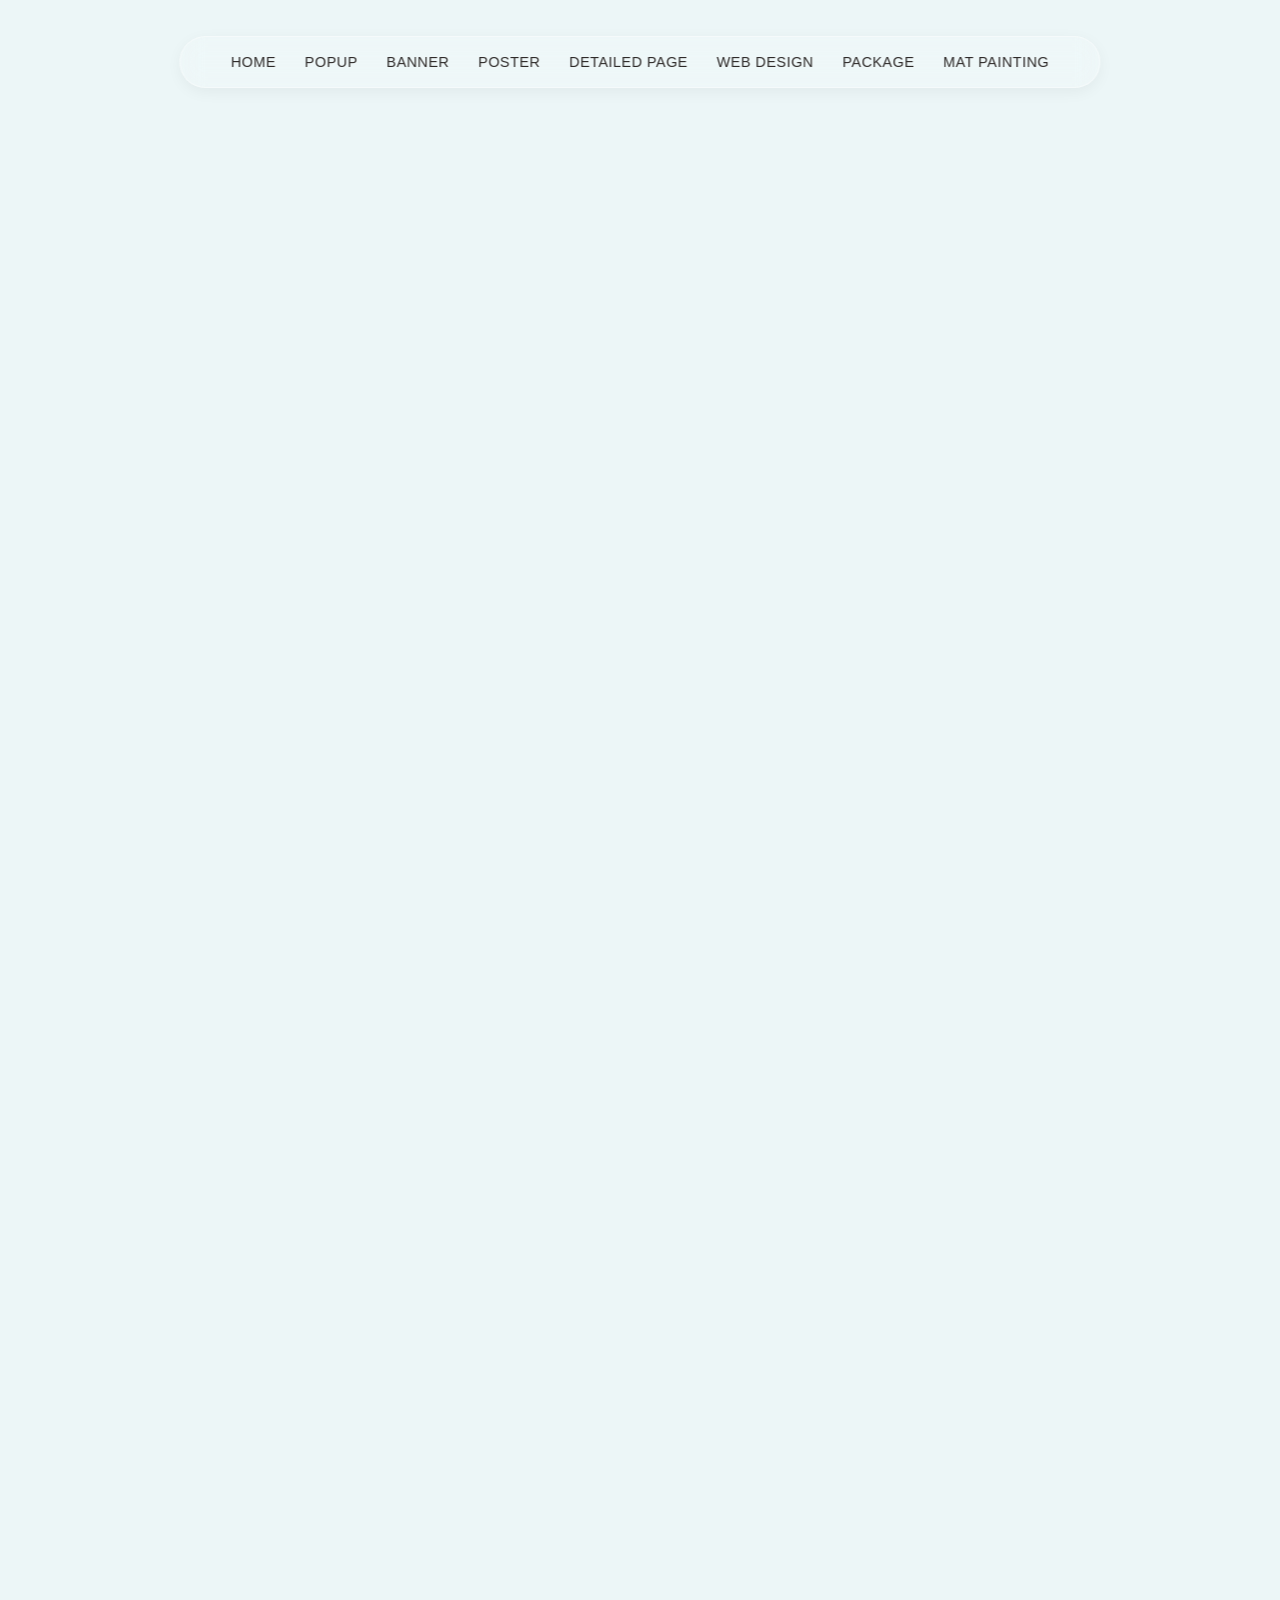
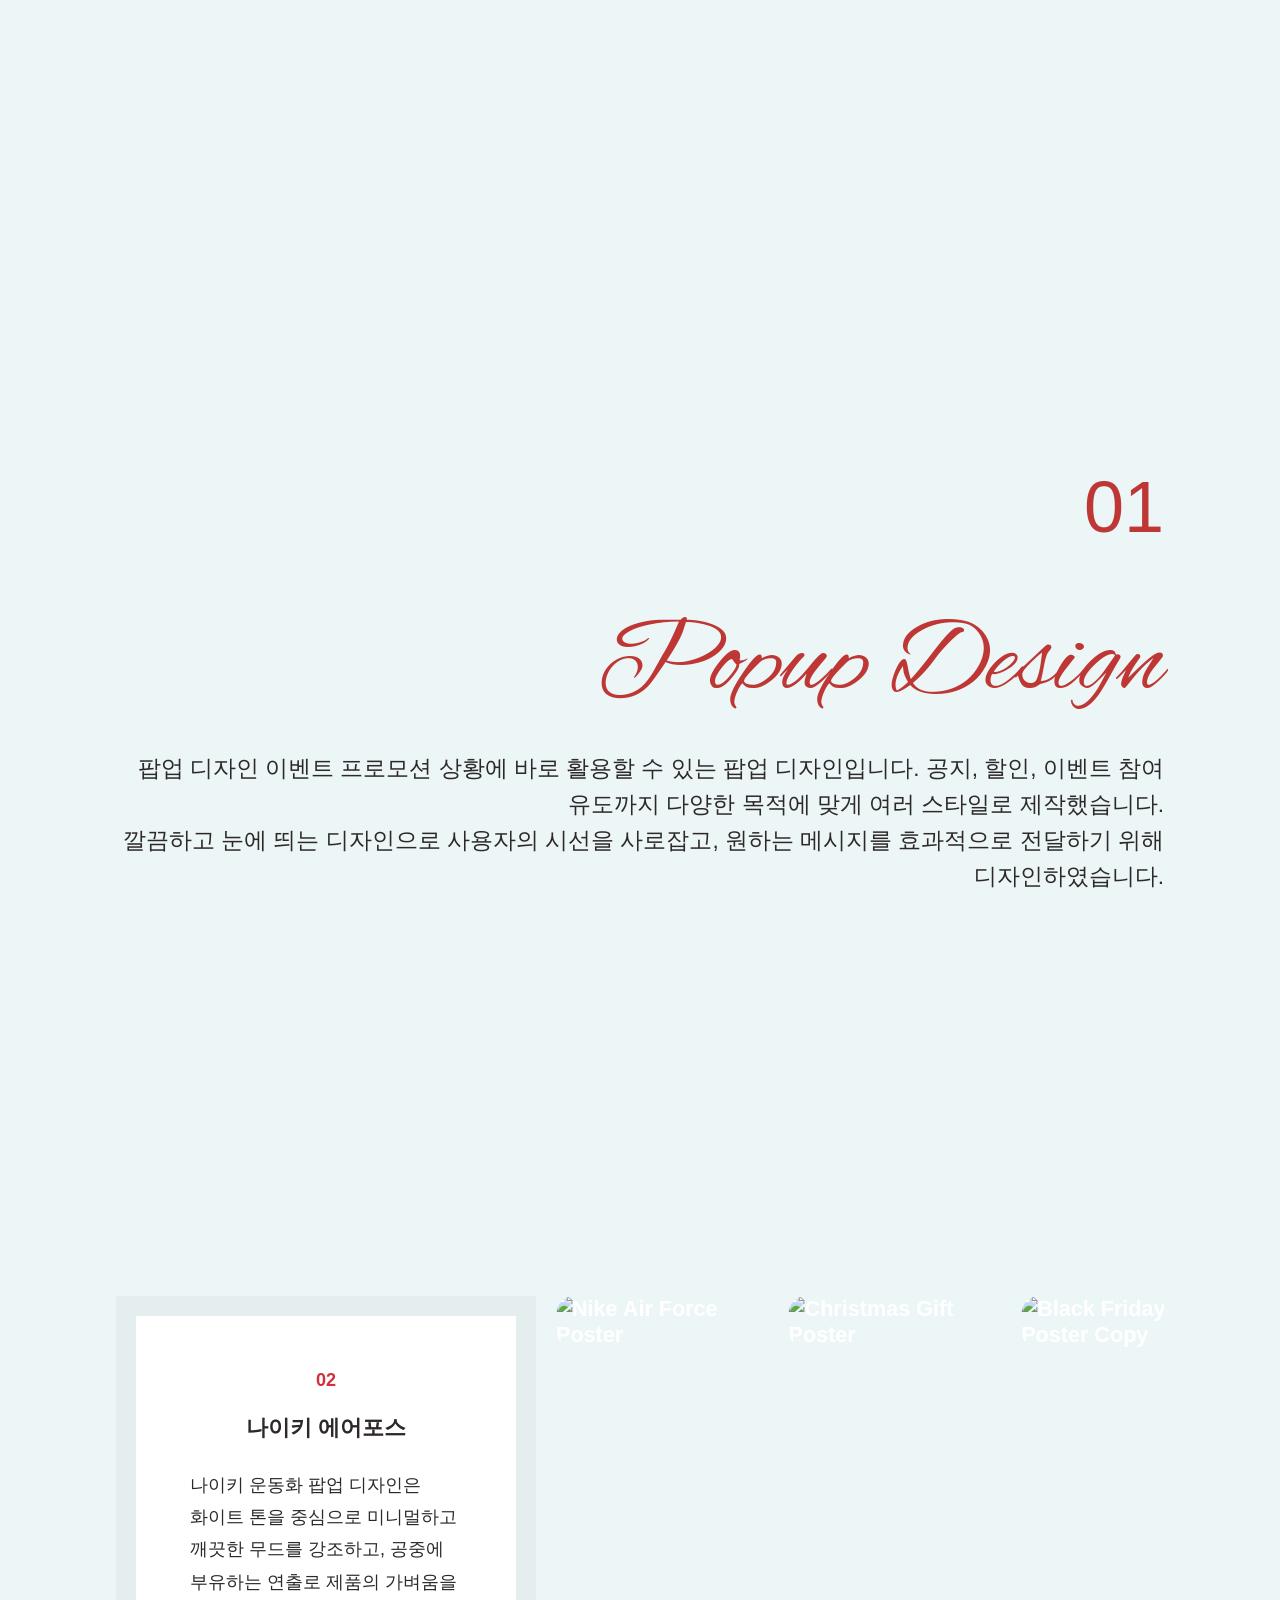
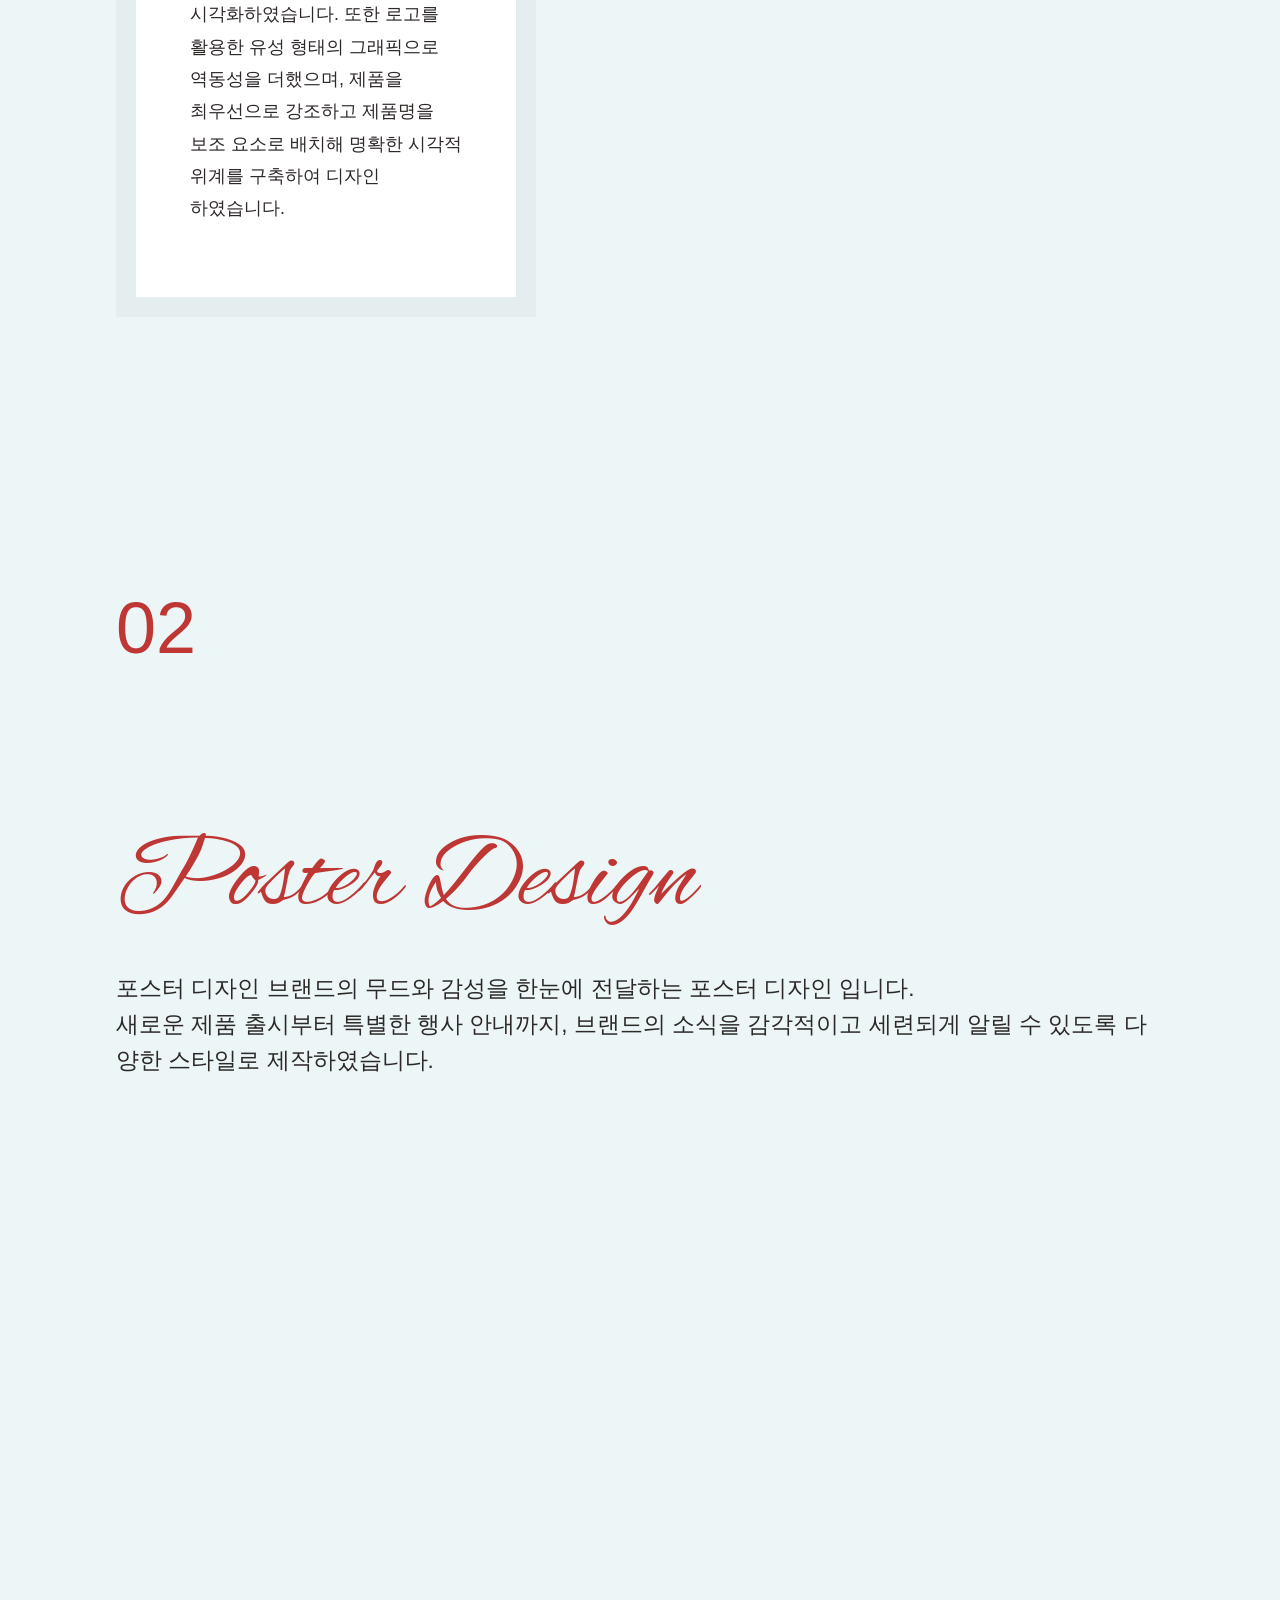
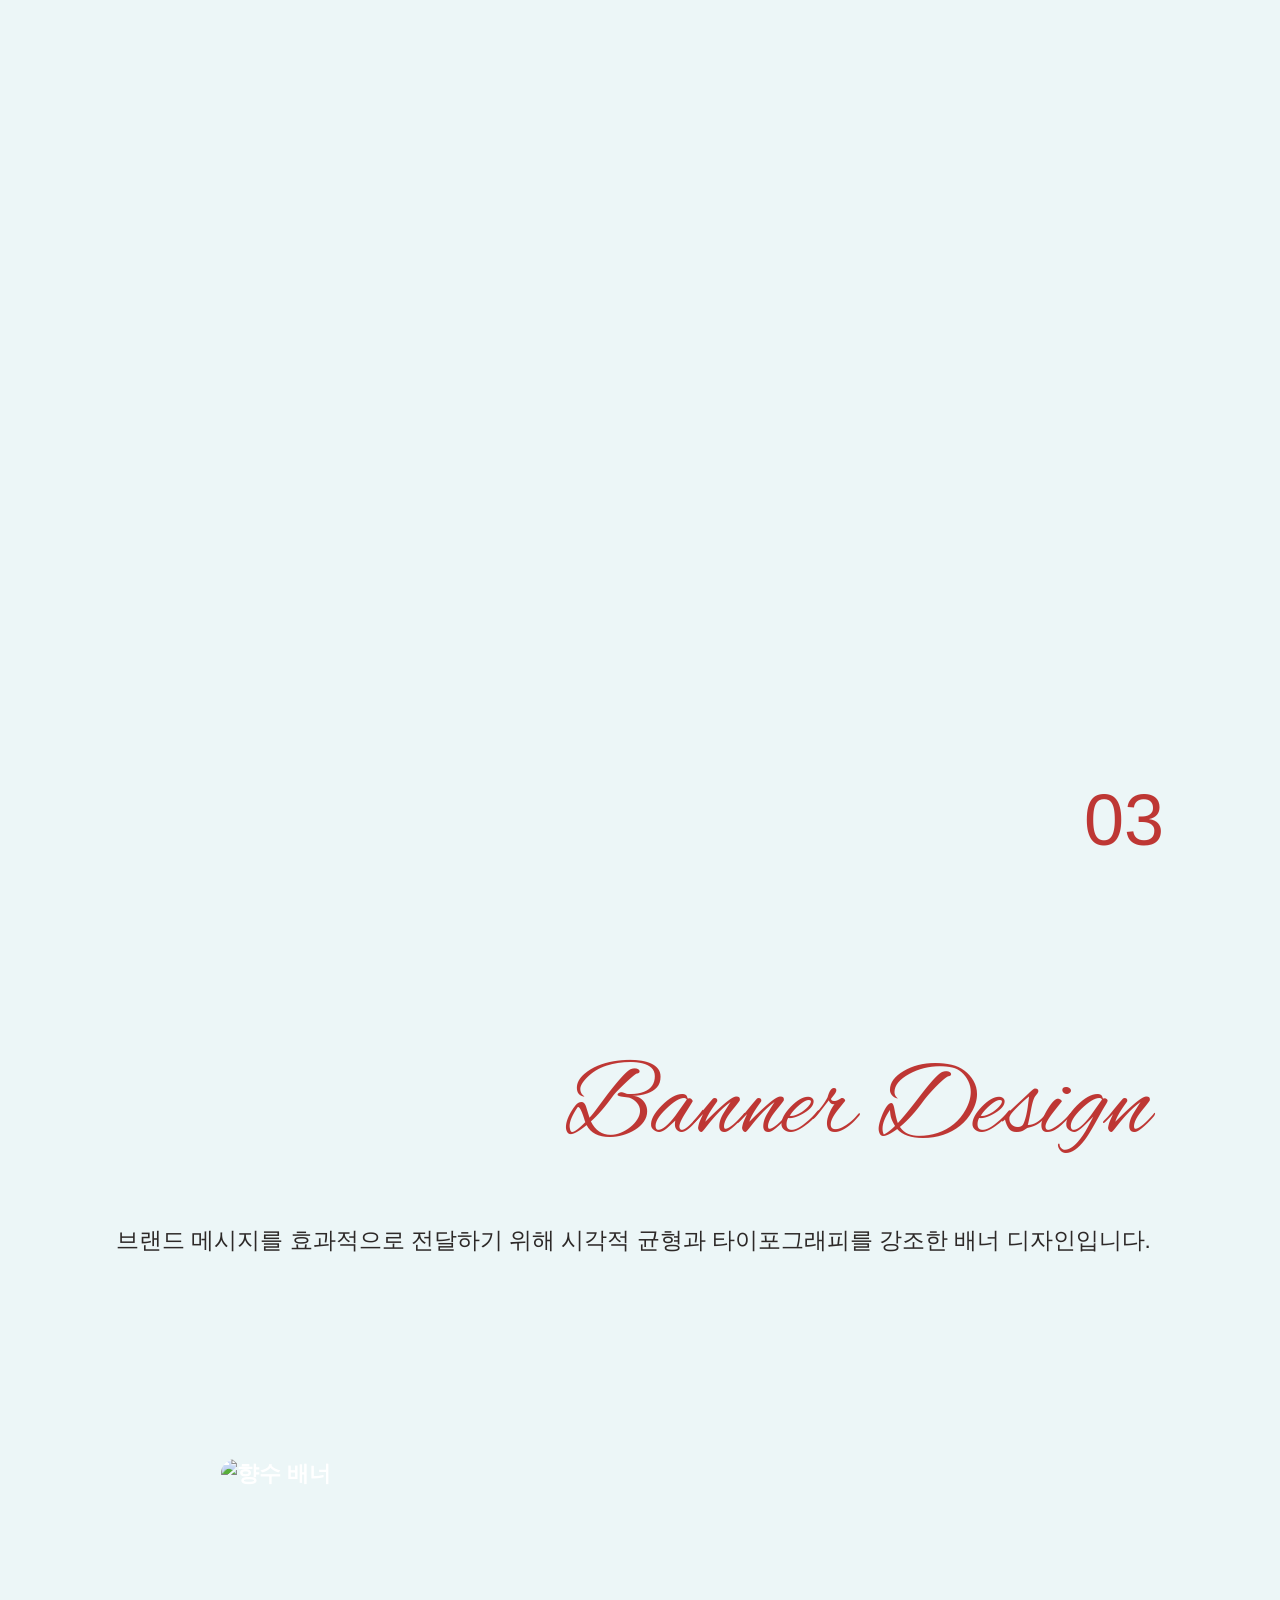
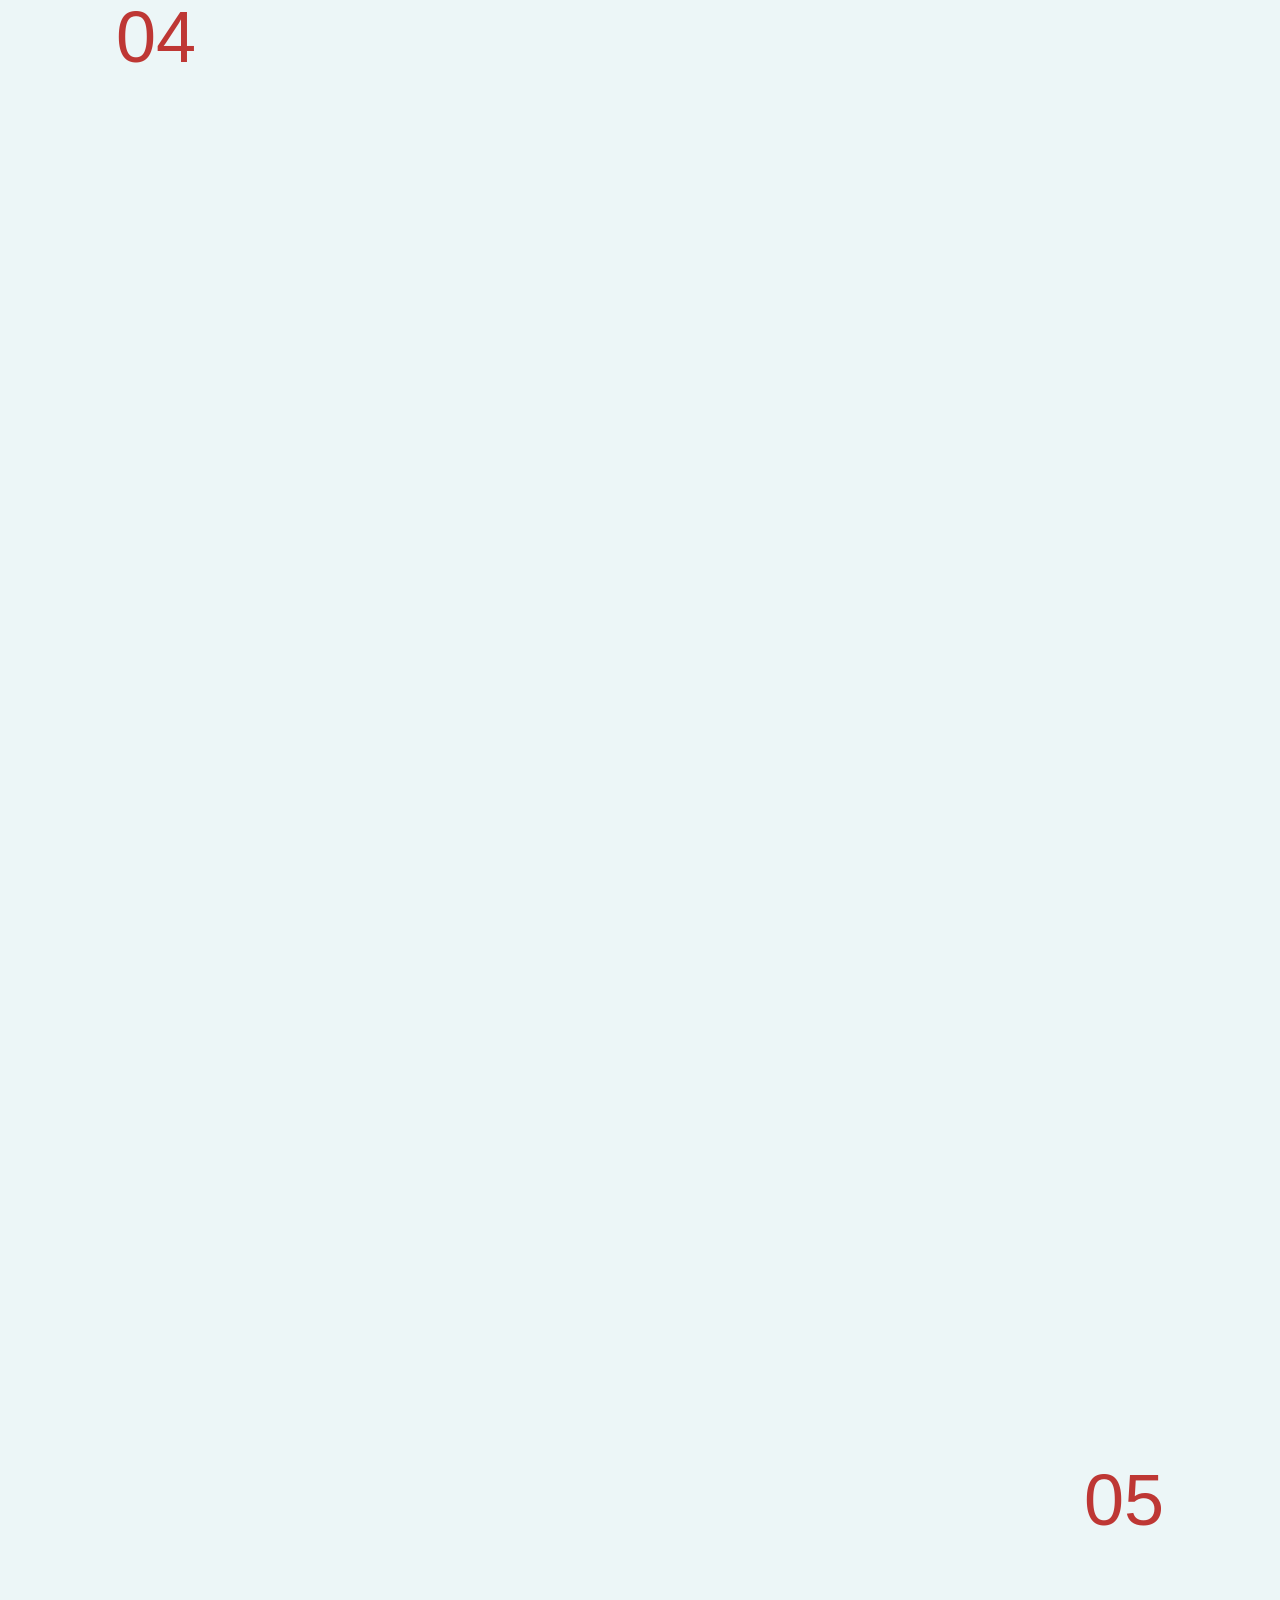
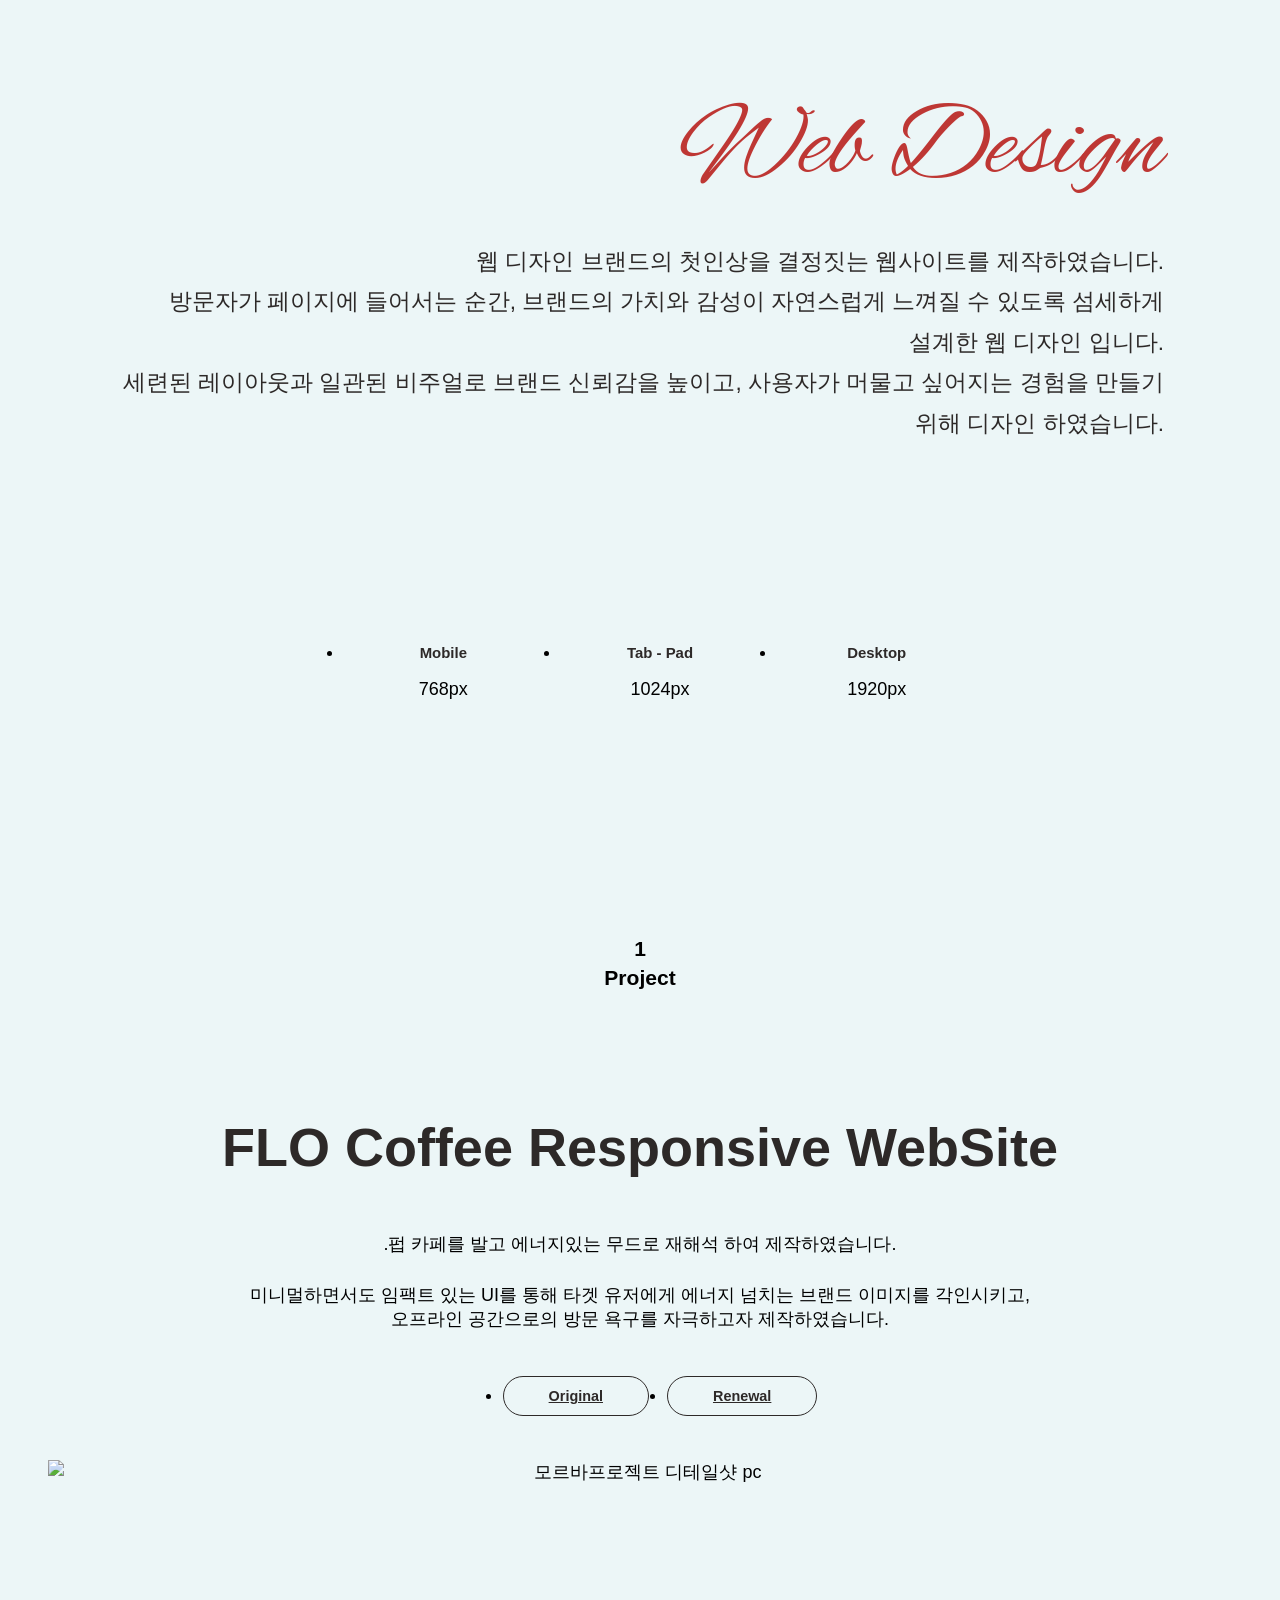
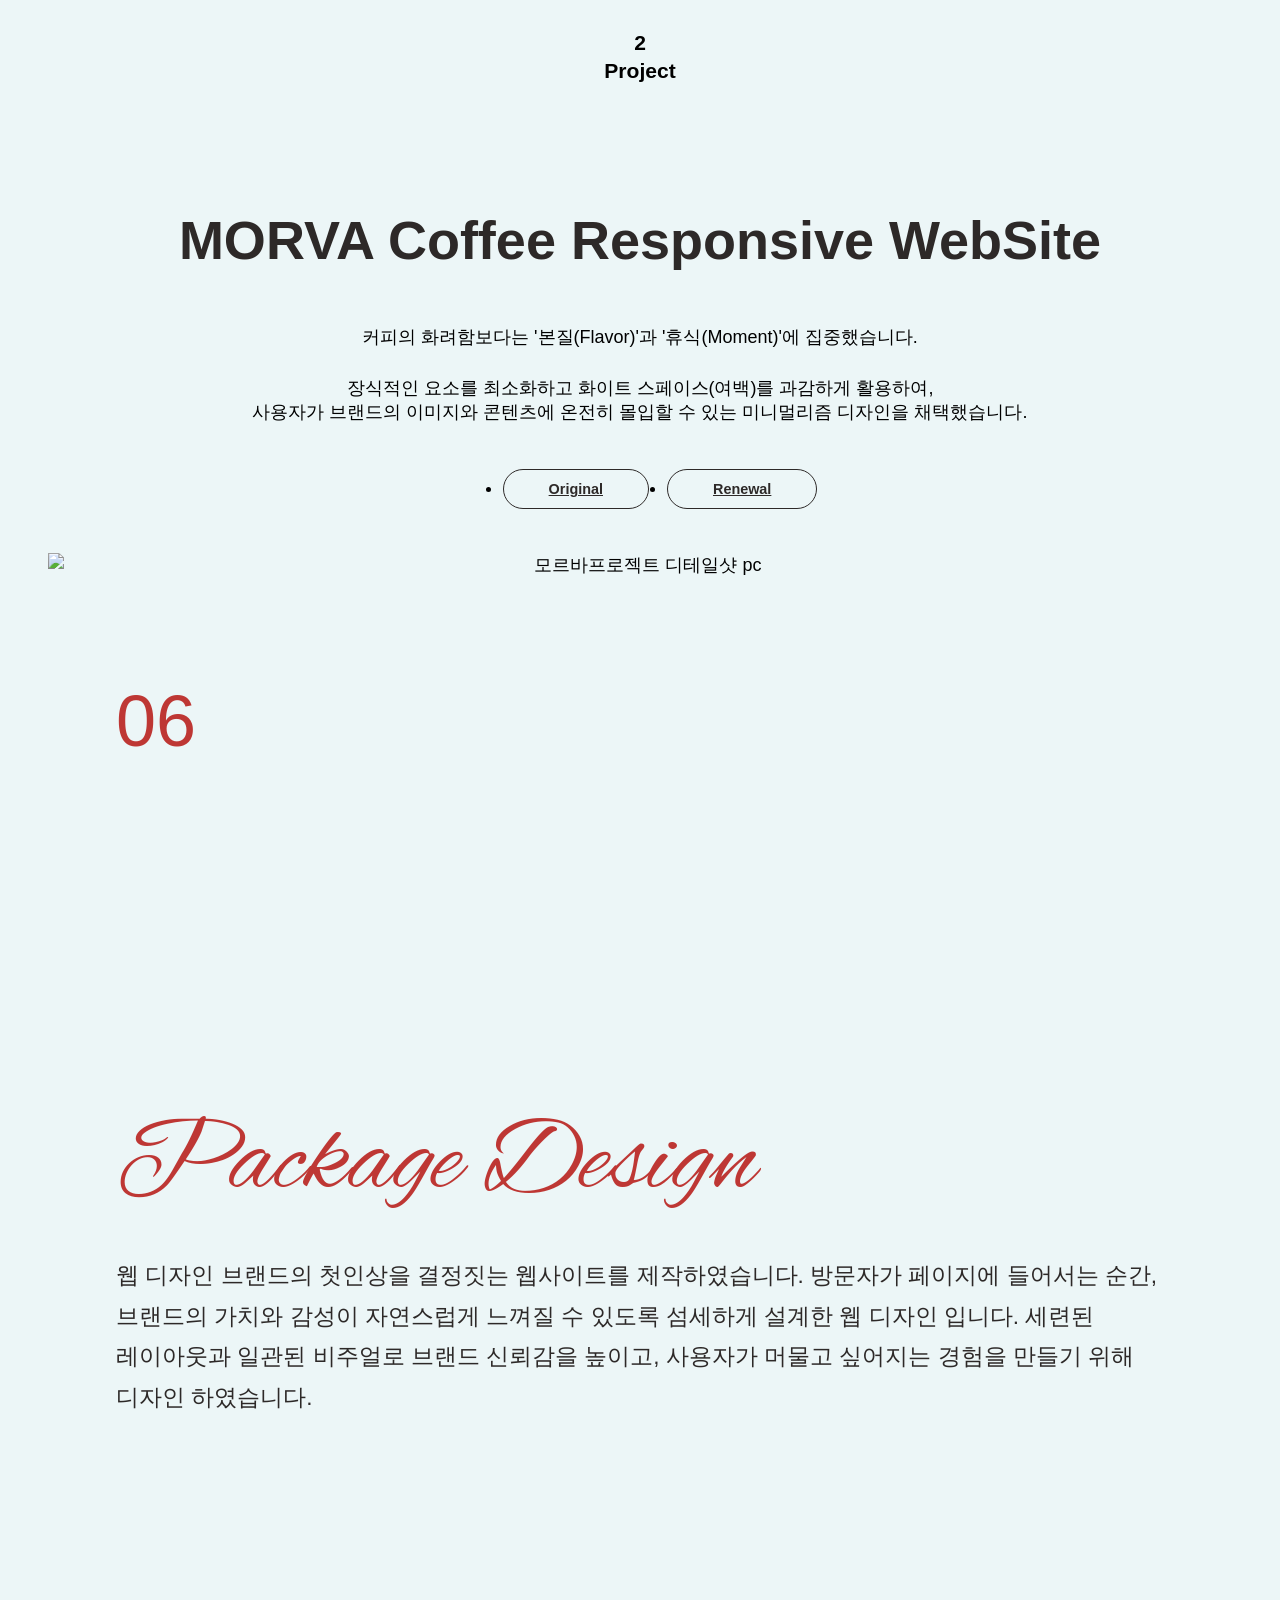
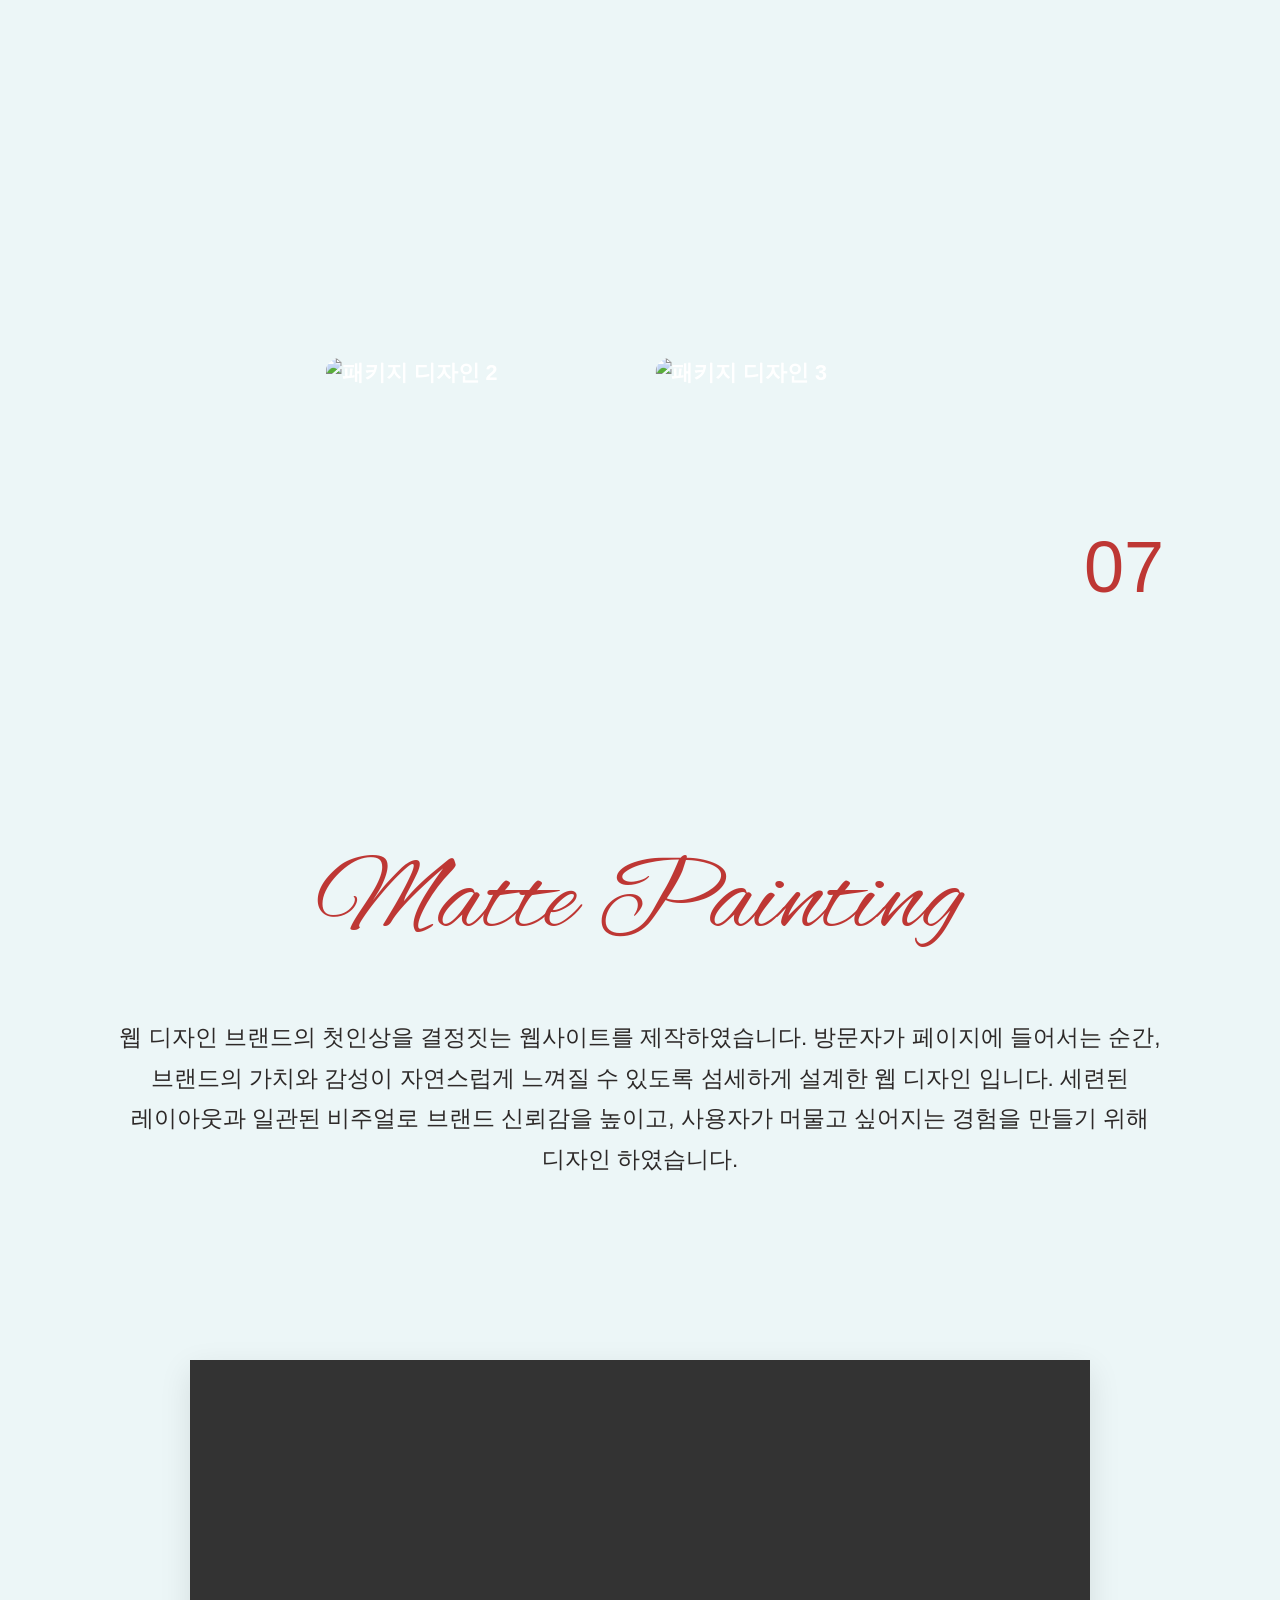
==== index.html @ 6c6b7fff "하.." ====
<!DOCTYPE html>
<html lang="ko">
<head>
    <meta charset="UTF-8">
    <meta name="viewport" content="width=device-width, initial-scale=1.0">
    <!-- seo - 검색 최적화 설정 -->
    <meta name="description" content="웹디자이너 포트폴리오 용도로 사용">
    <meta name="jeyword" content="웹디자이너 포트폴리오, 웹퍼블리셔 포트폴리오, 포트폴리오 디자인 용도">
    <meta name="author" content="웹디자이너 이은지">
    <!-- 검색 엔진이 페이지 색인 허용시킴(선택적으로 사용) -->
    <meta name="robots" content="index, follow">
    <link rel="icon" sizes="32x32" type="image/png" href="./img/favicon2.png">

    <!-- 오픈그래프 설정(카카오톡,페이스북과 같은 곳에 링크로 공유될 때 보여지는 카드 정보 내용) -->
    <meta property="og:title" content="웹디자이너 이은지 포트폴리오 웹사이트">
    <meta property="og:description" content="취업용도의 웹디자이너 이은지의 포트폴리오 웹사이트 입니다. ">
    <meta property="og:url" content="/"> <!-- 도메인 사서 컨텐츠 안에 넣기 -->
    <meta property="og:image" content="./img/SNS.jpg"> <!-- 대표 이미지 넣기 -->
    <meta property="og:type" content="website">
    <meta charset="UTF-8">
    <meta name="viewport" content="width=device-width, initial-scale=1.0">

    <title>Document</title>
    <link rel="stylesheet" href="./css/reset.css">
    <link rel="stylesheet" href="./css/font.css">
    <link rel="stylesheet" href="./css/system.css">
    <link rel="stylesheet" href="./css/index.css">

    <link rel="preconnect" href="https://fonts.googleapis.com">
    <link rel="preconnect" href="https://fonts.gstatic.com" crossorigin>
    <link href="https://fonts.googleapis.com/css2?family=Alex+Brush&display=swap" rel="stylesheet">
    <link rel="preconnect" href="https://fonts.googleapis.com">
    <link rel="preconnect" href="https://fonts.gstatic.com" crossorigin>
    <link href="https://fonts.googleapis.com/css2?family=Angkor&display=swap" rel="stylesheet">
    <link rel="stylesheet" href="https://cdn.jsdelivr.net/npm/swiper@10/swiper-bundle.min.css" />

    <script src="https://cdnjs.cloudflare.com/ajax/libs/gsap/3.12.2/gsap.min.js"></script>
    <script src="https://cdnjs.cloudflare.com/ajax/libs/gsap/3.12.2/ScrollTrigger.min.js"></script>
    <script src="https://cdn.jsdelivr.net/npm/swiper@10/swiper-bundle.min.js"></script>
    <script src="./js/index.js"></script>

</head>
<div>

     <header id="main-header">
        <nav>
            <ul>
                <li><a href="#hero">HOME</a></li>
                <li><a href="#popup">POPUP</a></li>
                <li><a href="#banner">BANNER</a></li>
                <li><a href="#poster">POSTER</a></li>
                <li><a href="#detailed-page">DETAILED PAGE</a></li>
                <li><a href="#web-design">WEB DESIGN</a></li>
                <li><a href="#package">PACKAGE</a></li>
                <li><a href="#mat-painting">MAT PAINTING</a></li>
            </ul>
        </nav>
    </header>

    
<!-- 히어로 섹션 ------------------------------------------------------------------------------------------------------------------------------------------>
    <section class="hero" id="hero">
        <div class="common-fram">
            <video class="bg-video-layer" autoplay loop muted playsinline>
                <!-- <source src="./img/video.mp4" type="video/mp4"> -->
            </video>
            <figure class="key">
                 <img src="./img/hero.png" alt="">
            </figure>
        </div> 

 <!-- 버튼 레이아웃 --------------------------------------------------------------------------------------------- -->
        <h1 class="welcome-title alex fade-in-up">Welcome</h1>
            <div class="envelope-area fade-in-up">
                <img src="./img/pop.png" alt="White Envelope" class="envelope-image">
            </div>
            <div class="button-container fade-in-up">
                <button class="btn" id="btnConcept">Concept</button>
                <button class="btn" id="btnColorsFonts">Colors And Fonts</button>
            </div>

            <div class="modal-overlay" id="modalConcept">
                <div class="modal-box">
                    <div class="modal-header">
                        <h2 class="modal-title alex">Concept</h2>
                        <button class="close-btn" id="closeConcept">&times;</button>
                    </div>
                    <div class="modal-body">
                        <div class="concept-item">
                            <h3>[Scorpio]</h3>
                            <p>전갈은 어떤 환경에서도 살아 남고, 목표를 놓치지 않는다는 점을 가지고 있습니다.<br>이 집요함을 저의 성격과 디자인 태도로 보여주는 하나의 요소로 잡았습니다.</p>
                        </div>
                        <div class="concept-item">
                            <h3>[Key]</h3>
                            <p>문제(자물쇠) 앞에서 정확하게 맞물리는 해결사가 되겠다는 포부를 가지고 있습니다.<br>전갈과 열쇠를 결합하여 뜨거운 열정으로 해결책을 만들기 위해 노력하는 사람이라는 의미를 담았습니다.</p>
                        </div>
                        <div class="concept-item">
                            <h3>[Lace]</h3>
                            <p>촘촘한 레이스의 성질이 전갈자리의 집요함과 레이스의 디테일함을 합쳐 감각과 구조를 동시에 다룰 수 있다는 메시지를 담았습니다.</p>
                        </div>
                        
                        <div class="visual-equation">
                            <div class="icon-circle"><img src="./img/scorpio.png" alt="Scorpio"></div>
                            <span class="math-symbol">+</span>
                            <div class="icon-circle"><img src="./img/key-icon.png" alt="Key"></div>
                            <span class="math-symbol">+</span>
                            <div class="icon-circle"><img src="./img/pp-icon.png" alt="Lace"></div>
                            <span class="math-symbol">→</span>
                            <div class="icon-circle"><img src="./img/hu-icon.png" alt="Person"></div>
                        </div>
                    </div>
                </div>
            </div>

            <div class="modal-overlay" id="modalColorsFonts">
                <div class="modal-box">
                    <div class="modal-header">
                        <h2 class="modal-title alex">Font</h2>
                        <button class="close-btn" id="closeColorsFonts">&times;</button>
                    </div>
                    
                    <div class="modal-body">
                        <div class="font-row">
                            <div class="font-label">Point</div>
                        </div>
                        <div class="font-row">
                            <div class="font-label"></div>
                            <div class="font-preview preview-alex">Scorpio</div>
                            <div class="font-line"></div>
                            <div class="font-name">[Alex Brush]</div>
                            <div class="font-desc">"디자인 요소 간의 균형과 디테일을 통해 완성도 높은 UI를 구현합니다. 단순한 미적 표현을 넘어, 브랜드 가치를 전달하는 디자인을 만듭니다."</div>
                        </div>
                        <div class="font-row">
                            <div class="font-label">Main</div>
                        </div>
                        <div class="font-row">
                            <div class="font-label"></div> <div class="font-preview preview-suit">Scorpio</div>
                            <div class="font-line"></div>
                            <div class="font-name">[SUIT]</div>
                            <div class="font-desc">"디자인 요소 간의 균형과 디테일을 통해 완성도 높은 UI를 구현합니다. 단순한 미적 표현을 넘어, 브랜드 가치를 전달하는 디자인을 만듭니다."</div>
                        </div>

                        <div class="modal-header">
                            <h2 class="modal-title alex">Color</h2>
                        </div>
                        
                        <div class="color-section">
                            <div class="color-item">
                                <div class="color-circle circle-point">Point</div>
                                <p class="color-desc">"디자인 요소 간의 균형과 디테일을 통해 완성도 높은 UI를 구현합니다. 단순한 미적 표현을 넘어, 브랜드 가치를 전달하는 디자인을 만듭니다."</p>
                            </div>
                            <div class="color-item">
                                <div class="color-circle circle-typo">Typography</div>
                                <p class="color-desc">"디자인 요소 간의 균형과 디테일을 통해 완성도 높은 UI를 구현합니다. 단순한 미적 표현을 넘어, 브랜드 가치를 전달하는 디자인을 만듭니다."</p>
                            </div>
                            <div class="color-item">
                                <div class="color-circle circle-bg">Background</div>
                                <p class="color-desc">"디자인 요소 간의 균형과 디테일을 통해 완성도 높은 UI를 구현합니다. 단순한 미적 표현을 넘어, 브랜드 가치를 전달하는 디자인을 만듭니다."</p>
                            </div>
                        </div>
                    </div>
                </div>
            </div>
        </div>
</section>



            <figure class="look-wrap">
                <div class="look fade-in-up"><img src="./img/look1.png" alt="자물쇠"></div>
            </figure>

<!-- 어바웃 미 ----------------------------------------------------------------------------------------------------------------------------------------------------------------------------------------------->
            <section class="about-me lace-style fade-in-up ">
                <div class="about-text fade-in-up content-box2">
                    <h2 class="alex fade-in-up">About  me</h2>
                    <h5 class="fade-in-up">사용자 경험을 기반으로 직관적이고 트렌디한 웹 디자인을 구현합니다.<br>데이터와 흐름을 고려한 설계를 통해, 사용자가 머무르고 싶은 화면을 만듭니다.<br>디자인과 사용성, 두 가지를 모두 만족시키는 결과물을 만들기 위하여 노력합니다.</h5>
    
                    <a href="#" id="openModalBtn"><button class="fade-in-up ">profile</button></a>
                   
    
                    <div class="grid-text fade-in-up">
                        <div class="text1">
                            <h4 class="alex">Design Strengths</h4>
                            <ul>
                                <li>시각적 완성도를 높이는 UI 디자인
                                    <p>디자인 요소 간의 균형과 디테일을 통해 완성도 높은 UI를 구현합니다.단순한 미적 표현을 넘어, 브랜드 가치를 전달하는 디자인을 만듭니다.</p>
                                </li>
                                <li>사용자 중심으로 사고하는 디자인 접근
                                    <p>사용자의 행동과 흐름을 기반으로 직관적인 인터페이스를 설계합니다.누구나 쉽게 이해하고 사용할 수 있는 경험을 만드는 데 집중합니다.</p>
                                </li>
                                <li>작은 디테일까지 설계하는 완성도
                                    <p>보이지 않는 부분까지 고민하는 디테일로 디자인의 완성도를 높입니다.작은 차이가 전체 경험을 바꾼다고 믿습니다.
                                    </p>
                                </li>
                            </ul>
                        </div>
                        <div class="text2">
                            <h4 class="alex">Collaboration Skills</h4>
                            <ul>
                                <li>원활한 커뮤니케이션을 위한 노력
                                    <p>기획자와 개발자의 의견을 이해하고자 적극적으로 소통하며, 작업 의도를 정확하게 전달하려고 노력합니다. 협업 과정에서 생기는 차이를 줄이기 위해 꾸준히 커뮤니케이션합니다.</p>
                                </li>
                                <li>협업을 고려한 디자인 이해
                                    <p>디자인뿐 아니라 개발 과정에 대한 이해를 바탕으로, 구현 가능성을 고려한 작업을 지향합니다.협업의 흐름을 이해하며 효율적인 결과물을 만들고자 합니다.</p>
                                </li>
                                <li>피드백을 통한 성장
                                    <p>피드백을 긍정적으로 받아들이고, 이를 빠르게 반영하여 더 나은 결과물을 만들기 위해 노력합니다.협업 과정 속에서 배우고 성장하는 디자이너입니다.</p>
                                </li>
                            </ul>
                        </div>
                    </div>
                </div>
                <div class="skills-section content-box2">
                    <h2 class="skills-title alex fade-in-up">Skill</h2>
                    
                    <div class="skills-grid fade-in-up">
                        
                        <div class="skill-card">
                            <div class="skill-icon"><img src="./img/photo-logo.png" alt="포토샵"></div>
                            <div class="skill-content">
                                <div class="skill-level-labels">
                                    <span>Low</span>
                                    <span>High</span>
                                </div>
                                <div class="progress-track">
                                    <div class="progress-fill" style="width: 85%;"></div>
                                </div>
                                <div class="skill-details">
                                    <p>고급 합성과 리터칭을 자연스럽게 구현가능</p>
                                    <p>브랜드 아이덴티티를 반영한 비주얼 제작가능</p>
                                </div>
                            </div>
                        </div>
    
                        <div class="skill-card">
                            <div class="skill-icon"><img src="./img/room-logo.png" alt="라이트룸"></div>
                            <div class="skill-content">
                                <div class="skill-level-labels">
                                    <span>Low</span>
                                    <span>High</span>
                                </div>
                                <div class="progress-track">
                                    <div class="progress-fill" style="width: 70%;"></div>
                                </div>
                                <div class="skill-details">
                                    <p>노출, 대비, 색온도 등 기본 보정 가능</p>
                                    <p>SNS 업로드용 보정 이미지 제작 가능</p>
                                </div>
                            </div>
                        </div>
    
                        <div class="skill-card">
                            <div class="skill-icon"><img src="./img/css-logo.png" alt="css"></div> 
                            <div class="skill-content">
                                <div class="skill-level-labels">
                                    <span>Low</span>
                                    <span>High</span>
                                </div>
                                <div class="progress-track">
                                    <div class="progress-fill" style="width: 75%;"></div>
                                </div>
                                <div class="skill-details">
                                    <p>반응형 디자인 (미디어 쿼리) 구현가능</p>
                                    <p>애니메이션 및 트랜지션 활용 가능</p>
                                </div>
                            </div>
                        </div>
    
                        <div class="skill-card">
                            <div class="skill-icon"><img src="./img/ill-logo.png" alt="일러스트레이션"></div>
                            <div class="skill-content">
                                <div class="skill-level-labels">
                                    <span>Low</span>
                                    <span>High</span>
                                </div>
                                <div class="progress-track">
                                    <div class="progress-fill" style="width: 80%;"></div>
                                </div>
                                <div class="skill-details">
                                    <p>정밀한 패스 컨트롤과 고급 벡터 드로잉가능</p>
                                    <p>인쇄/디지털 매체에 최적화된 결과물 제작가능</p>
                                </div>
                            </div>
                        </div>
    
                        <div class="skill-card">
                            <div class="skill-icon"><img src="./img/figma-logo.png" alt="피그마"></div>
                            <div class="skill-content">
                                <div class="skill-level-labels">
                                    <span>Low</span>
                                    <span>High</span>
                                </div>
                                <div class="progress-track">
                                    <div class="progress-fill" style="width: 65%;"></div>
                                </div>
                                <div class="skill-details">
                                    <p>오토 레이아웃(Auto Layout) 활용한 구조 설계</p>
                                    <p>실무 협업이 가능한 프로토타입 가능</p>
                                </div>
                            </div>
                        </div>
    
                        <div class="skill-card">
                            <div class="skill-icon"><img src="./img/java-logo.png" alt="자바스크립트"></div>
                            <div class="skill-content">
                                <div class="skill-level-labels">
                                    <span>Low</span>
                                    <span>High</span>
                                </div>
                                <div class="progress-track">
                                    <div class="progress-fill" style="width: 40%;"></div>
                                </div>
                                <div class="skill-details">
                                    <p>변수, 조건문, 반복문 등 기본 문법 이해</p>
                                    <p>기초적인 동적 웹페이지 동작 가능</p>
                                </div>
                            </div>
                        </div>
                        
                        <div class="skill-card">
                            <div class="skill-icon"><img src="./img/prem-logo.png" alt="프리미어프로"></div>
                            <div class="skill-content">
                                <div class="skill-level-labels">
                                    <span>Low</span>
                                    <span>High</span>
                                </div>
                                <div class="progress-track">
                                    <div class="progress-fill" style="width: 50%;"></div>
                                </div>
                                <div class="skill-details">
                                    <p>타임라인 편집 가능</p>
                                    <p>간단한 브이로그 편집가능</p>
                                </div>
                            </div>
                        </div>
    
                        <div class="skill-card" id="pull">
                            <div class="skill-icon"><img src="./img/ai-logo.png" alt="Ai"></div>
                            <div class="skill-content">
                                <div class="skill-level-labels">
                                    <span>Low</span>
                                    <span>High</span>
                                </div>
                                <div class="progress-track">
                                    <div class="progress-fill" style="width: 50%;"></div>
                                </div>
                                <div class="skill-details">
                                    <p>실무 작업(디자인, 콘텐츠 제작 등)에 적용 가능</p>
                                    <p>재미나이,미드저니,클로드,파이어플라이등</p>
                                </div>
                            </div>
                        </div>

                        <div class="skill-card">
                            <div class="skill-icon"><img src="./img/aft-logo.png" alt="애프터이펙트"></div>
                            <div class="skill-content">
                                <div class="skill-level-labels">
                                    <span>Low</span>
                                    <span>High</span>
                                </div>
                                <div class="progress-track">
                                    <div class="progress-fill" style="width: 50%;"></div>
                                </div>
                                <div class="skill-details">
                                    <p>간단한 텍스트 애니메이션 제작가능</p>
                                    <p>키프레임을 활용한 기본 애니메이션가능</p>
                                </div>
                            </div>
                        </div>
                        <div class="skill-card">
                            <div class="skill-icon"><img src="./img/html-logo.png" alt="HTML"></div>
                            <div class="skill-content">
                                <div class="skill-level-labels">
                                    <span>Low</span>
                                    <span>High</span>
                                </div>
                                <div class="progress-track">
                                    <div class="progress-fill" style="width: 50%;"></div>
                                </div>
                                <div class="skill-details">
                                    <p>시맨틱 태그(header, section 등) 활용</p>
                                    <p>CSS/JS와의 구조적 연동 고려한 마크업 작성 </p>
                                </div>
                            </div>
                        </div>
    
                    </div>
                </div>
            </section>

        </section>
    

<!-- 팝업 진열 --------------------------------------------------------------------------------------------------------------------------------------------------------------------------------------->
   <section class="kp-popup-showcase" id="popup">
        
        <div class="kp-popup-showcase__header">
            <div class="kp-popup-showcase__header-number">01</div>
                <div class="elastic-container fade-in-up">
                        <svg style="height: 50px; width: 100%;" stroke="red">
                            <path class="elastic-path" fill="transparent" stroke="black"></path>
                        </svg>
                </div>
            <div class="kp-popup-showcase__header-title alex">Popup Design</div>
            <p class="kp-popup-showcase__header-description">
                팝업 디자인 이벤트 프로모션 상황에 바로 활용할 수 있는 팝업 디자인입니다. 공지, 할인, 이벤트 참여 유도까지 다양한 목적에 맞게 여러 스타일로 제작했습니다.<br>깔끔하고 눈에 띄는 디자인으로 사용자의 시선을 사로잡고, 원하는 메시지를 효과적으로 전달하기 위해 디자인하였습니다.
            </p>
        </div>

        <div class="kp-popup-showcase__phone-mockup">
            <!-- <img src="./img/iPhone-16-Pro 2.png" alt="Nike Air Force Spotlight on Phone"> -->
        </div>

       
    </section>
    

    <!-- 팝업 -->
    <section class="common-fram">
         <div class="kp-popup-showcase__content">
            
            <div class="kp-popup-showcase__info-panel" id="kp-info-panel">
                <div class="border-img">
                    <div class="kp-popup-showcase__info-number">01</div>
                    <h3 class="kp-popup-showcase__info-title">블랙프라이데이</h3>
                    <p class="kp-popup-showcase__info-description">
                        블랙프라이데이 프로모션을 위한 팝업 디자인으로, 어두운 배경과 핑크 네온 컬러를 활용해 강렬한 대비와 시각적 집중도를 극대화했습니다. 중앙에는 택배 상자 모티프를 배치하여 '배송'과 '구매 완료'의 이미지를 직관적으로 전달하고, 주변에 반짝이는 아이콘 요소를 더해 기대감과 혜택의 분위기를 강조했습니다. 전체적으로 소비자의 즉각적인 구매 행동을 유도할 수 있도록 설계된 프로모션 중심의 비주얼 전략을 반영했습니다.
                    </p>
                </div>
            </div>

            <div class="swiper popup-swiper">
                <div class="swiper-wrapper">
                    <div class="swiper-slide" 
                         data-number="01"
                         data-title="블랙프라이데이"
                         data-description="블랙프라이데이 프로모션을 위한 팝업 디자인으로, 어두운 배경과 핑크 네온 컬러를 활용해 강렬한 대비와 시각적 집중도를 극대화했습니다. 중앙에는 택배 상자 모티프를 배치하여 '배송'과 '구매 완료'의 이미지를 직관적으로 전달하고, 주변에 반짝이는 아이콘 요소를 더해 기대감과 혜택의 분위기를 강조했습니다. 전체적으로 소비자의 즉각적인 구매 행동을 유도할 수 있도록 설계된 프로모션 중심의 비주얼 전략을 반영했습니다.">
                        <img src="img/poster1.png" alt="Black Friday Poster">
                    </div>
                    <div class="swiper-slide" 
                         data-number="02"
                         data-title="나이키 에어포스 "
                         data-description="나이키 운동화 팝업 디자인은 화이트 톤을 중심으로 미니멀하고 깨끗한 무드를 강조하고, 공중에 부유하는 연출로 제품의 가벼움을 시각화하였습니다. 또한 로고를 활용한 유성 형태의 그래픽으로 역동성을 더했으며, 제품을 최우선으로 강조하고 제품명을 보조 요소로 배치해 명확한 시각적 위계를 구축하여 디자인 하였습니다.">
                        
                        <img src="img/poster2.png" alt="Nike Air Force Poster">
                    </div>
                    <div class="swiper-slide" 
                         data-number="03"
                         data-title="크리스마스 행사팝업"
                         data-description="크리스마스 시즌 한정 혜택을 강조한 팝업 디자인으로, 선물 상자와 리본 모티프를 중심으로 ‘혜택 제공’의 메시지를 직관적으로 전달하였습니다. 트리, 장식 오브제 등 크리스마스 요소를 활용하고, 어두운 밤 배경에 반짝이는 효과를 더해 축제 분위기와 기대감을 극대화하였습니다. 또한 시각적 포인트를 집중시켜 시즌 감성과 프로모션 메시지가 동시에 전달되도록 설계하였습니다.">
                        <img src="img/poster3.png" alt="Christmas Gift Poster">
                    </div>
                    <div class="swiper-slide" 
                         data-number="04"
                         data-title="나이키 에어포스"
                         data-description="나이키 운동화를 1:1 비율의 팝업 디자인으로 구성하여 제품 자체의 존재감을 극대화하였습니다. 제품의 디자인 무드를 효과적으로 전달하기 위해 동일 계열의 색감을 활용해 전체 톤앤매너를 통일하고, 브랜드의 일관된 이미지를 강조하였습니다. 메인 타이포그래피는 제품 후면에 배치하여 자연스러운 공간감과 깊이감을 형성함으로써 시선이 제품에 먼저 집중되도록 설계하였으며, 또한 배경에는 빛줄기 연출을 적용해 통기성과 가벼운 착용감을 시각적으로 표현하였습니다. 기능적 특징을 직관적으로 전달할 수 있도록 구성하였습니다.">
                        <img src="./img/popup4.png" alt="Black Friday Poster Copy">
                    </div>
                    <div class="swiper-slide" 
                         data-number="05"
                         data-title="파이브 가이즈"
                         data-description="파이브 가이즈의 신제품 햄버거 프로모션을 위한 팝업 디자인으로, 중앙에 실제 버거 이미지를 크게 배치해 제품 주목도를 극대화하였습니다. 햄버거 상단에는 연기 효과를 더해 언제나 따뜻하게 제공되는 브랜드 특성을 직관적으로 전달하였습니다. 전체 컬러는 브랜드 아이덴티티를 반영한 레드와 화이트를 기반으로 구성하고, 치즈버거의 특징을 강조하기 위해 옐로우 포인트를 활용하였습니다. 타이포그래피는 가독성이 높은 고딕 계열을 사용하고, 제품 후면에 배치하여 시각적 위계를 형성함으로써 버거가 가장 먼저 인지되도록 설계하였습니다.">
                        <img src="./img/popup5.png" alt="Black Friday Poster Copy">
                    </div>
                    <div class="swiper-slide" 
                         data-number="06"
                         data-title="크리스마스 이벤트 팝업"
                         data-description="크리스마스 시즌을 위한 1:1 비율의 팝업 디자인으로, 일러스트 기반의 그래픽을 활용해 전체적으로 따뜻하고 귀여운 무드를 형성하였습니다. 페이퍼 아트 질감을 적용하여 레이어드된 입체감과 수공예적인 감성을 강조함으로써 크리스마스 특유의 아늑한 분위기를 효과적으로 전달하였습니다. 타이포그래피는 고딕과 세리프 스타일을 조합해 메인 타이포를 구성하고, 가독성과 개성을 보여주었으며 비주얼 요소와 타이포 간의 균형을 고려해 시각적 완성도를 높이고, 시즌 프로모션 분위기가 자연스럽게 전달되도록 설계하였다.">
                        <img src="./img/popup6.png" alt="Black Friday Poster Copy">
                    </div>

                    <div class="swiper-slide" 
                         data-number="01"
                         data-title="블랙프라이데이"
                         data-description="블랙프라이데이 프로모션을 위한 팝업 디자인으로, 어두운 배경과 핑크 네온 컬러를 활용해 강렬한 대비와 시각적 집중도를 극대화했습니다. 중앙에는 택배 상자 모티프를 배치하여 '배송'과 '구매 완료'의 이미지를 직관적으로 전달하고, 주변에 반짝이는 아이콘 요소를 더해 기대감과 혜택의 분위기를 강조했습니다. 전체적으로 소비자의 즉각적인 구매 행동을 유도할 수 있도록 설계된 프로모션 중심의 비주얼 전략을 반영했습니다.">
                        <img src="img/poster1.png" alt="Black Friday Poster">
                    </div>
                    <div class="swiper-slide" 
                         data-number="02"
                         data-title="나이키 에어포스 "
                         data-description="나이키 운동화 팝업 디자인은 화이트 톤을 중심으로 미니멀하고 깨끗한 무드를 강조하고, 공중에 부유하는 연출로 제품의 가벼움을 시각화하였습니다. 또한 로고를 활용한 유성 형태의 그래픽으로 역동성을 더했으며, 제품을 최우선으로 강조하고 제품명을 보조 요소로 배치해 명확한 시각적 위계를 구축하여 디자인 하였습니다.">
                        
                        <img src="img/poster2.png" alt="Nike Air Force Poster">
                    </div>
                    <div class="swiper-slide" 
                         data-number="03"
                         data-title="크리스마스 행사팝업"
                         data-description="크리스마스 시즌 한정 혜택을 강조한 팝업 디자인으로, 선물 상자와 리본 모티프를 중심으로 ‘혜택 제공’의 메시지를 직관적으로 전달하였습니다. 트리, 장식 오브제 등 크리스마스 요소를 활용하고, 어두운 밤 배경에 반짝이는 효과를 더해 축제 분위기와 기대감을 극대화하였습니다. 또한 시각적 포인트를 집중시켜 시즌 감성과 프로모션 메시지가 동시에 전달되도록 설계하였습니다.">
                        <img src="img/poster3.png" alt="Christmas Gift Poster">
                    </div>
                    <div class="swiper-slide" 
                         data-number="04"
                         data-title="나이키 에어포스"
                         data-description="나이키 운동화를 1:1 비율의 팝업 디자인으로 구성하여 제품 자체의 존재감을 극대화하였습니다. 제품의 디자인 무드를 효과적으로 전달하기 위해 동일 계열의 색감을 활용해 전체 톤앤매너를 통일하고, 브랜드의 일관된 이미지를 강조하였습니다. 메인 타이포그래피는 제품 후면에 배치하여 자연스러운 공간감과 깊이감을 형성함으로써 시선이 제품에 먼저 집중되도록 설계하였으며, 또한 배경에는 빛줄기 연출을 적용해 통기성과 가벼운 착용감을 시각적으로 표현하였습니다. 기능적 특징을 직관적으로 전달할 수 있도록 구성하였습니다.">
                        <img src="./img/popup4.png" alt="Black Friday Poster Copy">
                    </div>
                    <div class="swiper-slide" 
                         data-number="05"
                         data-title="파이브 가이즈"
                         data-description="파이브 가이즈의 신제품 햄버거 프로모션을 위한 팝업 디자인으로, 중앙에 실제 버거 이미지를 크게 배치해 제품 주목도를 극대화하였습니다. 햄버거 상단에는 연기 효과를 더해 언제나 따뜻하게 제공되는 브랜드 특성을 직관적으로 전달하였습니다. 전체 컬러는 브랜드 아이덴티티를 반영한 레드와 화이트를 기반으로 구성하고, 치즈버거의 특징을 강조하기 위해 옐로우 포인트를 활용하였습니다. 타이포그래피는 가독성이 높은 고딕 계열을 사용하고, 제품 후면에 배치하여 시각적 위계를 형성함으로써 버거가 가장 먼저 인지되도록 설계하였습니다.">
                        <img src="./img/popup5.png" alt="Black Friday Poster Copy">
                    </div>
                    <div class="swiper-slide" 
                         data-number="06"
                         data-title="크리스마스 이벤트 팝업"
                         data-description="크리스마스 시즌을 위한 1:1 비율의 팝업 디자인으로, 일러스트 기반의 그래픽을 활용해 전체적으로 따뜻하고 귀여운 무드를 형성하였습니다. 페이퍼 아트 질감을 적용하여 레이어드된 입체감과 수공예적인 감성을 강조함으로써 크리스마스 특유의 아늑한 분위기를 효과적으로 전달하였습니다. 타이포그래피는 고딕과 세리프 스타일을 조합해 메인 타이포를 구성하고, 가독성과 개성을 보여주었으며 비주얼 요소와 타이포 간의 균형을 고려해 시각적 완성도를 높이고, 시즌 프로모션 분위기가 자연스럽게 전달되도록 설계하였다.">
                        <img src="./img/popup6.png" alt="Black Friday Poster Copy">
                    </div>

                   
                </div>
            </div>
            <script>
                const popupSwiper = new Swiper('.popup-swiper', {
                    speed:1000,
                    autoplay: {
                        delay: 2000,
                    },
                    loop: true,
                    slidesPerView: 1,
                    spaceBetween: 14,
                    breakpoints: {
                        320: {
                            slidesPerView: 1.2,
                            spaceBetween: 14,
                        },
                        768: {
                            slidesPerView: 2.3,
                            spaceBetween: 18,
                        },

                        1024: {
                            slidesPerView: 2.7,
                            spaceBetween: 20,
                        },
                        1440: {
                            slidesPerView: 3.2,
                            spaceBetween: 20,
                        },
                    },
                });

                popupSwiper.on('slideChange', function () {
                    const activeSlide = popupSwiper.slides[popupSwiper.realIndex];
                    const number = activeSlide.getAttribute('data-number');
                    const title = activeSlide.getAttribute('data-title');
                    const description = activeSlide.getAttribute('data-description');

                    document.querySelector('.kp-popup-showcase__info-number').textContent = number;
                    document.querySelector('.kp-popup-showcase__info-title').textContent = title;
                    document.querySelector('.kp-popup-showcase__info-description').textContent = description;
                });

            </script>
        </div>
    </section>

<!-- 포스터 영역 ------------------------------------------------------------------------------------------------------------------------------------------------------------------------------->
    <section class="poster" id="poster">
        <div class="common-fram">
            <span class="number">02</span>
             <div class="elastic-container fade-in-up">
                    <svg style="height: 50px; width: 100%;" stroke="red">
                        <path class="elastic-path" fill="transparent" stroke="black"></path>
                    </svg>
                </div>
            <div class="container-text">
                <h2 class="title alex">Poster Design</h2>
                <p class="description">
                    포스터 디자인 브랜드의 무드와 감성을 한눈에 전달하는 포스터 디자인 입니다.<br> 새로운 제품 출시부터 특별한 행사 안내까지, 브랜드의 소식을 감각적이고 세련되게 알릴 수 있도록 다양한 스타일로 제작하였습니다.
                </p>
            </div>
        </div>
               

            <div class="container fade-in-up" id="boundary">

            <div class="frame-inner">
                <div class="swiper poster-mySwiper">
                    <div class="swiper-wrapper">
                    <div class="swiper-slide slide-1" data-title="MA CHERIE" data-desc="향수의 몽환적인 무드를 강조한 포스터 디자인으로, 부드럽고 확산되는 빛 효과를 적용해 감각적이고 신비로운 분위기를 연출하였습니다. 모델의 포즈를 제품 이미지와 조화롭게 구성하여 향수의 감성적 이미지를 시각적으로 확장하였습니다. 특히 향수 제품이 얼굴의 일부를 가리도록 하여 시선을 자연스럽게 제품으로 집중시키고, 로우 앵글 구도를 활용해 제품의 존재감을 극대화하였습니다. 타이포그래피는 세리프 계열을 사용하여 고급스럽고 우아한 브랜드 이미지를 강조하였으며, 브랜드명을 크게 배치하고 여백을 최소화하여 시각적 임팩트를 강화함으로써 브랜드 인지도를 높이는 방향으로 디자인하였습니다."><img src="./img/poster1-1.png" alt=""></div>
                    <div class="swiper-slide slide-2" data-title="MELLO" data-desc="크림 말차 라떼 프로모션을 위한 카페 음료 포스터 디자인으로, 제품의 부드러운 크림 텍스처를 강조하기 위해 숟가락으로 크림이 떨어지는 순간을 시각적으로 표현하였습니다. 이를 통해 입안에서 부드럽게 퍼지는 질감을 직관적으로 전달하고, 제품의 촉감적 이미지를 강화하였습니다. 타이포그래피는 화이트 컬러를 기반으로 구성하고, 메인 타이포 주변에 말차 그린 계열의 반사광 효과를 적용해 신선하고 은은한 풍미를 시각화하였습니다. 전체적으로 크리미함과 말차의 조화를 강조하여, 제품의 감각적 매력을 극대화한 디자인으로 구성하였습니다."><img src="./img/poster1-2.png" alt=""></div>
                    <div class="swiper-slide slide-3" data-title="HANDS&HOUR" data-desc="컬러풀하고 독창적인 디자인의 가구를 강조하기 위한 포스터 디자인으로, 화면 전체를 활용한 타이트한 레이아웃으로 구성하여 시각적 밀도와 에너지를 극대화하였습니다. 타이포그래피는 크게 배치하여 강한 시각적 중심을 형성하고, 제품 이미지와 자연스럽게 얽히도록 구성함으로써 전체적으로 꽉 찬 구성 속에서도 정보 위계가 명확하게 전달되도록 설계하였습니다."><img src="./img/poster1-3.png" alt=""></div>
                    <div class="swiper-slide slide-3" data-title="NEO-FLUX" data-desc="힙한 개성을 지닌 패션 브랜드 무드를 강조하기 위해 동적인 비주얼 중심으로 포스터를 디자인하였습니다. 모델이 걸어가는 장면을 전·후면으로 분할 배치하고, 잔상 효과를 적용하여 움직임과 에너지가 느껴지는 힙한 분위기를 연출하였습니다. 착장 제품에는 박스형 그래픽 요소를 활용해 제품명을 명확히 표기함으로써 패션 아이템에 대한 정보 전달력을 강화하였습니다. 또한 인쇄물에서 사용되는 다양한 타이포 및 기호 요소를 추가하여 그래픽적인 완성도를 높이고, 스트리트 감성과 브랜드 아이덴티티가 결합된 비주얼로 구성하였습니다."><img src="./img/poster2-1.png" alt=""></div>
                    <div class="swiper-slide slide-3" data-title="FLO" data-desc="크림 음료를 주력으로 판매하는 카페 브랜드의 무드를 알리기 위한 포스터 디자인으로, 크림이 자연스럽게 흘러내리는 비주얼을 중심으로 음료의 부드러운 질감과 즐거운 경험을 시각적으로 표현하였습니다. 서로 잔을 부딪히며 음료를 즐기는 상황을 연상시키는 구성으로, 브랜드가 지향하는 소셜한 분위기를 강화하였습니다. 상단에는 브랜드명을 크게 배치하여 인지도를 높이되, 채도를 낮춘 컬러 톤으로 처리해 크림 음료와 조화를 이루도록 설계하였습니다. 또한 노란색과 파란색 포인트 컬러를 활용해 제품 주변에 시선 유도 효과를 주고 시각적 위계를 형성하였습니다. 여기에 빈티지 텍스처를 적용해 주 고객층인 젊은 타깃층이 선호하는 레트로 감성을 더한 포스터로 완성하였습니다."><img src="./img/poster2-2.png" alt=""></div>
                    <div class="swiper-slide slide-3" data-title="보롬왓 메밀 축제" data-desc="자연의 싱그러움을 담은 세 번째 상품 설명입니다. 스와이프하여 확인해보세요."><img src="./img/poster2-3.png" alt=""></div>
                    </div>
                </div>
            </div>

            <div class="glass-box" id="dragBox">
                <h3 id="infoTitle">MA CHERIE</h3>
                <p id="infoDesc">향수의 몽환적인 무드를 강조한 포스터 디자인으로, 부드럽고 확산되는 빛 효과를 적용해 감각적이고 신비로운 분위기를 연출하였습니다. 모델의 포즈를 제품 이미지와 조화롭게 구성하여 향수의 감성적 이미지를 시각적으로 확장하였습니다. 특히 향수 제품이 얼굴의 일부를 가리도록 하여 시선을 자연스럽게 제품으로 집중시키고, 로우 앵글 구도를 활용해 제품의 존재감을 극대화하였습니다. 타이포그래피는 세리프 계열을 사용하여 고급스럽고 우아한 브랜드 이미지를 강조하였으며, 브랜드명을 크게 배치하고 여백을 최소화하여 시각적 임팩트를 강화함으로써 브랜드 인지도를 높이는 방향으로 디자인하였습니다.
</p>
            </div>

        </div>

</div>

</section>    
<!-- 배너 영역------------------------------------------------------------------------------------------------------------------------------------------------------------------------------------------------------- -->
    <!-- <section class="banner">
        <h2 class="poster-title alex fade-in-up">Banner</h2>
                        <div class="elastic-container fade-in-up">
                            <svg style="height: 50px; width: 100%;" stroke="red">
                                <path class="elastic-path" fill="transparent" stroke="black"></path>
                            </svg>
                        </div>
                        <div class="intro-box fade-in-up" style="text-align: center;">
                            <p>브랜드 메시지를 효과적으로 전달하기 위해 시각적 균형과 타이포그래피를 강조한 배너 디자인입니다. </p>
                        </div>
              


        <div class="banner">
        <div class="common-frame">
            <div class="swiper banner-slider">
                <div class="swiper-wrapper">
                    <div class="swiper-slide swiper-slide-bn">
                        <img src="./img/Scarf-banne.jpg" alt="스카프 배너">
                    </div>
                    <div class="swiper-slide swiper-slide-bn">
                        <img src="./img/Perfume-Banner.jpg" alt="퍼퓸 배너">
                    </div>
                    <div class="swiper-slide swiper-slide-bn">
                        <img src="./img/BlackFriday-Banner.jpg" alt="블랙프라이데이배너">
                    </div>
                    <div class="swiper-slide swiper-slide-bn">
                        <img src="./img/Pimawon-Banner.jpg" alt="피마원 배너">
                    </div>
                    <div class="swiper-slide swiper-slide-bn">
                        <img src="./img/Adidas-Banner.jpg" alt="아디다스 배너">
                    </div>
                    <div class="swiper-slide swiper-slide-bn">
                        <img src="./img/Christmas-Banner.jpg" alt="크리스마스 배너">
                    </div>
                    
                </div>
            </div>
        </div>


    </section> -->

<div class="banner-container" id="banner">
    <div class="common-fram">
        <div class="sh">
            <div class="number" style="text-align: end;">03</div>
            <div class="elastic-container fade-in-up">
                    <svg style="height: 50px; width: 100%;" stroke="red">
                        <path class="elastic-path" fill="transparent" stroke="black"></path>
                    </svg>
            </div>
            
        </div>

        <section class="bncontent-section">
            <div class="billboard-container">
                <!-- <img src="./img/US_11 1.png" alt="Acne Studios 배너 빌보드" class="billboard-image"> -->
            </div>
           

            <div class="content-text-container">
                <h1 class="title alex">Banner Design</h1>
                <p class="paragraph">
                    브랜드 메시지를 효과적으로 전달하기 위해 시각적 균형과 타이포그래피를 강조한 배너 디자인입니다.
                </p>
            </div>
        </section>

        <div class="swiper bannermySwiper">
            <div class="swiper-wrapper">
            <div class="swiper-slide bannerim"><img src="./img/Scarf-banne.jpg" alt="스카프 배너"></div>
            <div class="swiper-slide bannerim"><img src="./img/Perfume-Banner.jpg" alt="향수 배너"></div>
            <div class="swiper-slide bannerim"><img src="./img/BlackFriday-Banner.jpg" alt="블랙프라이데이 배너"></div>
            <div class="swiper-slide bannerim"><img src="./img/Pimawon-Banner.jpg" alt="피마원 배너"></div>
            <div class="swiper-slide bannerim"><img src="./img/Christmas-Banner.jpg" alt="크리스마스 배너"></div>
            <div class="swiper-slide bannerim"><img src="./img/Adidas-Banner.jpg" alt="아디다스 배너"></div>
        </div>
             <script>
                var swiper = new Swiper(".bannermySwiper", {
                spaceBetween: 30,
                centeredSlides: false,
                autoplay: {
                    delay: 3500,
                    disableOnInteraction: false,
                },
                pagination: {
                    el: ".swiper-pagination",
                    clickable: true,
                },
                
                });
            </script>
       

        </div>
    </div>
</div>
    

<!-- 상세페이지 -->



<section class="detail" id="detailed-page">
    <section class="detailed-design-section">
    <div class="common-fram">
        <div class="sh">
            <div class="number">04</div>
            <div class="elastic-container fade-in-up">
                    <svg style="height: 50px; width: 100%;" stroke="red">
                        <path class="elastic-path" fill="transparent" stroke="black"></path>
                    </svg>
            </div>
            
        </div>
        <h2 class="Detail-title alex fade-in-up">Detail Page</h2>
                        <div class="intro-box fade-in-up" style="text-align: start;">
                            <p>제품의 특징과 정보를 한눈에 이해할 수 있도록 구성과 시각적 흐름을 고려한 상세페이지 디자인입니다.</p>
                        </div>


    <div class="detail-grid fade-in-up">
        
        <div class="detail-card">
            <a href="./DetailPage1.html">
                <figure>
                    <img src="./img/Headset-DetailPage-thumb.jpg" alt="헤드셋 디테일페이지 섬네일">
                </figure>
                <h4>Brand Concept Planning</h4>
                <h5 class="fwb">헤드셋 상세페이지</h5>
            </a>
        </div>
        
        <div class="detail-card">
            <a href="./DetailPage2.html">
                <figure>
                    <img src="./img/Chair-DetailPage-thumb.jpg" alt="의자 디테일페이지 섬네일">
                </figure>
                <h4>Where Elegance Meets Next-Gen Technology</h4>
                <h5 class="fwb">의자 상세페이지</h5>
            </a>
        </div>

        <div class="detail-card">
            <a href="./DetailPage3.html">
                <figure>
                    <img src="./img/Cosmetics-DetailPage-thumb.jpg" alt="스킨패드 디테일페이지 섬네일">
                </figure>
                <h4>The Art of Ergonomic Seating & Human-Centered Design</h4>
                <h5 class="fwb">스킨패드 상세페이지</h5>
            </a>
        </div>

        <div class="detail-card">
            <a href="./DetailPage4.html">
                <figure>
                    <img src="./img/Cookies-DetailPage-thumb.jpg" alt="쿠키 디테일페이지 섬네일">
                </figure>
                <h4>The Art of Ergonomic Seating & Human-Centered Design</h4>
                <h5 class="fwb">쿠키 상세페이지</h5>
            </a>
        </div>

    </div>
</section>

       

     

<!-- 웹 디자인 -->

<div class="web-design-container" id="web-design">
    <div class="common-fram">
            <div class="number" style="text-align: end;">05</div>
            <div class="elastic-container fade-in-up">
                    <svg style="height: 50px; width: 100%;" stroke="red">
                        <path class="elastic-path" fill="transparent" stroke="black"></path>
                    </svg>
            </div>
            <div class="text-box">
                    <h2 class="cursive-title alex">Web Design</h2>
                    <p class="description-text">
                        웹 디자인 브랜드의 첫인상을 결정짓는 웹사이트를 제작하였습니다. <br>방문자가 페이지에 들어서는 순간, 브랜드의 가치와 감성이 자연스럽게 느껴질 수 있도록 섬세하게 설계한 웹 디자인 입니다. <br>세련된 레이아웃과 일관된 비주얼로 브랜드 신뢰감을 높이고, 사용자가 머물고 싶어지는 경험을 만들기 위해 디자인 하였습니다.
                    </p>
                </div>
               
        </div>
            
        <!-- <div class="web-co">
                <img src="" alt="">

            </div> -->
    
                
            <ul class="responsive-icon">
                    <li>
                        <h5 class="ani1">mobile</h5>
                        <p class="ani1">768px</p>
                    </li>
                    <li>
                        <h5 class="ani1">tab - pad</h5>
                        <p class="ani1">1024px</p>
                    </li>
                    <li>

                        <h5 class="ani1">desktop</h5>
                        <p class="ani1">1920px</p>
                    </li>
                </ul>
            </div>
            <div class="project-content">
                <div class="common-frame">
                    <h3 class="ani1"><span>1</span>Project</h3>
                    <h4 class="ani1">FLO Coffee Responsive WebSite</h4>
                    <p class="fwb ani1">.펍 카페를 발고 에너지있는 무드로 재해석 하여 제작하였습니다.</p>
                    <p class="ani1">미니멀하면서도 임팩트 있는 UI를 통해 타겟 유저에게 에너지 넘치는 브랜드 이미지를 각인시키고,<br>오프라인 공간으로의 방문 욕구를 자극하고자 제작하였습니다.</p>
                </div>
                <ul class="project-sticky">
                    <li><a href="#">Original</a></li>
                    <li><a href="#">Renewal</a></li>
                </ul>
                <figure class="project-detail">
                    <img src="./img/moov_pc.jpg" alt="모르바프로젝트 디테일샷 pc" class="pc">
                    <img src="./img/moov_tab.jpg" alt="모르바프로젝트 디테일샷 mobile" class="mo">
                </figure>
            </div>
            <div class="project-content">
                <div class="common-frame">
                    <h3 class="ani1"><span>2</span>Project</h3>
                    <h4 class="ani1">MORVA Coffee Responsive WebSite</h4>
                    <p class="fwb ani1">커피의 화려함보다는 '본질(Flavor)'과 '휴식(Moment)'에 집중했습니다.</p>
                    <p class="ani1">장식적인 요소를 최소화하고 화이트 스페이스(여백)를 과감하게 활용하여,<br> 사용자가 브랜드의 이미지와 콘텐츠에 온전히 몰입할 수 있는 미니멀리즘 디자인을 채택했습니다.</p>
                </div>
                <ul class="project-sticky">
                    <li><a href="#">Original</a></li>
                    <li><a href="#">Renewal</a></li>
                </ul>
                <figure class="project-detail">
                    <img src="./img/moov_pc.jpg" alt="모르바프로젝트 디테일샷 pc" class="pc">
                    <img src="./img/moov_tab.jpg" alt="모르바프로젝트 디테일샷 mobile" class="mo">
                </figure>
            </div>
    
        </div>








<!-- 패키지 디자인 -->
<section class="package-design-section" id="package">
        <div class="common-fram">
            
            <div class="section-number">06</div>
            
            <div class="elastic-container fade-in-up">
                    <svg style="height: 50px; width: 100%;" stroke="red">
                        <path class="elastic-path" fill="transparent" stroke="black"></path>
                    </svg>
            </div>

            <div class="content-area">
                
                <div class="text-box">
                    <h2 class="cursive-title alex">Package Design</h2>
                    <p class="description-text">
                        웹 디자인 브랜드의 첫인상을 결정짓는 웹사이트를 제작하였습니다. 방문자가 페이지에 들어서는 순간, 브랜드의 가치와 감성이 자연스럽게 느껴질 수 있도록 섬세하게 설계한 웹 디자인 입니다. 세련된 레이아웃과 일관된 비주얼로 브랜드 신뢰감을 높이고, 사용자가 머물고 싶어지는 경험을 만들기 위해 디자인 하였습니다.
                    </p>
                </div>

                <!-- <img src="./img/pak.png" alt="할라피뇨 스프레드 패키지" class="absolute-floating-image"> -->
                
            </div>
              <div class="swiper package-Swiper">
                <div class="swiper-wrapper">
                <div class="swiper-slide pkg"><img src="./img/pak-1.jpg" alt="패키지 디자인 1"></div>
                <div class="swiper-slide pkg"><img src="./img/pak-2.jpg" alt="패키지 디자인 2"></div>
                <div class="swiper-slide pkg"><img src="./img/pak-3.jpg" alt="패키지 디자인 3"></div>
                <div class="swiper-slide pkg"><img src="./img/pak-4.jpg" alt="패키지 디자인 4"></div>
                <div class="swiper-slide pkg"><img src="./img/pak-5.jpg" alt="패키지 디자인 5"></div>
                <div class="swiper-slide pkg"><img src="./img/pak-6.jpg" alt="패키지 디자인 6"></div>
                <div class="swiper-slide pkg"><img src="./img/pak-7.jpg" alt="패키지 디자인 7"></div>
                </div>
                
            </div>      
            <script>
                var swiper = new Swiper(".package-Swiper", {
                slidesPerView: 2.5,
                spaceBetween: 30,
                autoplay: {
                    delay: 2500,
                    disableOnInteraction: false,
                },
                loop: true,
                pagination: {
                    el: ".swiper-pagination",
                    clickable: true,
                },
                breakpoints: {
                    320: {
                        slidesPerView: 1,
                        spaceBetween: 20,
                    },
                    768: {
                        slidesPerView: 1.5,
                        spaceBetween: 25,
                    },
                    1024: {
                        slidesPerView: 2,
                        spaceBetween: 30,
                    },
                    1440: {
                        slidesPerView: 2.5,
                        spaceBetween: 30,
                    },
                },
                });
            </script>
        
    </section>





<!-- 매트페인팅 -->

<section class="video-section" id="mat-painting">
    <div class="common-fram">   
        <div class="inner-container header-top">
            <div class="section-number">07</div>
        </div>
            <div class="elastic-container fade-in-up">
                    <svg style="height: 50px; width: 100%;" stroke="red">
                        <path class="elastic-path" fill="transparent" stroke="black"></path>
                    </svg>
            </div>
        <div class="full-width-line"></div>

        <div class="inner-container center-content">
            
            <h2 class="cursive-title alex">Matte Painting</h2>
            <p class="description-text">
                웹 디자인 브랜드의 첫인상을 결정짓는 웹사이트를 제작하였습니다. 방문자가 페이지에 들어서는 순간, 브랜드의 가치와 감성이 자연스럽게 느껴질 수 있도록 섬세하게 설계한 웹 디자인 입니다. 세련된 레이아웃과 일관된 비주얼로 브랜드 신뢰감을 높이고, 사용자가 머물고 싶어지는 경험을 만들기 위해 디자인 하였습니다.
            </p>

            <div class="video-wrapper">
                <video controls class="portfolio-video">
                    <source src="./video/mattePainting.mp4" type="video/mp4">
                    브라우저가 동영상을 지원하지 않습니다.
                </video>
            </div>

        </div>
    </div> 
</section>

<div class="gallery-wrapper">
        <div class="image-grid">
            
            <div class="grid-item">
                <img src="./img/mat1.jpg" alt="판타지 풍경">
            </div>
            
            <div class="grid-item">
                <img src="./img/TED1.jpg" alt="도시 풍경">
            </div>
            
            <div class="grid-item item-full">
                <img src="./img/mat2.jpg" alt="설산 풍경">
            </div>

        </div>
    </div>






<div class="contact" id="sec8">
            <div class="common-frame">
                <p>편지는 여기서 끝났지만, 열린 문 너머의 대화는 이제 시작입니다.</p>
                <figure class="pro-img ">
                    <img src="./img/pop.png" alt="웹디자이너 이은지">
                </figure>
                <h2 class="ani1">The web that catches the user's eye,<br>grows every day toward its completion.</h2>
                <p class="ani1">사용자의 시선을 사로잡는 웹, 그 완성을 향해 매일 성장하겠습니다</p>
                <h3>Web Designer 이은지</h3>
                <ul class="contact-menu">
                    <li class="ani1"><a href="#">Design Resume</a></li>
                    <li class="ani1"><a href="tel:01080117026">010-8011-7026</a></li>
                    <li class="ani1"><a href="mailto:jieunlee167@naver.com">jieunlee167@naver.com</a></li>
                </ul>
            </div>
        </div>












































</body>

</html>
---- css/font.css ----
@font-face {
    font-family: 'Suit';
    src: url('https://cdn.jsdelivr.net/gh/projectnoonnu/noonfonts_suit@1.0/SUIT-Thin.woff2') format('woff2');
    font-weight: 100;
    font-display: swap;
}

@font-face {
    font-family: 'Suit';
    src: url('https://cdn.jsdelivr.net/gh/projectnoonnu/noonfonts_suit@1.0/SUIT-ExtraLight.woff2') format('woff2');
    font-weight: 200;
    font-display: swap;
}

@font-face {
    font-family: 'Suit';
    src: url('https://cdn.jsdelivr.net/gh/projectnoonnu/noonfonts_suit@1.0/SUIT-Light.woff2') format('woff2');
    font-weight: 300;
    font-display: swap;
}

@font-face {
    font-family: 'Suit';
    src: url('https://cdn.jsdelivr.net/gh/projectnoonnu/noonfonts_suit@1.0/SUIT-Regular.woff2') format('woff2');
    font-weight: normal;
    font-display: swap;
}

@font-face {
    font-family: 'Suit';
    src: url('https://cdn.jsdelivr.net/gh/projectnoonnu/noonfonts_suit@1.0/SUIT-Medium.woff2') format('woff2');
    font-weight: 500;
    font-display: swap;
}

@font-face {
    font-family: 'Suit';
    src: url('https://cdn.jsdelivr.net/gh/projectnoonnu/noonfonts_suit@1.0/SUIT-SemiBold.woff2') format('woff2');
    font-weight: 600;
    font-display: swap;
}

@font-face {
    font-family: 'Suit';
    src: url('https://cdn.jsdelivr.net/gh/projectnoonnu/noonfonts_suit@1.0/SUIT-Bold.woff2') format('woff2');
    font-weight: 700;
    font-display: swap;
}

@font-face {
    font-family: 'Suit';
    src: url('https://cdn.jsdelivr.net/gh/projectnoonnu/noonfonts_suit@1.0/SUIT-ExtraBold.woff2') format('woff2');
    font-weight: 800;
    font-display: swap;
}

@font-face {
    font-family: 'Suit';
    src: url('https://cdn.jsdelivr.net/gh/projectnoonnu/noonfonts_suit@1.0/SUIT-Heavy.woff2') format('woff2');
    font-weight: 900;
    font-display: swap;
}

.alex{
  font-family: "Alex Brush", cursive;
  font-weight: 400;
  font-style: normal;
}
---- css/index.css ----
html {
    font-family: 'Suit',sans-serif;
    background-color: #ECF6F7;
 }
        
        /* 1. 초기 숨겨진 상태 설정 */
        .fade-in-up {
            opacity: 0; /* 완전히 투명하게 만듦 */
            transform: translateY(50px); /* 원래 위치보다 50px 아래로 내려놓음 */
            transition: opacity 0.8s ease-out, transform 0.8s ease-out; /* 0.8초 동안 부드럽게 변하도록 설정 */
        }

        /* 2. 화면에 나타날 때의 상태 설정 (JS가 이 클래스를 추가합니다) */
      .fade-in-up.visible {
            opacity: 1;
            transform: translateY(0);
        }

 

 /* 헤더---------------------------------------------------------------------------------------------------------------------------------------------------------------------------------------- */
        header {
            position: fixed; 
            top: 2rem; 
            left: 50%; 
            transform: translateX(-50%); 
            padding: 0.8rem 2rem; 
            
            background: rgba(255, 255, 255, 0.15); 
            backdrop-filter: blur(12px); 
            -webkit-backdrop-filter: blur(12px); 
            
            border: 1px solid rgba(255, 255, 255, 0.4); 
            border-radius: 50px; 
            box-shadow: 0 4px 15px rgba(0, 0, 0, 0.05); 
            
            display: flex;
            justify-content: center;
            align-items: center;
            z-index: 100;
        }

        header nav ul {
            list-style: none;
            margin: 0;
            padding: 0;
            display: flex;
            white-space: nowrap;
        }

        header nav ul li {
            margin: 0 0.8rem; 
        }

        header nav ul li a {
            text-decoration: none;
            color: #2D2928; 
            font-size: 0.8rem;
            font-weight: 500;
            letter-spacing: 0.5px;
            transition: color 0.3s;
        }

        header nav ul li a:hover {
            color: #BE3734; }

/* 히어로 섹션[base64] */

.hero{
    height: 100vh;
    min-height: 30rem;
    margin-top: 12rem;
    

}
.common-fram {
    width: auto;
    margin: 0 6rem;
}
/* 동영상*/
.bg-video-layer {
    position: fixed; 
    top: 0;
    left: 0;
    width: 100vw; 
    height: 100vh; 
    object-fit: cover; 
    z-index: -999; 
    pointer-events: none; 
    opacity: 0.2;
}

.your-typography-container {
    position: relative; 
    z-index: 1; 
}
.hero-text h1{
    font-size: 12rem;
    color: #BE3734;
    line-height: 100%;
   
}

.hero-text h2{
    font-size: 10rem;
    color: #BE3734;
    line-height: 100%;
}

.hero-text h5{
    font-size: 1.2rem;
    color: #2D2928;
    font-weight: 400;
}
.hero-text p{
    color: #2D2928;
    font-weight: 300;
    margin-top: 1rem;
}
figure .key{
    position: absolute;
    margin: 0 auto;
}

figure .look {
    display: flex;
    justify-content: center;
    align-items: center;
}

.look-wrap{
    margin: 70rem auto 0;
}

/* 어바웃 섹션------------------------------------------------------------------------------------------------------------------------------------------------------------------------------------------- */
/* 모달 배경 스타일 (기본적으로 숨겨짐) */

.about-text {
    width: auto;
    /* margin-top: 2rem; */
    text-align: center;
    background-color: #ffffff;
}

.about-text h2 {
    font-size: 9rem;
    color: #BE3734;
    padding-top: 4rem;
    margin-bottom: 0.5rem;
}

.about-text h5{
    font-size: 1rem;
    color: #2D2928;
    font-weight: 500;
    padding-bottom: 2rem;
    border-bottom: 1px solid #BE3734;
}

.about-text button{
   appearance: none; 
            -webkit-appearance: none; 
            -moz-appearance: none;
            outline: none; 
            box-shadow: none; 
            background: none; 
            margin: 2rem 0;
            border: 1px solid #2D2928; 
            border-radius: 50px;
            padding: 0.5rem 6rem; 
            color: #2D2928; 
            font-family: 'Montserrat', sans-serif;
            font-size: 0.85rem; 
            font-weight: 600; 
            letter-spacing: 0.5px;
            cursor: pointer; 
            transition: all 0.3s ease;
}


.about-text button:hover{
    background-color: #BE3734; 
            border-color: #2D2928; 
            color: #ffffff;
}
button img{
    height: 20px;
}

.grid-text {
    text-align: start;
    display: grid;
    grid-template-columns: 1fr 2fr;
    gap: 2rem;
    border-bottom: 1px solid #BE3734;
    padding-bottom: 5rem;
    padding: 0 10rem 5rem;
}


.grid-text h4{
    font-size: 2.5rem;
    margin-bottom: 1rem;
    color: #BE3734;
}

.grid-text li{
    font-weight: 600;
    color: #2D2928;
    margin-bottom: 2rem;
}

.grid-text li p{
    font-weight: 400;
    font-size: 1rem;
}

.lace-style {
    border: 90px solid transparent;
    margin: 0 7rem;
    border-image: url(../img/lase-toll.png) 100 round;
}

.content-box2 {
    background-color: #ffffff; 
    box-shadow: 0 0 0 10px #ffffff; 
}

/* 스킬 그리드 시스템 섹션-------------------------------------------------------------------------------------------------------------------------------------------------------------------------- */
.skills-grid {
    display: grid;
    grid-template-columns: repeat(3, minmax(20px, 1fr));
    gap: 2rem 2rem;
    padding: 2rem 10rem;
    background-color: #ffffff;
}
.skill-icon{
    flex-shrink: 0;
}
.skill-icon img{
    width:2.5rem;
    aspect-ratio: 1/1;
}

        /* 개별 스킬 카드 */
        .skill-card {
            display: flex;
            align-items: flex-start;
            gap: 0.8rem; 
        }

        /* 텍스트 컨텐츠 영역 */
        .skill-content {
            flex-grow: 1; 
        }

        /* Low / High 라벨 */
        .skill-level-labels {
            display: flex;
            justify-content: space-between;
            font-size: 0.8rem;
            color: #333;
            margin-bottom: 5px;
            font-weight: 500;
            /* width: 269px; */
        }

        /* 3. 프로그래스 바 (진행도) */
        .progress-track {
            height: 12px;
            background-color: #e0e0e0; 
            margin-bottom: 12px;
            /* width: 269px; */
        }

        .progress-fill {
            height: 100%;
            background-color:#BE3734; 
        }

        /* 4. 세부 설명 (왼쪽 빨간 선) */
        .skill-details {
            border-left: 1px solid #BE3734; 
            padding-left: 10px;
        }

        .skill-details p {
            font-size: 0.85rem;
            color: #2D2928;
            line-height: 1.6;
            letter-spacing: -0.5px;
        }

        #pull{
            /* grid-column: 2/4; */
        }

        .skills-section h2{
            font-size: 2.5rem;
            padding-left: 10rem;
            padding-top: 2rem;
            color: #BE3734;
            background-color: #ffffff;
        }



 /* 웰컴 페이지[base64]  */
        .welcome-title {
            color: #BE3734;
            font-size: 9rem;
            margin-bottom: 4rem;
            text-align: center;
            margin-top: 15rem;
}
        .envelope-area {
            position: relative; 
            margin-bottom: 5rem;
            display: flex; 
            justify-content: center; 
            align-items: center;
        }
        .envelope-image { width: 320px; 
            height: auto; 
            filter: drop-shadow(0px 5px 10px rgba(0, 0, 0, 0.03)); }
        .key-icon { 
            position: absolute; 
            bottom: -15px; 
            right: -25px; 
            width: 75px; 
            height: auto; 
            transform: rotate(20deg); }
        .button-container {
            display: flex;
            gap: 5rem;
            align-items: center;
            justify-content: center;
}
        /* 버튼 스타일 */
        .btn {
            appearance: none; 
            -webkit-appearance: none; 
            -moz-appearance: none;
            outline: none; 
            box-shadow: none; 
            background: none; 
            margin: 0;
            background-color: #ECF6F7; 
            border: 1px solid #2D2928; 
            border-radius: 50px;
            padding: 1rem 4rem; 
            color: #2D2928; 
            font-size: 0.85rem; 
            font-weight: 600; 
            letter-spacing: 0.5px;
            cursor: pointer; 
            transition: all 0.3s ease;
        }
        .btn:hover { 
            background-color: #BE3734; 
            border-color: #2D2928; 
            color: #ffffff; }
        #btnConcept{
            width: 250px;
        }
        /* 모달 공통 스타일 */
        .modal-overlay {
            position: fixed; 
            top: 0; 
            left: 0; 
            width: 100%; 
            height: 100%;
            background-color: rgba(0, 0, 0, 0.5);
            display: flex; 
            justify-content: center; 
            align-items: center;
            opacity: 0; 
            visibility: hidden; 
            transition: all 0.4s ease; z-index: 1000;
        }
        .modal-box {
            background-color: #ffffff; 
            width: 1000px; 
            max-width: 95%; 
            padding: 3rem 4rem; 
            box-shadow: 0 10px 30px rgba(0,0,0,0.1);
            transform: translateY(50px); 
            transition: transform 0.4s ease, opacity 0.4s ease;
            max-height: 90vh; overflow-y: auto; 
        }
        .modal-overlay.active { opacity: 1; 
            visibility: visible; }
        .modal-overlay.active .modal-box { transform: translateY(0); }

        /* 모달 헤더 (타이틀 & 닫기 버튼) */
        .modal-header {
            display: flex;
            justify-content: space-between; 
            align-items: center;
            border-bottom: 1px solid #BE3734; 
            padding-bottom: 0.5rem; 
            margin-bottom: 2.5rem;
        }
        .modal-title { color: #BE3734; 
            font-size: 3.5rem; 
         }
        .close-btn { background: none; 
            border: none; 
            font-size: 2rem; 
            color: #BE3734; 
            cursor: pointer; 
            font-weight: bold; 
            line-height: 1; }

        /* 첫 번째 모달 (Concept)  */
        .concept-item { margin-bottom: 2rem; }
        .concept-item h3 { 
            font-size: 1.1rem; 
            color: #2D2928; 
            margin-bottom: 0.5rem; 
            font-weight: 600; }
        .concept-item p { 
            font-size: 0.95rem; 
            color: #2D2928; 
            line-height: 1.6; 
            word-break: keep-all; }
        .visual-equation { display: flex; 
            justify-content: center; 
            align-items: center; 
            gap: 1.5rem; 
            margin-top: 4rem; }
        .icon-circle { 
            width: 110px; 
            height: 110px; 
            border: 1px solid #BE3734; 
            border-radius: 50%; 
            display: flex; 
            justify-content: center; 
            align-items: center; }
        .icon-circle img { 
            max-width: 60%; 
            max-height: 60%; }
        .math-symbol { 
            color: #BE3734; 
            font-size: 1.5rem; 
            font-weight: bold; }

        /* 두 번째 모달 (Colors And Fonts) */
        
        .font-row {
            display: flex; 
            align-items: center; 
            margin-bottom: 2rem; 
            gap: 3.5rem;
        }
        .font-label { 
            width: 40px; 
            font-size: 0.85rem; 
            font-weight: bold; 
            color: #2D2928; 
            text-align: right; }
        .font-preview { 
            width: 140px; 
            font-size: 2.5rem; 
            color: #BE3734; }
        
        
        .preview-alex { font-family: 'Alex Brush', cursive; font-size: 3.5rem; } 
        .preview-suit { font-family: 'SUIT', sans-serif; color: #2D2928; font-weight: 500; }
        
        /* 선 및 끝의 동그라미(점)*/
        .font-line { 
            flex-grow: 1; 
            height: 1px; 
            background-color: #888; 
            position: relative; 
        }
        .font-line::after { 
            content: ''; 
            position: absolute; 
            right: -2px; 
            top: -2px; 
            width: 5px; 
            height: 5px; 
            border-radius: 50%; 
            background-color: #2D2928; 
        }
        
        .font-name { 
            width: 120px; 
            font-weight: bold;
             font-size: 1.1rem; 
             color: #2D2928; 
             }
        .font-desc { 
            width: 280px; 
            font-size: 0.85rem;
             color: #2D2928; 
             word-break: keep-all; }

        /* Color 섹션 */
        .color-section {
            display: flex; 
            justify-content: space-between; 
            margin-top: 3rem; 
            gap: 2rem;
        }
        .color-item {
            display: flex; 
            flex-direction: column; 
            align-items: center; 
            text-align: center; 
            width: 30%;
        }
        .color-circle {
            width: 150px; 
            height: 150px; 
            border-radius: 50%; 
            display: flex; 
            justify-content: center; 
            align-items: center;
            font-size: 1.1rem; 
            font-weight: 500; 
            font-family: 'Montserrat', sans-serif;
            margin-bottom: 1.5rem;
        }
        /* 개별 원 색상 */
        .circle-point { background-color: #BE3734; color: #ffffff; }
        .circle-typo { background-color: #2D2928; color: #ffffff; }
        .circle-bg { background-color: #ECF6F7; color: #2D2928; } 
        
        .color-desc { 
            font-size: 0.85rem; 
            color: #2D2928; 
            word-break: keep-all; }




/* 팝업 영역 -------------------------------------------------------------------------------------------------------------------------------------------------------------------------*/
      /* 모든 탄성 선의 기본 색상 지정 */
.elastic-path {
    stroke: #BE3734; 
    stroke-width: 1px; 
    transition: stroke 0.3s ease; 
 }

.point-color .elastic-path {
    stroke: #BE3734;
}  
        .popup-section {
            margin: 10rem auto; 
            
            
        }

        .popup-title {
            color: #BE3734;
            font-size: 6.5rem;
            font-weight: 400;
            margin-top: 25rem;
            padding-left: 6rem;
        }

       .intro-box {

        margin-bottom: 5rem;
        position: relative;
        z-index: 1;
    }


        .intro-box p {
            color: #2D2928;
            font-size: 1.25rem;
            line-height: 1.8;
            font-weight: 400;
        }
        
        .portfolio-info {
            flex: 1; 
        }

        .portfolio-info h3 {
            font-size: 1.6rem;
            color: #2D2928;
            margin-bottom: 1.5rem;
            display: flex;
            align-items: center;
            gap: 0.5rem;
            font-weight: 800;
        }

        .title-icon {
            width: 30px; 
            height: auto;
        }

        .portfolio-info p {
            color: #2D2928;
            font-size: 0.95rem;
            line-height: 1.8;
        } 


        .kp-popup-showcase {
            position: relative;
            width: auto;
            margin: 0 auto;
            padding: 4rem 1rem 6rem;
        }

        
    .kp-popup-showcase__header {
        text-align: right;
        /* margin-right: 5%; */
        border-bottom: none;
        padding-bottom: 15rem;
        margin-top: 20rem;
        padding: 0 5rem 0rem;
    }
        .kp-popup-showcase__header-number {
            font-size: 4rem;
            color: #BE3734;
            line-height: 1;
        }
      .kp-popup-showcase__header-title {
        font-size: 6rem;
        color: #BE3734;

}
        .kp-popup-showcase__header-description {
            font-size: 1.25rem;
            color: #2D2928;
            margin-left: auto;
            margin-top: 1rem;
            line-height: 1.6;
            word-break: keep-all;
        }

        /*  핸드폰 모형  */
       .kp-popup-showcase__phone-mockup {
            position: absolute;
            top: 22%;
            left: 10%;
            width: 500px;
            height: auto;
            z-index: 10;
            pointer-events: none;
        }
        .kp-popup-showcase__phone-mockup img {
            width: 100%;
            height: auto;
        }

        
        .kp-popup-showcase__content {
            display: flex;
            align-items: flex-start;
            justify-content: space-between;
            gap: 2rem;
            margin: 15rem 0;
        }

        
        .kp-popup-showcase__info-panel {
            flex: 0 0 450px;
            border: 25px solid rgba(0,0,0,0.03);
           border-image: url(../img/lase-toll.png) 90 round;
            text-align: center;
        }
        .kp-popup-showcase__info-number {
            font-size: 1rem;
            font-weight: 700;
            color: #d1303c;
            margin-bottom: 20px;
        }
        .border-img{
            background-color: #fff;
            padding: 3rem;
        }
        .kp-popup-showcase__info-title {
            font-size: 1.2rem;
            font-weight: 700;
            color: #2D2928;
            margin-bottom: 1.5rem;
        }
        .kp-popup-showcase__info-description {
            font-size: 1rem;
            color: #2D2928;
            line-height: 1.8;
            word-break: keep-all;
            text-align: left; 
        }

        
        .kp-popup-showcase__slider-container {
            flex: 1;
            overflow: hidden; 
            padding-bottom: 20px; 
        }
        .kp-popup-showcase__slider-wrapper {
            display: flex;
            gap: 1rem;

            
            animation: slideAuto 15s linear infinite;
        }
        .kp-popup-showcase__slider-slide {
            flex: 0 0 280px; 
            height: auto;
            cursor: pointer;
            transition: transform 0.3s ease, box-shadow 0.3s ease;
            position: relative;
        }
        .kp-popup-showcase__slider-slide img {
            width: 100%;
            height: auto;
            display: block;
        }
      
        .kp-popup-showcase__slider-slide.kp-active {
            transform: translateY(-10px);
            box-shadow: 0 15px 25px rgba(0,0,0,0.1);
        }

       
        @keyframes slideAuto {
            0% { transform: translateX(0); }
            100% { transform: translateX(calc(-280px * 2 - 40px)); } 
        }


        /* 포스터 이미지 영역 -----------------------------------------------------------------------------------------------------------------------------------------------------------------*/
        .portfolio-images {
            flex: 2.5; 
            display: flex;
            gap: 1.5rem; 
            justify-content: flex-end;
        }

        .portfolio-images img {
            width: 30%; 
            height: auto;
            object-fit: cover; 
            box-shadow: 0 10px 20px rgba(0,0,0,0.15); 
        }

        /* 하단 레이스 장식 영역------------------------------------------------------------------------------------------------------------------------------------------- */
        .lace-divider {
            height: 35px; 
            width: 100%;
            background-image: url('../img/down-lace.png'); 
            background-repeat: repeat-x; 
            background-size: contain;
            margin-bottom: 12rem; 
        }

       
        .clickable-poster {
            cursor: pointer; 
            transition: all 0.3s ease;
            border: 3px solid transparent; 
            border-radius: 8px; 
        }

       
        .clickable-poster:hover {
            transform: translateY(-5px);
            box-shadow: 0 15px 25px rgba(0,0,0,0.2);
        }

        
        .clickable-poster.active {
            transform: scale(1.02); 
        }


       
        .line-container {
            width: 100%;
            height: 100px; 
            margin-top: -20px; 
            margin-bottom: -50px; 
            position: relative;
            z-index: 10;
        }

        #elasticSvg {
            width: 100%;
            height: 100%;
            display: block;
        }

      #block2{
        margin-top: 20rem;
      }




/* 포스터--------------------------------------------------------------------------------------------------------------------------------------------------------------------------------------------------- */
       

    .container {
        position: relative;
        height: 850px;
        background: url(../img/pan.png) center / contain no-repeat;
        border-radius: 20px;
        display: flex;
        justify-content: center;
        align-items: center;
        overflow: hidden;
        margin-top: 10rem;
        margin-bottom: 15rem;
}
    
    .frame-inner {
      position: relative;
      width: 1200px;  
      height: 1050px; 
      display: flex;
      justify-content: center;
      align-items: center;
    }
    .popup-swiper {
        width: calc(100% - 540px);
    }


    /* Swiper 스타일 -------------------------------------------------------------------------------------------------------------------------------------------------------------------- */
.poster-mySwiper {
    width: 370px;
    /* height: 750px; */
    aspect-ratio: 2/3;
}
    
    .swiper-slide img {
      width: 100%;
      height: 100%;
      object-fit: cover; 
      border-radius: 18px; 
      display: block;
    }
    .swiper-slide {
      display: flex;
      align-items: center;
      justify-content: center;
      border-radius: 18px;
      font-size: 1.2rem;
      font-weight: bold;
      color: #fff;
      
    }
    

    /* 타이포 섹션 (글래스모피즘 + 드래그)------------------------------------------------------------------------------------------------------------------------------------------------------- */
  .glass-box {
    position: absolute;
    left: 70%;
    bottom: 25%;
    width: 400px;
    height: 400px;
    padding: 1rem;
    background: linear-gradient( 135deg, rgba(255, 255, 255, 0.4) 0%,rgba(255, 255, 255, 0.05) 100%);
    backdrop-filter: blur(3px) saturate(150%);
    -webkit-backdrop-filter: blur(16px) saturate(150%);
    border: 1px solid rgba(255, 255, 255, 0.5);
    border-right-color: rgba(255, 255, 255, 0.1);
     border-bottom-color: rgba(255, 255, 255, 0.1);
    border-radius: 16px;
    box-shadow: 0 10px 30px rgba(0, 0, 0, 0.15),             
     inset 0 1.5px 2px rgba(255, 255, 255, 0.8),  
     inset 0 -1.5px 2px rgba(255, 255, 255, 0.1);
     cursor: grab;
     z-index: 100;
    user-select: none;
}

    .glass-box:active {
      cursor: grabbing;
    }

    .glass-box h3 {
      margin: 0 0 10px 0;
      font-size: 1.25rem;
      color: #2D2928;
      text-shadow: 0 1px 2px rgba(255,255,255,0.8); 
    }

    .glass-box p {
        margin: 0;
        font-size: 1rem;
        color: #2D2928;
        line-height: 1.6;
    }
            
    .poster-title{
        text-align: center;
        color: #BE3734;
        font-size: 6.5rem;
        font-weight: 400;
        margin-top: 25rem;

    }




 /* 배너 섹션[base64] */


.banner-container {
    
}
/* .bncontent-section {
    display: flex;
    align-items: center;
    gap: 20rem;
    margin-bottom: 10rem;
    
} */
.banner-container .content-text-container{
    text-align: end;
}
.sh {
    margin-bottom: 2rem; 
}

.line {
    margin-bottom: 0.5rem; 
}

.number {
    text-align: right;
    font-size: 4rem;
    color: #BE3734;
    text-align: start;
}


.content-section {
    display: flex; 
    align-items: flex-start;
    gap: 2rem; 
}


.bannermySwiper {
    max-width: 80%;
}

.billboard-image {
    width: 100%;
    height: auto;
    display: block;
    margin-left: 10rem;
}

.content-text-container {
    margin-bottom: 10rem;
    flex: 1;
}
.title {
    font-size: 6rem;
    color: #BE3734;
    margin-bottom: 1rem;
    
}

.paragraph {
    font-size: 1.25rem;
    color: #2D2928;
    white-space: pre-line; 
}

.description{
    font-size: 1.25rem;
    color: #2D2928;
    line-height: 1.6;
}



/* 상세페이지 [base64]*/
.Detail-title {
    text-align: start;
    color: #BE3734;
    font-size: 6rem;
   
}


.detail-grid {
    display: grid;
    grid-template-columns: repeat(4, 1fr);
    gap: 1rem;
    width: 100%;
    max-width: 1800px;
    margin: 2rem auto 20rem;
}

.detail-card a {
    display: flex;
    flex-direction: column;
    text-decoration: none; 
    color: inherit;
}

.detail-card figure {
    width: 100%;
    aspect-ratio: 1 / 1.1; 
    margin: 0 0 0.6rem 0;
    border-radius: 12px;
    overflow: hidden;
    position: relative; 
    width: 100%;
    
   
    aspect-ratio: 9 / 16; 
    
    margin: 0 0 0.6rem 0;
    border-radius: 12px;
    overflow: hidden;
    position: relative; 
}


.detail-card figure img {
    width: 100%;
    height: 100%;
    object-fit: cover;
    display: block;
    transition: transform 0.3s ease; 
}


.detail-card a:hover figure img {
    transform: scale(1.05);
}


.detail-card figure::after {
    content: 'Click';
    position: absolute;
    top: 0; left: 0;
    width: 100%; height: 100%;
    background-color: rgba(0, 0, 0, 0.5); 
    color: #ffffff;
    font-size: 1.2rem;
    font-weight: bold;
    display: flex;
    justify-content: center;
    align-items: center;
    opacity: 0; 
    transition: opacity 0.3s ease;
}

.detail-card a:hover figure::after {
    opacity: 1; 
}


.detail-card h4 {
    margin: 0 0 0.5rem 0;
    font-size: 0.8rem;
    color: #555;
    font-weight: 500;
}

.detail-card h5 {
    margin: 0;
    font-size: 1.1rem;
    color: #111;
    font-weight: 700;
    line-height: 1.4;
    word-break: keep-all; 
}


.detail{
    margin-top: 6rem;

}

.detail h2+p{
    margin-bottom: 10rem;
}
.detail h2+p+p{
    margin-bottom: 3rem;
    text-align: center;
}
.detail-swiper figure{
    position: relative;
    margin-bottom: 2rem;
}
.detail-swiper figure:hover img{
    filter: brightness(0.4);
}
.detail-swiper figure:after{
    color:#fff;
    font-size:1.5rem;
    font-weight: 700;
    content:"click!";
    position: absolute;
    left:50%;
    top:50%;
    transform:translate(-50%,-50%);
    display: none;
}
.detail-swiper figure:hover:after{
    display: block;
}
.detail-swiper figure:hover{
    cursor: pointer;
}
.detail-swiper h4{
    margin-bottom: 0.5rem;
}

.btn-close{
    background-color: #fff;
    z-index: 10;
    display: flex;
    justify-content: center;
    align-items: center;
    width:2.5rem;
    aspect-ratio: 1/1;
    border-radius: 50%;
    box-shadow: 0 0 10px rgba(0, 0, 0, 0.203);
    position: sticky;
    top:1rem;
    left:50%;
    transform: translateX(-50%);
    color: #BE3734;
}
.btn-close img{
    height:1.2rem;
}

.btn-top{
    cursor: pointer;
    background-color: #fff;
    z-index: 10;
    display: flex;
    justify-content: center;
    align-items: center;
    width:2.5rem;
    aspect-ratio: 1/1;
    border-radius: 50%;
    box-shadow: 0 0 10px rgba(0, 0, 0, 0.203);
    position: sticky;
    top:calc(100vh - 3.5rem);
    left:50%;
    transform: translateX(-50%);
    margin-bottom: 3rem;
}
.btn-top img{
    height:1.2rem;
}


.detail-title {
    text-transform: uppercase;
    font-weight: 900;
    text-align: center;
    font-size: calc(100vw/10);
    margin-top: 4rem;
    position: sticky;
    top:38vh;
    z-index: -1;
}
.detail-content{
    text-align: center;
    padding-bottom: 6rem;
}
.detail-content h3{
    margin-top: 5rem;
    margin-bottom: 1rem;
    font-size:2rem;
}

.po{
    font-size: 1.5rem;
    font-weight: 700;
    margin-bottom: 4rem;
    padding-bottom: 2rem;
    position: relative;
}
.po:after{
    content:"";
    position:absolute;
    width:1rem;
    height:0.2rem;
    background-color: #000;
    left:50%;
    bottom:0;
    transform:translateX(-50%);
}
.detail-dl{
    width:890px;
    margin:0 auto;
}
.detail-dl dt{
    font-weight: 700;
    margin-bottom: 1rem;
}
.detail-dl dt span{
    display: block;
    margin-bottom: 0.5rem;
}
.detail-dl dd{
    margin-bottom: 3rem;
    line-height: 140%;
}

 /* 웹디자인----------------------------------------------------------------------------------------------------------------------- */

/* 기본 버튼 스타일 */
.web-custom-btn {
  padding: 0.6rem 2.5rem; 
  min-width: 150px; 
  border-radius: 50px; 
  border: 1px solid #2D2928; 
  background-color: #ECF6F7; 
  color: #2D2928; 
  font-size: 0.8rem;
  font-weight: bold; 
  cursor: pointer; 
  transition: all 0.3s ease; 
}

/* 마우스를 올렸을 때(Hover)의 효과 */
.web-custom-btn:hover {
  background-color: #BE3734; 
  color: #ffffff; 
  border-color: #BE3734; 
}
.web-design-container .text-box{
    text-align: end;
}

/* 킾------------------------------- */

.project h2{
    font-size:5rem;
    font-weight: 700;
    margin-bottom: 1rem;
    text-align: center;
}
.project h2+p{
    font-size:3rem;
    margin-bottom: 3rem;
    text-align: center;
}
.project h2+p+p{
    margin-bottom: 3rem;
    text-align: center;
}
.ptitle{
    margin-top: 4rem;
    margin-bottom: 2rem;
    text-align: center;
    font-weight: 700;
}
.responsive-icon{
    display: flex;
    justify-content: center;
    gap:1rem;
    text-align: center;
    width:50%;
    margin:5rem auto;
}
.responsive-icon li{
    flex:1;
}
.responsive-icon li h5{
    font-weight: 700;
    margin-top: 1rem;
    margin-bottom: 0.25rem;
    text-transform: capitalize;
    color: #2D2928;
}
.mo{display: none;}
.pc{display: block;}

.project>.common-frame{
    margin-bottom: 6rem;
}
.project-content{
    background-color: #ECF6F7;
    padding:6rem 0;
    text-align: center;
    padding-bottom: 0;
}
.project-content h3{
    font-weight: 700;
    display: inline-flex;
    flex-direction: column;
    gap:0.25rem;
    margin-bottom: 3rem;
}
.project-content h4{
    font-size:3rem;
    font-weight: 700;
    margin-bottom: 3rem;
    color: #2D2928;
}
.project-content h4+p{
    margin-bottom: 1.5rem;
}
.project-sticky{
    display: flex;
    justify-content: center;
    gap:1rem;
    margin-top: 3rem;
    margin-bottom: 3rem;
    position: sticky;
    top:1rem;
    font-weight: 500;
}
.project-sticky a{
    padding: 0.6rem 2.5rem;
    min-width: 150px;
    border-radius: 50px;
    border: 1px solid #2D2928;
    background-color: #ECF6F7;
    color: #2D2928;
    font-size: 0.8rem;
    font-weight: bold;
    cursor: pointer;
    transition: all 0.3s ease;
}
.project-sticky a:hover{
    background-color: #BE3734;
    color: #ffffff;
    border-color: #BE3734;
}

.contact{
    background-color: #b9d1d4;
    color:#2D2928;
    padding:6rem 0 8rem;
    text-align: center;
}
.contact h1{
    font-size: calc(100vw / 11);
    font-weight: 700;
    margin-bottom: 3rem;
    position: sticky;
    top:30vh;
    left:0;
    mix-blend-mode: difference;
    opacity: 0.2;
}
.contact h2{
    font-size: 2rem;
    font-weight: 700;
    margin-bottom: 3rem;
    margin-top: 3rem;
}
.contact-menu{
    display: inline-flex;
    gap:0.5rem;
    flex-direction: column;
}
.contact-menu a{
    display: block;
    padding:0.5rem 1.5rem;
    font-size: 0.8rem;
    font-weight: 500;
    border:1px solid #fff;
    border-radius: 100px;
}
.contact-menu a:hover{
    background-color: #fff;
    color:#000;
}

.contact h3{
    margin-top: 3rem;
    font-weight: 700;
    margin-bottom: 1.5rem;
}
.menu-sticky{
    display: flex;
    justify-content: center;
    margin-top: 3rem;
    position: sticky;
    left:0;
    top:-2rem;
    z-index: 2100;
}
.btn-menu{
    width:4rem;
    aspect-ratio: 1/1;
    display: flex;
    justify-content: center;
    align-items: center;
    /* border:1px solid #000; */
    border-radius: 50%;
    background-color: #fff;
    box-shadow: 0 0 10px rgba(0, 0, 0, 0.1);
    
    cursor: pointer;
}
.btn-menu img {
    height: 1.2rem;
    position: sticky;
    left: 0;
    top: 0.25rem;
}

.all-menu{
    position: fixed;
    width:300px;
    padding:2.5rem 1.5rem;
    left:50%;
    top:50%;
    transform:translate(-50%,-50%)scale(0.7);
    opacity: 0;
    pointer-events: none;
    transition:all 0.4s ease 0s;
    background-color: rgba(255, 255, 255, 0.883);
    backdrop-filter: blur(10px);
    z-index: 1000;
    border-radius: 0.5rem;
    box-shadow: 0 0 10px rgba(0, 0, 0, 0.1);
    display: flex;
    justify-content: center;
    align-items: center;
}
.all-menu.on{
    transform:translate(-50%,-50%)scale(1);
    opacity: 1;
    pointer-events: auto;
}
.all-menu-list{
    font-weight: 700;
    text-transform: capitalize;
    text-align: center;
    display: flex;
    flex-direction: column;
    gap:1rem;
    /* padding:20vh 0; */
}

/* 패키지 */

.package-design-section {
    padding: 5rem 0;
}

.inner-container {
    width: 100%;
    margin: 0 auto;
    padding: 0 2rem;
}

.section-number {
    font-size: 4rem;
    color: #cc3333;
    line-height: 1;
    margin-bottom: 1.5rem;
}




.content-area {
    position: relative;
    display: flex;
    align-items: center;
    min-height: 350px;
    padding: 10rem 0rem 20rem 0;
}

.text-box {
    position: relative;
    z-index: 2; 
}


.description-text {
    font-size: 0.8rem;
    color: #555;
    line-height: 1.8;
    word-break: keep-all;
}


.absolute-floating-image {
    position: absolute;
    top: -80px; 
    right: -40px; 
    width: 600px; 
    z-index: 5; 
}
.pkg img {
      display: block;
      width: 100%;
      height: 100%;
      object-fit: cover;
    }
.package-Swiper {
    width: 60%;
    /* margin: 0 auto; */
}
.pkg {
      width: 80%;
    }

    .pkg:nth-child(2n) {
      width: 60%;
    }

    .pkg:nth-child(3n) {
      width: 40%;
    }

.pro-img img{
    margin-top: 3rem;
    width: 120px;
}






/* 매트페인팅 */

.video-section {
    padding-top: 3rem;
    padding-bottom: 5rem;
}


.inner-container {
    width: 100%;
    margin: 0 auto;
    padding: 0 0px;
}


.header-top {
    text-align: right; 
}

.section-number {
    font-size: 4rem;
    color: #BE3734;
    line-height: 1;
    margin-bottom: 1rem;
}


.full-width-line {
    width: 100%;
    height: 1px;
    margin-bottom: 4rem; 
}

/* 콘텐츠 영역 (텍스트 & 영상) */
.center-content {
    display: flex;
    flex-direction: column; 
    align-items: center; 
    text-align: center; 
}

.cursive-title {
    font-size: 6rem;
    color: #BE3734;
    margin-bottom: 1.5rem;
    line-height: 1.2;
}

.description-text {
    font-size: 1.25rem;
    color: #2D2928;
    line-height: 1.8;
    word-break: keep-all; 
    margin-bottom: 5rem;
}

/* 동영상 */
.video-wrapper {
    width: 100%;
    max-width: 900px; 
    background-color: #000; 
    aspect-ratio: 16 / 9; 
    box-shadow: 0 10px 30px rgba(0,0,0,0.1); 
}

.portfolio-video {
    width: 100%;
    height: 100%;
    object-fit: cover; 
    display: block;
}

.gallery-wrapper {
    width: 100%;
    max-width: 1000px;
    margin: 0 auto;
}


.image-grid {
    display: grid;
    grid-template-columns: 1fr 1fr; 
    gap: 15px; 
    margin-bottom: 35rem;
}

.grid-item {
    width: 100%;
     
}

/* 박스 안의 이미지 스타일 */
.grid-item img {
    width: 100%;
    height: 100%;
    object-fit: cover; 
    display: block; 
}

.item-full {
    grid-column: 1 / -1; 
}


/* 반응형 디자인------------------------------------------------------------------------------------------------------------- */





@media (max-width: 1700px) {
    .billboard-image {
    width: 70%;
}
    .bncontent-section {
    display: flex;
    gap: 0;
    flex-direction: column-reverse;
}
    .bncontent-section {
        
        align-items: start;
    
    }



}






@media (max-width: 1920px) {
    html{font-size: 20px;}
}





@media (max-width: 1440px) {
html {font-size: 18px;}
.kp-popup-showcase__info-panel {
    flex: 0 0 380px;
    border: 20px solid rgba(0,0,0,0.03);
    border-image: url(../img/lase-toll.png) 90 round;
    text-align: center;
}
    .kp-popup-showcase__content {
        gap: 20px;
    }
.popup-swiper {
    width: 100%;
}
    .grid-text {
        text-align: start;
        display: grid;
        grid-template-columns: 1fr 2fr;
        gap: 2rem;
        border-bottom: 1px solid #BE3734;
        padding-bottom: 5rem;
        padding: 0 3rem 5rem;
    }

    .skills-grid {
        display: grid;
        grid-template-columns: repeat(3, minmax(20px, 1fr));
        gap: 40px 2rem;
        padding: 2rem 3rem;
        background-color: #ffffff;
    }

}
@media (max-width: 1280px) {
    .lace-style {
        border: 90px solid transparent;
        margin: 0 3rem;
        border-image: url(../img/lase-toll.png) 100 round;
    }

    .welcome-title {
        color: #BE3734;
        font-size: 9rem;
        margin-bottom: 4rem;
        text-align: center;
        margin-top: 7rem;
    }

    .look-wrap {
        margin: 40rem auto 0;
    }
}
@media (max-width:1150px){

    .skills-grid {
        display: grid;
        grid-template-columns: repeat(2, minmax(20px, 1fr));
        gap: 40px 2rem;
        padding: 2rem 3rem;
        background-color: #ffffff;
    }

    .kp-popup-showcase__phone-mockup {
        position: initial;
        top: initial;
        left: initial;
        width: 500px;
        height: auto;
        z-index: 10;
        pointer-events: none;
        position: relative;
        top: 17rem;
    }

    .kp-popup-showcase {
        position: relative;
        width: auto;
        margin: 0 auto;
        padding: 4rem 1rem 6rem;
        display: flex;
        flex-direction: column-reverse;
        align-items: center;
    }

.kp-popup-showcase__header {
    text-align: right;
    /* margin-right: 5%; */
    padding-bottom: 15rem;
    margin-top: 1rem;
    padding: 0 4rem 3rem;
    align-self: stretch;
}

}

/*  반응형 웹 디자인  ---------------------------------------------------------------------------------------------------------------------------------------------------------------------------- */
@media (max-width: 1024px) {
    .detail-grid {
        grid-template-columns: repeat(2, 1fr); 
    }
    .lace-style {
        border: 90px solid transparent;
        margin: 0 3rem;
        border-image: url(../img/lase-toll.png) 100 round;
    }
}

@media (max-width:860px){
    .kp-popup-showcase__content {
        display: flex;
        align-items: flex-start;
        justify-content: space-between;
        gap: 40px;
        margin-top: 3rem;
        flex-direction: column;
        align-items: stretch;
    }
    .kp-popup-showcase__info-panel {
        flex: 0 0 auto;
        border: 20px solid rgba(0,0,0,0.03);
        border-image: url(../img/lase-toll.png) 90 round;
        text-align: center;
    }
}

@media (max-width: 768px) {
    .detail-grid {
        grid-template-columns: 1fr; 
    }
    .lace-style {
        border: 90px solid transparent;
        margin: 0 1rem;
        border-image: url(../img/lase-toll.png) 100 round;
    }

    .kp-popup-showcase__info-panel {
        flex: 0 0 auto;
        border: 20px solid rgba(0,0,0,0.03);
        border-image: url(../img/lase-toll.png) 90 round;
        text-align: center;
    }

 
    .popup-swiper {
        width: 100%;
    }

    header{
        display: none;
    }
    .button-container {
        gap: 1rem;
    }
    #btnConcept {
        width: inherit;
    }
    .common-fram {
        width: auto;
        margin: 0 1rem;
    }

    .welcome-title {
        font-size: 6rem;
    }
    .look-wrap {
        margin: 10rem auto 0;
    }
    .about-text h2 {
        font-size: 3rem;
    }
    .lace-style {
        border: 2.5rem solid transparent;
        margin: 0 1rem;
        border-image: url(../img/lase-toll.png) 90 round;
    }
    .grid-text {
        text-align: start;
        display: grid;
        grid-template-columns: 1fr;
        gap: 2rem;
        border-bottom: 1px solid #BE3734;
        padding-bottom: 5rem;
        padding: 0 3rem 5rem;
    }
    .grid-text {
        text-align: start;
        display: grid;
        grid-template-columns: 1fr;
        gap: 2rem;
        border-bottom: 1px solid #BE3734;
        padding-bottom: 5rem;
        padding: 0 1rem 5rem;
    }

    .skills-grid {
    display: grid;
    grid-template-columns: repeat(2, minmax(20px, 1fr));
    gap: 40px 2rem;
    padding: 2rem 1rem;
    background-color: #ffffff;
}

.skill-card {
    display: flex;
    align-items: flex-start;
    gap: .5rem;
    flex-direction: column;
}
.skills-section h2 {
    font-size: 2.5rem;
    padding: 0 1rem;
    padding-top: 2rem;
    color: #BE3734;
    background-color: #ffffff;
}
.kp-popup-showcase__phone-mockup {
    position: initial;
    top: initial;
    left: initial;
    width: 80%;
    height: auto;
    z-index: 10;
    pointer-events: none;
    position: relative;
    top: 11.4rem;
}
.kp-popup-showcase__header {
    text-align: right;
    /* margin-right: 5%; */
    padding-bottom: 15rem;
    margin-top: 9rem;
    padding: 0 4rem 3rem;
    align-self: stretch;
}
.kp-popup-showcase__header-title {
    font-size: 64px;
    color: #d1303c;
    margin-top: 3rem;
}
.kp-popup-showcase {
    position: relative;
    width: auto;
    margin: 0 auto;
    padding: 4rem 1rem 0rem;
    display: flex;
    flex-direction: column-reverse;
    align-items: center;
}
.title {
    font-size: 72px;
    color: #c0392b;
    margin-bottom: 20px;
    margin-top: 3rem;
}
.container {
    position: relative;
    height: 1000px;
    background: url(../img/pan.png) center / contain no-repeat;
    border-radius: 20px;
    display: flex;
    justify-content: center;
    align-items: center;
    overflow: hidden;
    margin-top: 3rem;
    margin-bottom: 15rem;
}
}
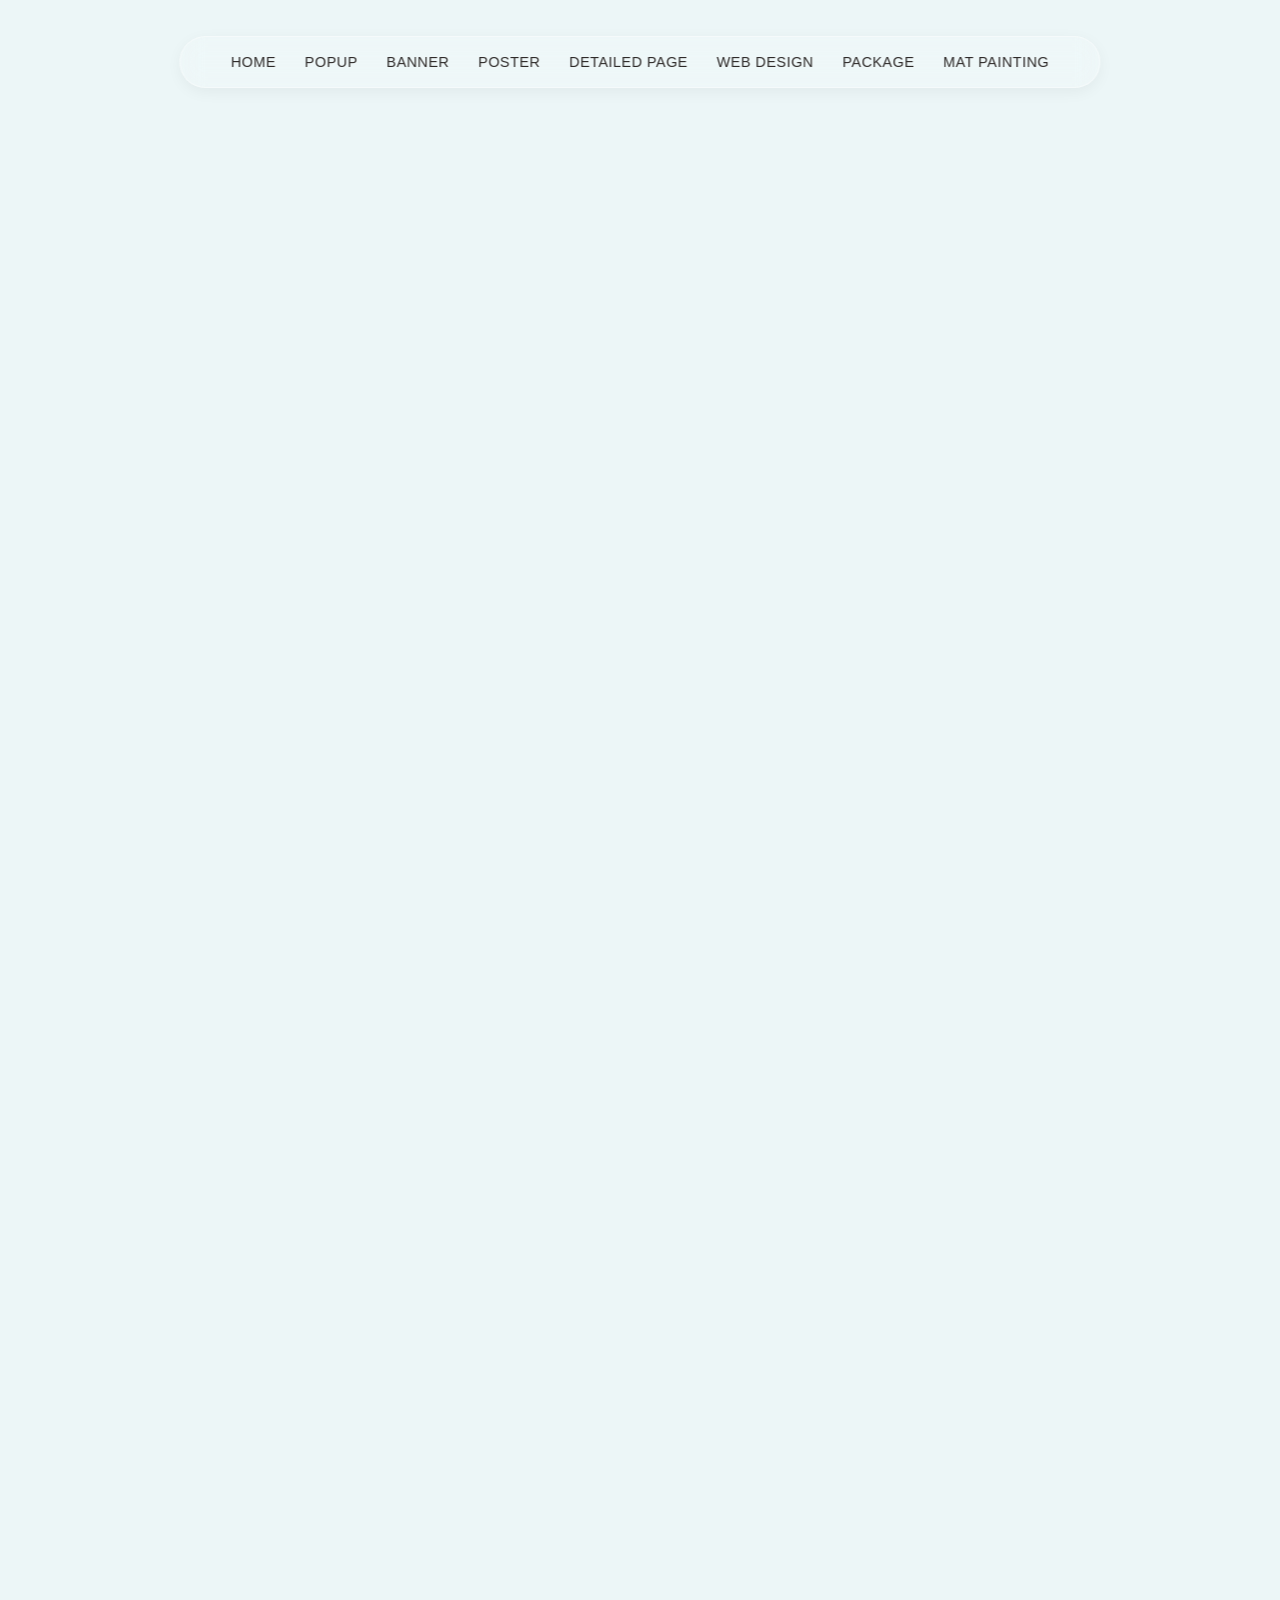
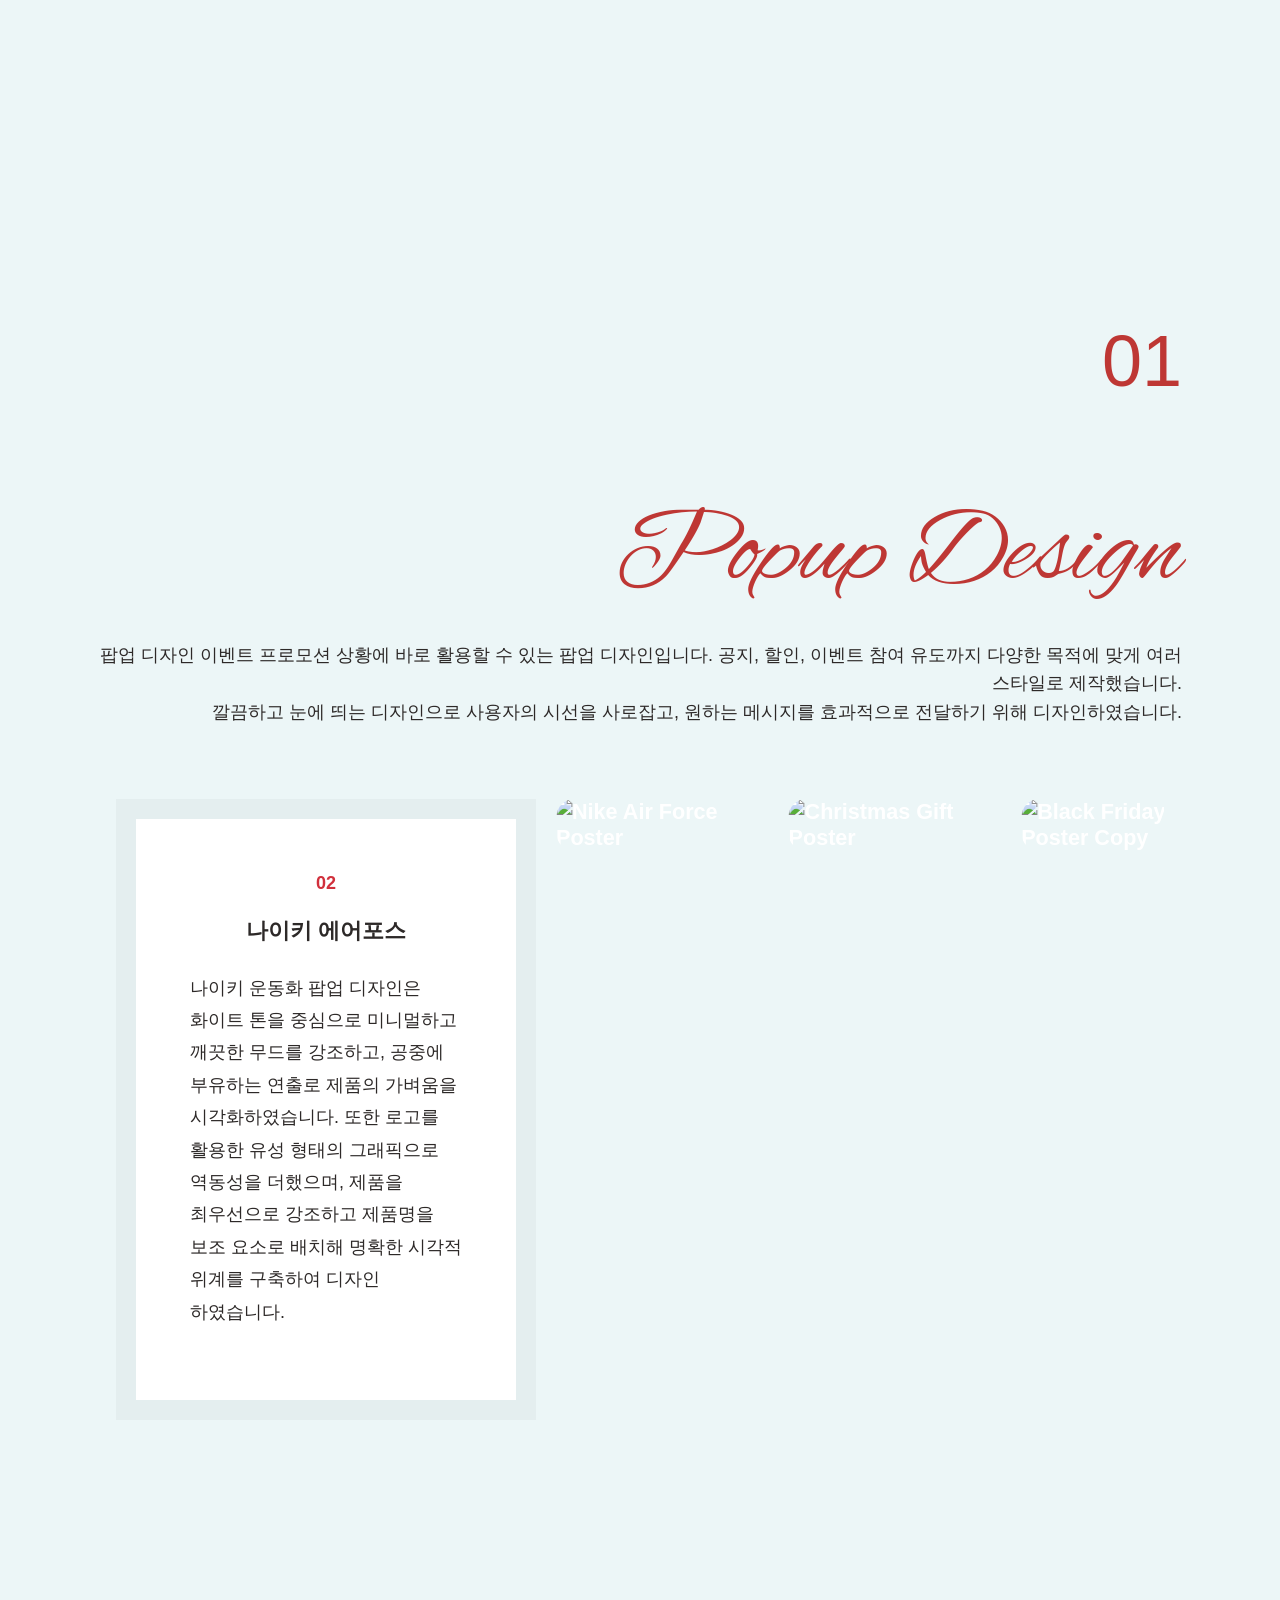
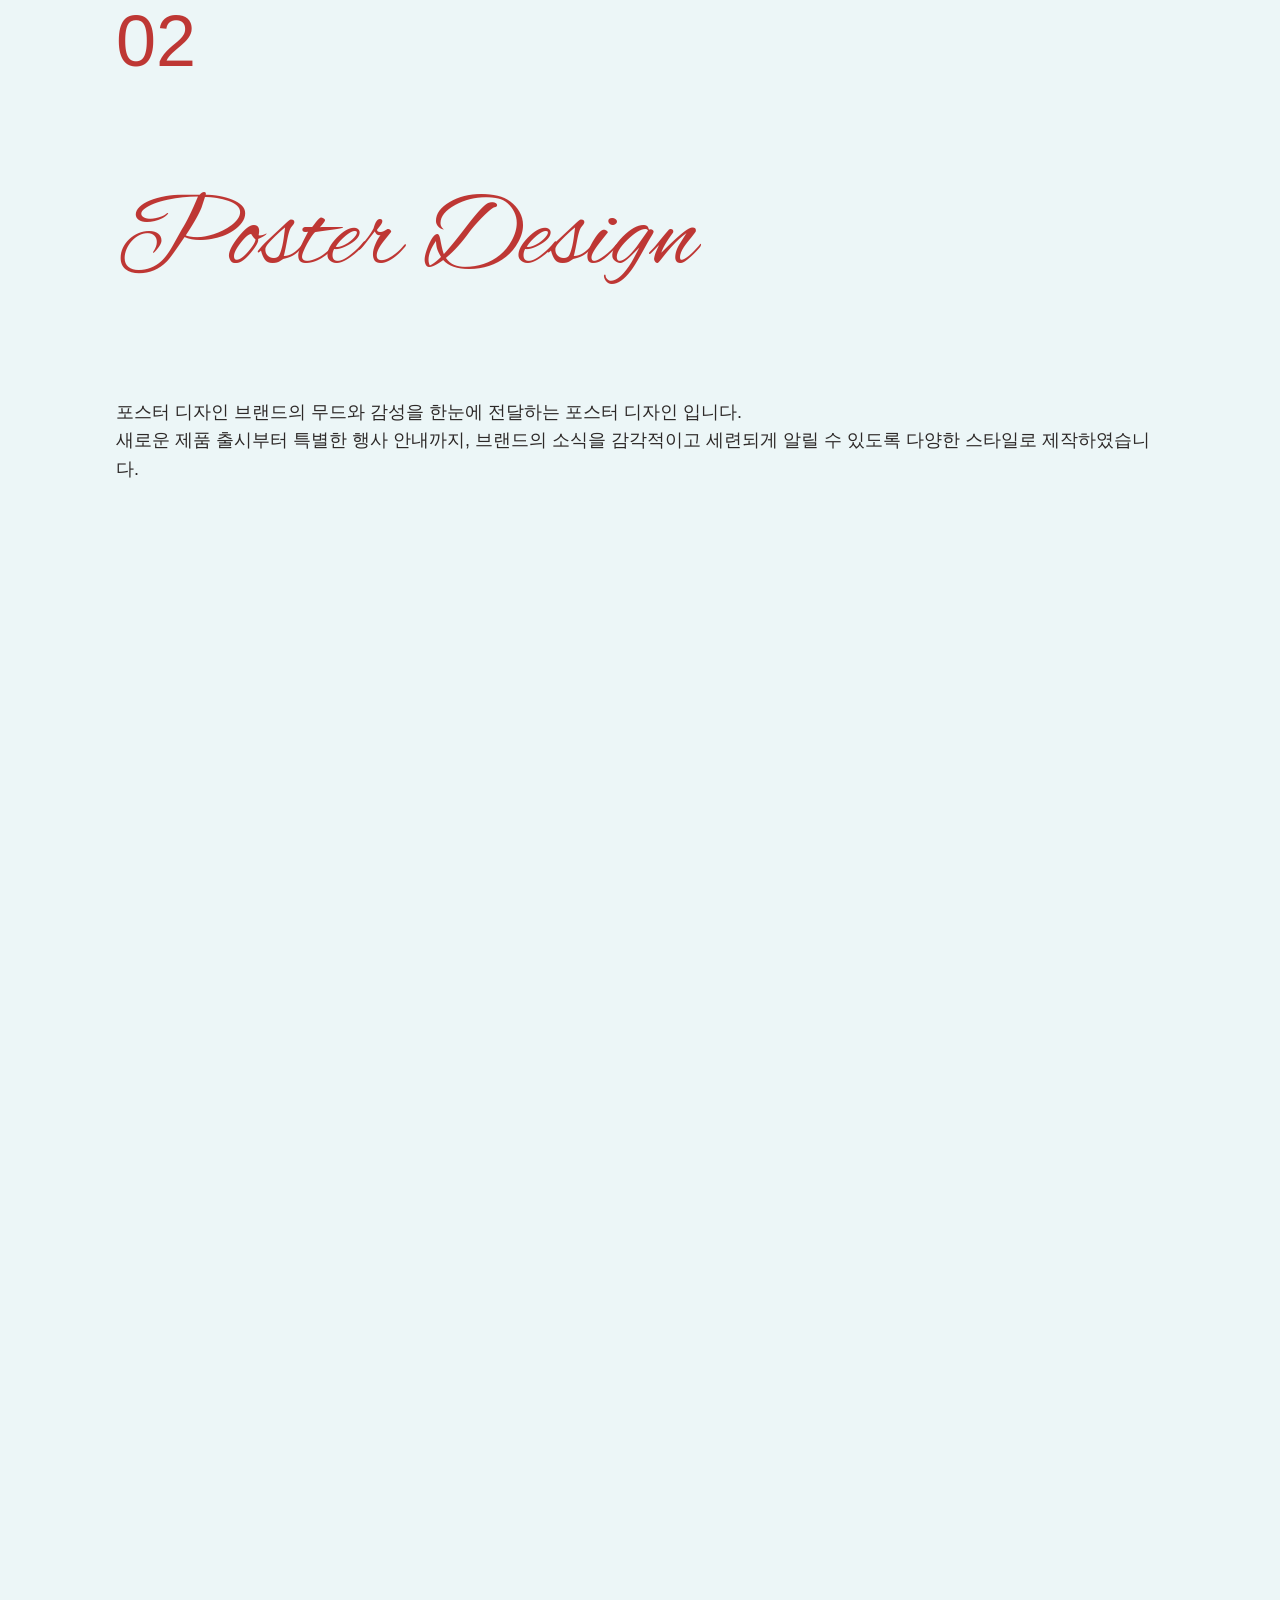
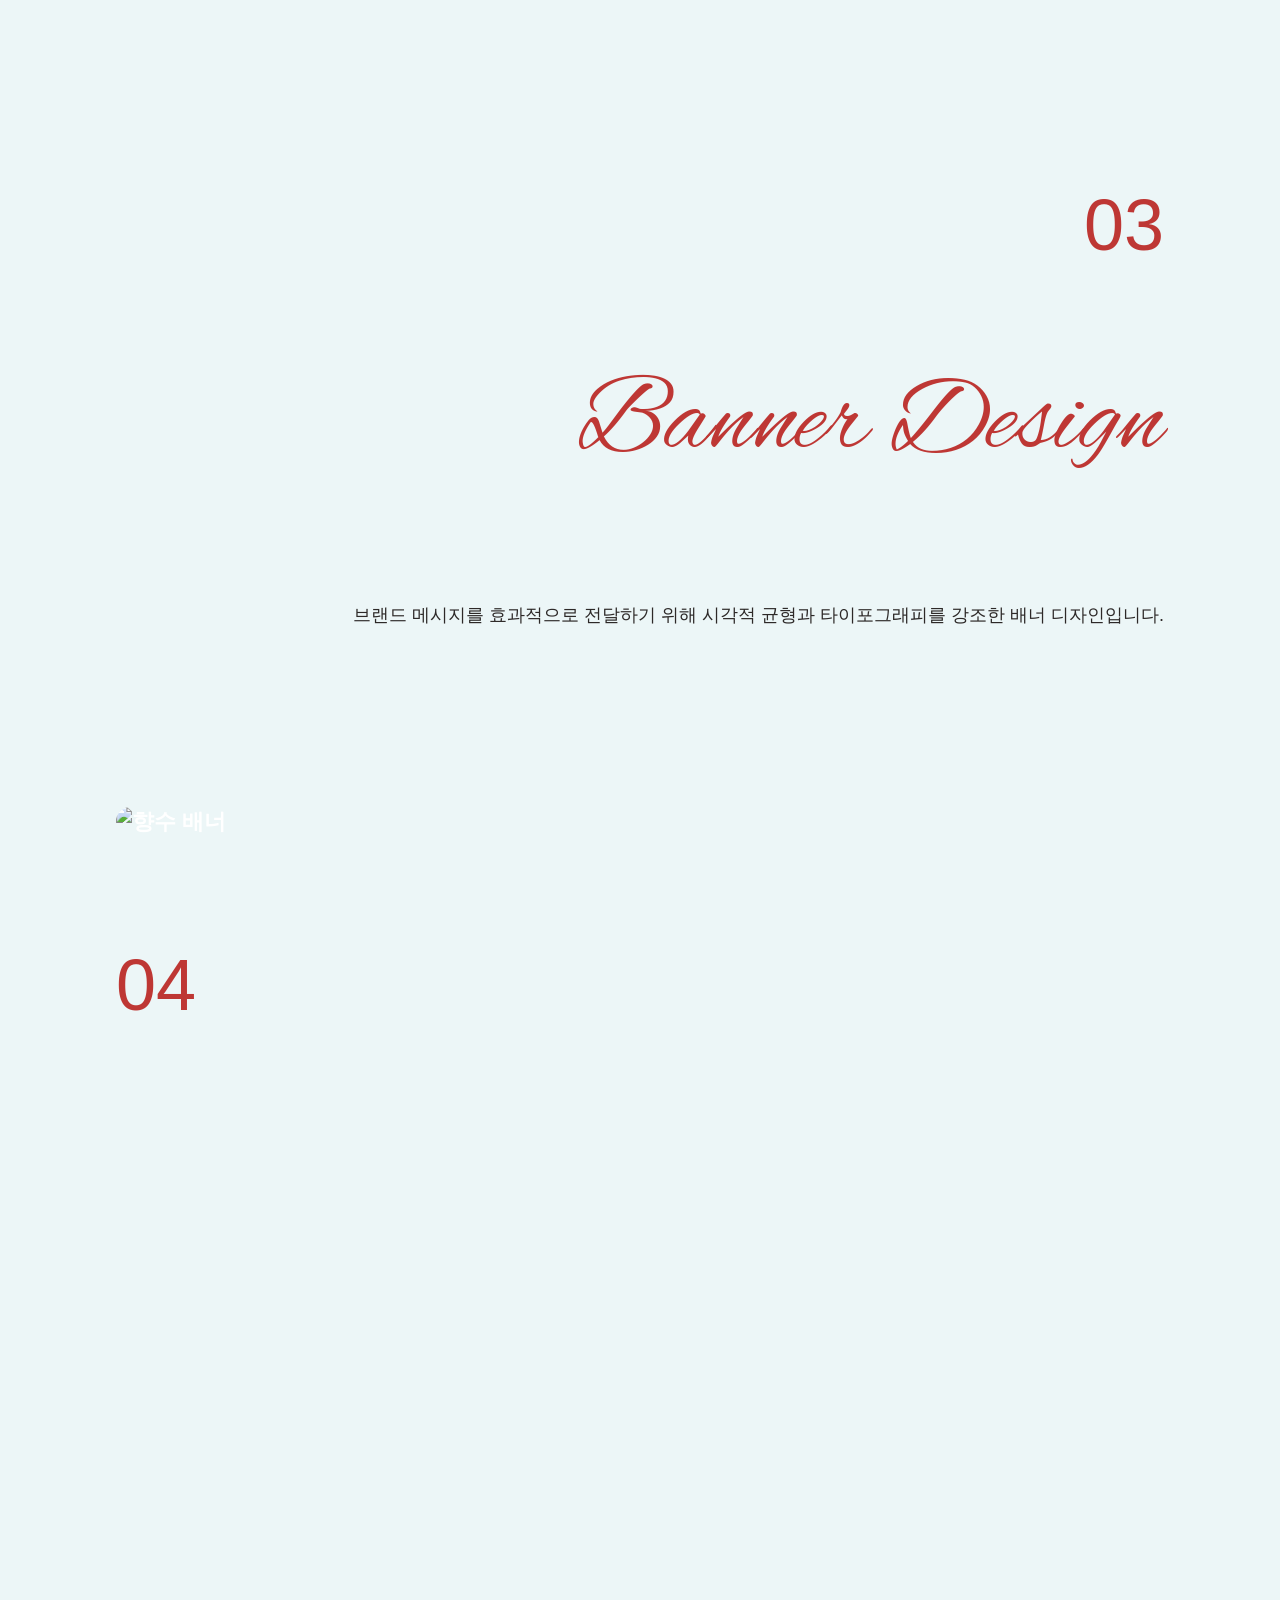
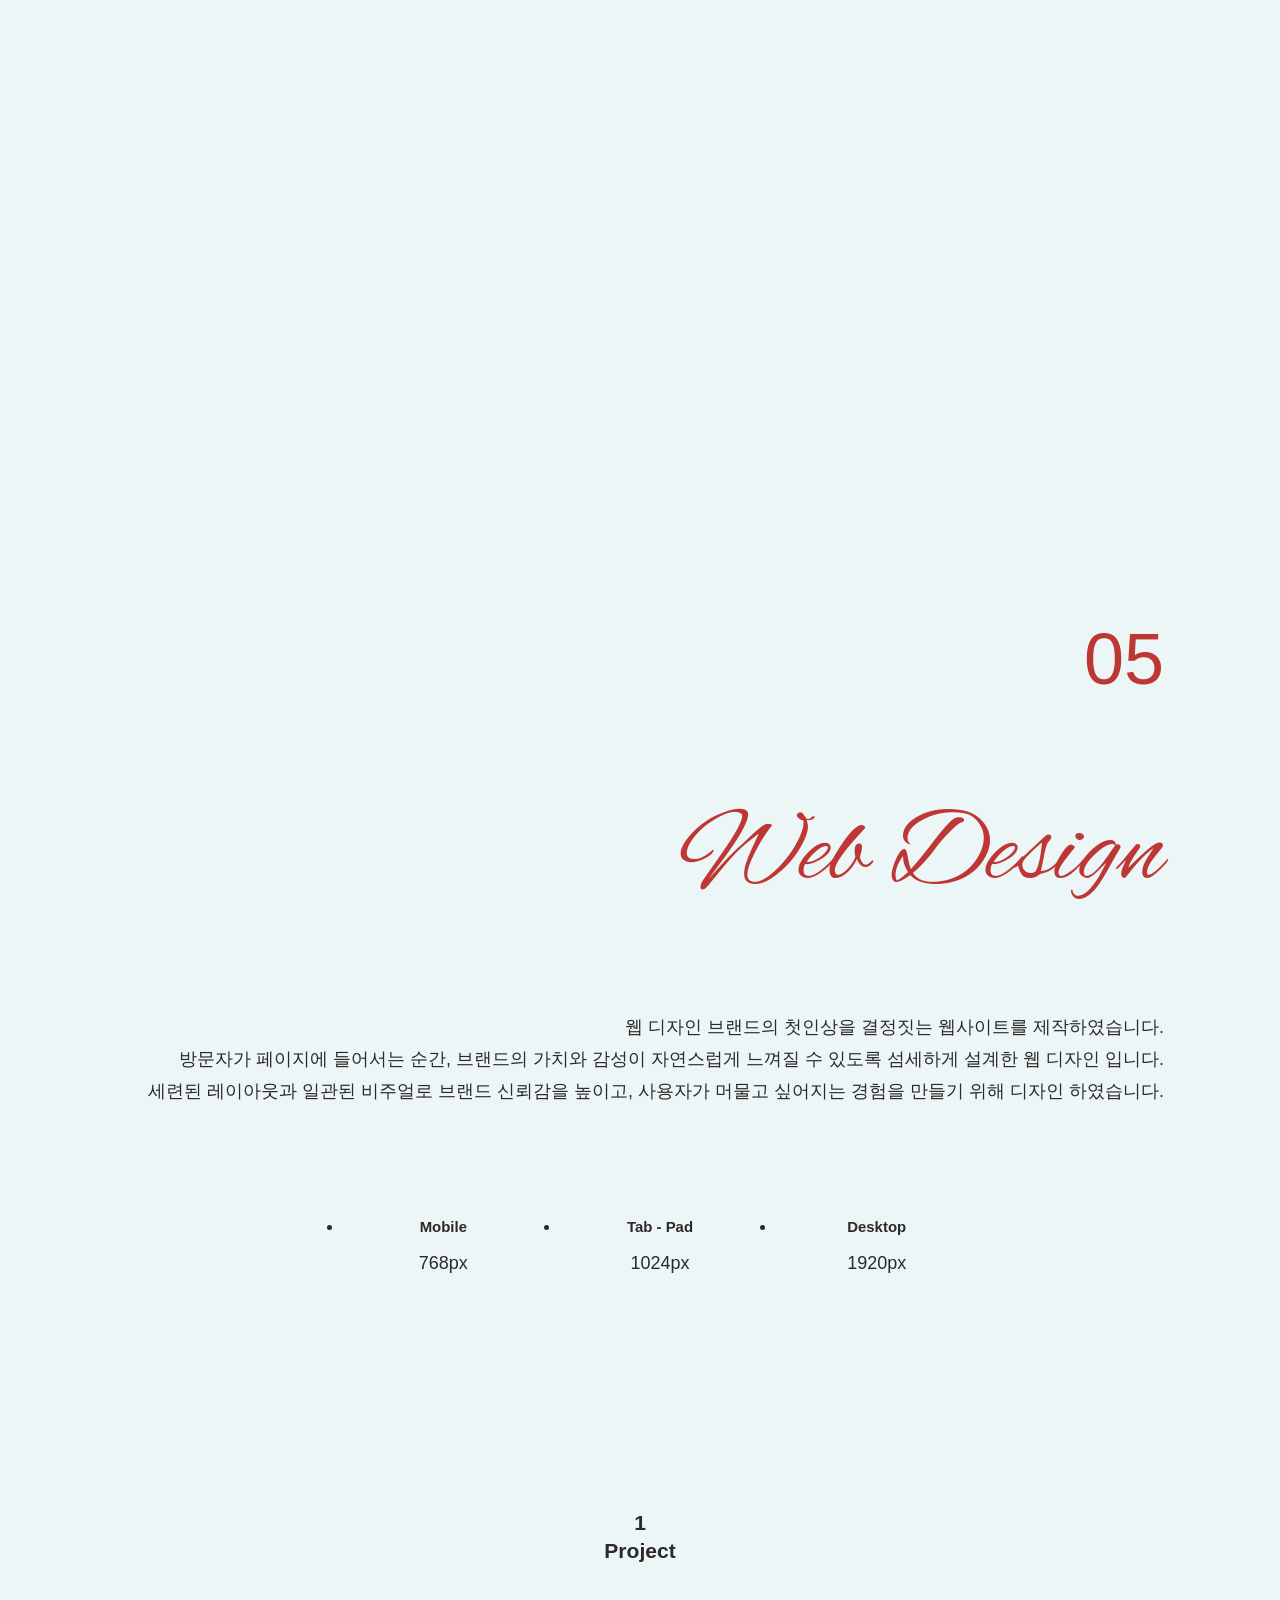
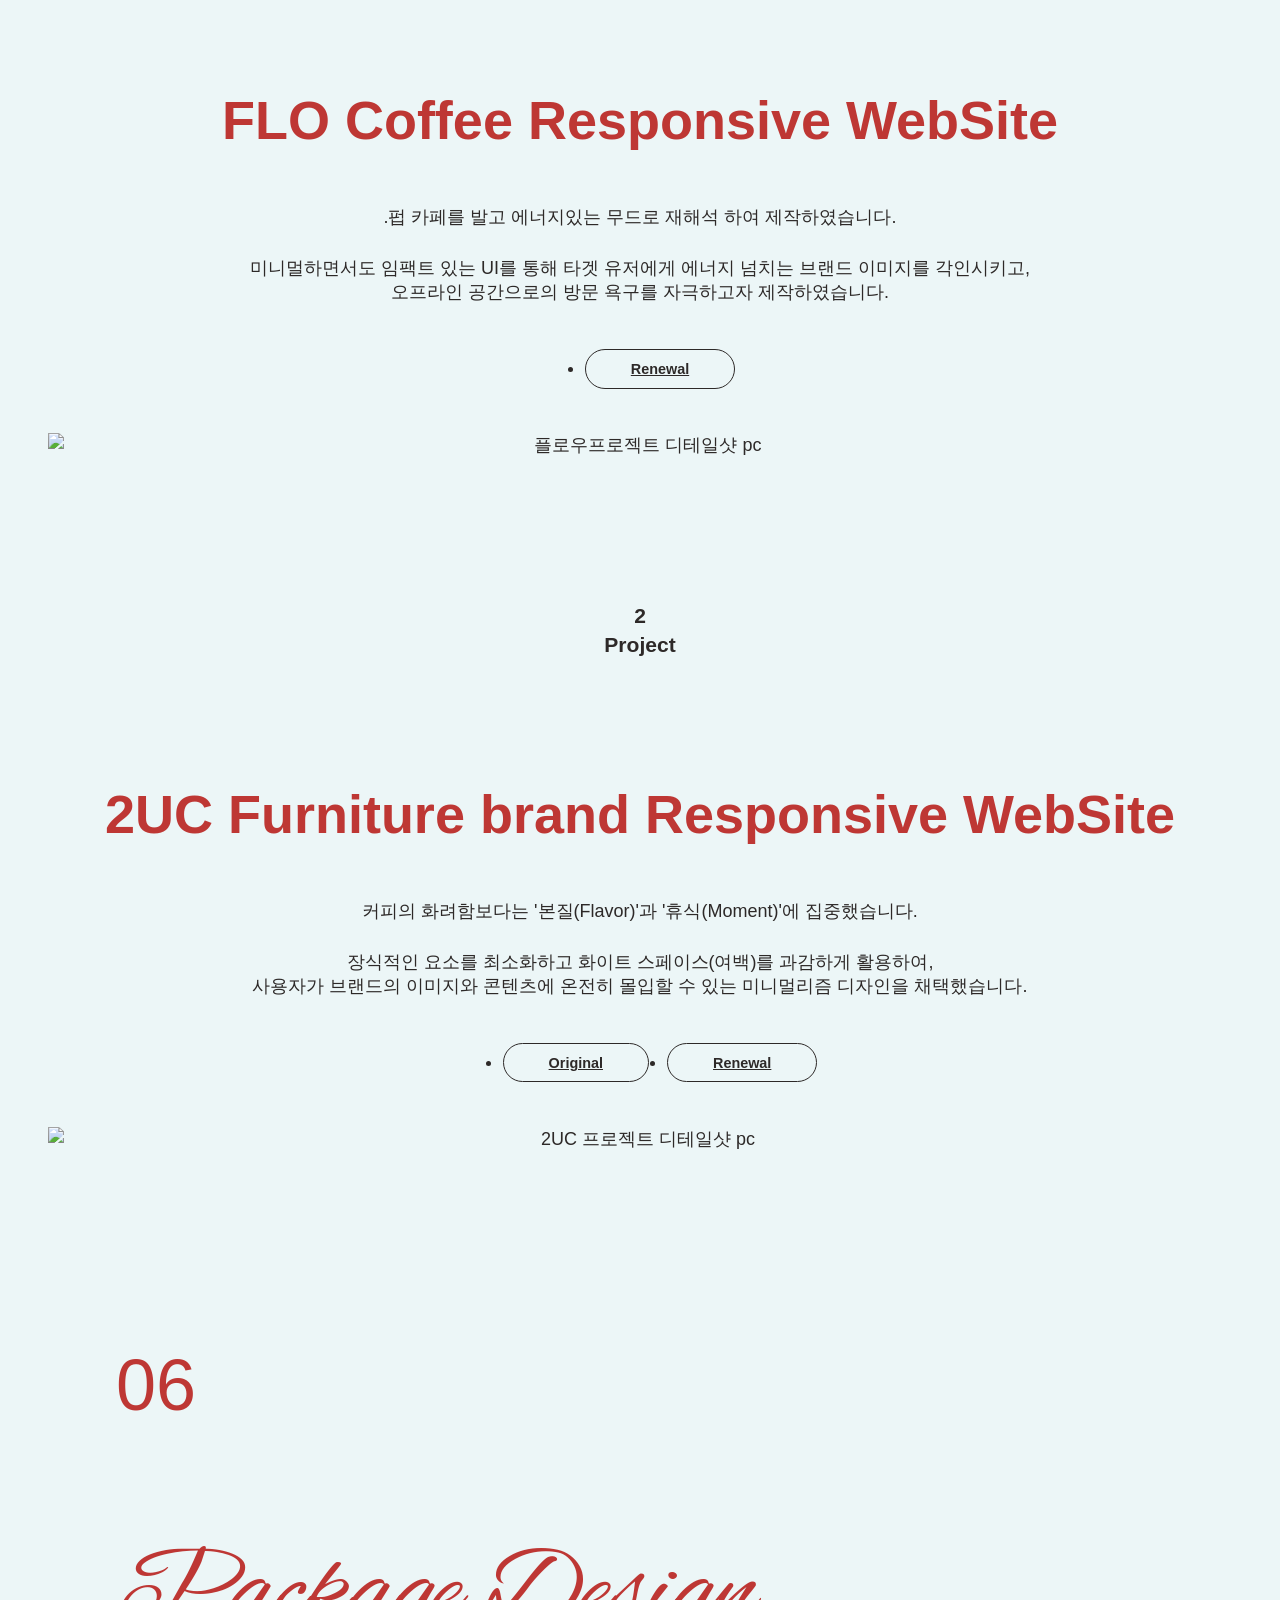
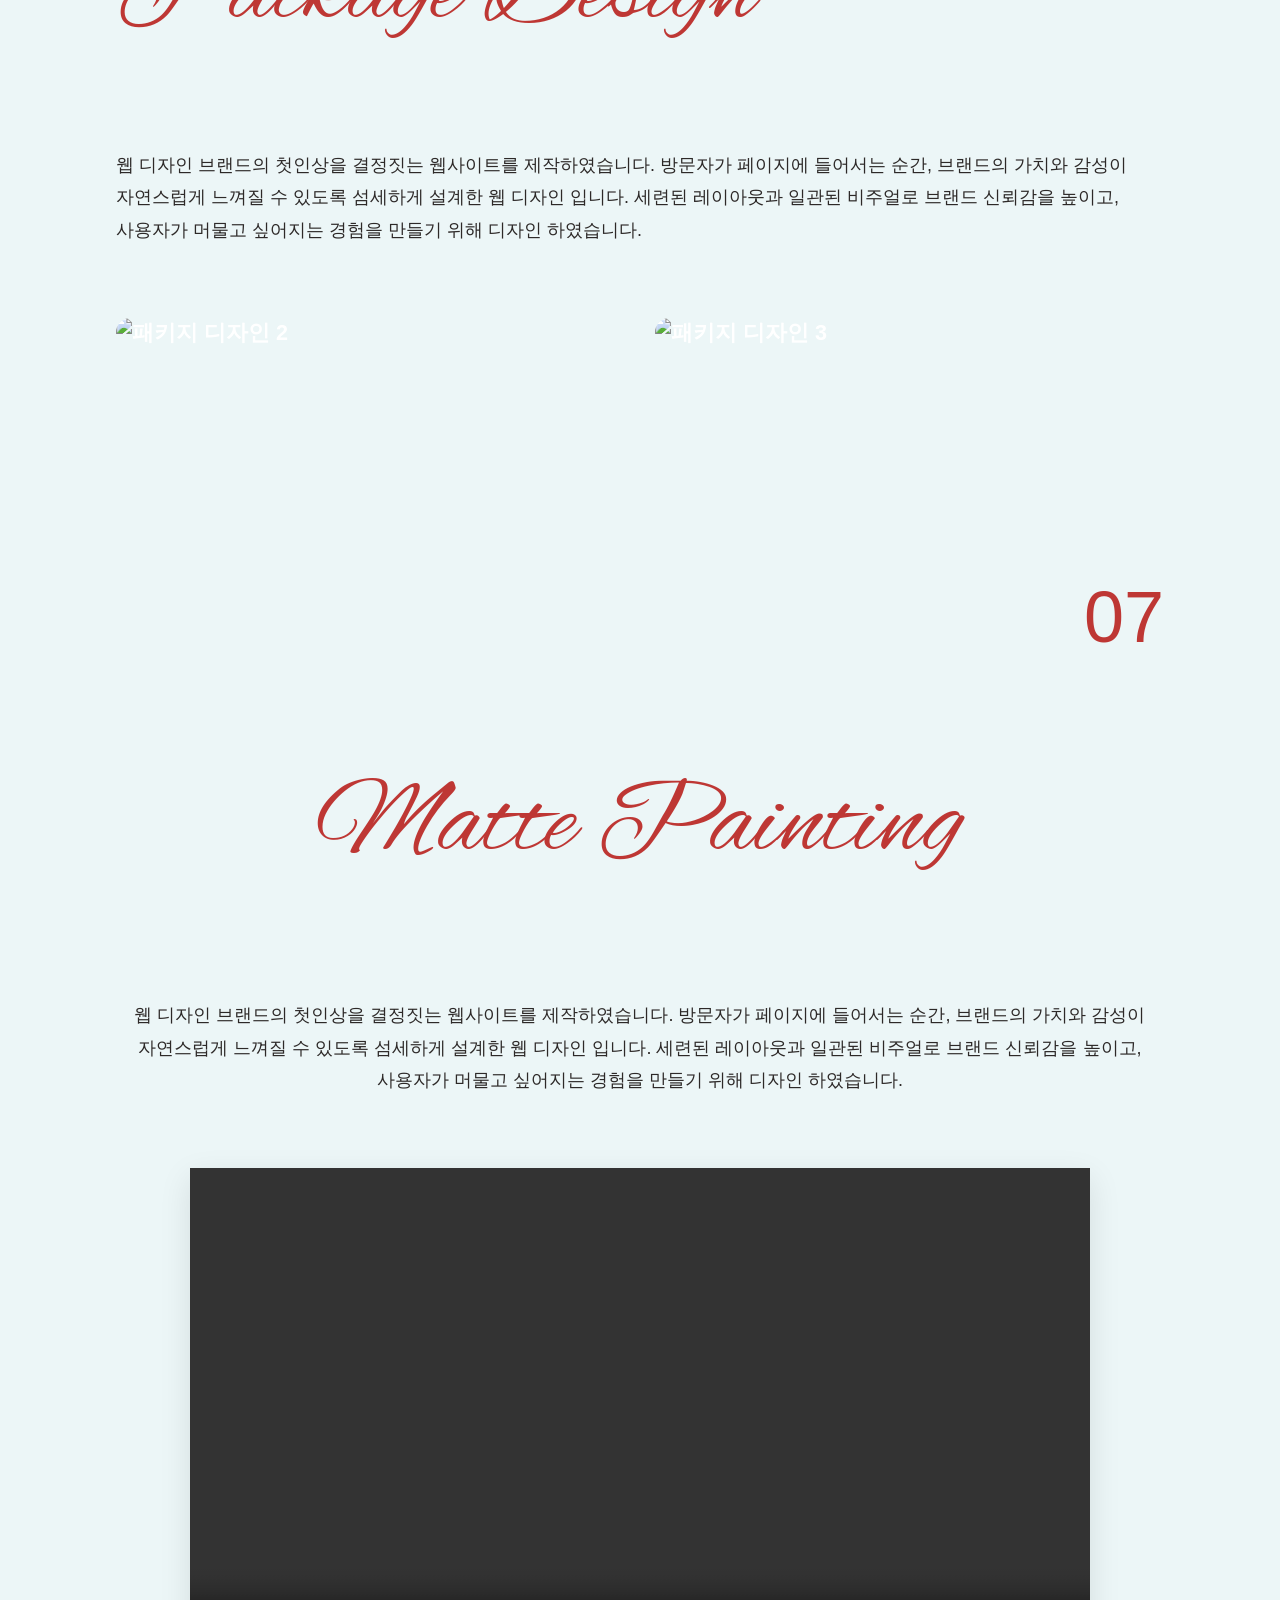
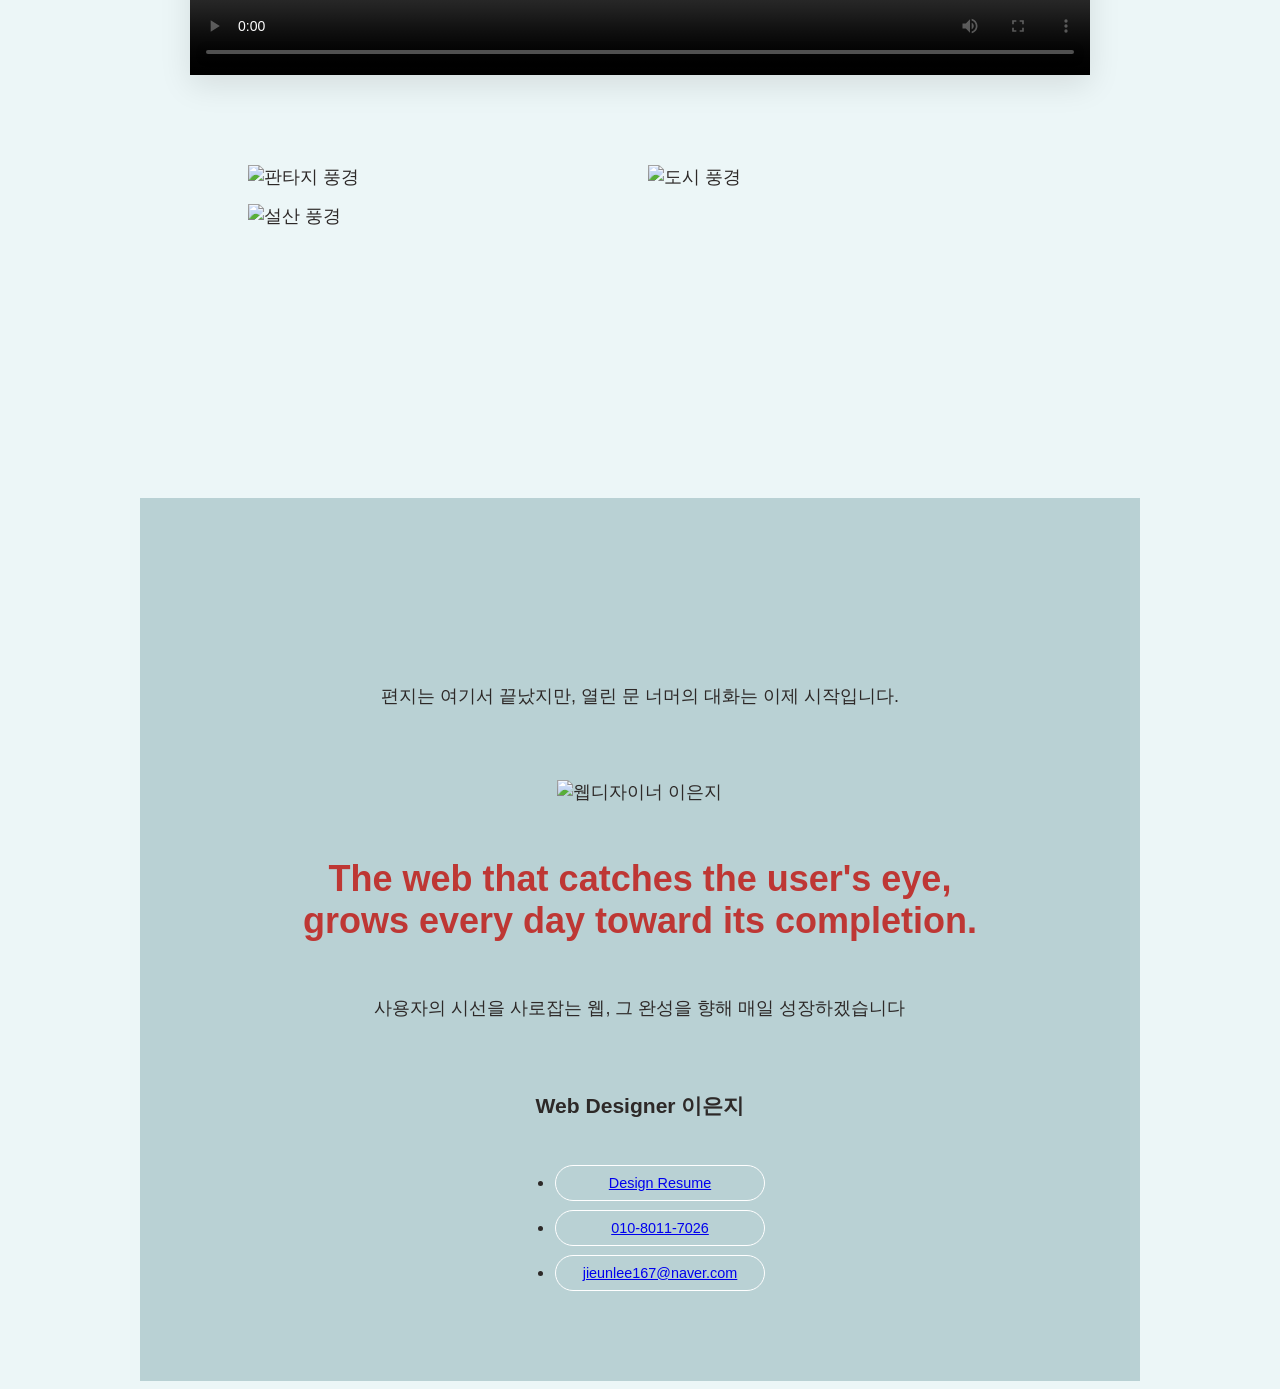
==== commit e1e7ba14: "반응형" ====
--- a/index.html
+++ b/index.html
@@ -60,14 +60,14 @@
     
 <!-- 히어로 섹션 ------------------------------------------------------------------------------------------------------------------------------------------>
     <section class="hero" id="hero">
-        <div class="common-fram">
+        <!-- <div class="common-fram"> -->
             <video class="bg-video-layer" autoplay loop muted playsinline>
                 <!-- <source src="./img/video.mp4" type="video/mp4"> -->
             </video>
             <figure class="key">
                  <img src="./img/hero.png" alt="">
             </figure>
-        </div> 
+        <!-- </div>  -->
 
  <!-- 버튼 레이아웃 --------------------------------------------------------------------------------------------- -->
         <h1 class="welcome-title alex fade-in-up">Welcome</h1>
@@ -821,18 +821,18 @@
                     <p class="ani1">미니멀하면서도 임팩트 있는 UI를 통해 타겟 유저에게 에너지 넘치는 브랜드 이미지를 각인시키고,<br>오프라인 공간으로의 방문 욕구를 자극하고자 제작하였습니다.</p>
                 </div>
                 <ul class="project-sticky">
-                    <li><a href="#">Original</a></li>
+                    <!-- <li><a href="#">Original</a></li> -->
                     <li><a href="#">Renewal</a></li>
                 </ul>
                 <figure class="project-detail">
-                    <img src="./img/moov_pc.jpg" alt="모르바프로젝트 디테일샷 pc" class="pc">
-                    <img src="./img/moov_tab.jpg" alt="모르바프로젝트 디테일샷 mobile" class="mo">
+                    <img src="./img/flo.jpg" alt="플로우프로젝트 디테일샷 pc" class="pc">
+                    <img src="./img/flo_mo.jpg" alt="플로우프로젝트 디테일샷 mobile" class="mo">
                 </figure>
             </div>
             <div class="project-content">
                 <div class="common-frame">
                     <h3 class="ani1"><span>2</span>Project</h3>
-                    <h4 class="ani1">MORVA Coffee Responsive WebSite</h4>
+                    <h4 class="ani1">2UC Furniture brand Responsive WebSite</h4>
                     <p class="fwb ani1">커피의 화려함보다는 '본질(Flavor)'과 '휴식(Moment)'에 집중했습니다.</p>
                     <p class="ani1">장식적인 요소를 최소화하고 화이트 스페이스(여백)를 과감하게 활용하여,<br> 사용자가 브랜드의 이미지와 콘텐츠에 온전히 몰입할 수 있는 미니멀리즘 디자인을 채택했습니다.</p>
                 </div>
@@ -841,8 +841,8 @@
                     <li><a href="#">Renewal</a></li>
                 </ul>
                 <figure class="project-detail">
-                    <img src="./img/moov_pc.jpg" alt="모르바프로젝트 디테일샷 pc" class="pc">
-                    <img src="./img/moov_tab.jpg" alt="모르바프로젝트 디테일샷 mobile" class="mo">
+                    <img src="./img/2UC.jpg" alt="2UC 프로젝트 디테일샷 pc" class="pc">
+                    <img src="./img/2UC-mo.jpg" alt="2UC 프로젝트 디테일샷 mobile" class="mo">
                 </figure>
             </div>
     
@@ -943,7 +943,7 @@
                         <path class="elastic-path" fill="transparent" stroke="black"></path>
                     </svg>
             </div>
-        <div class="full-width-line"></div>
+        
 
         <div class="inner-container center-content">
             
@@ -964,6 +964,7 @@
 </section>
 
 <div class="gallery-wrapper">
+    <div class="common-fram">
         <div class="image-grid">
             
             <div class="grid-item">
--- a/css/font.css
+++ b/css/font.css
@@ -67,3 +67,12 @@
   font-style: normal;
 }
 
+@media (max-width: 1920px) {
+html {font-size: 20px;}
+}
+@media (max-width: 1440px) {
+html {font-size: 18px;}
+}
+@media (max-width: 720px) {
+html {font-size: 16px;}
+}
--- a/css/index.css
+++ b/css/index.css
@@ -1,6 +1,7 @@
 
 html {
     font-family: 'Suit',sans-serif;
+    color: #2D2928;
     background-color: #ECF6F7;
  }
         
@@ -625,11 +626,11 @@
             color: #BE3734;
             line-height: 1;
         }
-      .kp-popup-showcase__header-title {
+    .kp-popup-showcase__header-title {
         font-size: 6rem;
         color: #BE3734;
-
-}
+        margin-top: 2rem;
+    }
         .kp-popup-showcase__header-description {
             font-size: 1.25rem;
             color: #2D2928;
@@ -965,8 +966,8 @@
 .title {
     font-size: 6rem;
     color: #BE3734;
-    margin-bottom: 1rem;
-    
+    /* margin-bottom: 1rem; */
+    margin-top: 2rem;
 }
 
 .paragraph {
@@ -1085,7 +1086,7 @@
 }
 
 .detail h2+p{
-    margin-bottom: 10rem;
+    margin-bottom: 4rem;
 }
 .detail h2+p+p{
     margin-bottom: 3rem;
@@ -1305,7 +1306,7 @@
     font-size:3rem;
     font-weight: 700;
     margin-bottom: 3rem;
-    color: #2D2928;
+    color: #BE3734;
 }
 .project-content h4+p{
     margin-bottom: 1.5rem;
@@ -1341,8 +1342,10 @@
 .contact{
     background-color: #b9d1d4;
     color:#2D2928;
-    padding:6rem 0 8rem;
+    padding:6rem 0 4rem;
     text-align: center;
+    border-top: 60px solid #b9d1d4;
+    border-image: url(../img/up-lace.png) 90 round;
 }
 .contact h1{
     font-size: calc(100vw / 11);
@@ -1359,6 +1362,7 @@
     font-weight: 700;
     margin-bottom: 3rem;
     margin-top: 3rem;
+    color: #BE3734;
 }
 .contact-menu{
     display: inline-flex;
@@ -1473,7 +1477,7 @@
     display: flex;
     align-items: center;
     min-height: 350px;
-    padding: 10rem 0rem 20rem 0;
+    /* padding: 10rem 0rem 20rem 0; */
 }
 
 .text-box {
@@ -1573,8 +1577,9 @@
 .cursive-title {
     font-size: 6rem;
     color: #BE3734;
-    margin-bottom: 1.5rem;
+    /* margin-bottom: 1.5rem; */
     line-height: 1.2;
+    margin-top: 2rem;
 }
 
 .description-text {
@@ -1639,7 +1644,7 @@
 
 
 
-@media (max-width: 1700px) {
+/* @media (max-width: 1700px) {
     .billboard-image {
     width: 70%;
 }
@@ -1656,23 +1661,21 @@
 
 
 
-}
-
-
-
-
-
-
-@media (max-width: 1920px) {
-    html{font-size: 20px;}
-}
+} */
+
+
+
+
+
+
+
 
 
 
 
 
 @media (max-width: 1440px) {
-html {font-size: 18px;}
+
 .kp-popup-showcase__info-panel {
     flex: 0 0 380px;
     border: 20px solid rgba(0,0,0,0.03);
@@ -1702,8 +1705,88 @@
         padding: 2rem 3rem;
         background-color: #ffffff;
     }
-
-}
+    .skills-section h2 {
+    padding-left: 3rem; 
+}
+.kp-popup-showcase__header-description {
+    font-size: 1rem;
+    color: #2D2928;
+    width: 800px;
+}
+
+.kp-popup-showcase {
+    padding: 0;
+}
+
+.kp-popup-showcase__content {
+    margin: 4rem 0 10rem 0;
+}
+
+.glass-box {
+    left: 64%;
+    bottom: 2%;
+}
+
+.description {
+    font-size: 1rem;
+}
+.paragraph {
+    font-size: 1rem;
+}
+.bannermySwiper {
+    max-width: none;
+}
+.intro-box p {
+    font-size: 1rem;
+}
+.detail-grid {
+    margin: 2rem auto 10rem;
+}
+.description-text {
+    font-size: 1rem;
+    
+}
+.package-design-section {
+    padding: 10rem 0;
+}
+
+.package-Swiper {
+    width: 100%;
+    /* margin: 0 auto; */
+}
+
+.image-grid {
+    margin-bottom: 15rem;
+}
+
+
+.kp-popup-showcase__content {
+    overflow: hidden;
+}
+
+.button-container {
+    gap: 2rem;
+}
+
+.look-wrap {
+    margin: 35rem auto 0;
+}
+
+
+
+
+}
+
+
+
+
+
+
+
+
+
+
+
 @media (max-width: 1280px) {
     .lace-style {
         border: 90px solid transparent;
@@ -1722,6 +1805,12 @@
     .look-wrap {
         margin: 40rem auto 0;
     }
+    .kp-popup-showcase__header-description {
+    width: 100%;
+}
+.about-text h2 {
+    font-size: 7rem;
+}
 }
 @media (max-width:1150px){
 
@@ -1764,6 +1853,8 @@
     align-self: stretch;
 }
 
+
+
 }
 
 /*  반응형 웹 디자인  ---------------------------------------------------------------------------------------------------------------------------------------------------------------------------- */
@@ -1794,6 +1885,47 @@
         border-image: url(../img/lase-toll.png) 90 round;
         text-align: center;
     }
+    .content-text-container {
+    margin-bottom: 5rem;
+    
+}
+.kp-popup-showcase__header-title {
+    font-size: 4rem;
+    
+}
+
+.title {
+    font-size: 4rem;
+   
+}
+.cursive-title {
+    font-size: 4rem;}
+
+.Detail-title {
+    font-size: 4rem;
+}
+
+
+
+
+
+
+
+
+
+
+
+
+
+
+
+
+
+
+
+
+
+
 }
 
 @media (max-width: 768px) {
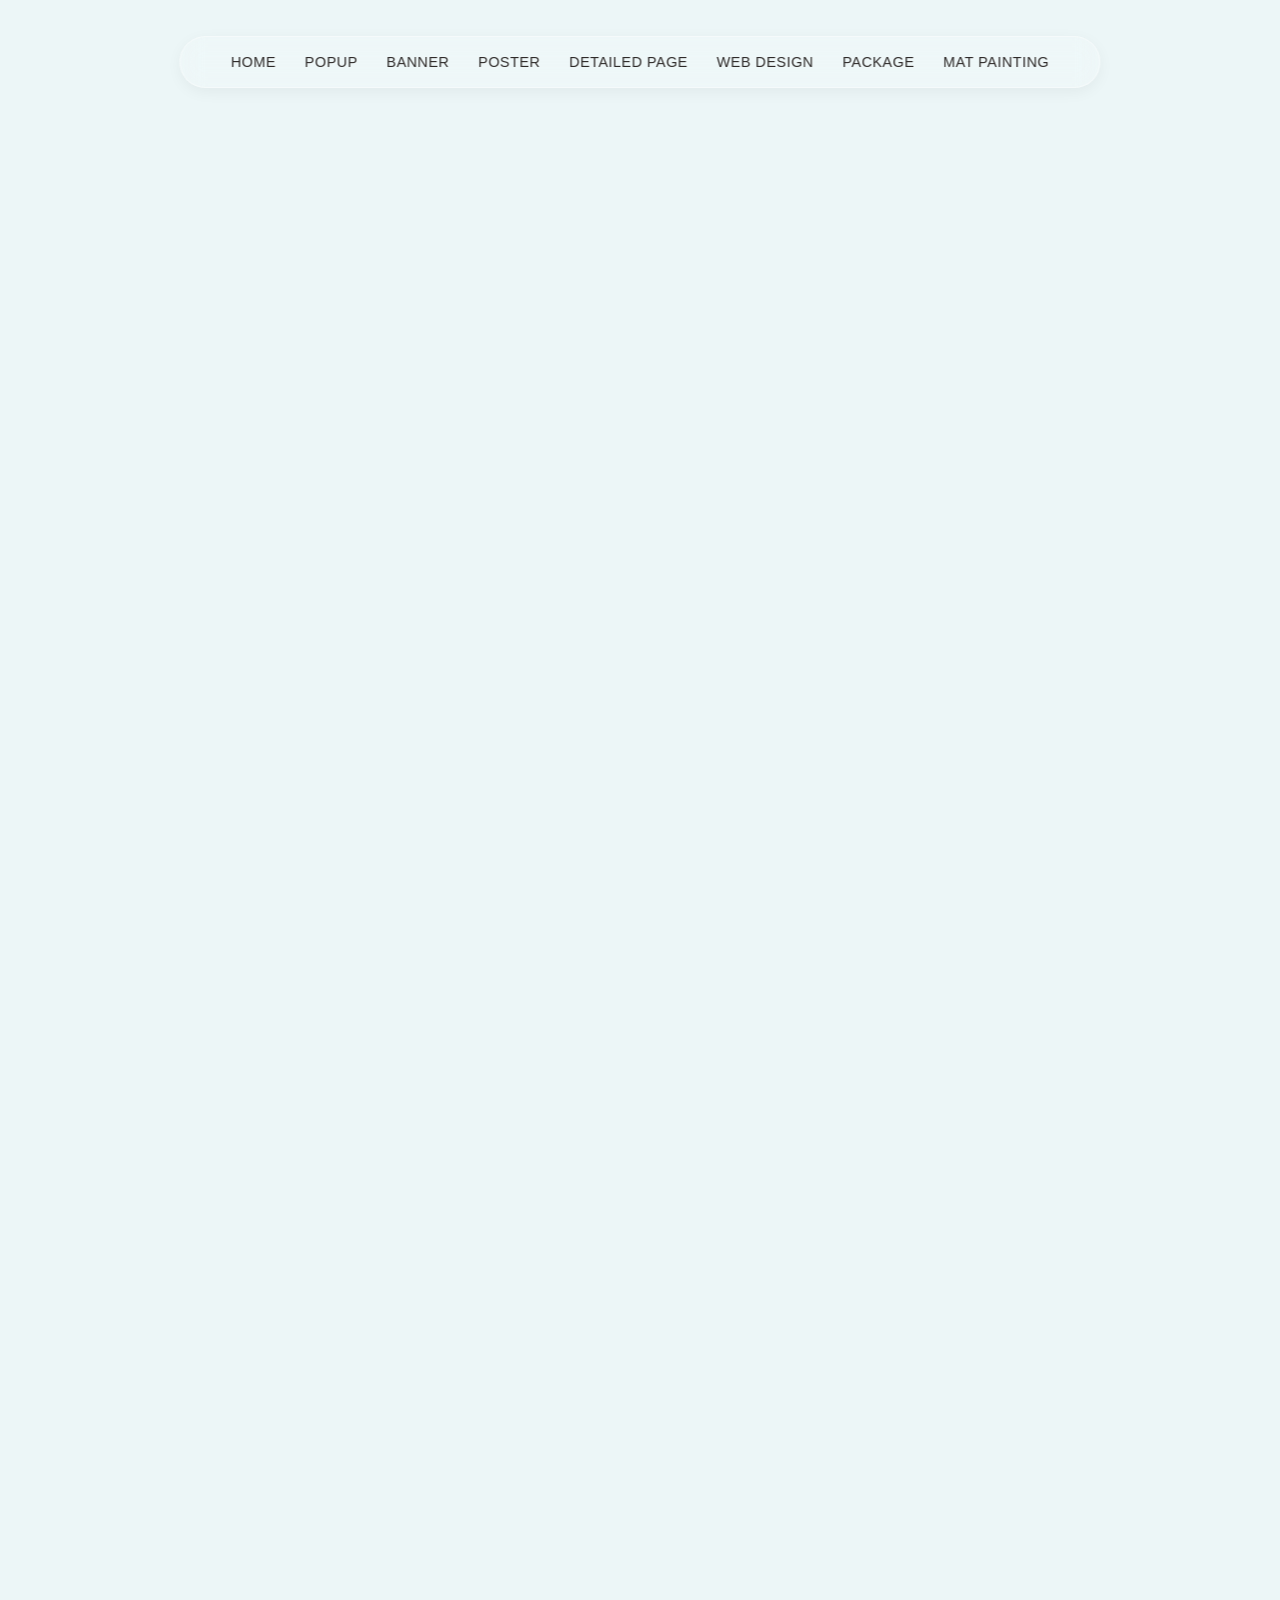
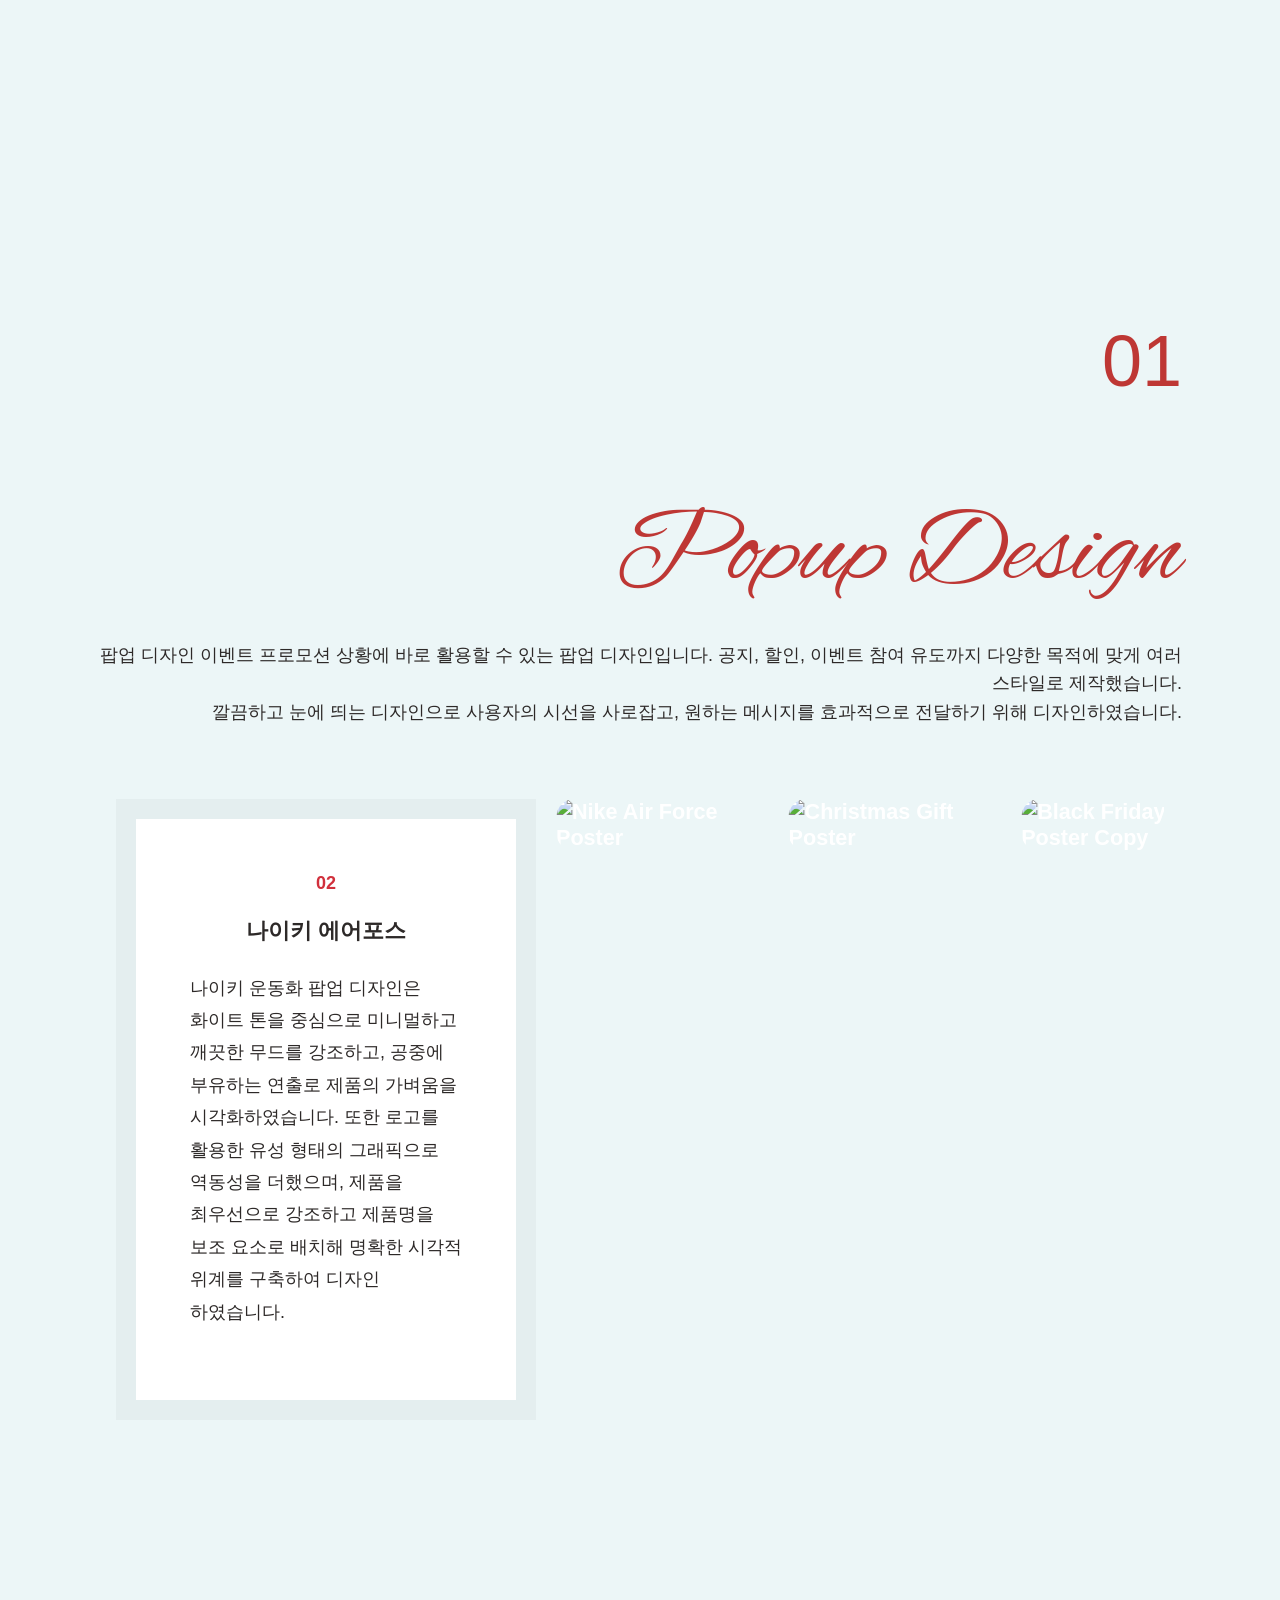
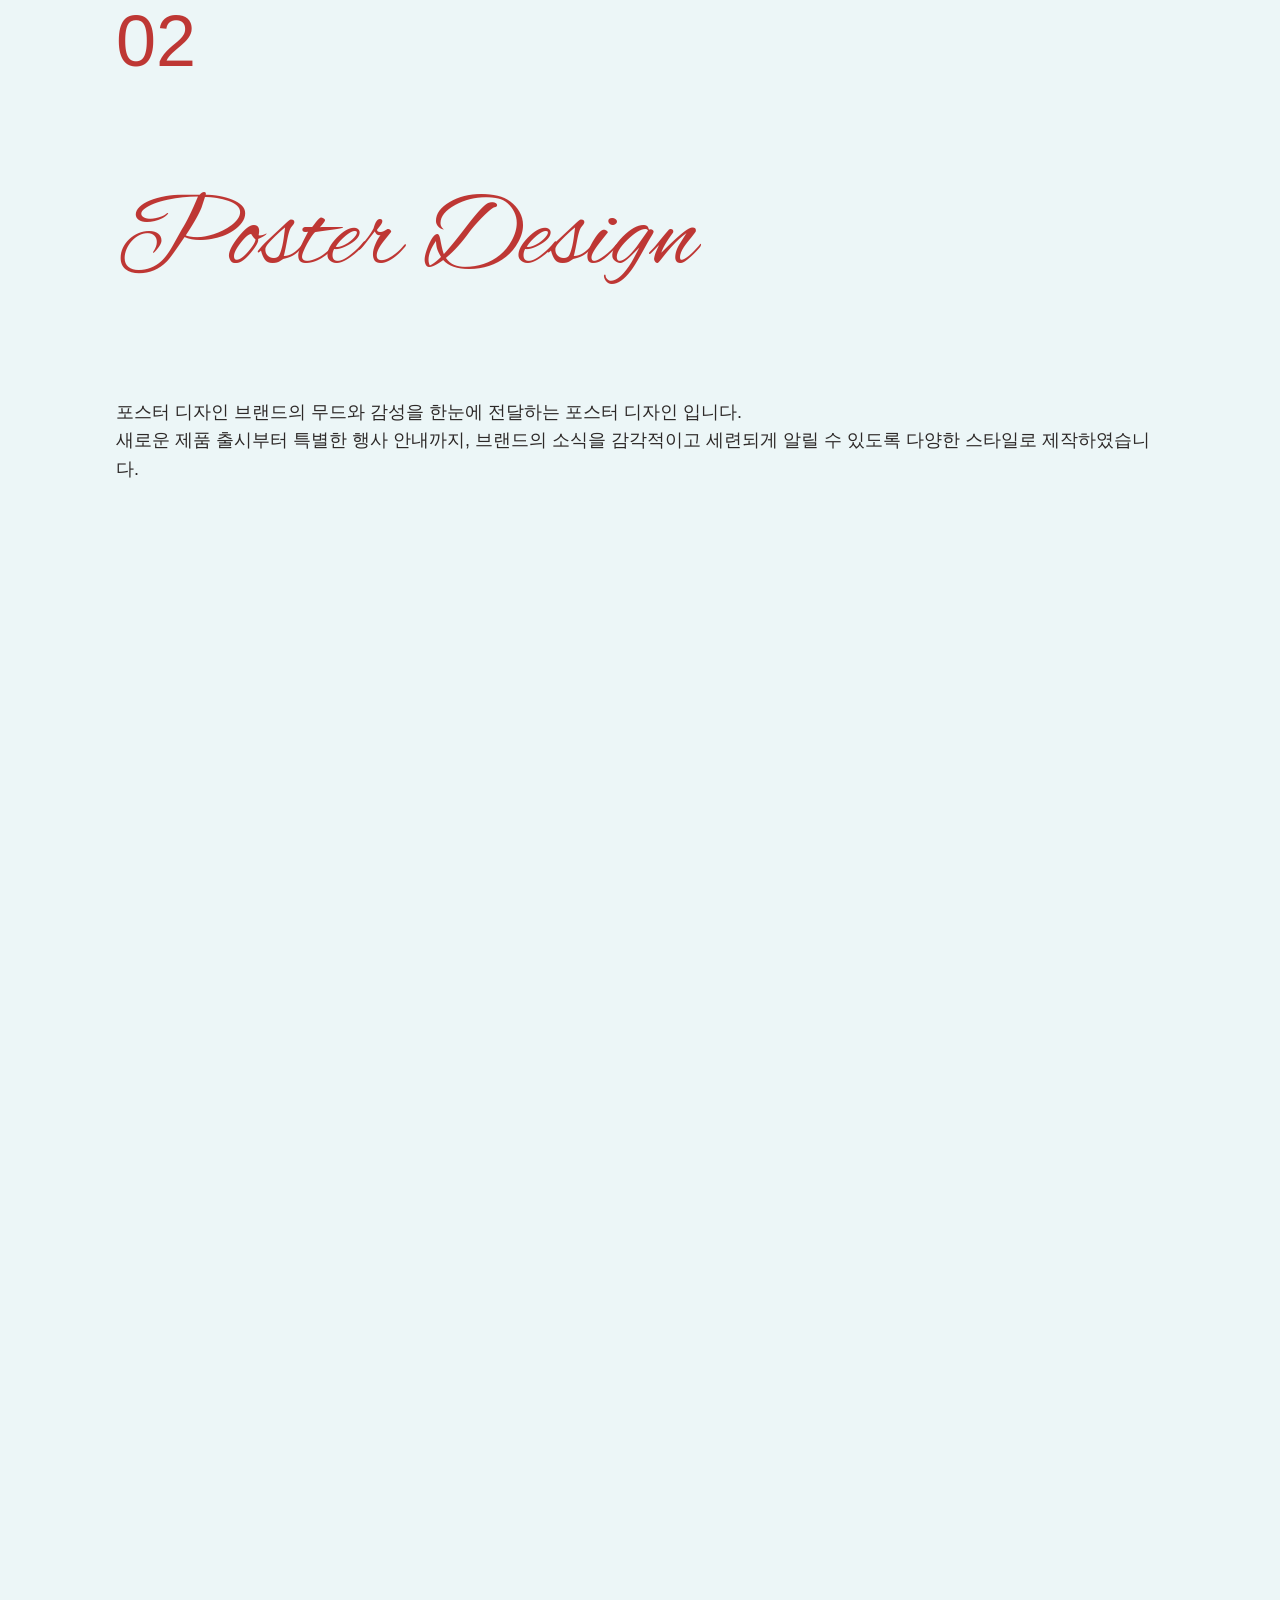
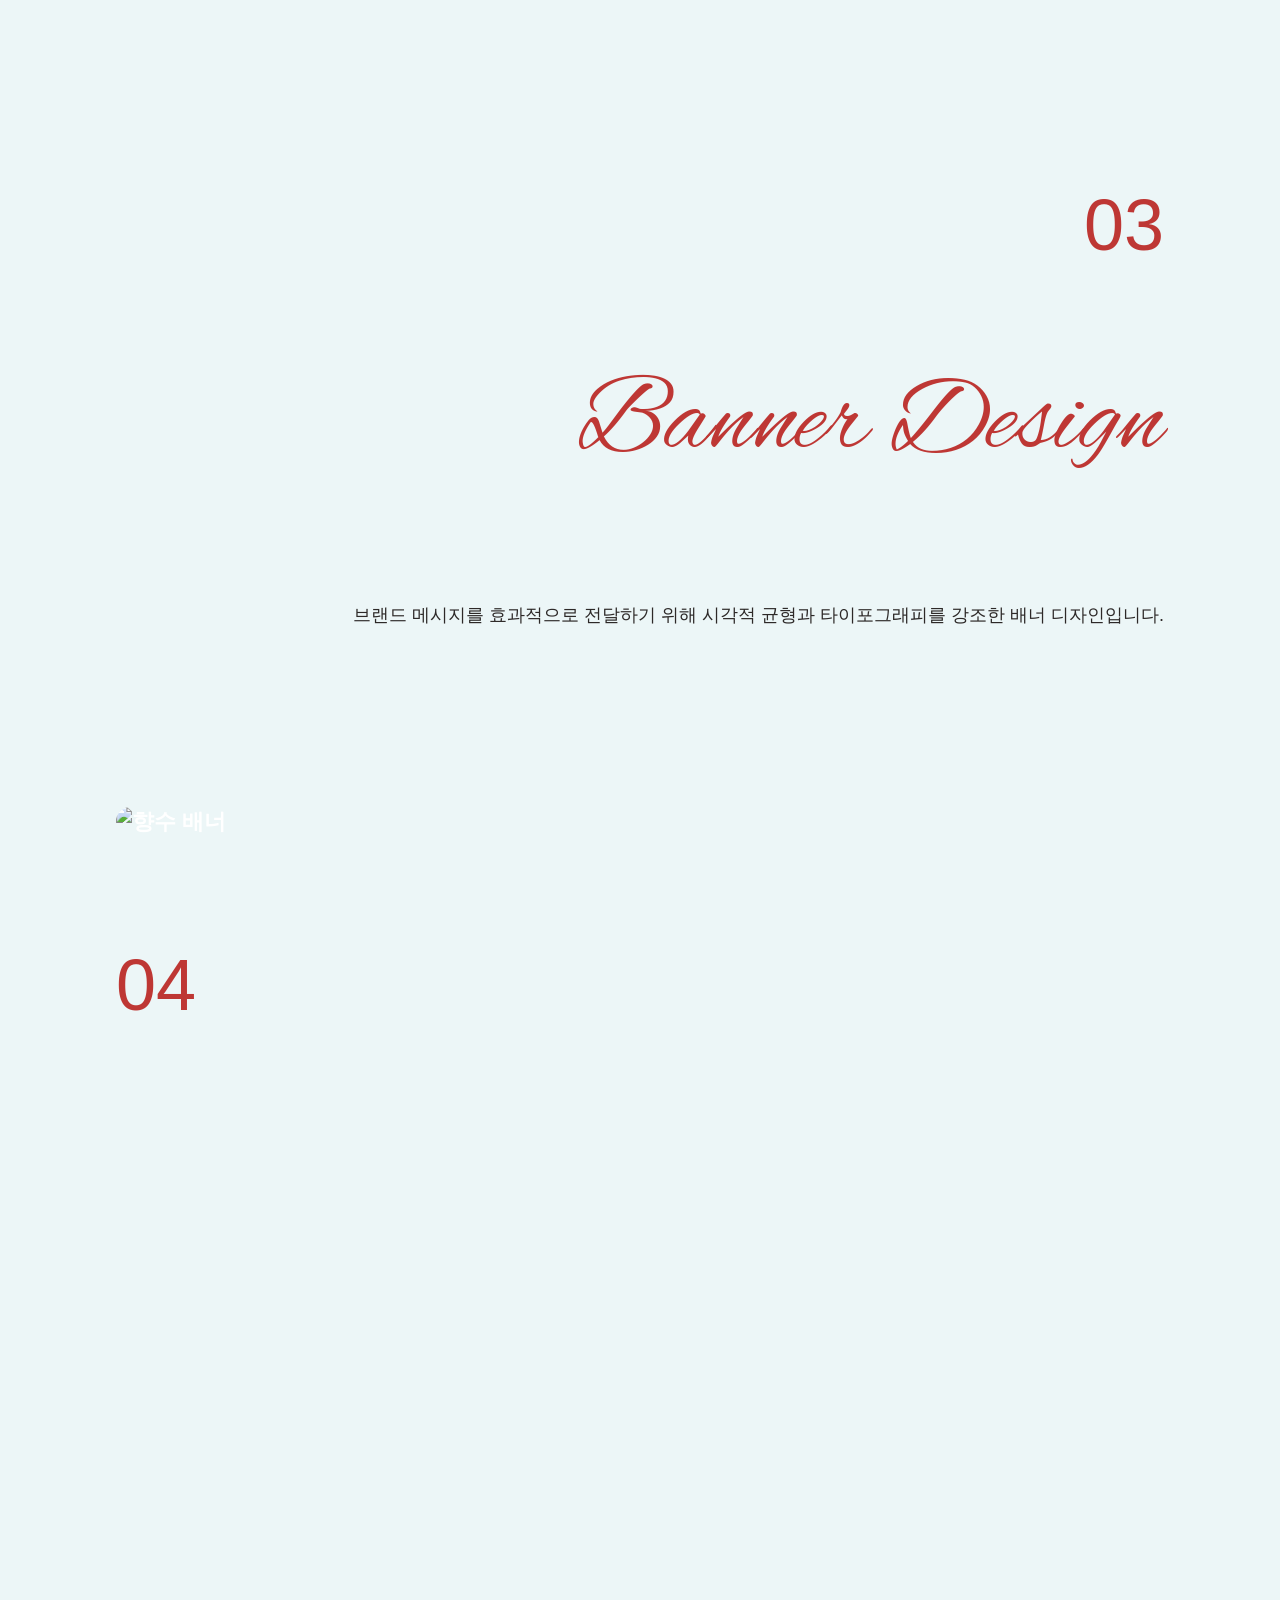
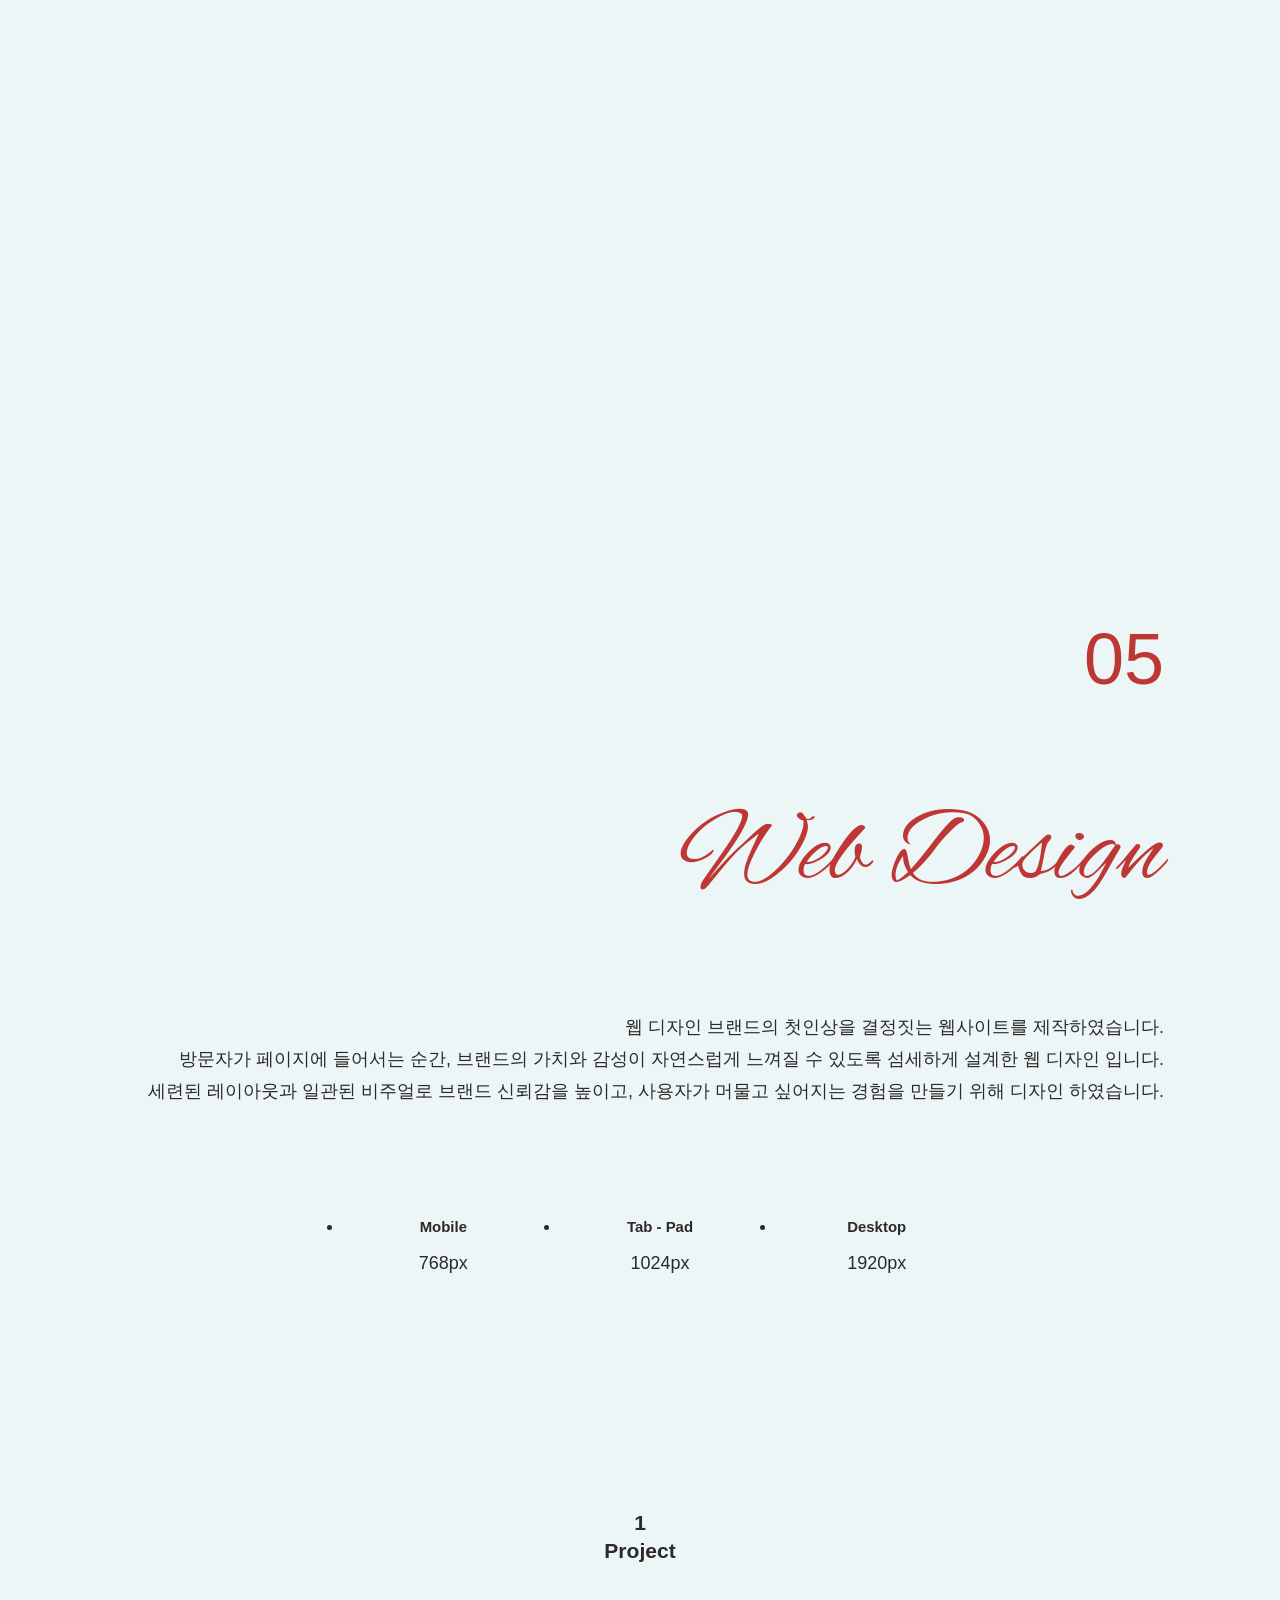
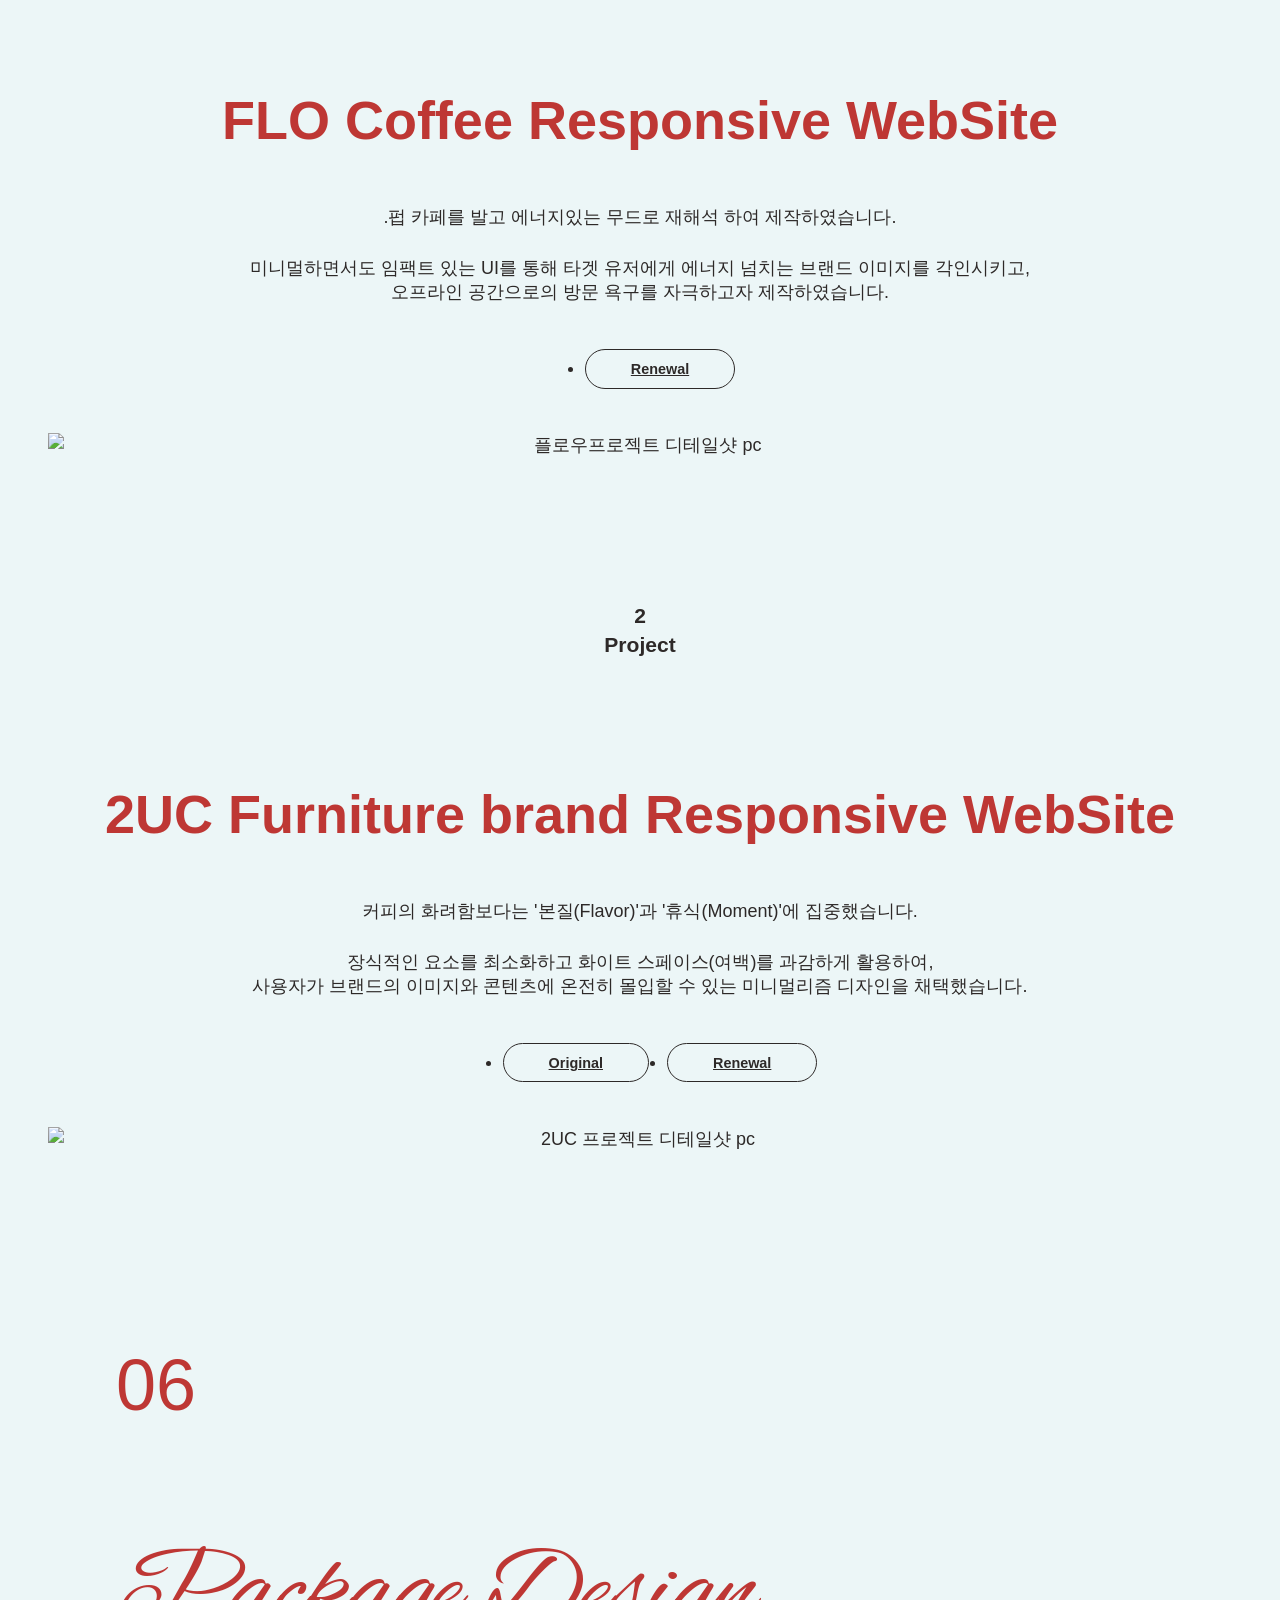
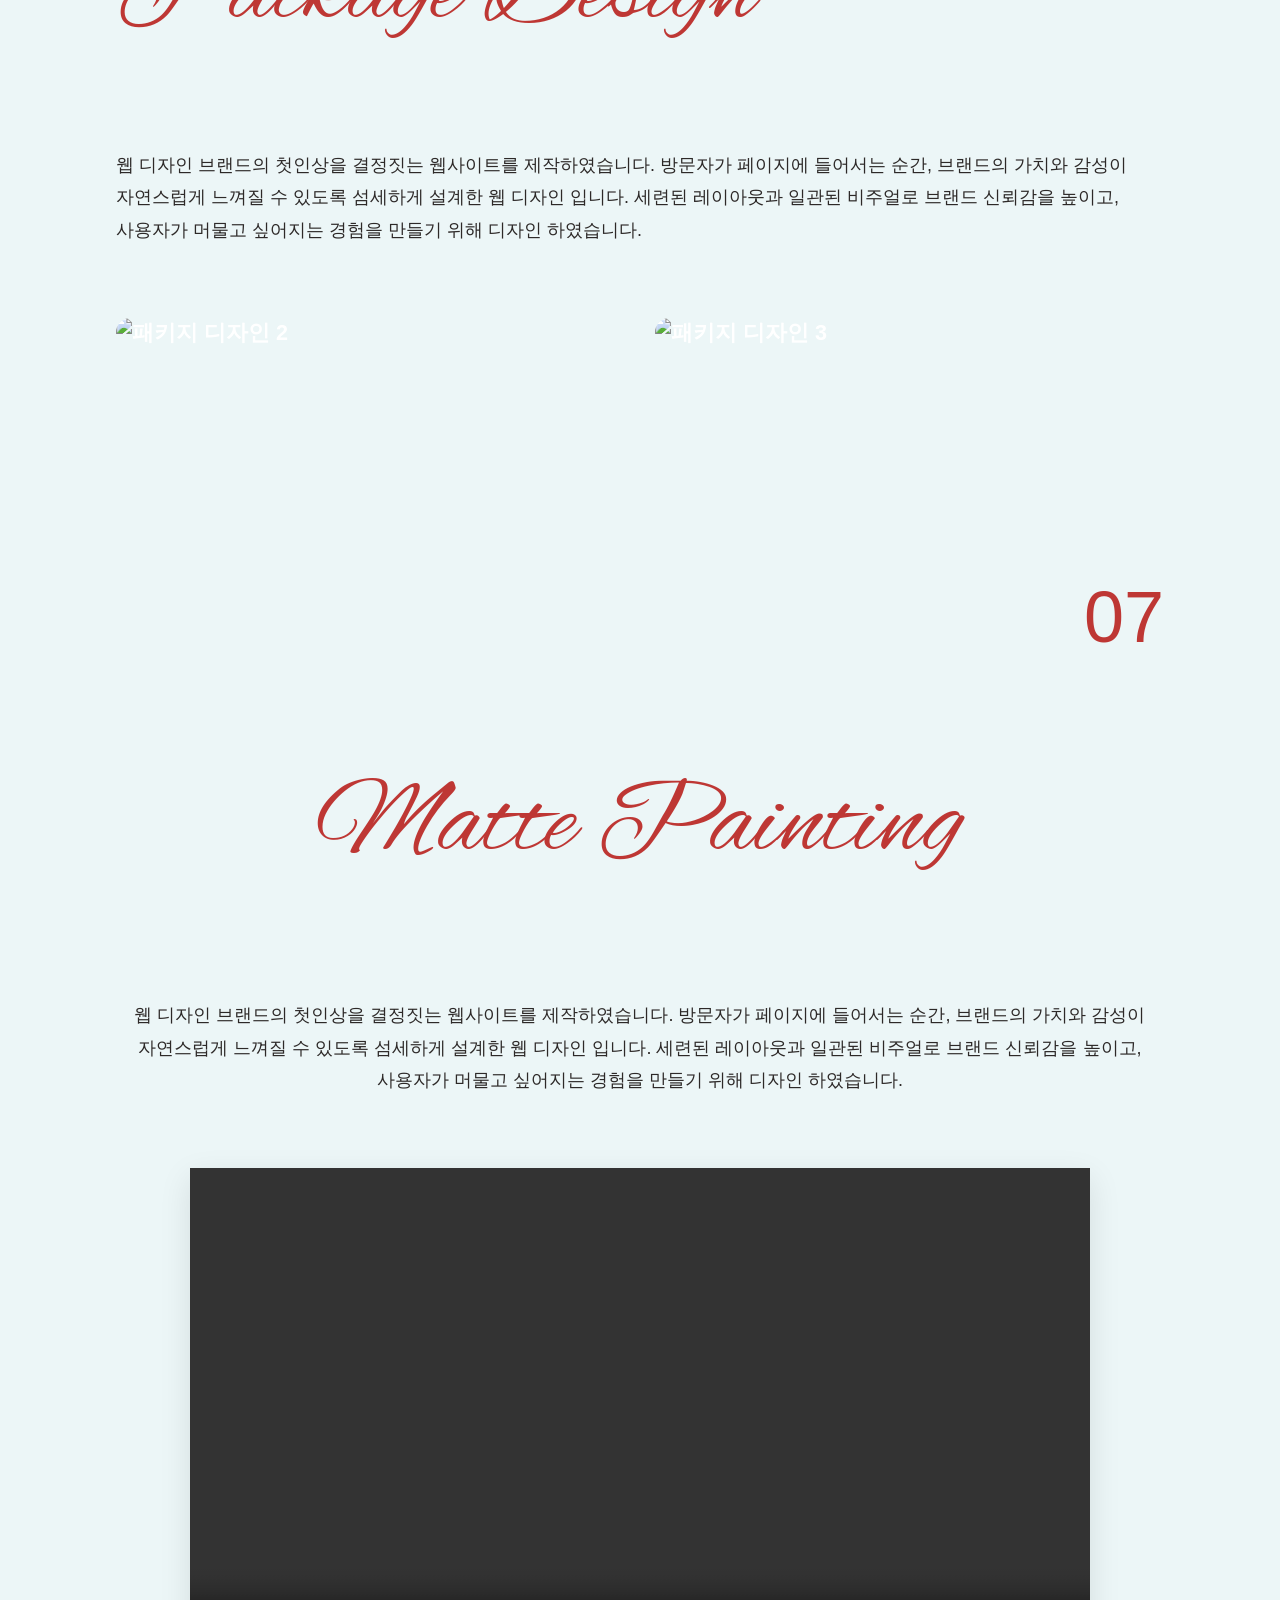
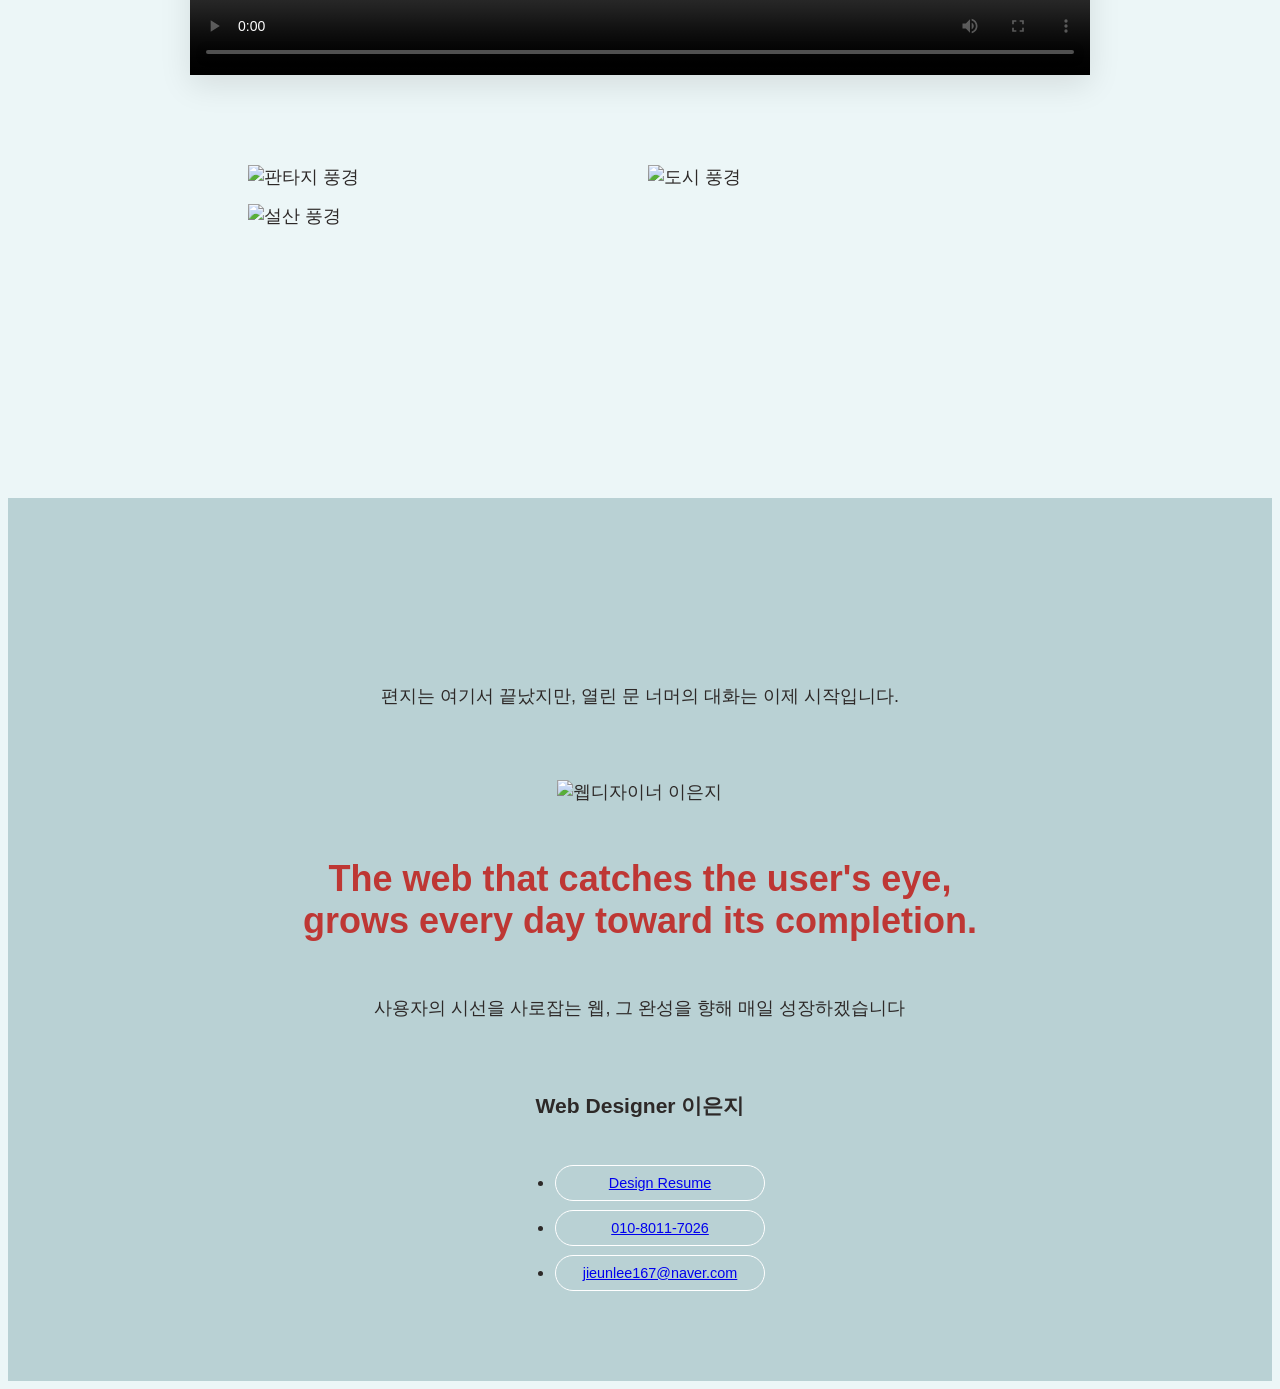
==== commit 9f0712b2: "반응형 780px 밑으로 수정하기" ====
--- a/index.html
+++ b/index.html
@@ -981,14 +981,14 @@
 
         </div>
     </div>
-
+</div>
 
 
 
 
 
 <div class="contact" id="sec8">
-            <div class="common-frame">
+            <!-- <div class="common-frame"> -->
                 <p>편지는 여기서 끝났지만, 열린 문 너머의 대화는 이제 시작입니다.</p>
                 <figure class="pro-img ">
                     <img src="./img/pop.png" alt="웹디자이너 이은지">
@@ -1001,7 +1001,7 @@
                     <li class="ani1"><a href="tel:01080117026">010-8011-7026</a></li>
                     <li class="ani1"><a href="mailto:jieunlee167@naver.com">jieunlee167@naver.com</a></li>
                 </ul>
-            </div>
+            <!-- </div> -->
         </div>
 
 
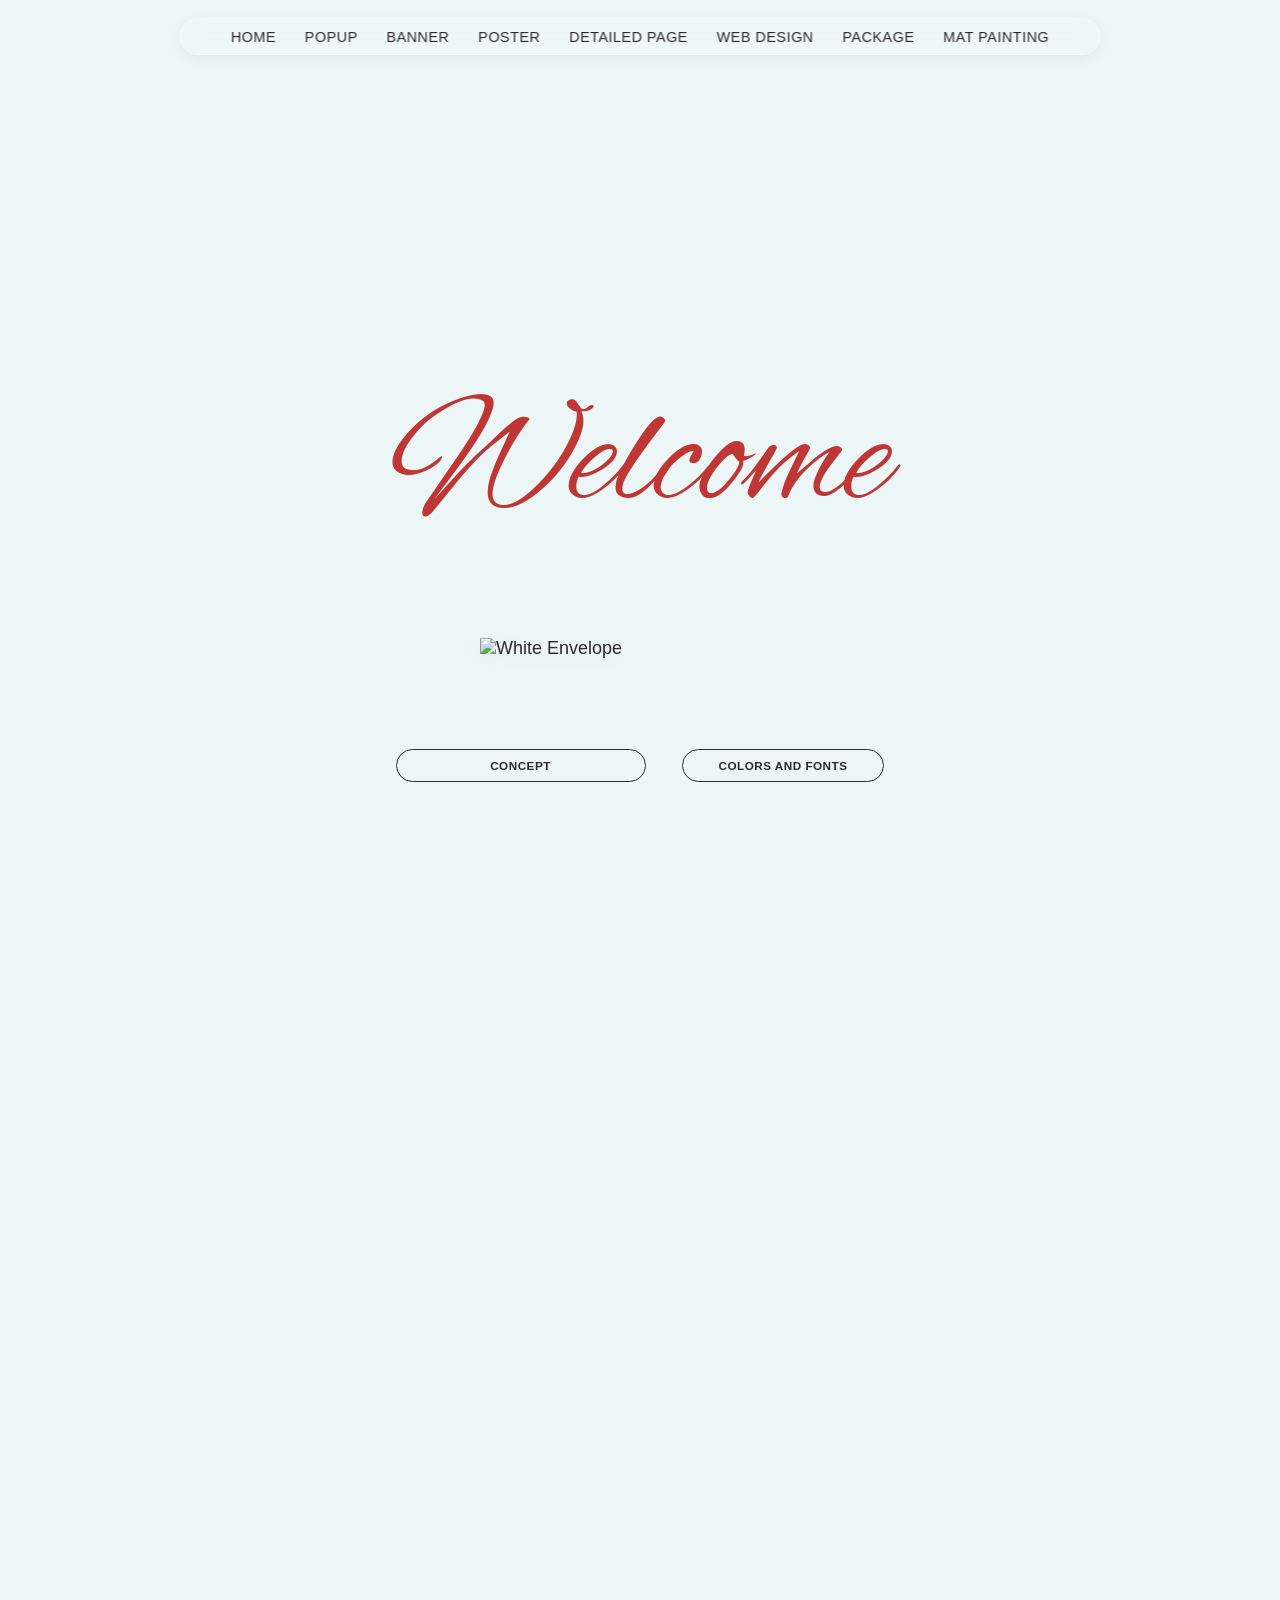
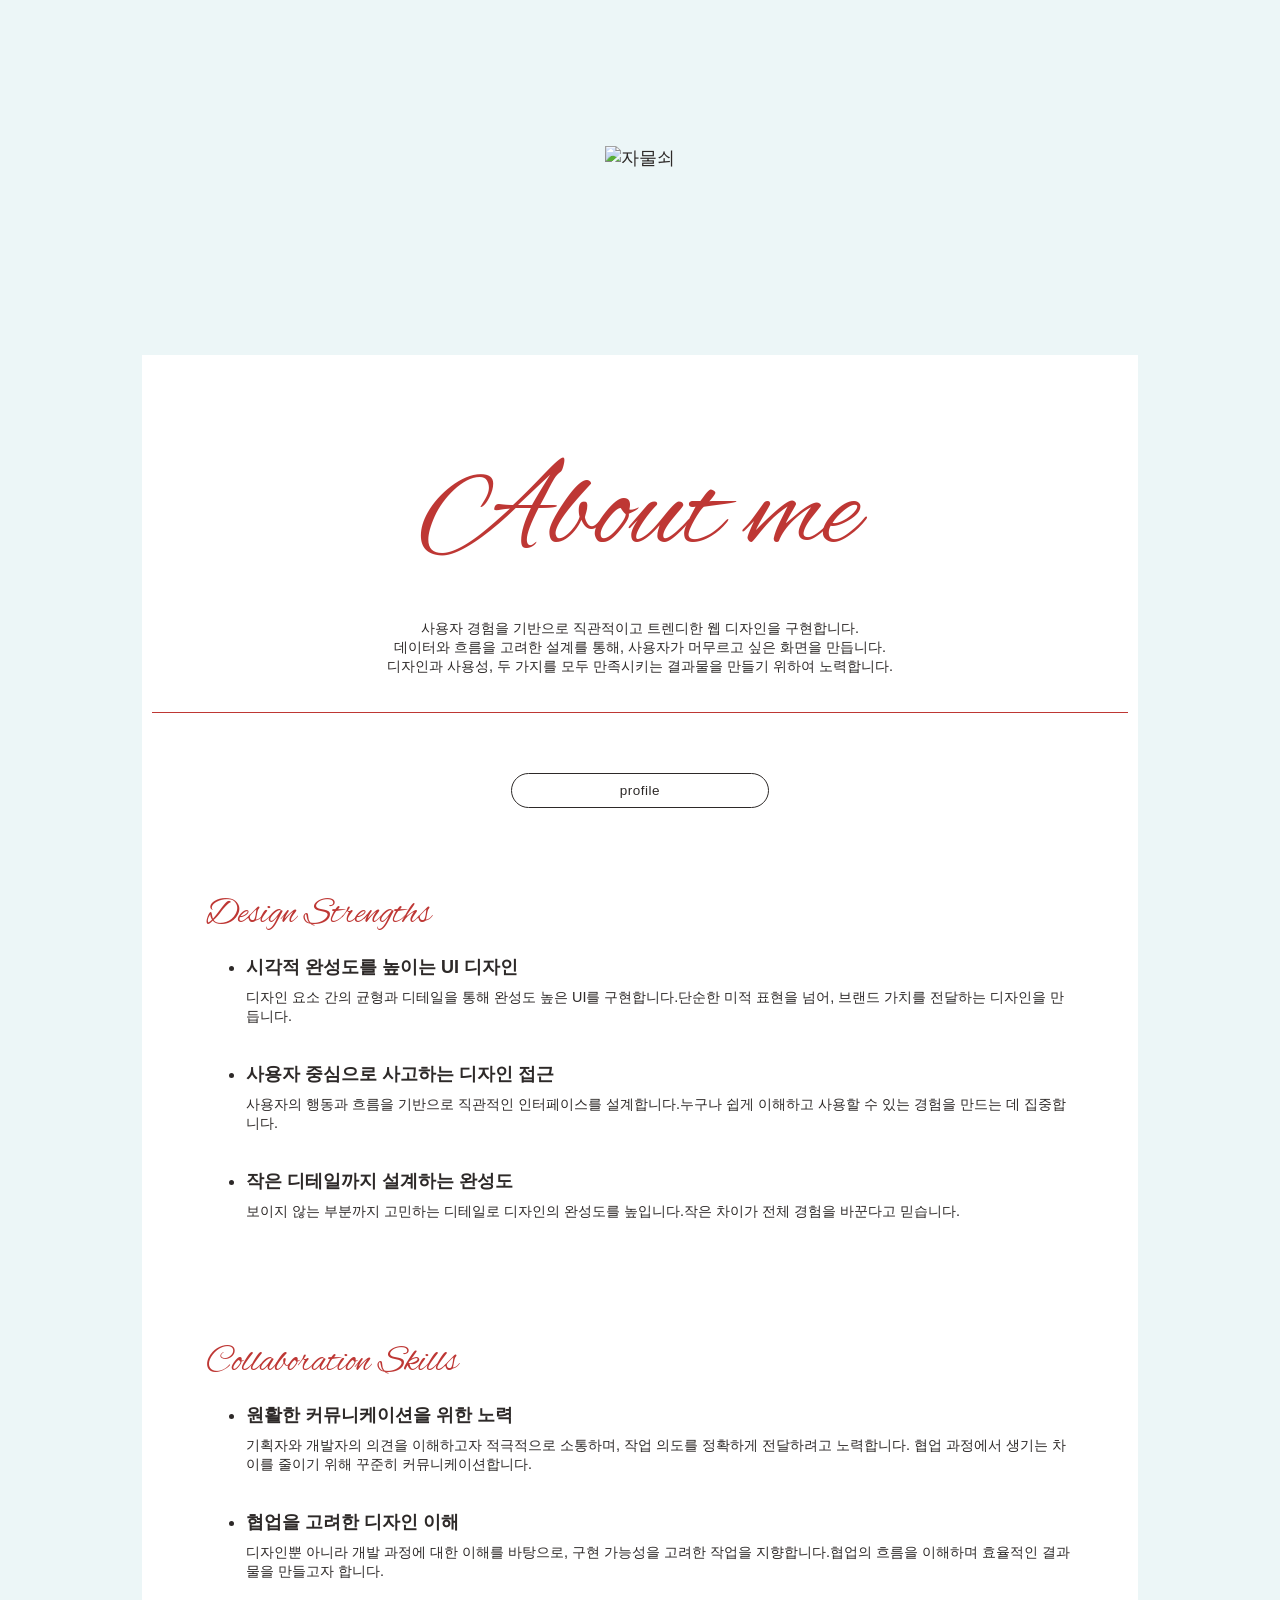
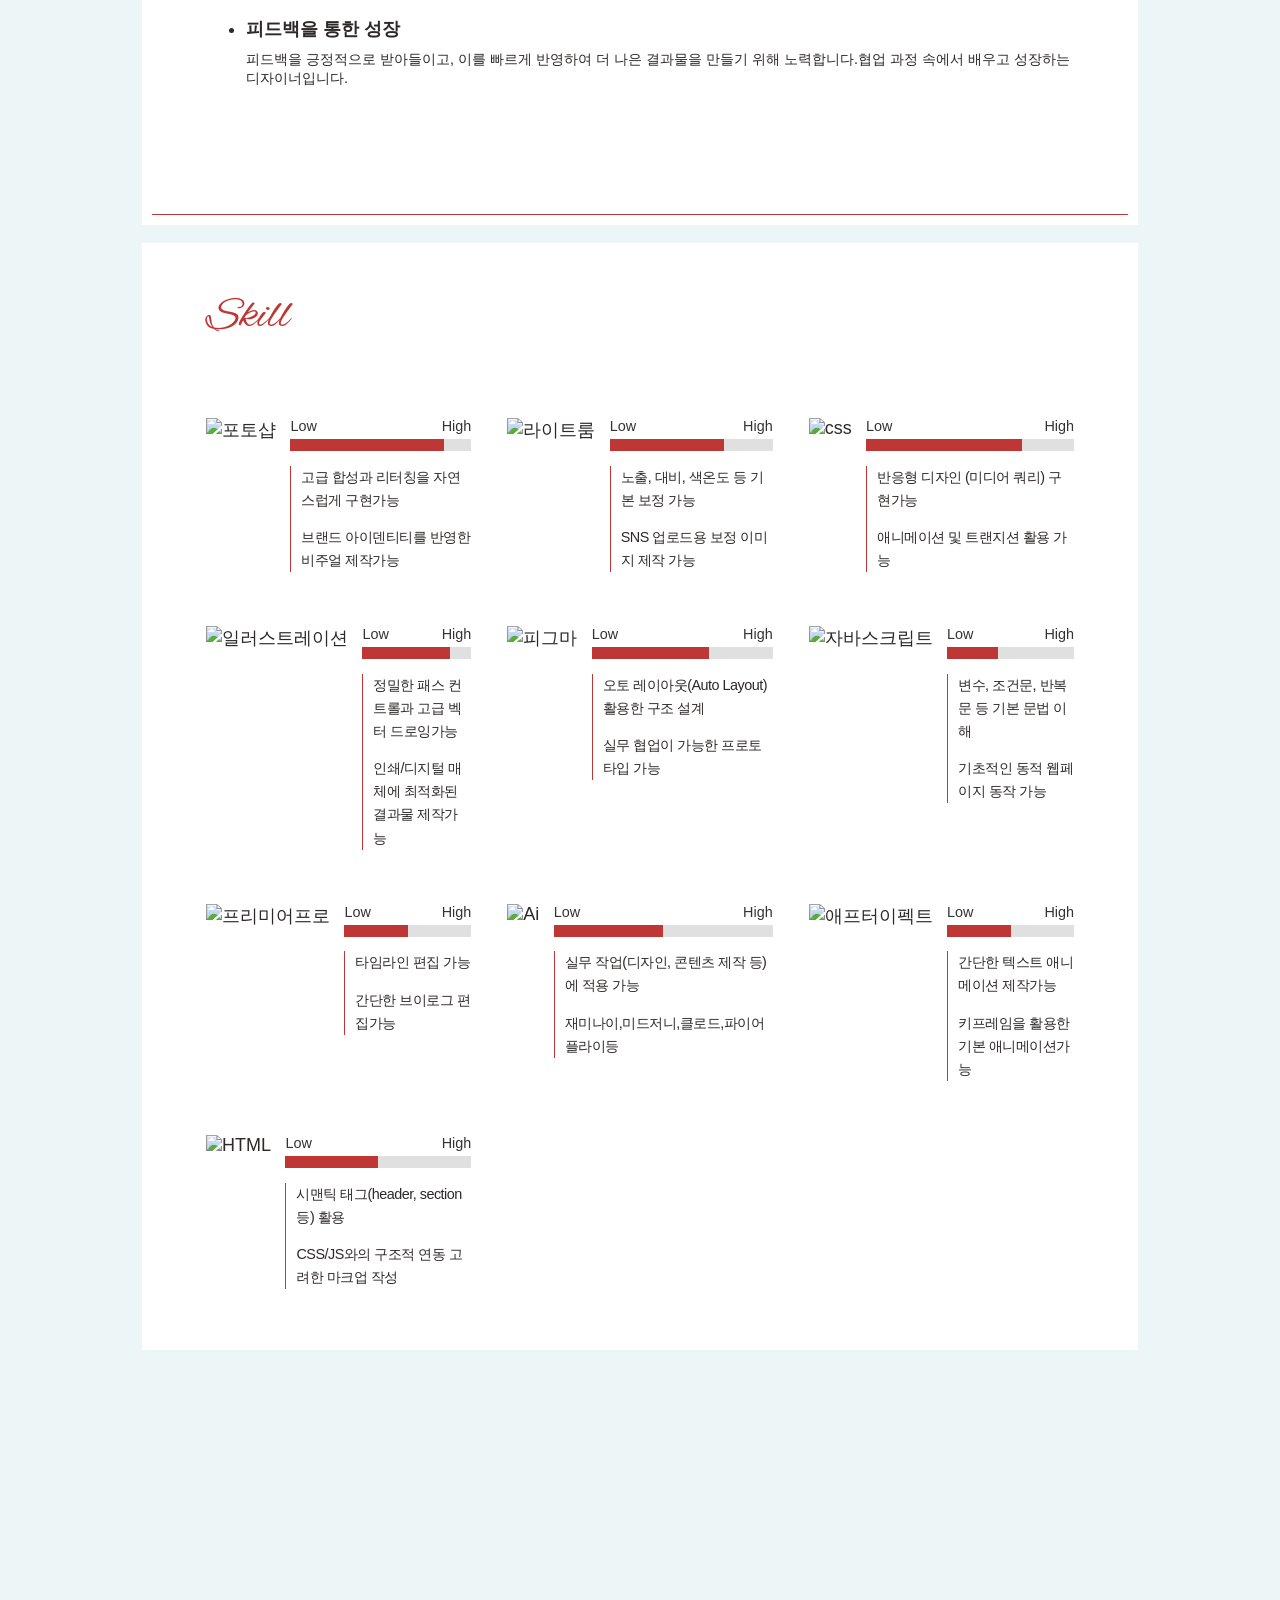
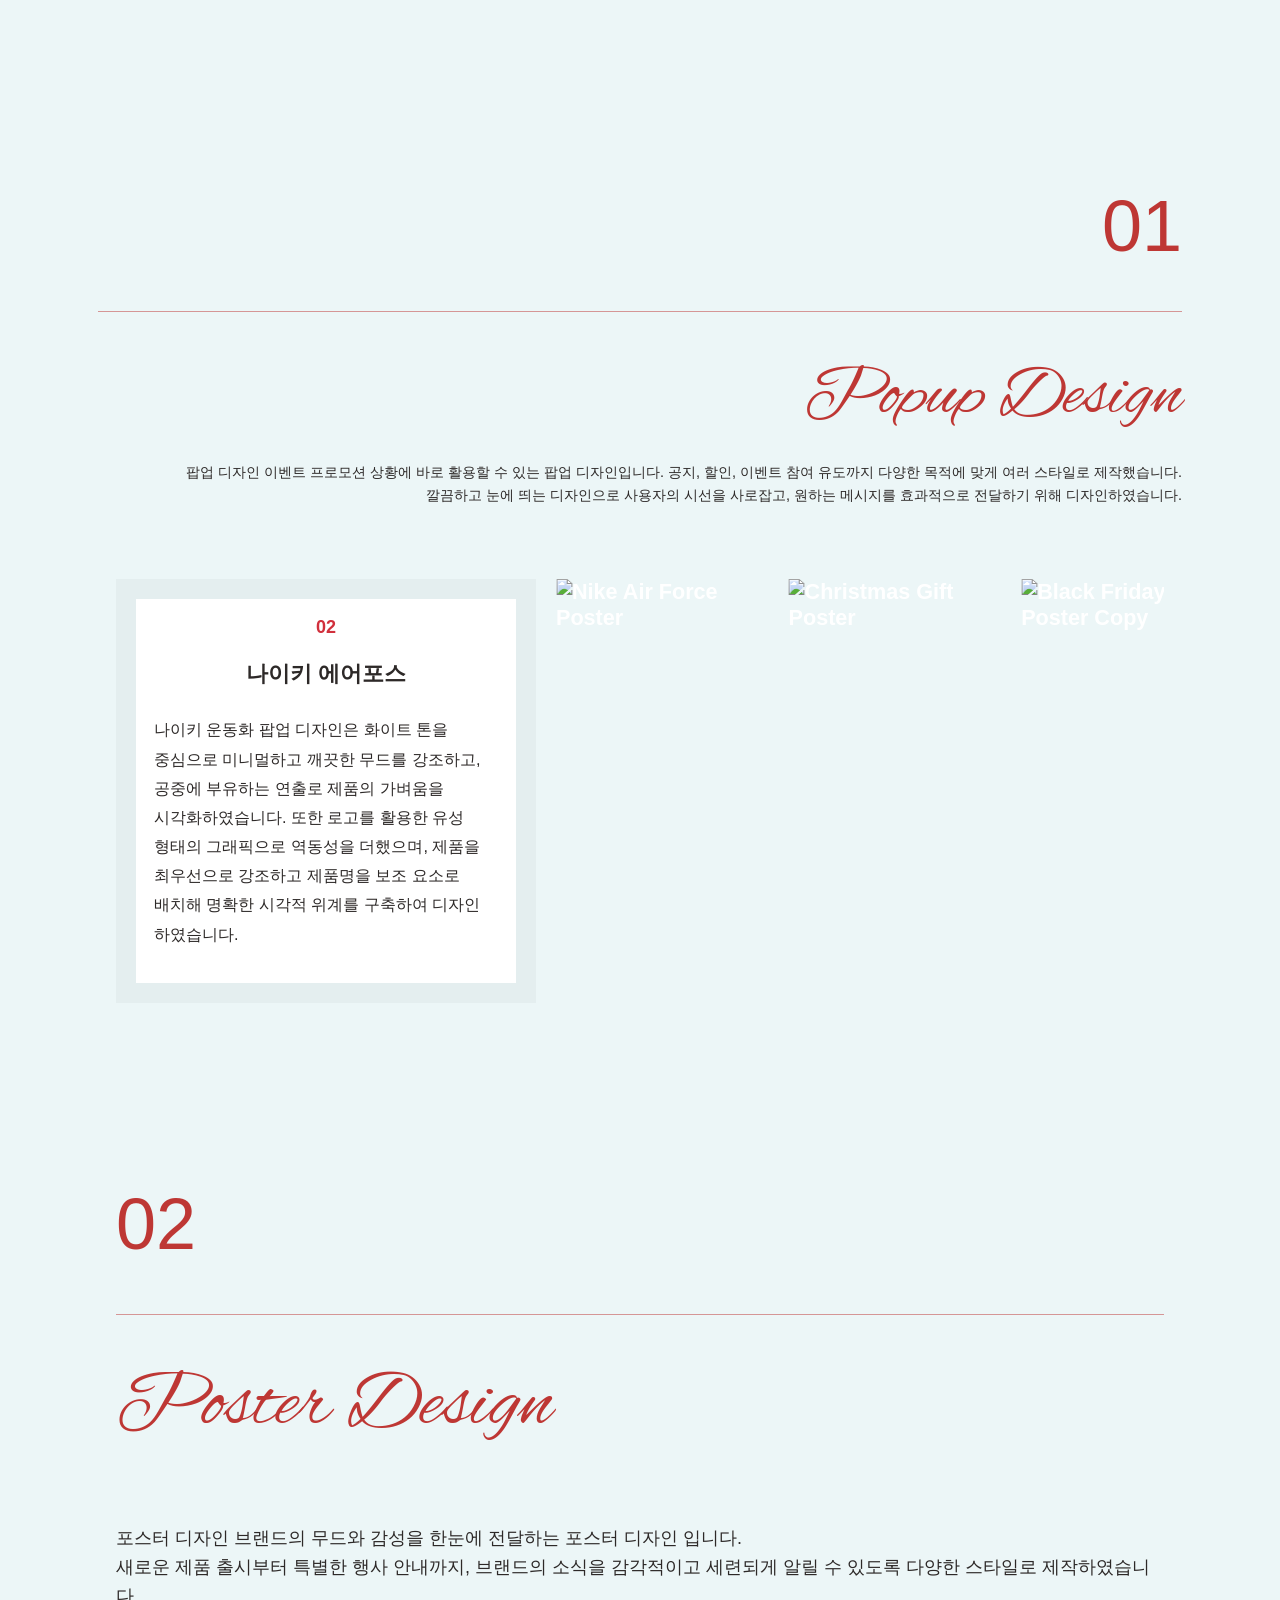
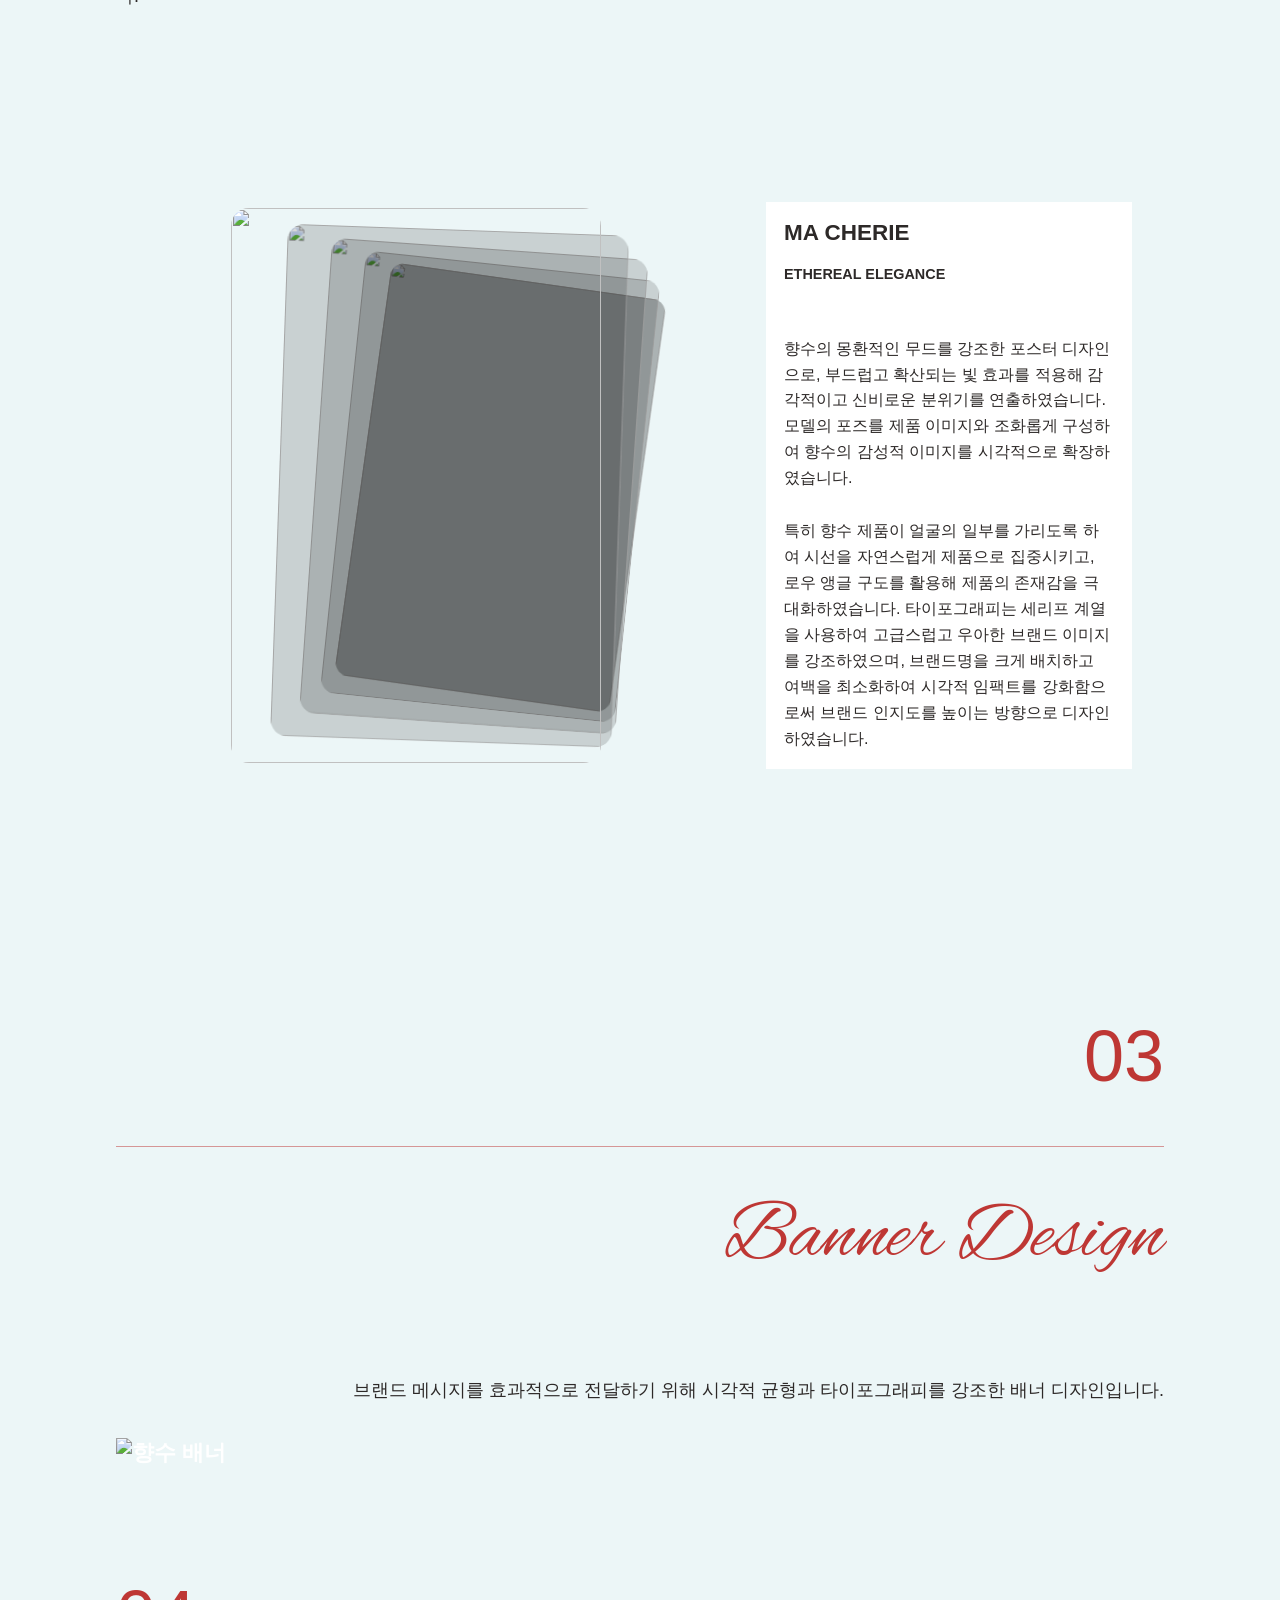
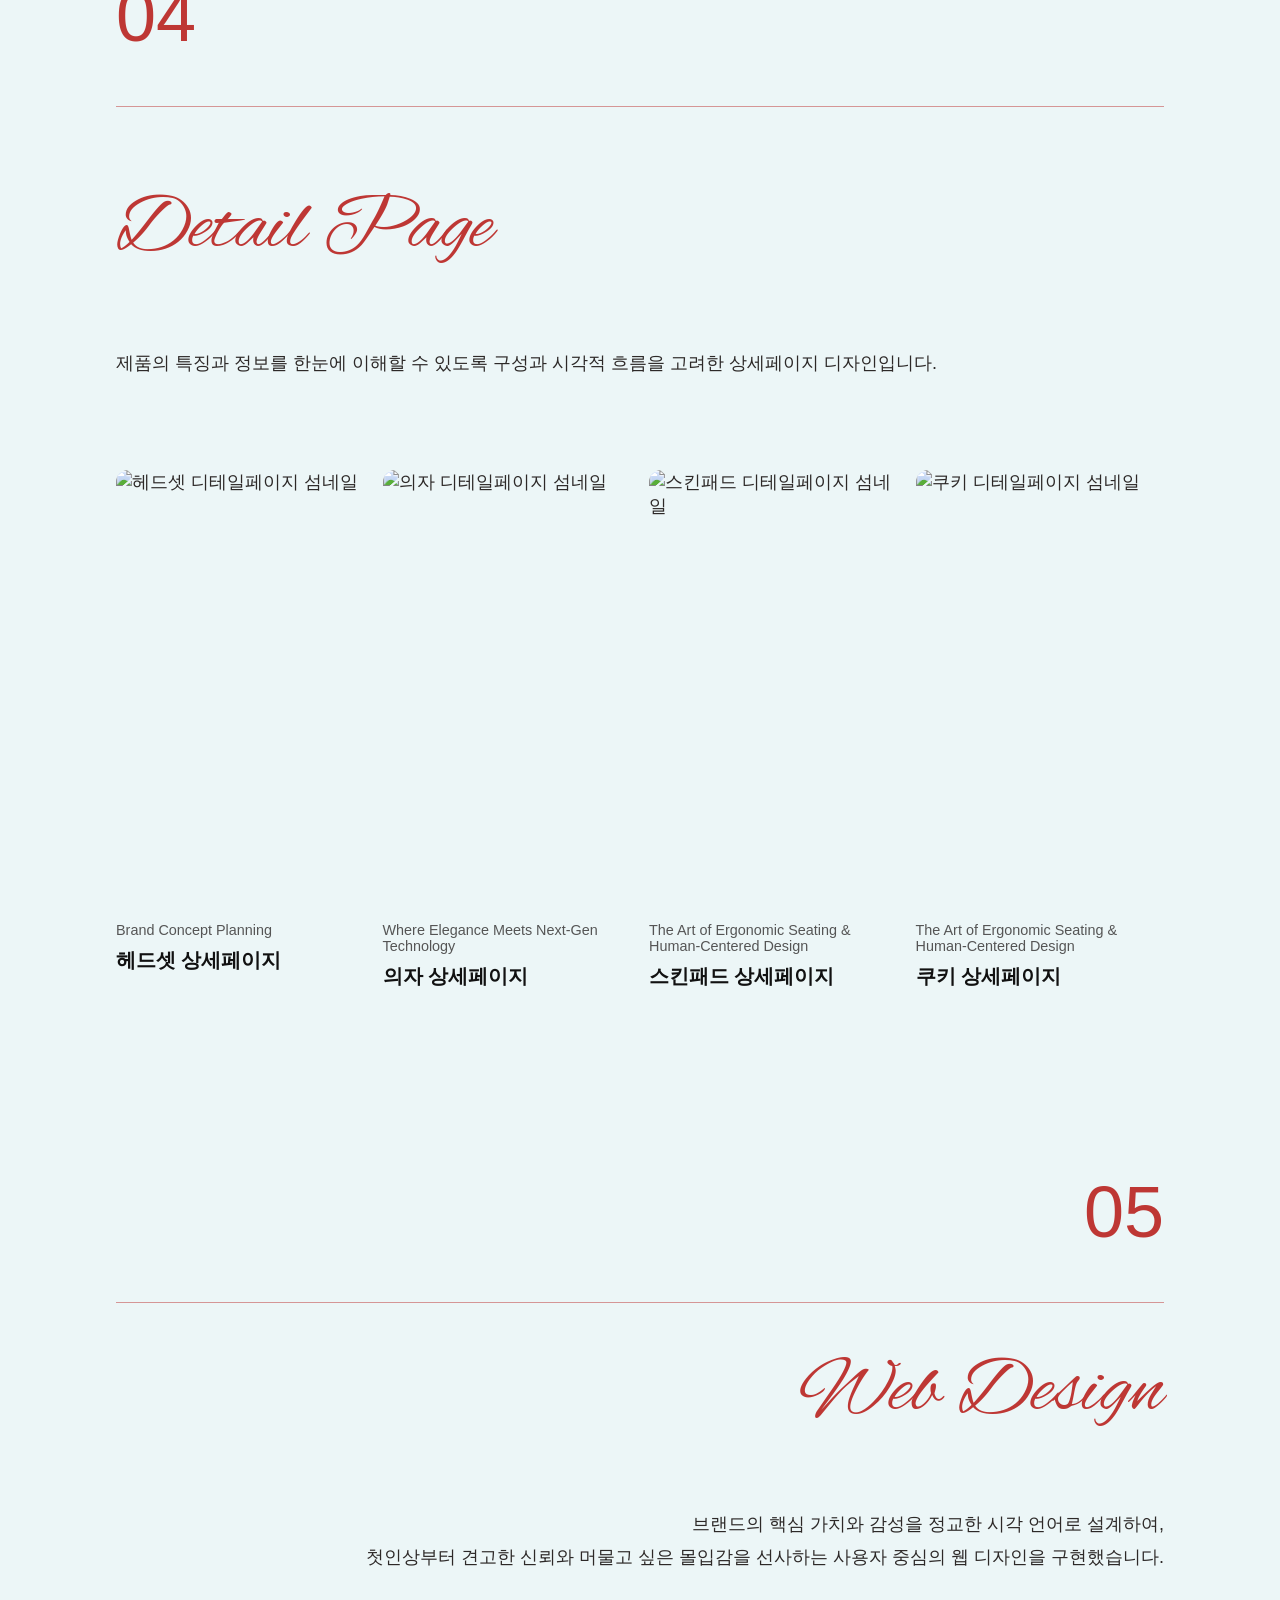
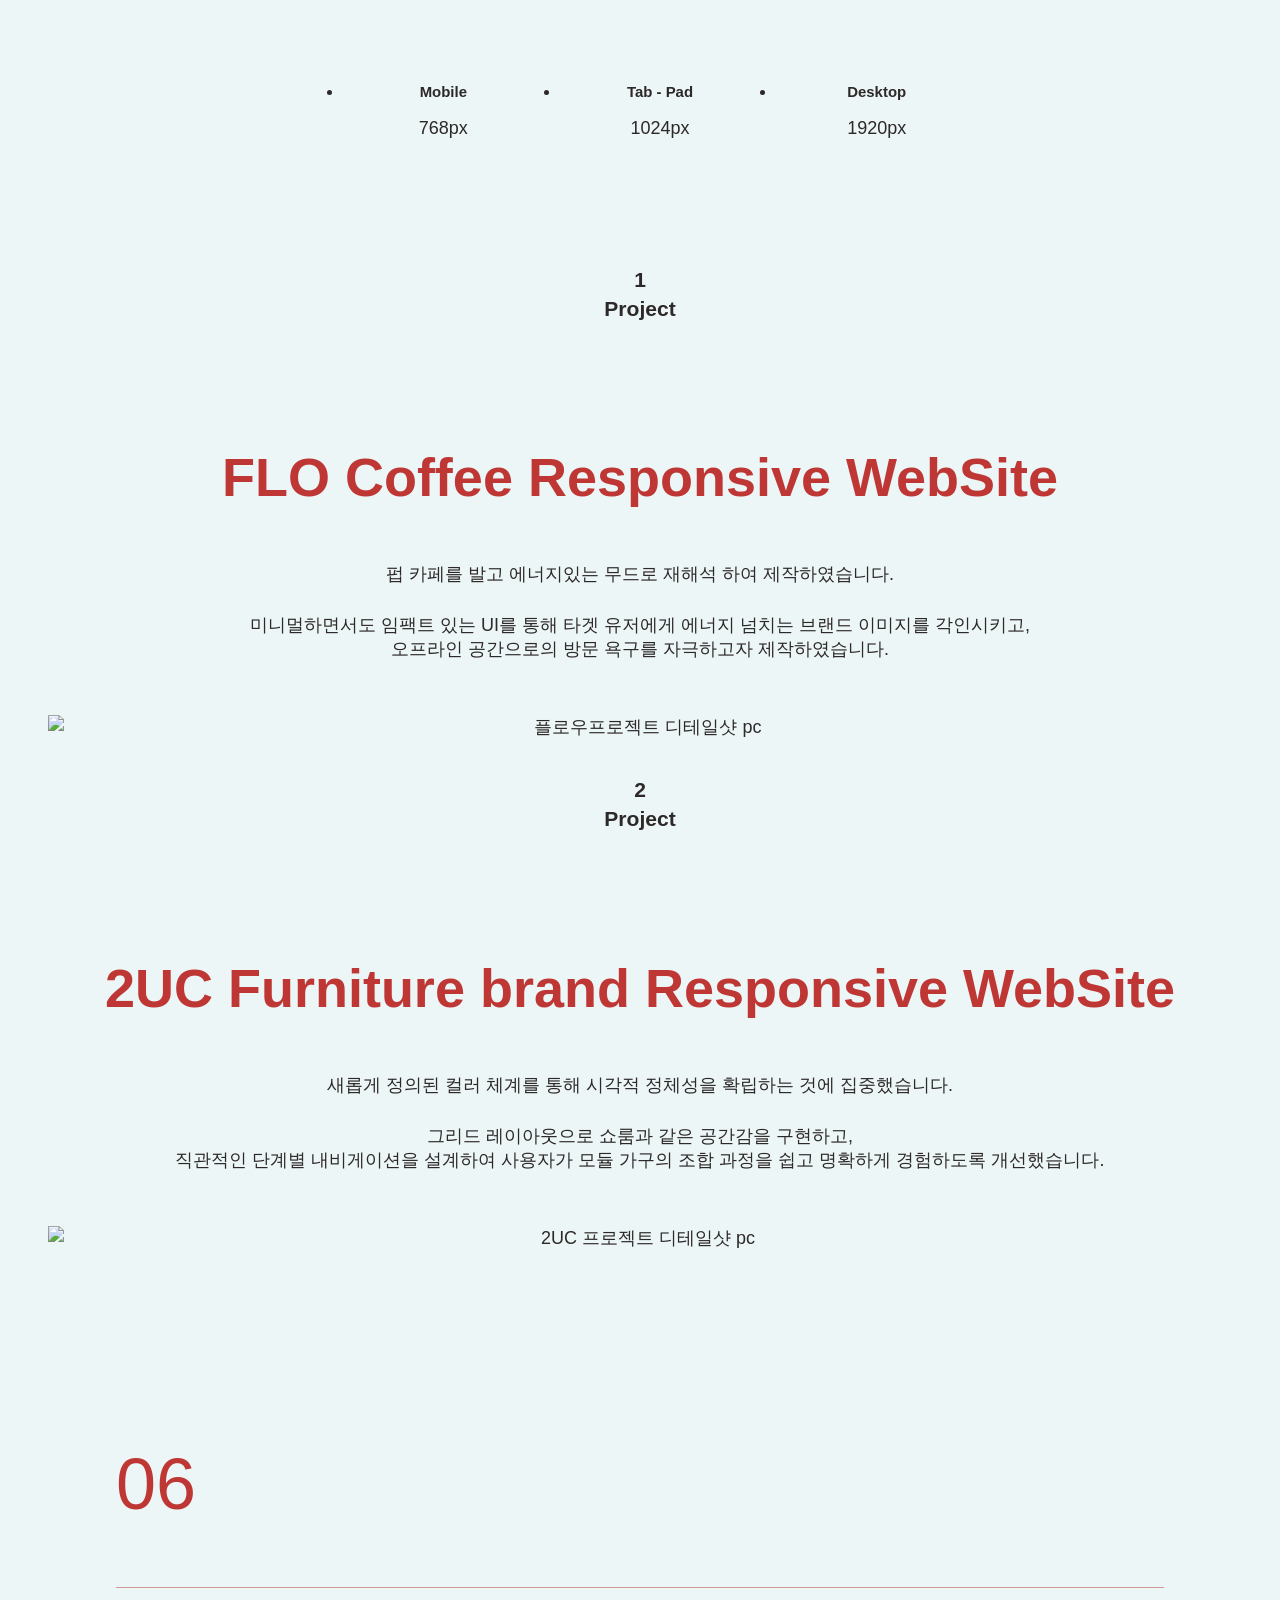
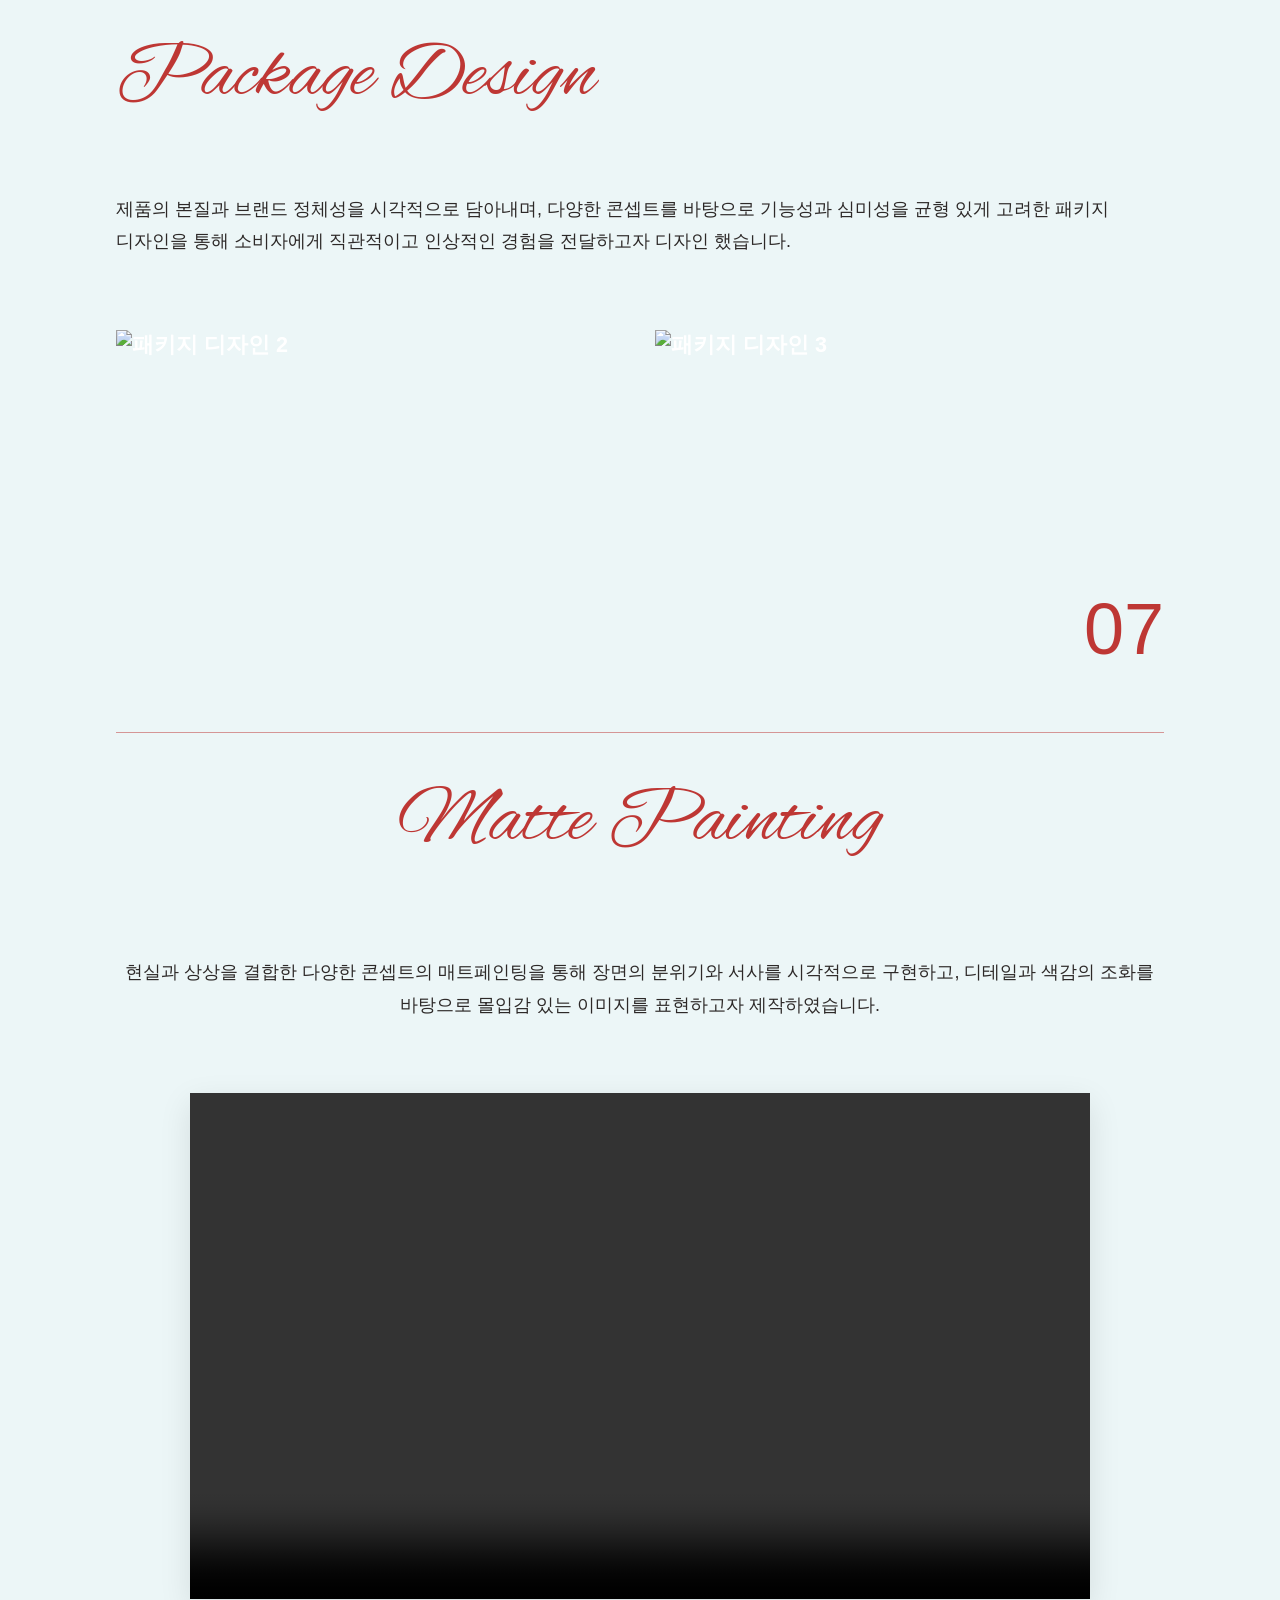
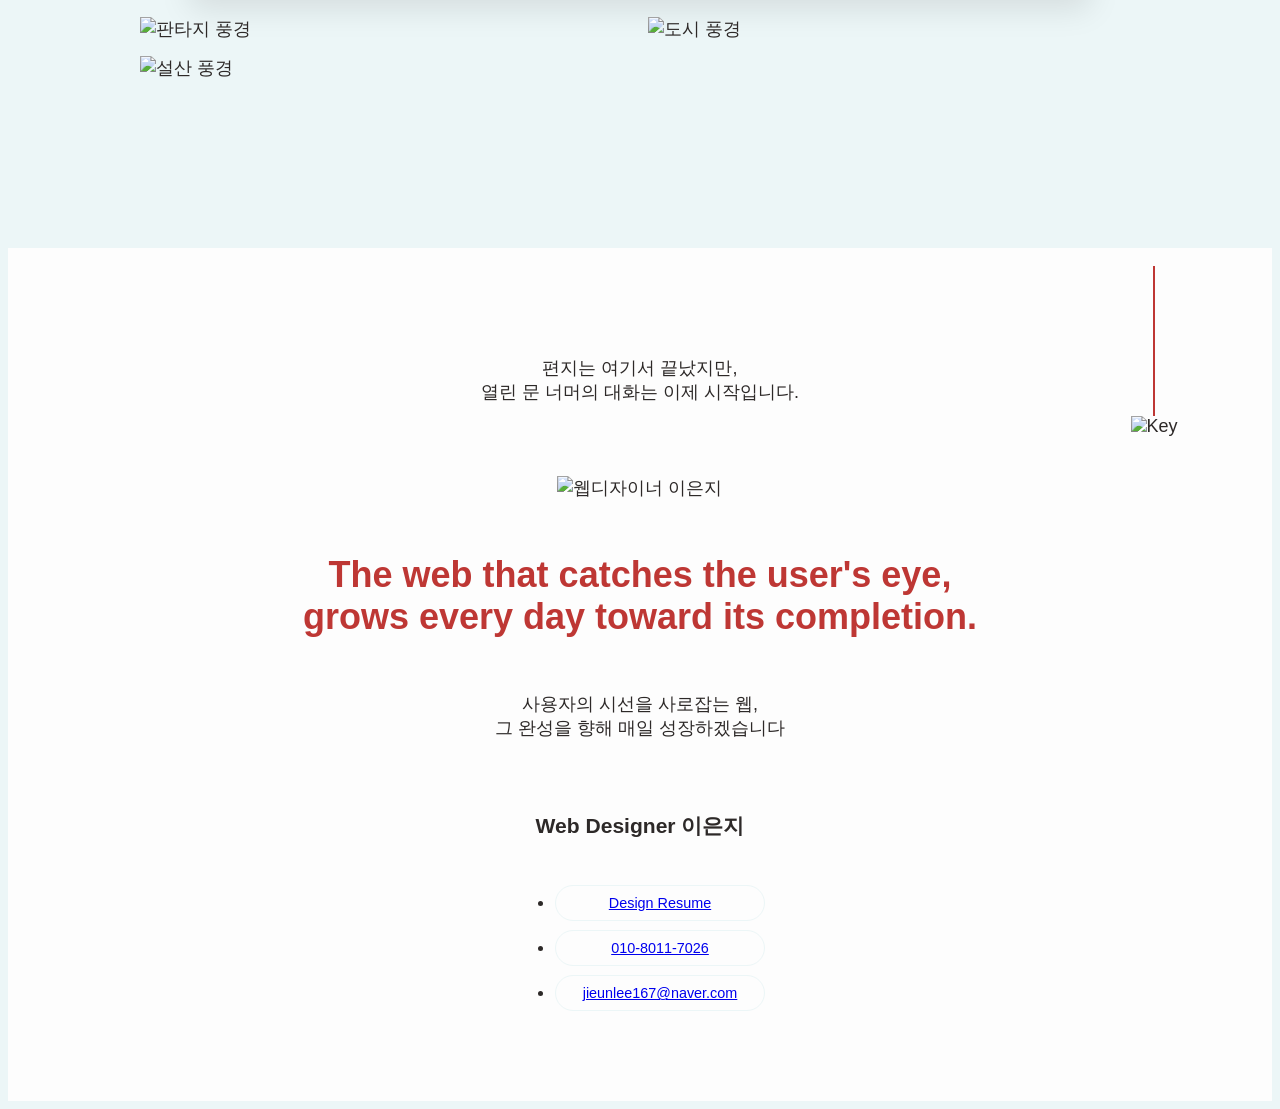
==== commit af0bcf81: "커밋" ====
--- a/index.html
+++ b/index.html
@@ -9,7 +9,7 @@
     <meta name="author" content="웹디자이너 이은지">
     <!-- 검색 엔진이 페이지 색인 허용시킴(선택적으로 사용) -->
     <meta name="robots" content="index, follow">
-    <link rel="icon" sizes="32x32" type="image/png" href="./img/favicon2.png">
+    <link rel="icon" sizes="32x32" type="image/png" href="./img/favicon.png">
 
     <!-- 오픈그래프 설정(카카오톡,페이스북과 같은 곳에 링크로 공유될 때 보여지는 카드 정보 내용) -->
     <meta property="og:title" content="웹디자이너 이은지 포트폴리오 웹사이트">
@@ -20,7 +20,7 @@
     <meta charset="UTF-8">
     <meta name="viewport" content="width=device-width, initial-scale=1.0">
 
-    <title>Document</title>
+    <title>웹디자이너 이은지 포트폴리오</title>
     <link rel="stylesheet" href="./css/reset.css">
     <link rel="stylesheet" href="./css/font.css">
     <link rel="stylesheet" href="./css/system.css">
@@ -41,22 +41,43 @@
 
 </head>
 <div>
-
-     <header id="main-header">
-        <nav>
-            <ul>
-                <li><a href="#hero">HOME</a></li>
-                <li><a href="#popup">POPUP</a></li>
-                <li><a href="#banner">BANNER</a></li>
-                <li><a href="#poster">POSTER</a></li>
-                <li><a href="#detailed-page">DETAILED PAGE</a></li>
-                <li><a href="#web-design">WEB DESIGN</a></li>
-                <li><a href="#package">PACKAGE</a></li>
-                <li><a href="#mat-painting">MAT PAINTING</a></li>
-            </ul>
-        </nav>
-    </header>
-
+<header id="main-header" class="on">
+    <nav>
+        <ul>
+            <li><a href="#hero">HOME</a></li>
+            <li><a href="#popup">POPUP</a></li>
+            <li><a href="#banner">BANNER</a></li>
+            <li><a href="#poster">POSTER</a></li>
+            <li><a href="#detailed-page">DETAILED PAGE</a></li>
+            <li><a href="#web-design">WEB DESIGN</a></li>
+            <li><a href="#package">PACKAGE</a></li>
+            <li><a href="#mat-painting">MAT PAINTING</a></li>
+        </ul>
+    </nav>
+</header>
+
+<header class="header-mobile">
+    <div class="logo">PORTFOLIO</div>
+    <button class="menu-toggle" id="menuToggle">
+        <!-- <span class="bar"></span>
+        <span class="bar"></span> -->
+        <img src="./img/menu.svg" alt="메뉴바">
+    </button>
+</header>
+
+<nav class="mobile-nav" id="mobileNav">
+    <button class="mobile-close" id="mobileClose"><img src="./img/material-symbols_close.svg" alt="메뉴 닫기버튼"></button>
+    <ul>
+        <li><a href="#hero">HOME</a></li>
+        <li><a href="#popup">POPUP</a></li>
+        <li><a href="#banner">BANNER</a></li>
+        <li><a href="#poster">POSTER</a></li>
+        <li><a href="#detailed-page">DETAILED PAGE</a></li>
+        <li><a href="#web-design">WEB DESIGN</a></li>
+        <li><a href="#package">PACKAGE</a></li>
+        <li><a href="#mat-painting">MAT PAINTING</a></li>
+    </ul>
+</nav>
     
 <!-- 히어로 섹션 ------------------------------------------------------------------------------------------------------------------------------------------>
     <section class="hero" id="hero">
@@ -128,7 +149,7 @@
                             <div class="font-preview preview-alex">Scorpio</div>
                             <div class="font-line"></div>
                             <div class="font-name">[Alex Brush]</div>
-                            <div class="font-desc">"디자인 요소 간의 균형과 디테일을 통해 완성도 높은 UI를 구현합니다. 단순한 미적 표현을 넘어, 브랜드 가치를 전달하는 디자인을 만듭니다."</div>
+                            <div class="font-desc">"부드러운 곡선과 감성적인 분위기를 통해 개성을 강조하고, 전체적으로 단정한 레이아웃에 시각적 리듬과 포인트를 더해주는 역할로 선택하였습니다."</div>
                         </div>
                         <div class="font-row">
                             <div class="font-label">Main</div>
@@ -137,7 +158,7 @@
                             <div class="font-label"></div> <div class="font-preview preview-suit">Scorpio</div>
                             <div class="font-line"></div>
                             <div class="font-name">[SUIT]</div>
-                            <div class="font-desc">"디자인 요소 간의 균형과 디테일을 통해 완성도 높은 UI를 구현합니다. 단순한 미적 표현을 넘어, 브랜드 가치를 전달하는 디자인을 만듭니다."</div>
+                            <div class="font-desc">"현대적이고 깔끔한 인상을 주어 정보 전달에 적합하며 다양한 디바이스에서도 높은 가독성을 유지하는 장점이 있어 선택하게되었습니다."</div>
                         </div>
 
                         <div class="modal-header">
@@ -147,15 +168,15 @@
                         <div class="color-section">
                             <div class="color-item">
                                 <div class="color-circle circle-point">Point</div>
-                                <p class="color-desc">"디자인 요소 간의 균형과 디테일을 통해 완성도 높은 UI를 구현합니다. 단순한 미적 표현을 넘어, 브랜드 가치를 전달하는 디자인을 만듭니다."</p>
+                                <p class="color-desc">"시선을 자연스럽게 끌어 중요한 요소를 강조하며,전체적으로 단정한 분위기에 생동감을 더해주며 전갈자리의 색을 표현하는 컬러이기 때문에 선택하게되었습니다."</p>
                             </div>
                             <div class="color-item">
                                 <div class="color-circle circle-typo">Typography</div>
-                                <p class="color-desc">"디자인 요소 간의 균형과 디테일을 통해 완성도 높은 UI를 구현합니다. 단순한 미적 표현을 넘어, 브랜드 가치를 전달하는 디자인을 만듭니다."</p>
+                                <p class="color-desc">"강한 대비를 주지 않으면서도 가독성을 유지해 장시간 사용에도 부담이 없도록 고려하며 무드와 어울리는 컬러로 선택하였습니다."</p>
                             </div>
                             <div class="color-item">
                                 <div class="color-circle circle-bg">Background</div>
-                                <p class="color-desc">"디자인 요소 간의 균형과 디테일을 통해 완성도 높은 UI를 구현합니다. 단순한 미적 표현을 넘어, 브랜드 가치를 전달하는 디자인을 만듭니다."</p>
+                                <p class="color-desc">"배경 컬러 #ECF6F7은 밝고 깨끗한 느낌을 주어 콘텐츠를 편안하게 읽을 수 있는 환경을 만들기 위해 선택하였습니다."</p>
                             </div>
                         </div>
                     </div>
@@ -176,7 +197,7 @@
                     <h2 class="alex fade-in-up">About  me</h2>
                     <h5 class="fade-in-up">사용자 경험을 기반으로 직관적이고 트렌디한 웹 디자인을 구현합니다.<br>데이터와 흐름을 고려한 설계를 통해, 사용자가 머무르고 싶은 화면을 만듭니다.<br>디자인과 사용성, 두 가지를 모두 만족시키는 결과물을 만들기 위하여 노력합니다.</h5>
     
-                    <a href="#" id="openModalBtn"><button class="fade-in-up ">profile</button></a>
+                    <a href="./img/resume.jpg" target="_blank" id="openModalBtn"><button class="fade-in-up ">profile</button></a>
                    
     
                     <div class="grid-text fade-in-up">
@@ -535,6 +556,14 @@
                             spaceBetween: 20,
                         },
                         1440: {
+                            slidesPerView: 2.4,
+                            spaceBetween: 20,
+                        },
+                        1600:{
+                            slidesPerView: 2.2,
+                            spaceBetween: 20,
+                        },
+                        1700:{
                             slidesPerView: 3.2,
                             spaceBetween: 20,
                         },
@@ -542,7 +571,7 @@
                 });
 
                 popupSwiper.on('slideChange', function () {
-                    const activeSlide = popupSwiper.slides[popupSwiper.realIndex];
+                    const activeSlide = popupSwiper.slides[popupSwiper.activeIndex];
                     const number = activeSlide.getAttribute('data-number');
                     const title = activeSlide.getAttribute('data-title');
                     const description = activeSlide.getAttribute('data-description');
@@ -575,24 +604,31 @@
                
 
             <div class="container fade-in-up" id="boundary">
-
-            <div class="frame-inner">
-                <div class="swiper poster-mySwiper">
-                    <div class="swiper-wrapper">
-                    <div class="swiper-slide slide-1" data-title="MA CHERIE" data-desc="향수의 몽환적인 무드를 강조한 포스터 디자인으로, 부드럽고 확산되는 빛 효과를 적용해 감각적이고 신비로운 분위기를 연출하였습니다. 모델의 포즈를 제품 이미지와 조화롭게 구성하여 향수의 감성적 이미지를 시각적으로 확장하였습니다. 특히 향수 제품이 얼굴의 일부를 가리도록 하여 시선을 자연스럽게 제품으로 집중시키고, 로우 앵글 구도를 활용해 제품의 존재감을 극대화하였습니다. 타이포그래피는 세리프 계열을 사용하여 고급스럽고 우아한 브랜드 이미지를 강조하였으며, 브랜드명을 크게 배치하고 여백을 최소화하여 시각적 임팩트를 강화함으로써 브랜드 인지도를 높이는 방향으로 디자인하였습니다."><img src="./img/poster1-1.png" alt=""></div>
-                    <div class="swiper-slide slide-2" data-title="MELLO" data-desc="크림 말차 라떼 프로모션을 위한 카페 음료 포스터 디자인으로, 제품의 부드러운 크림 텍스처를 강조하기 위해 숟가락으로 크림이 떨어지는 순간을 시각적으로 표현하였습니다. 이를 통해 입안에서 부드럽게 퍼지는 질감을 직관적으로 전달하고, 제품의 촉감적 이미지를 강화하였습니다. 타이포그래피는 화이트 컬러를 기반으로 구성하고, 메인 타이포 주변에 말차 그린 계열의 반사광 효과를 적용해 신선하고 은은한 풍미를 시각화하였습니다. 전체적으로 크리미함과 말차의 조화를 강조하여, 제품의 감각적 매력을 극대화한 디자인으로 구성하였습니다."><img src="./img/poster1-2.png" alt=""></div>
-                    <div class="swiper-slide slide-3" data-title="HANDS&HOUR" data-desc="컬러풀하고 독창적인 디자인의 가구를 강조하기 위한 포스터 디자인으로, 화면 전체를 활용한 타이트한 레이아웃으로 구성하여 시각적 밀도와 에너지를 극대화하였습니다. 타이포그래피는 크게 배치하여 강한 시각적 중심을 형성하고, 제품 이미지와 자연스럽게 얽히도록 구성함으로써 전체적으로 꽉 찬 구성 속에서도 정보 위계가 명확하게 전달되도록 설계하였습니다."><img src="./img/poster1-3.png" alt=""></div>
-                    <div class="swiper-slide slide-3" data-title="NEO-FLUX" data-desc="힙한 개성을 지닌 패션 브랜드 무드를 강조하기 위해 동적인 비주얼 중심으로 포스터를 디자인하였습니다. 모델이 걸어가는 장면을 전·후면으로 분할 배치하고, 잔상 효과를 적용하여 움직임과 에너지가 느껴지는 힙한 분위기를 연출하였습니다. 착장 제품에는 박스형 그래픽 요소를 활용해 제품명을 명확히 표기함으로써 패션 아이템에 대한 정보 전달력을 강화하였습니다. 또한 인쇄물에서 사용되는 다양한 타이포 및 기호 요소를 추가하여 그래픽적인 완성도를 높이고, 스트리트 감성과 브랜드 아이덴티티가 결합된 비주얼로 구성하였습니다."><img src="./img/poster2-1.png" alt=""></div>
-                    <div class="swiper-slide slide-3" data-title="FLO" data-desc="크림 음료를 주력으로 판매하는 카페 브랜드의 무드를 알리기 위한 포스터 디자인으로, 크림이 자연스럽게 흘러내리는 비주얼을 중심으로 음료의 부드러운 질감과 즐거운 경험을 시각적으로 표현하였습니다. 서로 잔을 부딪히며 음료를 즐기는 상황을 연상시키는 구성으로, 브랜드가 지향하는 소셜한 분위기를 강화하였습니다. 상단에는 브랜드명을 크게 배치하여 인지도를 높이되, 채도를 낮춘 컬러 톤으로 처리해 크림 음료와 조화를 이루도록 설계하였습니다. 또한 노란색과 파란색 포인트 컬러를 활용해 제품 주변에 시선 유도 효과를 주고 시각적 위계를 형성하였습니다. 여기에 빈티지 텍스처를 적용해 주 고객층인 젊은 타깃층이 선호하는 레트로 감성을 더한 포스터로 완성하였습니다."><img src="./img/poster2-2.png" alt=""></div>
-                    <div class="swiper-slide slide-3" data-title="보롬왓 메밀 축제" data-desc="자연의 싱그러움을 담은 세 번째 상품 설명입니다. 스와이프하여 확인해보세요."><img src="./img/poster2-3.png" alt=""></div>
-                    </div>
-                </div>
-            </div>
-
-            <div class="glass-box" id="dragBox">
-                <h3 id="infoTitle">MA CHERIE</h3>
-                <p id="infoDesc">향수의 몽환적인 무드를 강조한 포스터 디자인으로, 부드럽고 확산되는 빛 효과를 적용해 감각적이고 신비로운 분위기를 연출하였습니다. 모델의 포즈를 제품 이미지와 조화롭게 구성하여 향수의 감성적 이미지를 시각적으로 확장하였습니다. 특히 향수 제품이 얼굴의 일부를 가리도록 하여 시선을 자연스럽게 제품으로 집중시키고, 로우 앵글 구도를 활용해 제품의 존재감을 극대화하였습니다. 타이포그래피는 세리프 계열을 사용하여 고급스럽고 우아한 브랜드 이미지를 강조하였으며, 브랜드명을 크게 배치하고 여백을 최소화하여 시각적 임팩트를 강화함으로써 브랜드 인지도를 높이는 방향으로 디자인하였습니다.
-</p>
+            <div class="common-fram">
+                <div class="frame-inner">
+                    <div class="swiper poster-mySwiper">
+                        <div class="swiper-wrapper">
+                        <div class="swiper-slide slide-1" data-title="MA CHERIE" data-desc1="향수의 몽환적인 무드를 강조한 포스터 디자인으로, 부드럽고 확산되는 빛 효과를 적용해 감각적이고 신비로운 분위기를 연출하였습니다. 모델의 포즈를 제품 이미지와 조화롭게 구성하여 향수의 감성적 이미지를 시각적으로 확장하였습니다."
+                        data-desc2="특히 향수 제품이 얼굴의 일부를 가리도록 하여 시선을 자연스럽게 제품으로 집중시키고, 로우 앵글 구도를 활용해 제품의 존재감을 극대화하였습니다. 타이포그래피는 세리프 계열을 사용하여 고급스럽고 우아한 브랜드 이미지를 강조하였으며, 브랜드명을 크게 배치하고 여백을 최소화하여 시각적 임팩트를 강화함으로써 브랜드 인지도를 높이는 방향으로 디자인하였습니다." data-mood="Ethereal Elegance"><img src="./img/poster1-1.png" alt=""></div>
+                        <div class="swiper-slide slide-2" data-title="MELLO" data-desc1="크림 말차 라떼 프로모션을 위한 카페 음료 포스터 디자인으로, 제품의 부드러운 크림 텍스처를 강조하기 위해 숟가락으로 크림이 떨어지는 순간을 시각적으로 표현하였습니다. 이를 통해 입안에서 부드럽게 퍼지는 질감을 직관적으로 전달하고, 제품의 촉감적 이미지를 강화하였습니다." data-desc2="타이포그래피는 화이트 컬러를 기반으로 구성하고, 메인 타이포 주변에 말차 그린 계열의 반사광 효과를 적용해 신선하고 은은한 풍미를 시각화하였습니다. 전체적으로 크리미함과 말차의 조화를 강조하여, 제품의 감각적 매력을 극대화한 디자인으로 구성하였습니다." data-mood="Tactile Minimalism"><img src="./img/poster1-2.png" alt=""></div>
+                        <div class="swiper-slide slide-3" data-title="HANDS&HOUR" data-desc1="컬러풀하고 독창적인 디자인의 가구를 강조하기 위한 포스터 디자인으로, 화면 전체를 활용한 타이트한 레이아웃으로 구성하여 시각적 밀도와 에너지를 극대화하였습니다." data-desc2="타이포그래피는 크게 배치하여 강한 시각적 중심을 형성하고, 제품 이미지와 자연스럽게 얽히도록 구성함으로써 전체적으로 꽉 찬 구성 속에서도 정보 위계가 명확하게 전달되도록 설계하였습니다." data-mood="Graphic Pop Modernism"><img src="./img/poster1-3.png" alt=""></div>
+                        <div class="swiper-slide slide-3" data-title="NEO-FLUX" data-desc1="힙한 개성을 지닌 패션 브랜드 무드를 강조하기 위해 동적인 비주얼 중심으로 포스터를 디자인하였습니다. 모델이 걸어가는 장면을 전·후면으로 분할 배치하고, 잔상 효과를 적용하여 움직임과 에너지가 느껴지는 힙한 분위기를 연출하였습니다." data-desc2="착장 제품에는 박스형 그래픽 요소를 활용해 제품명을 명확히 표기함으로써 패션 아이템에 대한 정보 전달력을 강화하였습니다. 또한 인쇄물에서 사용되는 다양한 타이포 및 기호 요소를 추가하여 그래픽적인 완성도를 높이고, 스트리트 감성과 브랜드 아이덴티티가 결합된 비주얼로 구성하였습니다." data-mood="Cyber-Street Futurism"><img src="./img/poster2-1.png" alt=""></div>
+                        <div class="swiper-slide slide-3" data-title="FLO" data-desc1="크림 음료를 주력으로 판매하는 카페 브랜드의 무드를 알리기 위한 포스터 디자인으로, 크림이 자연스럽게 흘러내리는 비주얼을 중심으로 음료의 부드러운 질감과 즐거운 경험을 시각적으로 표현하였습니다. 서로 잔을 부딪히며 음료를 즐기는 상황을 연상시키는 구성으로, 브랜드가 지향하는 소셜한 분위기를 강화하였습니다." data-desc2="상단에는 브랜드명을 크게 배치하여 인지도를 높이되, 채도를 낮춘 컬러 톤으로 처리해 크림 음료와 조화를 이루도록 설계하였습니다. 또한 노란색과 파란색 포인트 컬러를 활용해 제품 주변에 시선 유도 효과를 주고 시각적 위계를 형성하였습니다. 여기에 빈티지 텍스처를 적용해 주 고객층인 젊은 타깃층이 선호하는 레트로 감성을 더한 포스터로 완성하였습니다." data-mood="Vibrant Retro Social"><img src="./img/poster2-2.png" alt=""></div>
+                        <div class="swiper-slide slide-3" data-title="보롬왓 메밀 축제" data-desc1="메밀꽃과 함께 소중한 순간을 기록하는 방문객의 행태에 주목했습니다. 기존 디자인의 정적인 이미지에서 벗어나, 축제의 본질인 ‘밝고 즐거운 경험’을 전달하는 데 집중했습니다. 데이터가 증명하는 주 타겟(연인·가족)의 감성을 공략하기 위해 아날로그적인 기록 요소와 밝은 색감을 결합하여, 포스터 자체에서 축제의 설렘이 느껴지도록 재설계했습니다." data-desc2="폴라로이드와 메모 요소를 배치해 방문객이 현장의 설렘을 개인의 소중한 기록처럼 느낄 수 있도록 디자인했습니다. 단순한 정보 전달을 넘어, 축제라는 물리적 경험을 정서적 추억으로 치환하여 긴 잔상을 남기려는 의도를 담았습니다." data-mood="‘바람이 머무는 기억’"><img src="./img/poster2-3.png" alt=""></div>
+                        </div>
+                    </div>
+                </div>
+    
+                <div class="glass-box lace-style" id="dragBox">
+                    <h3 id="infoTitle">MA CHERIE</h3>
+                    <h4 id="moodTitle">Ethereal Elegance</h4>
+                    <p id="infoDesc1">향수의 몽환적인 무드를 강조한 포스터 디자인으로, 부드럽고 확산되는 빛 효과를 적용해 감각적이고 신비로운 분위기를 연출하였습니다. 모델의 포즈를 제품 이미지와 조화롭게 구성하여 향수의 감성적 이미지를 시각적으로 확장하였습니다.
+                    </p>
+                    <p id="infoDesc2">
+                        특히 향수 제품이 얼굴의 일부를 가리도록 하여 시선을 자연스럽게 제품으로 집중시키고, 로우 앵글 구도를 활용해 제품의 존재감을 극대화하였습니다. 타이포그래피는 세리프 계열을 사용하여 고급스럽고 우아한 브랜드 이미지를 강조하였으며, 브랜드명을 크게 배치하고 여백을 최소화하여 시각적 임팩트를 강화함으로써 브랜드 인지도를 높이는 방향으로 디자인하였습니다.
+                    </p>
+                </div>
+
             </div>
 
         </div>
@@ -785,7 +821,7 @@
             <div class="text-box">
                     <h2 class="cursive-title alex">Web Design</h2>
                     <p class="description-text">
-                        웹 디자인 브랜드의 첫인상을 결정짓는 웹사이트를 제작하였습니다. <br>방문자가 페이지에 들어서는 순간, 브랜드의 가치와 감성이 자연스럽게 느껴질 수 있도록 섬세하게 설계한 웹 디자인 입니다. <br>세련된 레이아웃과 일관된 비주얼로 브랜드 신뢰감을 높이고, 사용자가 머물고 싶어지는 경험을 만들기 위해 디자인 하였습니다.
+                        브랜드의 핵심 가치와 감성을 정교한 시각 언어로 설계하여,<br>첫인상부터 견고한 신뢰와 머물고 싶은 몰입감을 선사하는 사용자 중심의 웹 디자인을 구현했습니다.
                     </p>
                 </div>
                
@@ -817,28 +853,29 @@
                 <div class="common-frame">
                     <h3 class="ani1"><span>1</span>Project</h3>
                     <h4 class="ani1">FLO Coffee Responsive WebSite</h4>
-                    <p class="fwb ani1">.펍 카페를 발고 에너지있는 무드로 재해석 하여 제작하였습니다.</p>
+                    <p class="fwb ani1">펍 카페를 발고 에너지있는 무드로 재해석 하여 제작하였습니다.</p>
                     <p class="ani1">미니멀하면서도 임팩트 있는 UI를 통해 타겟 유저에게 에너지 넘치는 브랜드 이미지를 각인시키고,<br>오프라인 공간으로의 방문 욕구를 자극하고자 제작하였습니다.</p>
                 </div>
                 <ul class="project-sticky">
-                    <!-- <li><a href="#">Original</a></li> -->
-                    <li><a href="#">Renewal</a></li>
+                    <li><a href="https://eunji499.github.io/Flo--WEB/" target="_blank">New branding</a></li>
+                    <!-- <li><a href="#">Renewal</a></li> -->
                 </ul>
                 <figure class="project-detail">
                     <img src="./img/flo.jpg" alt="플로우프로젝트 디테일샷 pc" class="pc">
-                    <img src="./img/flo_mo.jpg" alt="플로우프로젝트 디테일샷 mobile" class="mo">
+                    <img src="./img/flo-mo.jpg" alt="플로우프로젝트 디테일샷 mobile" class="mo">
                 </figure>
             </div>
             <div class="project-content">
                 <div class="common-frame">
                     <h3 class="ani1"><span>2</span>Project</h3>
                     <h4 class="ani1">2UC Furniture brand Responsive WebSite</h4>
-                    <p class="fwb ani1">커피의 화려함보다는 '본질(Flavor)'과 '휴식(Moment)'에 집중했습니다.</p>
-                    <p class="ani1">장식적인 요소를 최소화하고 화이트 스페이스(여백)를 과감하게 활용하여,<br> 사용자가 브랜드의 이미지와 콘텐츠에 온전히 몰입할 수 있는 미니멀리즘 디자인을 채택했습니다.</p>
+                    <p class="fwb ani1">새롭게 정의된 컬러 체계를 통해 시각적 정체성을 확립하는 것에 집중했습니다.</p>
+                    <p class="ani1">그리드 레이아웃으로 쇼룸과 같은 공간감을 구현하고,<br> 직관적인 단계별 내비게이션을 설계하여 사용자가 모듈 가구의 조합 과정을 쉽고 명확하게 경험하도록 개선했습니다.</p>
                 </div>
                 <ul class="project-sticky">
-                    <li><a href="#">Original</a></li>
-                    <li><a href="#">Renewal</a></li>
+                    <li><a href="https://backgroundseoul.cafe24.com/" target="_blank">Original</a></li>
+                    <li><a href="https://snf06103-droid.github.io/web-project-2uc/" target="_blank">Renewal</a></li>
+                    <li><a href="https://www.figma.com/proto/5nzgtv8kxDlvSI4WwopiiX/%EC%A5%90%ED%8F%AC?node-id=1268-4052&p=f&viewport=1494%2C1100%2C0.02&t=dD5G8N6FSovO8f79-1&scaling=min-zoom&content-scaling=fixed&starting-point-node-id=1268%3A4052&show-proto-sidebar=1&page-id=0%3A1" target="_blank">figma</a></li>
                 </ul>
                 <figure class="project-detail">
                     <img src="./img/2UC.jpg" alt="2UC 프로젝트 디테일샷 pc" class="pc">
@@ -872,7 +909,7 @@
                 <div class="text-box">
                     <h2 class="cursive-title alex">Package Design</h2>
                     <p class="description-text">
-                        웹 디자인 브랜드의 첫인상을 결정짓는 웹사이트를 제작하였습니다. 방문자가 페이지에 들어서는 순간, 브랜드의 가치와 감성이 자연스럽게 느껴질 수 있도록 섬세하게 설계한 웹 디자인 입니다. 세련된 레이아웃과 일관된 비주얼로 브랜드 신뢰감을 높이고, 사용자가 머물고 싶어지는 경험을 만들기 위해 디자인 하였습니다.
+                        제품의 본질과 브랜드 정체성을 시각적으로 담아내며, 다양한 콘셉트를 바탕으로 기능성과 심미성을 균형 있게 고려한 패키지 디자인을 통해 소비자에게 직관적이고 인상적인 경험을 전달하고자 디자인 했습니다.
                     </p>
                 </div>
 
@@ -889,7 +926,6 @@
                 <div class="swiper-slide pkg"><img src="./img/pak-6.jpg" alt="패키지 디자인 6"></div>
                 <div class="swiper-slide pkg"><img src="./img/pak-7.jpg" alt="패키지 디자인 7"></div>
                 </div>
-                
             </div>      
             <script>
                 var swiper = new Swiper(".package-Swiper", {
@@ -905,6 +941,10 @@
                     clickable: true,
                 },
                 breakpoints: {
+                    280: {
+                        slidesPerView: 1,
+                        spaceBetween: 20,
+                    },
                     320: {
                         slidesPerView: 1,
                         spaceBetween: 20,
@@ -949,7 +989,7 @@
             
             <h2 class="cursive-title alex">Matte Painting</h2>
             <p class="description-text">
-                웹 디자인 브랜드의 첫인상을 결정짓는 웹사이트를 제작하였습니다. 방문자가 페이지에 들어서는 순간, 브랜드의 가치와 감성이 자연스럽게 느껴질 수 있도록 섬세하게 설계한 웹 디자인 입니다. 세련된 레이아웃과 일관된 비주얼로 브랜드 신뢰감을 높이고, 사용자가 머물고 싶어지는 경험을 만들기 위해 디자인 하였습니다.
+                현실과 상상을 결합한 다양한 콘셉트의 매트페인팅을 통해 장면의 분위기와 서사를 시각적으로 구현하고, 디테일과 색감의 조화를 바탕으로 몰입감 있는 이미지를 표현하고자 제작하였습니다.
             </p>
 
             <div class="video-wrapper">
@@ -964,7 +1004,7 @@
 </section>
 
 <div class="gallery-wrapper">
-    <div class="common-fram">
+    
         <div class="image-grid">
             
             <div class="grid-item">
@@ -980,7 +1020,7 @@
             </div>
 
         </div>
-    </div>
+    
 </div>
 
 
@@ -988,29 +1028,26 @@
 
 
 <div class="contact" id="sec8">
-            <!-- <div class="common-frame"> -->
-                <p>편지는 여기서 끝났지만, 열린 문 너머의 대화는 이제 시작입니다.</p>
+     
+            <div class="common-frame">
+                <div class="parallax-key-container">
+                    <div class="hanging-ribbon"></div>
+                    <img src="./img/key1.png" alt="Key" class="falling-key" id="scrollKey">
+                </div>
+                <p>편지는 여기서 끝났지만,<br> 열린 문 너머의 대화는 이제 시작입니다.</p>
                 <figure class="pro-img ">
                     <img src="./img/pop.png" alt="웹디자이너 이은지">
                 </figure>
                 <h2 class="ani1">The web that catches the user's eye,<br>grows every day toward its completion.</h2>
-                <p class="ani1">사용자의 시선을 사로잡는 웹, 그 완성을 향해 매일 성장하겠습니다</p>
+                <p class="ani1">사용자의 시선을 사로잡는 웹,<br> 그 완성을 향해 매일 성장하겠습니다</p>
                 <h3>Web Designer 이은지</h3>
                 <ul class="contact-menu">
-                    <li class="ani1"><a href="#">Design Resume</a></li>
+                    <li class="ani1"><a href="img/resume.jpg" target="_blank">Design Resume</a></li>
                     <li class="ani1"><a href="tel:01080117026">010-8011-7026</a></li>
                     <li class="ani1"><a href="mailto:jieunlee167@naver.com">jieunlee167@naver.com</a></li>
                 </ul>
-            <!-- </div> -->
-        </div>
-
-
-
-
-
-
-
-
+            </div>
+        </div>
 
 
 
--- a/css/index.css
+++ b/css/index.css
@@ -1,18 +1,56 @@
+/* 공통 */
+::-webkit-scrollbar{
+    width: 0.2rem;
+    height: 1rem;
+}
+
+::-webkit-scrollbar-thumb{
+    background: #BE3734;
+    border-radius: .4rem;;
+}
+
+::-webkit-scrollbar-track{
+    background-color:#efefef;
+}
+
+
+.e{
+    border: 10px solid coral;
+    width: 300px;
+    height: 100px;
+    overflow-y: scroll; }
+.e::-webkit-scrollbar{
+    width: 14px;
+    height: 14px;
+}
+
+.e::-webkit-scrollbar-thumb{
+    background: gold;
+    border-radius: 6px;
+}
+
+.e::-webkit-scrollbar-track{
+    background-color: darkgreen;
+}
+
+
+
 
 html {
     font-family: 'Suit',sans-serif;
     color: #2D2928;
     background-color: #ECF6F7;
+    scroll-behavior: smooth;
  }
         
-        /* 1. 초기 숨겨진 상태 설정 */
+        
         .fade-in-up {
-            opacity: 0; /* 완전히 투명하게 만듦 */
-            transform: translateY(50px); /* 원래 위치보다 50px 아래로 내려놓음 */
-            transition: opacity 0.8s ease-out, transform 0.8s ease-out; /* 0.8초 동안 부드럽게 변하도록 설정 */
-        }
-
-        /* 2. 화면에 나타날 때의 상태 설정 (JS가 이 클래스를 추가합니다) */
+            opacity: 0; 
+            transform: translateY(50px); 
+            transition: opacity 0.8s ease-out, transform 0.8s ease-out; 
+        }
+
+        
       .fade-in-up.visible {
             opacity: 1;
             transform: translateY(0);
@@ -21,25 +59,28 @@
  
 
  /* 헤더---------------------------------------------------------------------------------------------------------------------------------------------------------------------------------------- */
-        header {
-            position: fixed; 
-            top: 2rem; 
-            left: 50%; 
-            transform: translateX(-50%); 
-            padding: 0.8rem 2rem; 
-            
-            background: rgba(255, 255, 255, 0.15); 
-            backdrop-filter: blur(12px); 
-            -webkit-backdrop-filter: blur(12px); 
-            
-            border: 1px solid rgba(255, 255, 255, 0.4); 
-            border-radius: 50px; 
-            box-shadow: 0 4px 15px rgba(0, 0, 0, 0.05); 
-            
+        #main-header {
+            position: fixed;
+            top: 1rem;
+            left: 50%;
+            transform: translateX(-50%);
+            padding: 0.4rem 2rem;
+            background: rgba(255, 255, 255, 0.15);
+            backdrop-filter: blur(12px);
+            -webkit-backdrop-filter: blur(12px);
+            border: 1px solid rgba(255, 255, 255, 0.4);
+            border-radius: 50px;
+            box-shadow: 0 4px 15px rgba(0, 0, 0, 0.05);
             display: flex;
             justify-content: center;
             align-items: center;
             z-index: 100;
+            opacity: 0;
+            transition: opacity 0.3s;
+        }
+
+        #main-header.on {
+            opacity: 1;
         }
 
         header nav ul {
@@ -65,6 +106,118 @@
 
         header nav ul li a:hover {
             color: #BE3734; }
+
+
+/* 모바일 헤더 */
+.header-mobile {
+    position: fixed;
+    top: 0;
+    width: 100%;
+    height: 60px;
+    background: #fff;
+    display: none; 
+    justify-content: space-between;
+    align-items: center;
+    padding: 0 20px;
+    box-shadow: 0 2px 5px rgba(0,0,0,0.1);
+    z-index: 1001;
+    box-sizing: border-box;
+}
+
+/* 햄버거 버튼 디자인 */
+.menu-toggle {
+    background: none;
+    border: none;
+    cursor: pointer;
+    display: flex;
+    flex-direction: column;
+    gap: 6px;
+}
+
+.bar {
+    width: 25px;
+    height: 2px;
+    background: #333;
+    transition: 0.3s;
+}
+
+/* 모바일 메뉴 */
+.mobile-nav {
+    position: fixed;
+    top: 0;
+    right: -100%; /* 화면 밖 */
+    width: 100%;
+    height: 100vh;
+    background: #fff;
+    z-index: 1000;
+    display: flex;
+    justify-content: center;
+    align-items: center;
+    transition: 0.4s ease;
+}
+
+.mobile-nav.active {
+    right: 0; 
+}
+
+.mobile-nav ul {
+    text-align: center;
+}
+
+.mobile-close {
+    position: absolute;
+    top: 40px;
+    /* right: 20px; */
+    background: none;
+    border: 0.2px solid #2D2928;
+    border-radius: 920px;
+    padding: 0px 1px;
+    font-size: 5px;
+    cursor: pointer;
+}
+
+.mobile-close:hover {
+    background: #f0f0f0;
+}
+
+.mobile-nav ul li a {
+    font-size: 1.1rem;
+    font-weight: 600;
+}
+.mobile-nav ul li a:hover {
+    color: #BE3734;
+}
+.header-mobile .logo{
+    color: #BE3734;
+}
+.header-mobile{
+    display: none;
+}
+@media (max-width: 970px) {
+    #main-header {
+        display: none; 
+    }
+    .header-mobile {
+        align-items: center;
+        display: flex;
+        justify-content: space-between;
+        padding: 2rem;
+    }
+@media (min-width: 970px) {
+    #main-header {
+        display: flex; 
+    }
+    .header-mobile {
+        display: none; 
+    }
+}
+}
+
+.mobile-nav li {
+    list-style: none;
+    margin-bottom: 1.5rem;
+}
+
 
 /* 히어로 섹션[base64] */
 
@@ -131,7 +284,7 @@
 }
 
 .look-wrap{
-    margin: 70rem auto 0;
+    margin: 60rem auto 0;
 }
 
 /* 어바웃 섹션------------------------------------------------------------------------------------------------------------------------------------------------------------------------------------------- */
@@ -171,9 +324,8 @@
             border-radius: 50px;
             padding: 0.5rem 6rem; 
             color: #2D2928; 
-            font-family: 'Montserrat', sans-serif;
-            font-size: 0.85rem; 
-            font-weight: 600; 
+            font-size: 0.75rem; 
+            font-weight: 500; 
             letter-spacing: 0.5px;
             cursor: pointer; 
             transition: all 0.3s ease;
@@ -215,6 +367,7 @@
 .grid-text li p{
     font-weight: 400;
     font-size: 1rem;
+    margin-top: 0.5rem;
 }
 
 .lace-style {
@@ -334,30 +487,31 @@
             transform: rotate(20deg); }
         .button-container {
             display: flex;
-            gap: 5rem;
+            gap: 2rem;
             align-items: center;
             justify-content: center;
 }
         /* 버튼 스타일 */
-        .btn {
-            appearance: none; 
-            -webkit-appearance: none; 
-            -moz-appearance: none;
-            outline: none; 
-            box-shadow: none; 
-            background: none; 
-            margin: 0;
-            background-color: #ECF6F7; 
-            border: 1px solid #2D2928; 
-            border-radius: 50px;
-            padding: 1rem 4rem; 
-            color: #2D2928; 
-            font-size: 0.85rem; 
-            font-weight: 600; 
-            letter-spacing: 0.5px;
-            cursor: pointer; 
-            transition: all 0.3s ease;
-        }
+.btn {
+    appearance: none;
+    -webkit-appearance: none;
+    -moz-appearance: none;
+    outline: none;
+    box-shadow: none;
+    background: none;
+    margin: 0;
+    background-color: #ECF6F7;
+    border: 1px solid #2D2928;
+    border-radius: 50px;
+    padding: 0.5rem 2rem;
+    color: #2D2928;
+    font-size: 0.65rem;
+    font-weight: 600;
+    letter-spacing: 0.5px;
+    cursor: pointer;
+    transition: all 0.3s ease;
+    text-transform: uppercase;
+}
         .btn:hover { 
             background-color: #BE3734; 
             border-color: #2D2928; 
@@ -384,7 +538,7 @@
             background-color: #ffffff; 
             width: 1000px; 
             max-width: 95%; 
-            padding: 3rem 4rem; 
+            padding: 3rem 1rem; 
             box-shadow: 0 10px 30px rgba(0,0,0,0.1);
             transform: translateY(50px); 
             transition: transform 0.4s ease, opacity 0.4s ease;
@@ -491,8 +645,9 @@
         .font-name { 
             width: 120px; 
             font-weight: bold;
-             font-size: 1.1rem; 
-             color: #2D2928; 
+            font-size: 1.1rem; 
+            color: #2D2928;
+            text-align: center;
              }
         .font-desc { 
             width: 280px; 
@@ -541,6 +696,7 @@
 
 /* 팝업 영역 -------------------------------------------------------------------------------------------------------------------------------------------------------------------------*/
       /* 모든 탄성 선의 기본 색상 지정 */
+ 
 .elastic-path {
     stroke: #BE3734; 
     stroke-width: 1px; 
@@ -574,7 +730,7 @@
 
         .intro-box p {
             color: #2D2928;
-            font-size: 1.25rem;
+            font-size: 1rem;
             line-height: 1.8;
             font-weight: 400;
         }
@@ -609,7 +765,7 @@
             position: relative;
             width: auto;
             margin: 0 auto;
-            padding: 4rem 1rem 6rem;
+            padding: 4rem 1rem 0;
         }
 
         
@@ -627,12 +783,12 @@
             line-height: 1;
         }
     .kp-popup-showcase__header-title {
-        font-size: 6rem;
+        font-size: 4.5rem;
         color: #BE3734;
         margin-top: 2rem;
     }
         .kp-popup-showcase__header-description {
-            font-size: 1.25rem;
+            font-size: 1rem;
             color: #2D2928;
             margin-left: auto;
             margin-top: 1rem;
@@ -661,7 +817,7 @@
             align-items: flex-start;
             justify-content: space-between;
             gap: 2rem;
-            margin: 15rem 0;
+            margin: 8rem 0;
         }
 
         
@@ -798,36 +954,41 @@
         margin-top: 20rem;
       }
 
-
+.swiper {
+   overflow: hidden;
+}
 
 
 /* 포스터--------------------------------------------------------------------------------------------------------------------------------------------------------------------------------------------------- */
        
 
-    .container {
-        position: relative;
-        height: 850px;
-        background: url(../img/pan.png) center / contain no-repeat;
-        border-radius: 20px;
-        display: flex;
-        justify-content: center;
-        align-items: center;
-        overflow: hidden;
-        margin-top: 10rem;
-        margin-bottom: 15rem;
+.container .common-fram {
+    /* position: relative; */
+    /* height: 850px; */
+    /* background: url(../img/pan.png) center / contain no-repeat; */
+    /* border-radius: 20px; */
+    display: flex;
+    justify-content: center;
+    align-items: center;
+    /* overflow: hidden; */
+    margin-top: 4rem;
+    gap: 5rem;
+    margin-bottom: 7rem;
 }
     
-    .frame-inner {
-      position: relative;
-      width: 1200px;  
-      height: 1050px; 
-      display: flex;
-      justify-content: center;
-      align-items: center;
-    }
-    .popup-swiper {
-        width: calc(100% - 540px);
-    }
+.frame-inner {
+    position: relative;
+    display: flex;
+    justify-content: center;
+    align-items: center;
+    /* flex: 1; */
+    background: url(../img/pan.png) center / contain no-repeat;
+    padding: 7rem 0;
+    width: 780px;
+}
+.popup-swiper {
+    width: calc(100% - 540px);
+}
 
 
     /* Swiper 스타일 -------------------------------------------------------------------------------------------------------------------------------------------------------------------- */
@@ -841,7 +1002,7 @@
       width: 100%;
       height: 100%;
       object-fit: cover; 
-      border-radius: 18px; 
+      /* border-radius: 18px;  */
       display: block;
     }
     .swiper-slide {
@@ -857,26 +1018,17 @@
     
 
     /* 타이포 섹션 (글래스모피즘 + 드래그)------------------------------------------------------------------------------------------------------------------------------------------------------- */
-  .glass-box {
-    position: absolute;
-    left: 70%;
-    bottom: 25%;
-    width: 400px;
-    height: 400px;
+ .glass-box {
+    flex: 1;
     padding: 1rem;
-    background: linear-gradient( 135deg, rgba(255, 255, 255, 0.4) 0%,rgba(255, 255, 255, 0.05) 100%);
-    backdrop-filter: blur(3px) saturate(150%);
-    -webkit-backdrop-filter: blur(16px) saturate(150%);
-    border: 1px solid rgba(255, 255, 255, 0.5);
-    border-right-color: rgba(255, 255, 255, 0.1);
-     border-bottom-color: rgba(255, 255, 255, 0.1);
-    border-radius: 16px;
-    box-shadow: 0 10px 30px rgba(0, 0, 0, 0.15),             
-     inset 0 1.5px 2px rgba(255, 255, 255, 0.8),  
-     inset 0 -1.5px 2px rgba(255, 255, 255, 0.1);
-     cursor: grab;
-     z-index: 100;
+    z-index: 100;
     user-select: none;
+    margin: 0;
+    border: 2.6rem solid transparent;
+    border-image: url(../img/lase-toll.png) 95 round;
+    background: #ffffff;
+    background-clip: padding-box;
+    /* box-sizing: border-box; */
 }
 
     .glass-box:active {
@@ -884,15 +1036,24 @@
     }
 
     .glass-box h3 {
-      margin: 0 0 10px 0;
-      font-size: 1.25rem;
-      color: #2D2928;
-      text-shadow: 0 1px 2px rgba(255,255,255,0.8); 
-    }
+    margin: 0 0 .5rem 0;
+    font-size: 1.25rem;
+    color: #2D2928;
+    text-shadow: 0 1px 2px rgba(255,255,255,0.8);
+    font-weight: 700;
+}
+.glass-box h4{
+    margin-bottom: 3rem;
+    font-size: 0.8rem;
+    text-transform: uppercase;
+}
+.glass-box h4+p{
+    margin-bottom: 1.5rem;
+}
 
     .glass-box p {
         margin: 0;
-        font-size: 1rem;
+        font-size: 0.9rem;
         color: #2D2928;
         line-height: 1.6;
     }
@@ -949,7 +1110,7 @@
 
 
 .bannermySwiper {
-    max-width: 80%;
+    max-width: 100%;
 }
 
 .billboard-image {
@@ -960,24 +1121,24 @@
 }
 
 .content-text-container {
-    margin-bottom: 10rem;
+    margin-bottom: 2rem;
     flex: 1;
 }
 .title {
-    font-size: 6rem;
+    font-size: 4.5rem;
     color: #BE3734;
     /* margin-bottom: 1rem; */
     margin-top: 2rem;
 }
 
 .paragraph {
-    font-size: 1.25rem;
+    font-size: 1rem;
     color: #2D2928;
     white-space: pre-line; 
 }
 
 .description{
-    font-size: 1.25rem;
+    font-size: 1rem;
     color: #2D2928;
     line-height: 1.6;
 }
@@ -988,7 +1149,7 @@
 .Detail-title {
     text-align: start;
     color: #BE3734;
-    font-size: 6rem;
+    font-size: 4.5rem;
    
 }
 
@@ -1210,6 +1371,7 @@
 .detail-dl dt span{
     display: block;
     margin-bottom: 0.5rem;
+    color: #BE3734;
 }
 .detail-dl dd{
     margin-bottom: 3rem;
@@ -1291,7 +1453,7 @@
 }
 .project-content{
     background-color: #ECF6F7;
-    padding:6rem 0;
+    /* padding:6rem 0; */
     text-align: center;
     padding-bottom: 0;
 }
@@ -1311,18 +1473,36 @@
 .project-content h4+p{
     margin-bottom: 1.5rem;
 }
-.project-sticky{
+
+
+
+.project-sticky {
     display: flex;
     justify-content: center;
-    gap:1rem;
+    gap: 0.3rem;
+    position: fixed;
+    top: 1rem;
+    flex-direction: column;
+    font-weight: 500;
+    align-items: stretch;
+    right: 1rem;
+    width: 180px;
+    transform: translateX(calc(100% + 1rem));
+    transition: all 0.7s ease 0s;
+}
+
+.project-content.on .project-sticky {
+    transform: translateX(0);
+}
+
+.project-detail{
     margin-top: 3rem;
-    margin-bottom: 3rem;
-    position: sticky;
-    top:1rem;
-    font-weight: 500;
-}
-.project-sticky a{
-    padding: 0.6rem 2.5rem;
+}
+
+
+
+.project-sticky>li{
+    
     min-width: 150px;
     border-radius: 50px;
     border: 1px solid #2D2928;
@@ -1333,19 +1513,25 @@
     cursor: pointer;
     transition: all 0.3s ease;
 }
-.project-sticky a:hover{
+.project-sticky a{
+    display: block;
+    padding: 0.6rem 2.5rem;
+}
+.project-sticky li:hover{
     background-color: #BE3734;
     color: #ffffff;
     border-color: #BE3734;
 }
 
-.contact{
-    background-color: #b9d1d4;
-    color:#2D2928;
-    padding:6rem 0 4rem;
+.contact {
+    background-color: #fdfdfd;
+    color: #2D2928;
+    padding: 0 0 4rem 0;
     text-align: center;
-    border-top: 60px solid #b9d1d4;
-    border-image: url(../img/up-lace.png) 90 round;
+    border-top: 60px solid transparent;
+    border-image: url(../img/up-lace.png) 72 round;
+    box-sizing: content-box;
+    background-clip: padding-box;
 }
 .contact h1{
     font-size: calc(100vw / 11);
@@ -1374,11 +1560,11 @@
     padding:0.5rem 1.5rem;
     font-size: 0.8rem;
     font-weight: 500;
-    border:1px solid #fff;
+    border:1px solid #ECF6F7;
     border-radius: 100px;
 }
 .contact-menu a:hover{
-    background-color: #fff;
+    background-color: #d6e7f1;
     color:#000;
 }
 
@@ -1476,7 +1662,7 @@
     position: relative;
     display: flex;
     align-items: center;
-    min-height: 350px;
+    /* min-height: 350px; */
     /* padding: 10rem 0rem 20rem 0; */
 }
 
@@ -1508,7 +1694,7 @@
       object-fit: cover;
     }
 .package-Swiper {
-    width: 60%;
+    width: 100%;
     /* margin: 0 auto; */
 }
 .pkg {
@@ -1537,7 +1723,7 @@
 
 .video-section {
     padding-top: 3rem;
-    padding-bottom: 5rem;
+    padding-bottom: 1rem;
 }
 
 
@@ -1551,6 +1737,7 @@
 .header-top {
     text-align: right; 
 }
+
 
 .section-number {
     font-size: 4rem;
@@ -1565,6 +1752,7 @@
     height: 1px;
     margin-bottom: 4rem; 
 }
+
 
 /* 콘텐츠 영역 (텍스트 & 영상) */
 .center-content {
@@ -1575,7 +1763,7 @@
 }
 
 .cursive-title {
-    font-size: 6rem;
+    font-size: 4.5rem;
     color: #BE3734;
     /* margin-bottom: 1.5rem; */
     line-height: 1.2;
@@ -1583,7 +1771,7 @@
 }
 
 .description-text {
-    font-size: 1.25rem;
+    font-size: 1rem;
     color: #2D2928;
     line-height: 1.8;
     word-break: keep-all; 
@@ -1615,9 +1803,9 @@
 
 .image-grid {
     display: grid;
-    grid-template-columns: 1fr 1fr; 
-    gap: 15px; 
-    margin-bottom: 35rem;
+    grid-template-columns: 1fr 1fr;
+    gap: 15px;
+    margin-bottom: 10rem;
 }
 
 .grid-item {
@@ -1642,32 +1830,41 @@
 
 
 
-
-
-/* @media (max-width: 1700px) {
-    .billboard-image {
-    width: 70%;
-}
-    .bncontent-section {
-    display: flex;
-    gap: 0;
-    flex-direction: column-reverse;
-}
-    .bncontent-section {
-        
-        align-items: start;
+@media (max-width: 1850px) {
+    .grid-text {
+    padding: 0 5rem 5rem;
+}
+.skills-section h2 {
+    padding-left: 5rem;
+}
+.skills-grid {
+    padding: 2rem 5rem;
+}
+.kp-popup-showcase__info-panel {
+    flex: 0 0 380px;
     
-    }
-
-
-
-} */
-
-
-
-
-
-
+}
+.border-img {
+    padding: 1rem;
+}
+.kp-popup-showcase__info-description {
+    font-size: 0.9rem;
+}
+.kp-popup-showcase__content {
+    gap: 0rem;
+}
+
+}
+
+
+@media (max-width: 1600px) {
+    
+    .container .common-fram {
+        gap: 1rem;
+    }
+
+
+}
 
 
 
@@ -1675,6 +1872,15 @@
 
 
 @media (max-width: 1440px) {
+.glass-box {
+    padding: 1rem;
+    border: 1.8rem solid transparent;
+    border-image: url(../img/lase-toll.png) 95 round;
+}
+
+    .frame-inner {
+    width: 600px;
+}
 
 .kp-popup-showcase__info-panel {
     flex: 0 0 380px;
@@ -1756,7 +1962,7 @@
 }
 
 .image-grid {
-    margin-bottom: 15rem;
+    margin-bottom: 6rem;
 }
 
 
@@ -1769,9 +1975,13 @@
 }
 
 .look-wrap {
-    margin: 35rem auto 0;
-}
-
+    margin: 55rem auto 0;
+}
+
+.skill-details p {
+    font-size: 0.8rem;
+   
+}
 
 
 
@@ -1792,6 +2002,13 @@
         border: 90px solid transparent;
         margin: 0 3rem;
         border-image: url(../img/lase-toll.png) 100 round;
+    }
+
+    .lace-style.glass-box {
+        padding: 1rem;
+        border: 1.8rem solid transparent;
+        border-image: url(../img/lase-toll.png) 95 round;
+        margin:0;
     }
 
     .welcome-title {
@@ -1803,7 +2020,7 @@
     }
 
     .look-wrap {
-        margin: 40rem auto 0;
+        margin: 35rem auto 0;
     }
     .kp-popup-showcase__header-description {
     width: 100%;
@@ -1811,8 +2028,51 @@
 .about-text h2 {
     font-size: 7rem;
 }
+.about-text h5 {
+    font-size: 0.8rem;
+}
+.grid-text h4 {
+    font-size: 2rem;
+}
+
+.grid-text li p {
+    font-size: 0.8rem;
+}
+.grid-text {
+    grid-template-columns: 1fr;
+}
+.kp-popup-showcase__header-title {
+    font-size: 4rem;
+}
+.kp-popup-showcase__header-description {
+    font-size: 0.8rem;
+}
+
+
+
+
+
+
+
+
+}
+
+@media (max-width:1240px){
+    .frame-inner {
+        width: 600px;
+    }
+}
+
+@media (max-width:1180px){
+    .frame-inner {
+        width: 500px;
+    }
+    .poster-mySwiper {
+        width: 340px;
+    }
 }
 @media (max-width:1150px){
+    
 
     .skills-grid {
         display: grid;
@@ -1854,11 +2114,37 @@
 }
 
 
-
-}
-
-/*  반응형 웹 디자인  ---------------------------------------------------------------------------------------------------------------------------------------------------------------------------- */
+}
+
+
+/*  반응형 웹 디자인  -------------------------------------------------------------------------------------------------------------------------- */
+@media (max-width:1080px){
+    .frame-inner {
+        width: 480px;
+    }
+    
+}
+
+@media (max-width:1050px){
+    .frame-inner {
+        width: 460px;
+    }
+    
+}
+
+
 @media (max-width: 1024px) {
+    .frame-inner {
+        padding: 3rem 0;
+    }
+    .glass-box {
+        padding: 1rem;
+        align-self: stretch;
+    }
+    .container .common-fram {
+        gap: 1rem;
+        flex-direction: column;
+    }
     .detail-grid {
         grid-template-columns: repeat(2, 1fr); 
     }
@@ -1867,6 +2153,19 @@
         margin: 0 3rem;
         border-image: url(../img/lase-toll.png) 100 round;
     }
+    .look img{
+        width: 10%;
+    }
+    .welcome-title {
+        font-size: 7rem;
+        margin-top: 10rem;
+}
+
+.detail-dl {
+    width: 700px;
+    margin: 0 auto;
+}
+
 }
 
 @media (max-width:860px){
@@ -1905,32 +2204,107 @@
     font-size: 4rem;
 }
 
-
-
-
-
-
-
-
-
-
-
-
-
-
-
-
-
-
-
-
-
-
-}
+.look-wrap {
+    margin: 30rem auto 0;
+}
+.kp-popup-showcase__header {
+    padding: 0 1rem 3rem;
+   
+}
+.popup-swiper {
+    width: 115%;
+}
+.kp-popup-showcase {
+    padding: 4rem 1rem 0rem;
+}
+.lace-style {
+    margin: 0 1rem;
+}
+.description {
+    font-size: 0.8rem;
+}
+.common-fram {
+    margin: 0 1rem;
+}
+
+.container {
+    margin-top: 5rem;
+}
+.paragraph {
+    font-size: 0.8rem;
+}
+.intro-box p {
+    font-size: 0.8rem;
+}
+.description-text {
+    font-size: 0.8rem;
+}
+
+.ani1{
+    font-size: 1rem;
+}
+
+.package-design-section {
+    padding: 5rem 0;
+}
+
+.contact {
+    padding: 0rem 0 2rem;
+}
+
+.kp-popup-showcase__info-description {
+    font-size: 0.9rem;
+}
+.glass-box p {
+    font-size: 0.8rem;
+}
+
+
+.detail-dl {
+    width: 600px;
+    margin: 0 auto;
+}
+.icon-circle {
+    width: 80px;
+    height: 80px;
+}
+.visual-equation {
+    gap: 1rem;
+}
+
+}
+
+
 
 @media (max-width: 768px) {
+    .font-row {
+    flex-direction: column;
+}
+    .kp-popup-showcase__header {
+    padding: 0 1rem 3rem;
+    
+}
+    .lace-style.glass-box {
+        padding: 1rem;
+        border: 1.8rem solid transparent;
+        border-image: url(../img/lase-toll.png) 95 round;
+        margin: 0;
+        padding-top: 4rem;
+        height: 240px;
+        flex: initial;
+        overflow: auto;
+    }
+    .frame-inner {
+        width: auto;
+        background: none;
+        padding: 0;
+        margin-bottom: -5rem;
+        position: relative;
+        z-index: 1222;
+    }
     .detail-grid {
-        grid-template-columns: 1fr; 
+        grid-template-columns: 1fr;
+        gap: 3rem;
     }
     .lace-style {
         border: 90px solid transparent;
@@ -1968,7 +2342,7 @@
         font-size: 6rem;
     }
     .look-wrap {
-        margin: 10rem auto 0;
+        margin: 18rem auto 0;
     }
     .about-text h2 {
         font-size: 3rem;
@@ -2000,7 +2374,7 @@
     .skills-grid {
     display: grid;
     grid-template-columns: repeat(2, minmax(20px, 1fr));
-    gap: 40px 2rem;
+    gap: 2rem 2rem;
     padding: 2rem 1rem;
     background-color: #ffffff;
 }
@@ -2034,7 +2408,7 @@
     /* margin-right: 5%; */
     padding-bottom: 15rem;
     margin-top: 9rem;
-    padding: 0 4rem 3rem;
+    padding: 0 1rem 3rem;
     align-self: stretch;
 }
 .kp-popup-showcase__header-title {
@@ -2067,25 +2441,218 @@
     align-items: center;
     overflow: hidden;
     margin-top: 3rem;
-    margin-bottom: 15rem;
-}
-}
-
-
-
-
-
-
-
-
-
-
-
-
-
-
-
-
-
-
-
+    margin-bottom: 6rem;
+}
+
+.mo{display: block;}
+.pc{display: none;}
+
+.btn {
+    padding: 0.7rem 2rem;
+}
+
+.envelope-image {
+    margin-left: 2rem;
+}
+
+
+
+}
+
+@media (max-width:640px){
+    .color-section {
+    flex-direction: column;
+    align-items: anchor-center;
+}
+    .detail-dl {
+    width: 450px;
+    margin: 0 auto;
+}
+.icon-circle {
+    width: 45px;
+    height: 45px;
+}
+
+}
+@media (max-width:450px){
+    .detail-dl {
+    width: 250px;
+    margin: 0 auto;
+}
+.color-section {
+    flex-direction: column;
+    align-items: anchor-center;
+}
+}
+
+@media (max-width:340px){
+    .font-desc {
+        width: 250px;
+        text-align: center;
+    }
+    
+    .poster-mySwiper {
+        width: 200px;
+    }
+    .welcome-title {
+    font-size: 4rem;
+}
+.envelope-image {
+    width: 200px;
+}
+
+.btn {
+    padding: 0.5rem 1rem;
+    font-size: 0.6rem;
+}
+.look-wrap {
+    margin: 1rem auto 0;
+}
+.about-text h5 {
+    font-size: 0.7rem;
+}
+.about-text button {
+    padding: 0.3rem 3rem;
+    font-size: 0.6rem; 
+}
+
+.grid-text li p {
+    font-size: 0.7rem;
+    margin-top: 0.5rem;
+}
+.skills-grid {
+    grid-template-columns: repeat(1, minmax(20px, 1fr));
+    gap: 2rem 2rem;
+}
+.kp-popup-showcase {
+    padding: 0rem 1rem 0rem;
+}
+.skills-section h2 {
+    font-size: 2rem;
+}
+.kp-popup-showcase__header-title {
+    font-size: 2.5rem;
+}
+.kp-popup-showcase__header-description {
+    font-size: 0.7rem;
+}
+.kp-popup-showcase__info-description {
+    font-size: 0.7rem;
+}
+.kp-popup-showcase__header {
+    padding: 0 0 3rem;
+}
+.kp-popup-showcase__info-panel {
+    overflow: scroll;
+    height: 300px;
+}
+.border-img {
+    padding: 1rem;
+}
+.title {
+    font-size: 2.5rem;
+}
+.description {
+    font-size: 0.7rem;
+}
+.container {
+    margin-top: -8rem;
+    margin-bottom: -8rem;
+}
+.Detail-title {
+    font-size: 2.5rem;
+}
+.paragraph {
+    font-size: 0.7rem;
+}
+.intro-box p {
+    font-size: 0.7rem;
+}
+.cursive-title {
+    font-size: 2.5rem;
+}
+.description-text {
+    font-size: 0.7rem;
+}
+.responsive-icon {
+    width: 80%;
+}
+.project-content {
+    padding: 0 0;
+}
+.project-content h4 {
+    font-size: 2rem;
+}
+
+.common-frame .ani1 {
+    font-size: 0.7rem;
+    width: 200px;
+    margin: 0 auto;
+}
+
+.project-content .common-frame h4{
+    font-size: 2rem;
+}
+.common-frame .ani1 {
+    font-size: 0.9rem;
+    width: 200px;
+    margin: 0.5rem auto;
+}
+.project-sticky a {
+    padding: 0.3rem 1rem;
+    font-size: 0.7rem;
+   
+}
+.image-grid {
+    margin-bottom: 7rem;
+}
+.contact {
+    border-top: 29px solid transparent;
+}
+
+.contact p {
+    font-size: 0.7rem;
+
+}
+.contact h2 {
+    font-size: 1.2rem;
+}
+
+}
+
+
+
+/* 예시----------- */
+
+.parallax-key-container {
+    position: absolute;
+    /* top: 2px;  */
+    right: 8%;
+    z-index: 10;
+    pointer-events: none; 
+    transition: transform 0.5s cubic-bezier(0.17, 0.67, 0.83, 0.67);
+ } 
+
+.hanging-ribbon {
+    width: 2px;
+    height: 150px;
+    background: #BE3734;
+    margin: 0 auto;
+}
+
+.falling-key {
+    width: 50px;
+    height: auto;
+    transform-origin: top center;
+    animation: sway 3s ease-in-out infinite;
+} 
+
+@keyframes sway {
+    0%, 100% { transform: rotate(-5deg); }
+    50% { transform: rotate(5deg); }
+}
+
+.contact .common-frame > :nth-child(2){
+    padding-top: 5rem;
+    width: auto;
+}
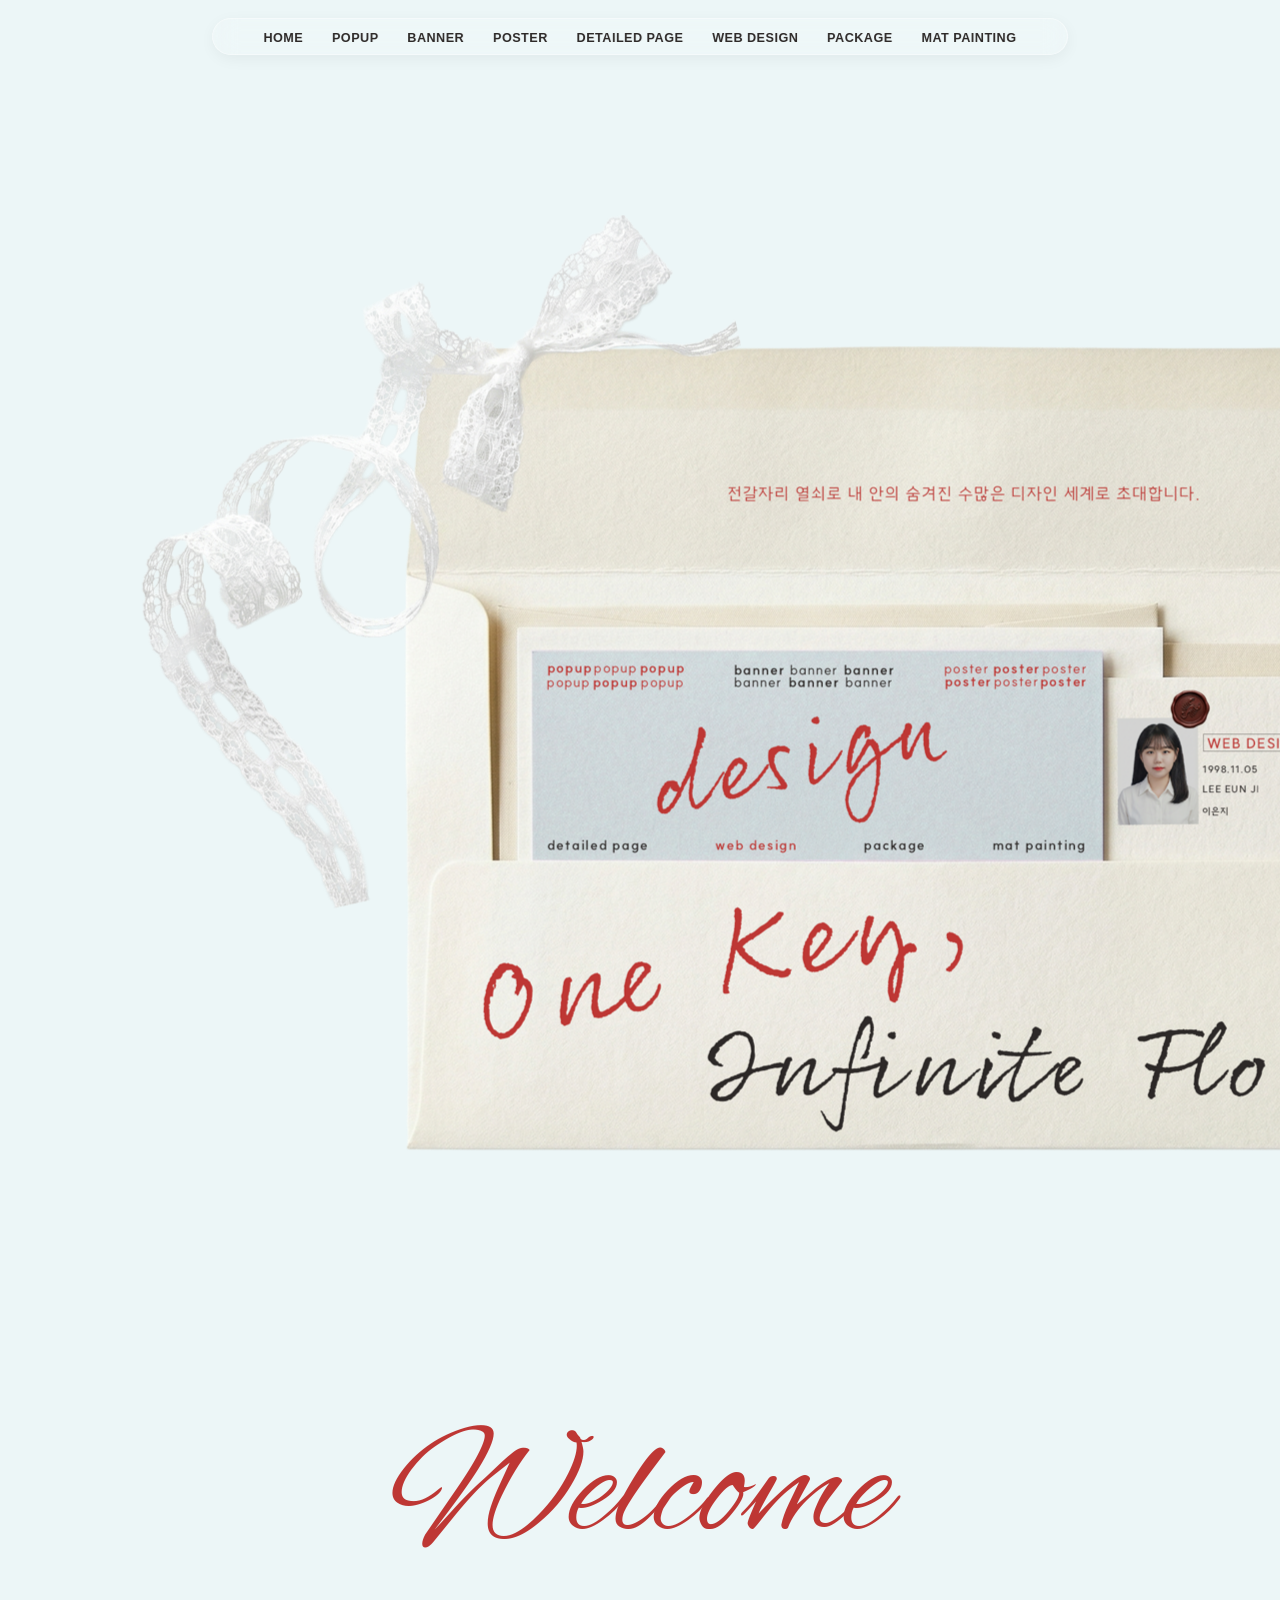
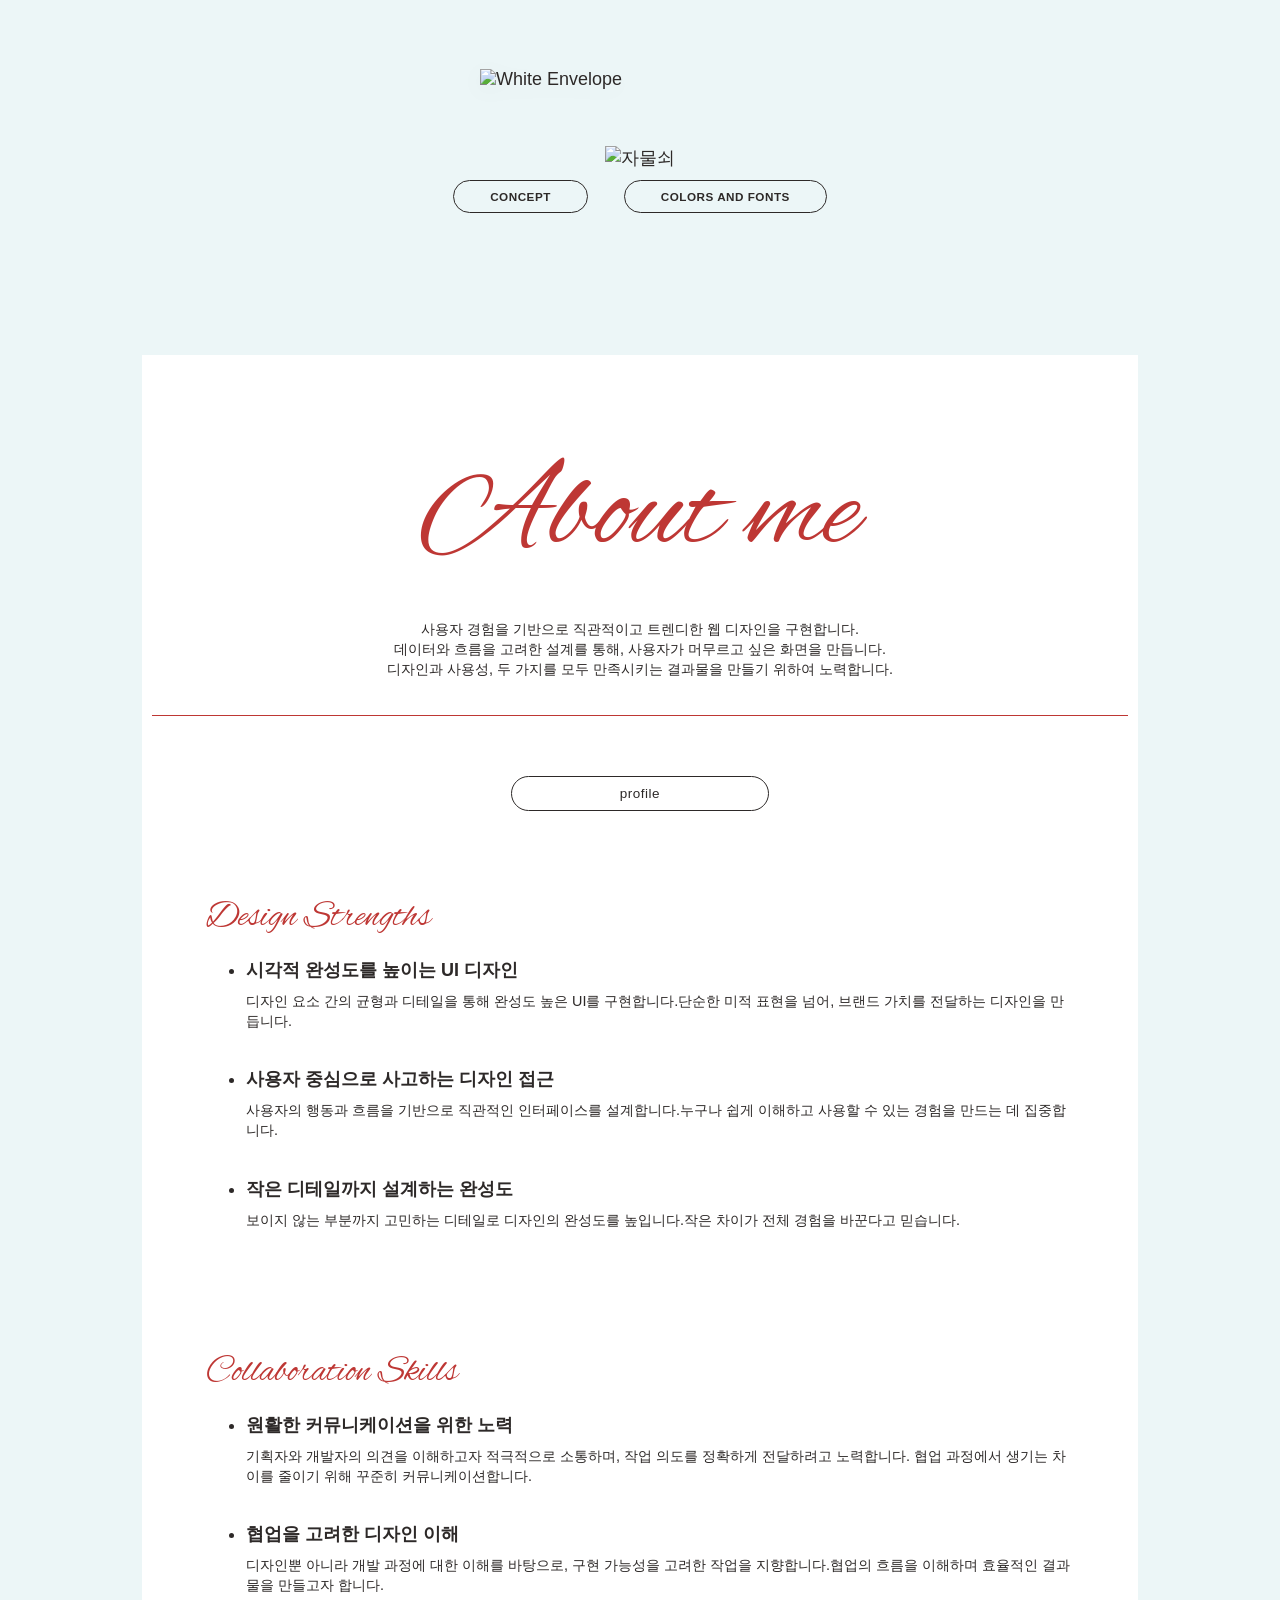
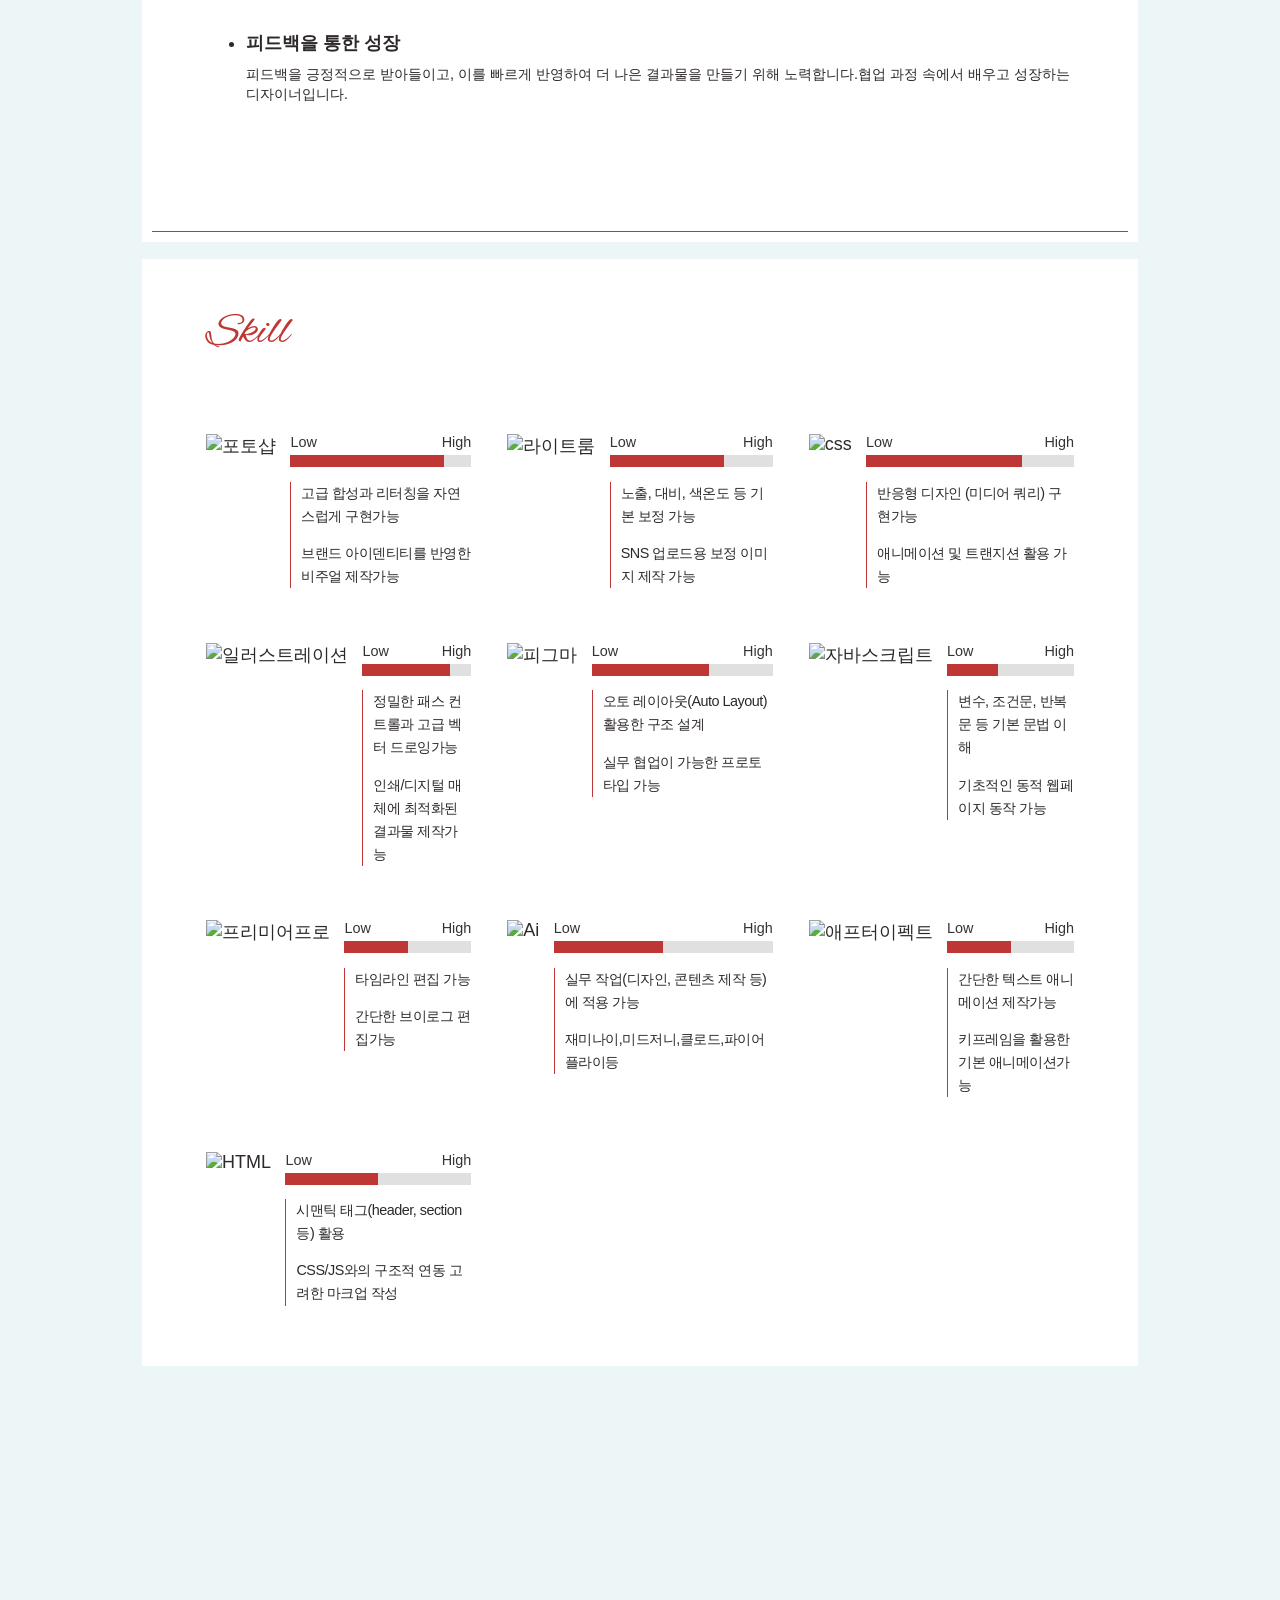
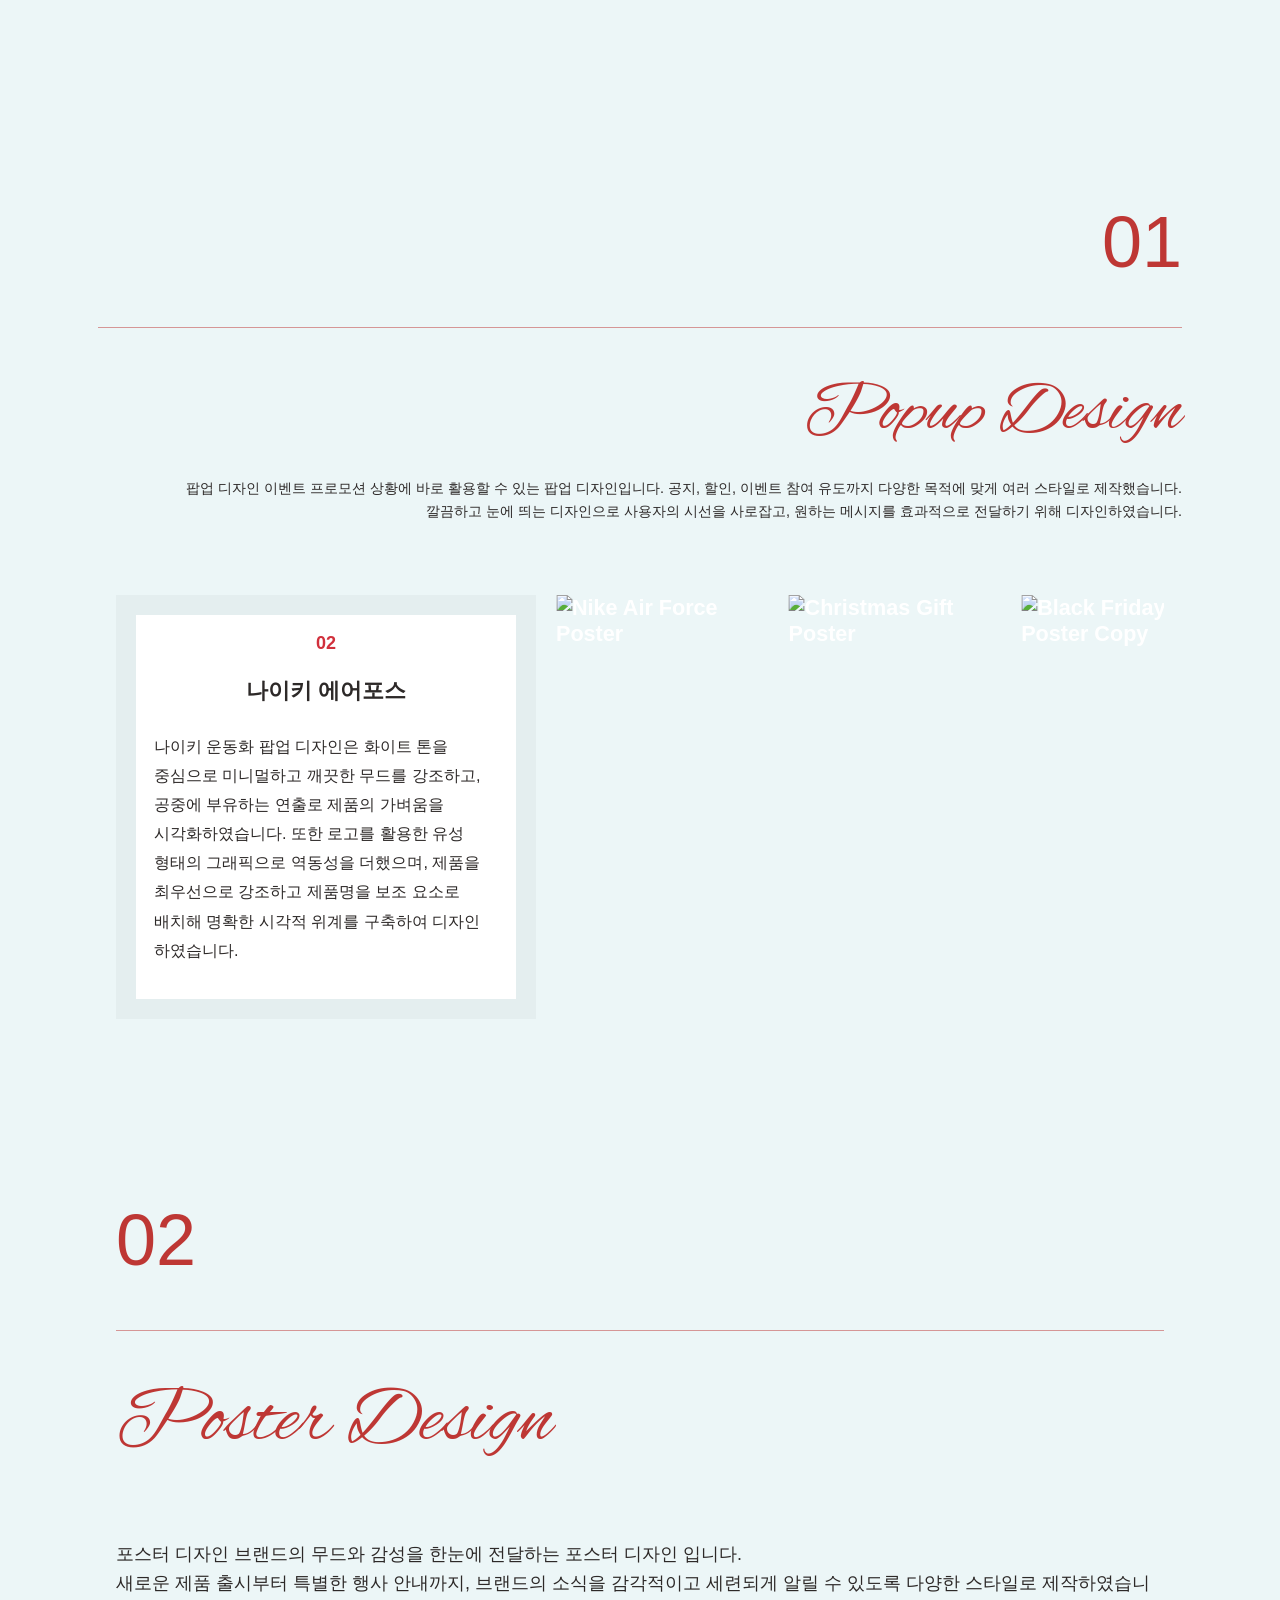
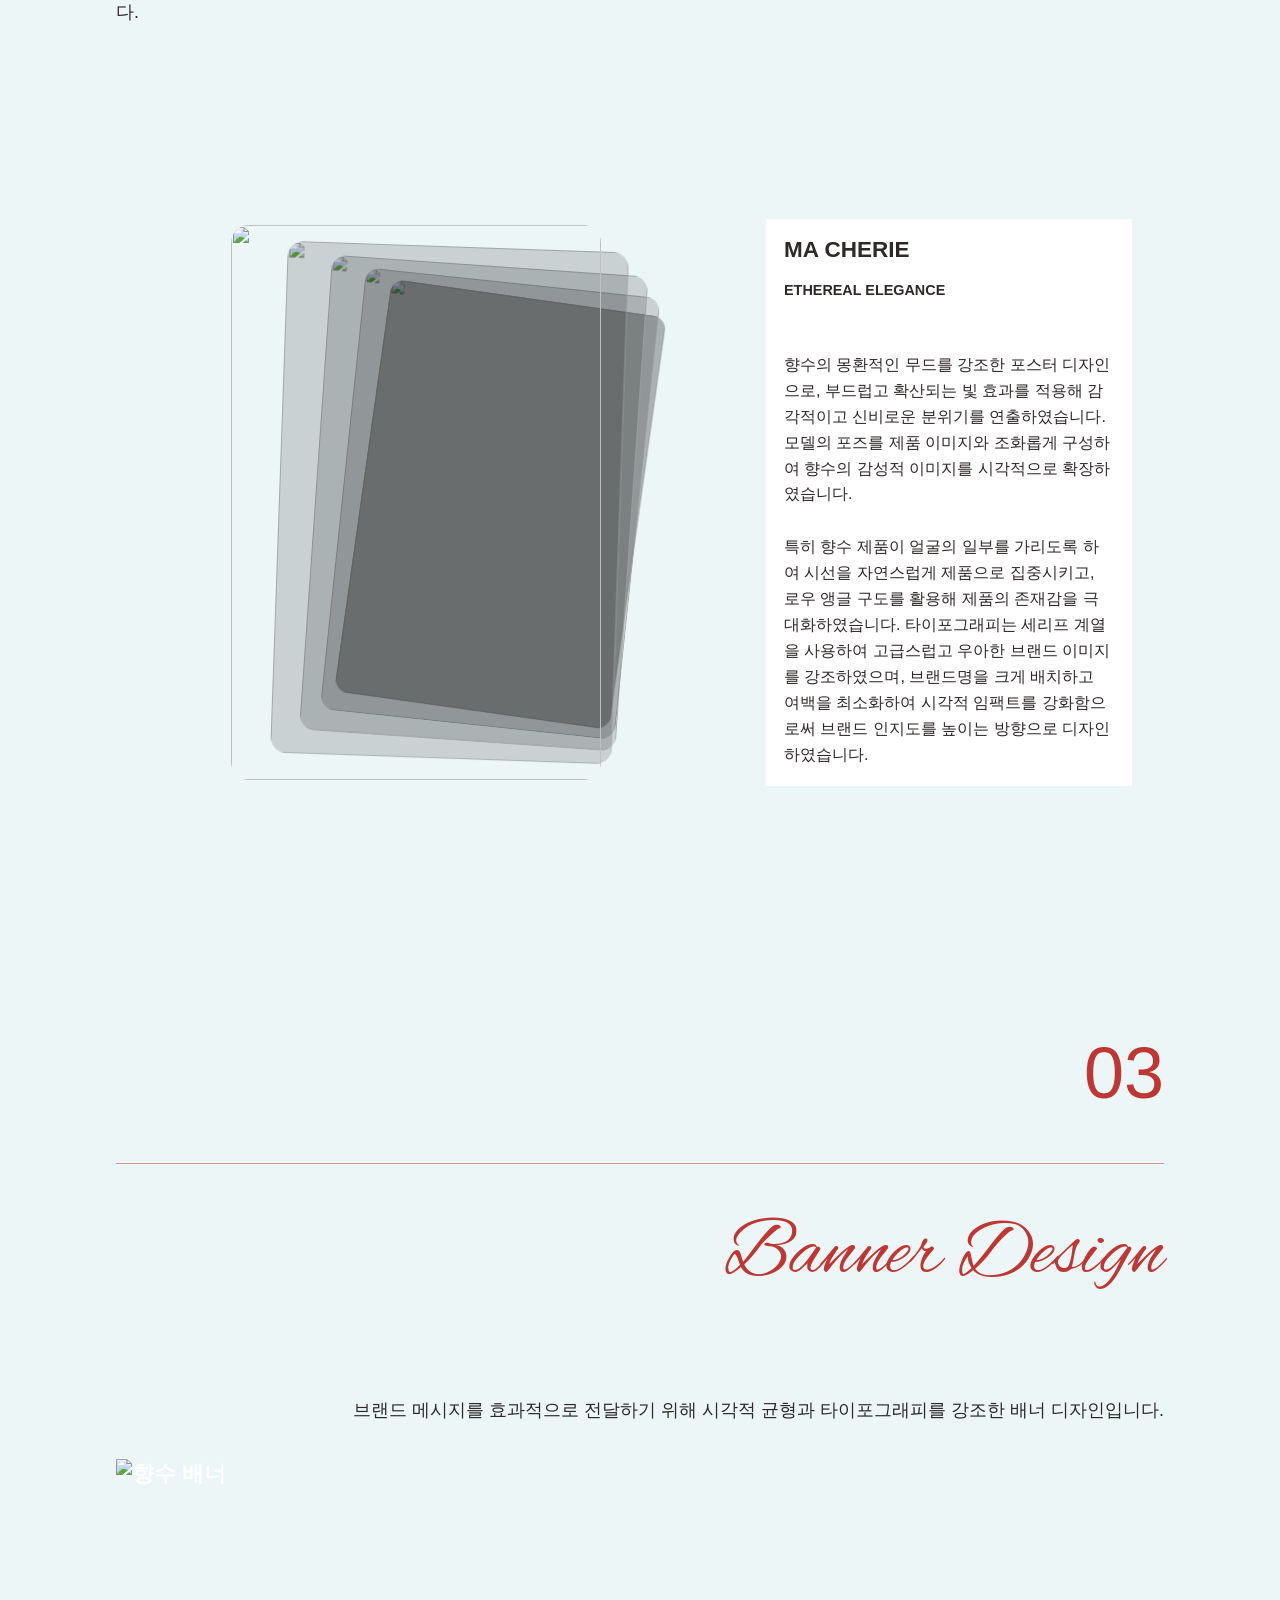
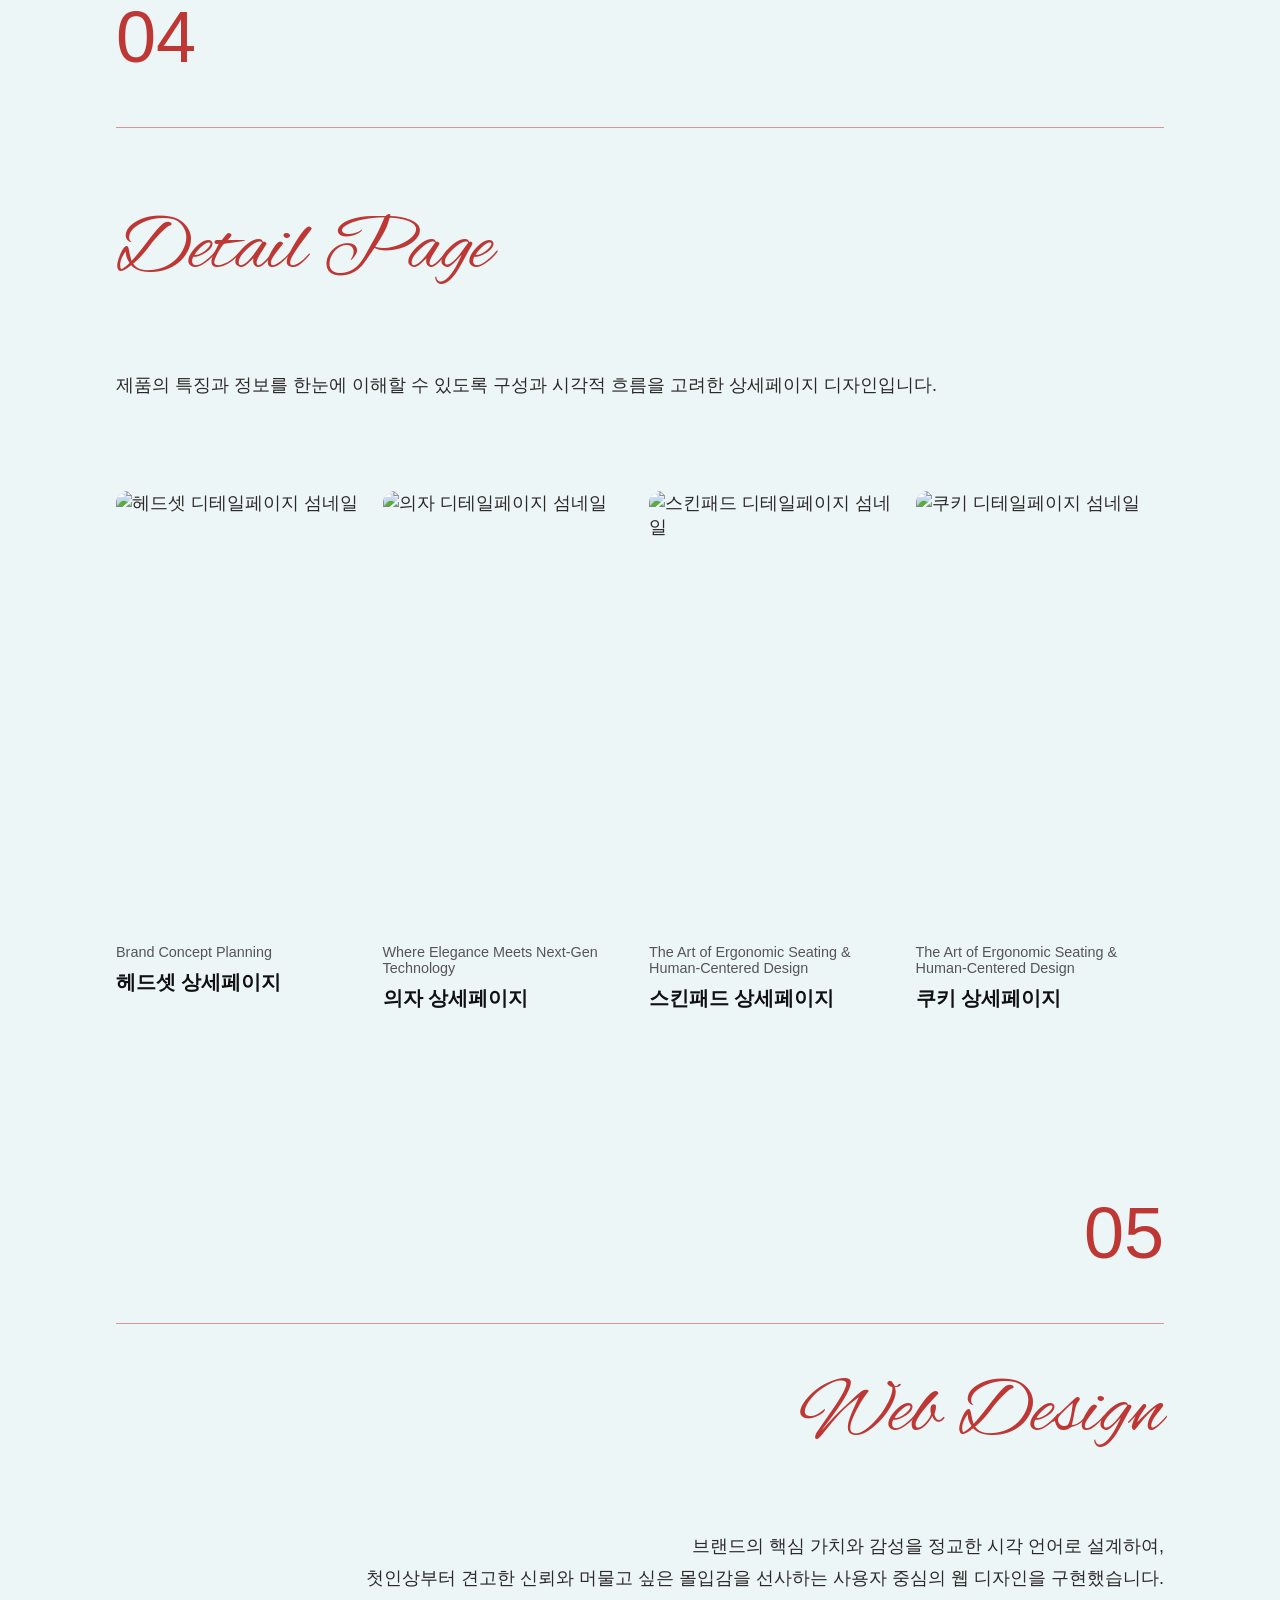
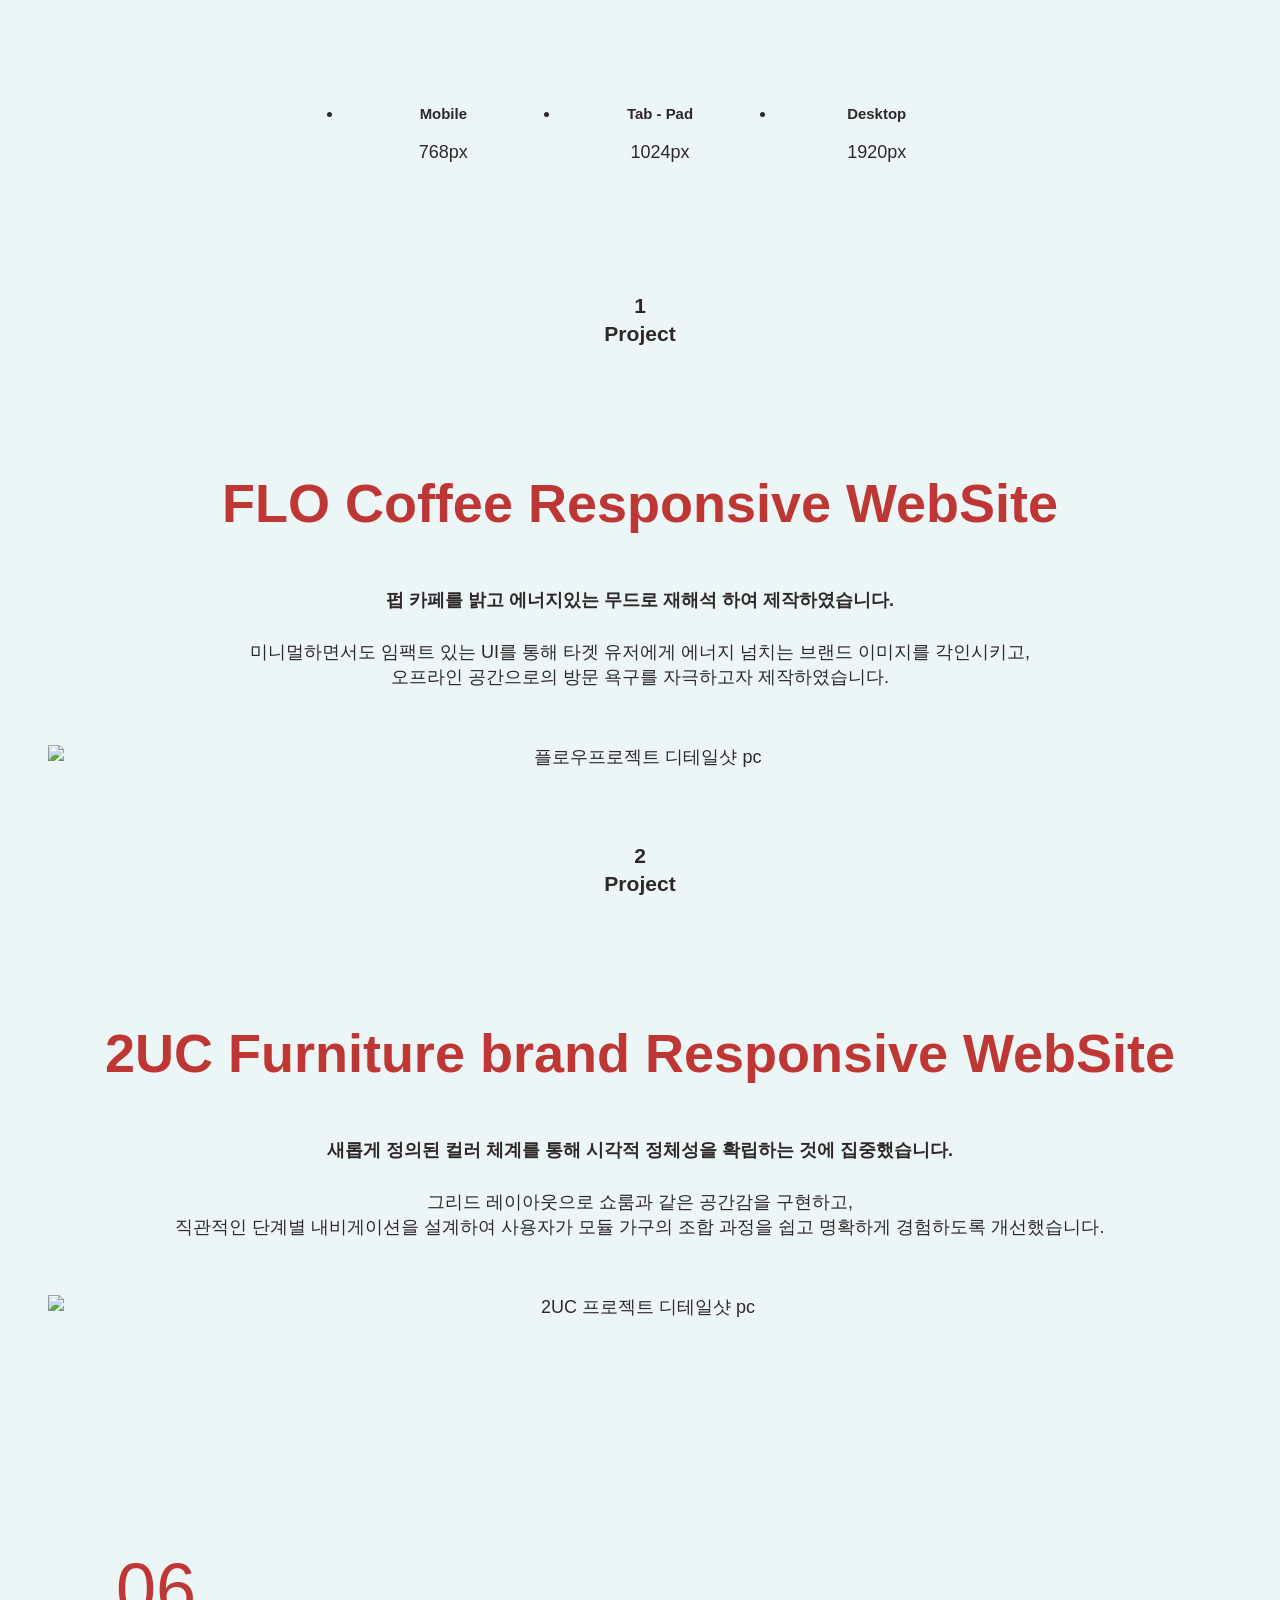
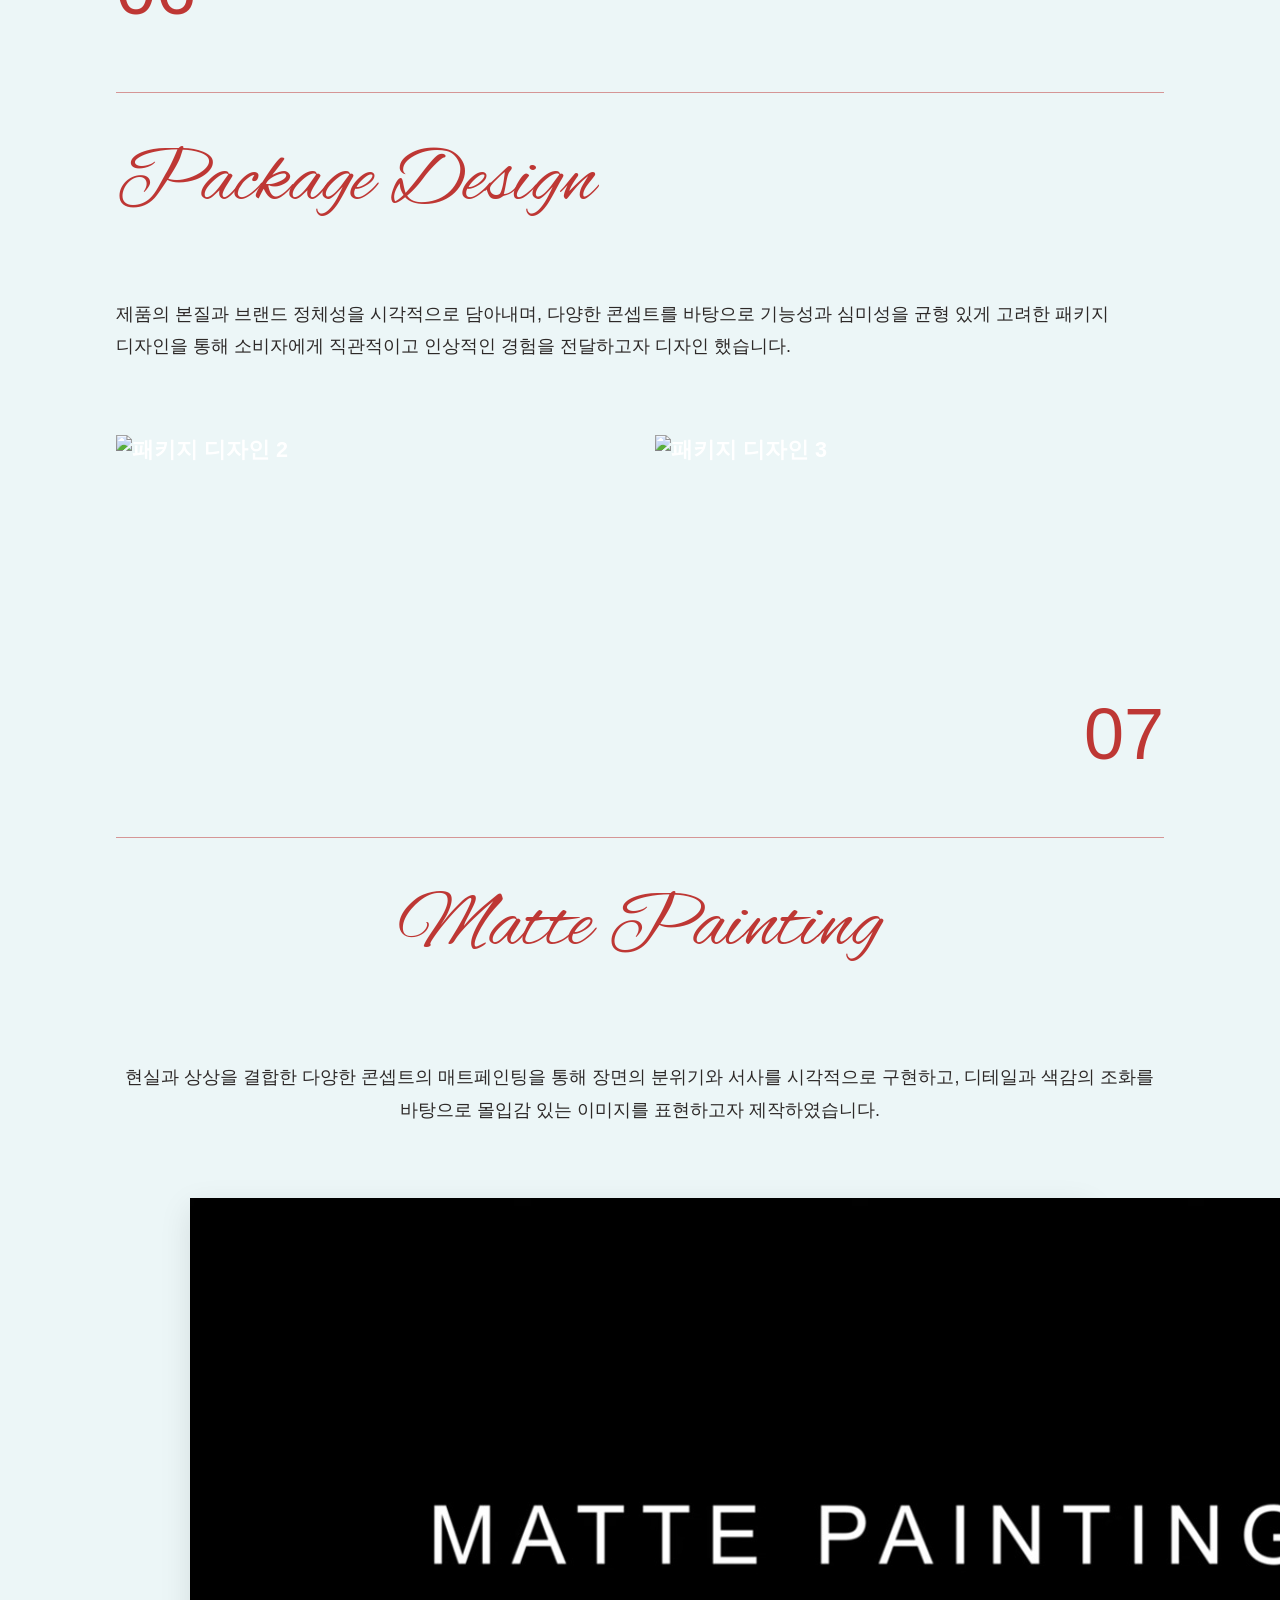
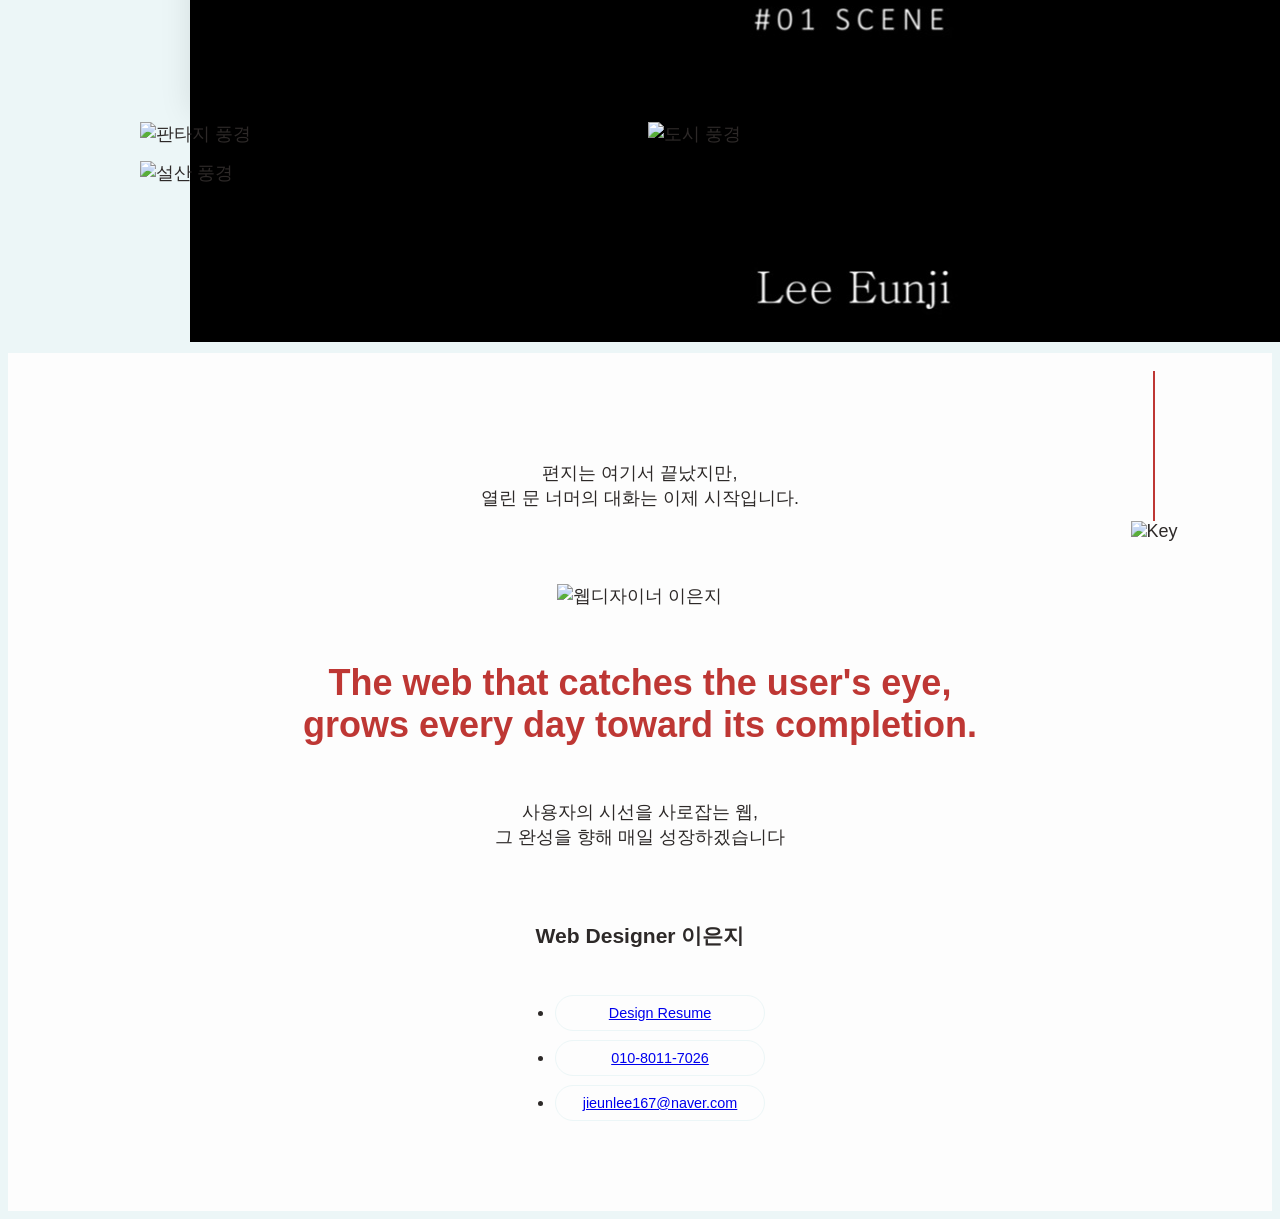
==== commit bfd1dc81: "용량 조절 완료" ====
--- a/index.html
+++ b/index.html
@@ -168,11 +168,11 @@
                         <div class="color-section">
                             <div class="color-item">
                                 <div class="color-circle circle-point">Point</div>
-                                <p class="color-desc">"시선을 자연스럽게 끌어 중요한 요소를 강조하며,전체적으로 단정한 분위기에 생동감을 더해주며 전갈자리의 색을 표현하는 컬러이기 때문에 선택하게되었습니다."</p>
+                                <p class="color-desc">"컬러 #BE3734는 시선을 자연스럽게 끌어 중요한 요소를 강조하며,전체적으로 단정한 분위기에 생동감을 더해주며 전갈자리의 색을 표현하는 컬러이기 때문에 선택하게되었습니다."</p>
                             </div>
                             <div class="color-item">
                                 <div class="color-circle circle-typo">Typography</div>
-                                <p class="color-desc">"강한 대비를 주지 않으면서도 가독성을 유지해 장시간 사용에도 부담이 없도록 고려하며 무드와 어울리는 컬러로 선택하였습니다."</p>
+                                <p class="color-desc">"컬러 #2D2928는 강한 대비를 주지 않으면서도 가독성을 유지해 장시간 사용에도 부담이 없도록 고려하며 무드와 어울리는 컬러로 선택하였습니다."</p>
                             </div>
                             <div class="color-item">
                                 <div class="color-circle circle-bg">Background</div>
@@ -487,7 +487,7 @@
                     <div class="swiper-slide" 
                          data-number="06"
                          data-title="크리스마스 이벤트 팝업"
-                         data-description="크리스마스 시즌을 위한 1:1 비율의 팝업 디자인으로, 일러스트 기반의 그래픽을 활용해 전체적으로 따뜻하고 귀여운 무드를 형성하였습니다. 페이퍼 아트 질감을 적용하여 레이어드된 입체감과 수공예적인 감성을 강조함으로써 크리스마스 특유의 아늑한 분위기를 효과적으로 전달하였습니다. 타이포그래피는 고딕과 세리프 스타일을 조합해 메인 타이포를 구성하고, 가독성과 개성을 보여주었으며 비주얼 요소와 타이포 간의 균형을 고려해 시각적 완성도를 높이고, 시즌 프로모션 분위기가 자연스럽게 전달되도록 설계하였다.">
+                         data-description="크리스마스 시즌을 위한 1:1 비율의 팝업 디자인으로, 일러스트 기반의 그래픽을 활용해 전체적으로 따뜻하고 귀여운 무드를 형성하였습니다. 페이퍼 아트 질감을 적용하여 레이어드된 입체감과 수공예적인 감성을 강조함으로써 크리스마스 특유의 아늑한 분위기를 효과적으로 전달하였습니다. 타이포그래피는 고딕과 세리프 스타일을 조합해 메인 타이포를 구성하고, 가독성과 개성을 보여주었으며 비주얼 요소와 타이포 간의 균형을 고려해 시각적 완성도를 높이고, 시즌 프로모션 분위기가 자연스럽게 전달되도록 설계하였습니다.">
                         <img src="./img/popup6.png" alt="Black Friday Poster Copy">
                     </div>
 
@@ -853,7 +853,7 @@
                 <div class="common-frame">
                     <h3 class="ani1"><span>1</span>Project</h3>
                     <h4 class="ani1">FLO Coffee Responsive WebSite</h4>
-                    <p class="fwb ani1">펍 카페를 발고 에너지있는 무드로 재해석 하여 제작하였습니다.</p>
+                    <p class="fwb ani1">펍 카페를 밝고 에너지있는 무드로 재해석 하여 제작하였습니다.</p>
                     <p class="ani1">미니멀하면서도 임팩트 있는 UI를 통해 타겟 유저에게 에너지 넘치는 브랜드 이미지를 각인시키고,<br>오프라인 공간으로의 방문 욕구를 자극하고자 제작하였습니다.</p>
                 </div>
                 <ul class="project-sticky">
@@ -993,10 +993,9 @@
             </p>
 
             <div class="video-wrapper">
-                <video controls class="portfolio-video">
-                    <source src="./video/mattePainting.mp4" type="video/mp4">
-                    브라우저가 동영상을 지원하지 않습니다.
-                </video>
+               <a href="https://www.youtube.com/watch?v=U6HwDAw-FX4" target="_blank">
+                    <img src="./img/mat.jpg" alt="영상 썸네일">
+               </a>
             </div>
 
         </div>
--- a/css/index.css
+++ b/css/index.css
@@ -96,13 +96,13 @@
         }
 
         header nav ul li a {
-            text-decoration: none;
-            color: #2D2928; 
-            font-size: 0.8rem;
-            font-weight: 500;
-            letter-spacing: 0.5px;
-            transition: color 0.3s;
-        }
+    text-decoration: none;
+    color: #2D2928;
+    font-size: 0.7rem;
+    font-weight: 700;
+    letter-spacing: 0.5px;
+    transition: color 0.3s;
+}
 
         header nav ul li a:hover {
             color: #BE3734; }
@@ -124,15 +124,7 @@
     box-sizing: border-box;
 }
 
-/* 햄버거 버튼 디자인 */
-.menu-toggle {
-    background: none;
-    border: none;
-    cursor: pointer;
-    display: flex;
-    flex-direction: column;
-    gap: 6px;
-}
+
 
 .bar {
     width: 25px;
@@ -145,7 +137,7 @@
 .mobile-nav {
     position: fixed;
     top: 0;
-    right: -100%; /* 화면 밖 */
+    right: -100%; 
     width: 100%;
     height: 100vh;
     background: #fff;
@@ -193,25 +185,7 @@
 .header-mobile{
     display: none;
 }
-@media (max-width: 970px) {
-    #main-header {
-        display: none; 
-    }
-    .header-mobile {
-        align-items: center;
-        display: flex;
-        justify-content: space-between;
-        padding: 2rem;
-    }
-@media (min-width: 970px) {
-    #main-header {
-        display: flex; 
-    }
-    .header-mobile {
-        display: none; 
-    }
-}
-}
+
 
 .mobile-nav li {
     list-style: none;
@@ -286,9 +260,11 @@
 .look-wrap{
     margin: 60rem auto 0;
 }
-
+p{
+    line-height: 140%;;
+}
 /* 어바웃 섹션------------------------------------------------------------------------------------------------------------------------------------------------------------------------------------------- */
-/* 모달 배경 스타일 (기본적으로 숨겨짐) */
+/* 모달 배경 스타일  */
 
 .about-text {
     width: auto;
@@ -304,12 +280,13 @@
     margin-bottom: 0.5rem;
 }
 
-.about-text h5{
+.about-text h5 {
     font-size: 1rem;
     color: #2D2928;
     font-weight: 500;
     padding-bottom: 2rem;
     border-bottom: 1px solid #BE3734;
+    line-height: 140%;
 }
 
 .about-text button{
@@ -485,12 +462,13 @@
             width: 75px; 
             height: auto; 
             transform: rotate(20deg); }
-        .button-container {
-            display: flex;
-            gap: 2rem;
-            align-items: center;
-            justify-content: center;
-}
+.button-container {
+    display: flex;
+    gap: 1rem;
+    align-items: center;
+    justify-content: center;
+}
+.button-container .btn{}
         /* 버튼 스타일 */
 .btn {
     appearance: none;
@@ -517,7 +495,7 @@
             border-color: #2D2928; 
             color: #ffffff; }
         #btnConcept{
-            width: 250px;
+            /* width: 250px; */
         }
         /* 모달 공통 스타일 */
         .modal-overlay {
@@ -1028,7 +1006,7 @@
     border-image: url(../img/lase-toll.png) 95 round;
     background: #ffffff;
     background-clip: padding-box;
-    /* box-sizing: border-box; */
+    
 }
 
     .glass-box:active {
@@ -1073,16 +1051,7 @@
  /* 배너 섹션[base64] */
 
 
-.banner-container {
-    
-}
-/* .bncontent-section {
-    display: flex;
-    align-items: center;
-    gap: 20rem;
-    margin-bottom: 10rem;
-    
-} */
+
 .banner-container .content-text-container{
     text-align: end;
 }
@@ -1394,7 +1363,7 @@
   transition: all 0.3s ease; 
 }
 
-/* 마우스를 올렸을 때(Hover)의 효과 */
+
 .web-custom-btn:hover {
   background-color: #BE3734; 
   color: #ffffff; 
@@ -1403,8 +1372,6 @@
 .web-design-container .text-box{
     text-align: end;
 }
-
-/* 킾------------------------------- */
 
 .project h2{
     font-size:5rem;
@@ -1453,7 +1420,6 @@
 }
 .project-content{
     background-color: #ECF6F7;
-    /* padding:6rem 0; */
     text-align: center;
     padding-bottom: 0;
 }
@@ -1470,8 +1436,9 @@
     margin-bottom: 3rem;
     color: #BE3734;
 }
-.project-content h4+p{
+.project-content h4+p {
     margin-bottom: 1.5rem;
+    font-weight: 700;
 }
 
 
@@ -1489,27 +1456,28 @@
     width: 180px;
     transform: translateX(calc(100% + 1rem));
     transition: all 0.7s ease 0s;
+    z-index: 333;
 }
 
 .project-content.on .project-sticky {
     transform: translateX(0);
 }
 
-.project-detail{
+.project-detail {
     margin-top: 3rem;
-}
-
-
-
-.project-sticky>li{
-    
+    margin-bottom: 3rem;
+}
+
+
+
+.project-sticky>li {
     min-width: 150px;
     border-radius: 50px;
     border: 1px solid #2D2928;
     background-color: #ECF6F7;
     color: #2D2928;
-    font-size: 0.8rem;
-    font-weight: bold;
+    font-size: 0.7rem;
+    font-weight: 700;
     cursor: pointer;
     transition: all 0.3s ease;
 }
@@ -1588,7 +1556,6 @@
     display: flex;
     justify-content: center;
     align-items: center;
-    /* border:1px solid #000; */
     border-radius: 50%;
     background-color: #fff;
     box-shadow: 0 0 10px rgba(0, 0, 0, 0.1);
@@ -1633,7 +1600,7 @@
     display: flex;
     flex-direction: column;
     gap:1rem;
-    /* padding:20vh 0; */
+    
 }
 
 /* 패키지 */
@@ -1662,8 +1629,7 @@
     position: relative;
     display: flex;
     align-items: center;
-    /* min-height: 350px; */
-    /* padding: 10rem 0rem 20rem 0; */
+
 }
 
 .text-box {
@@ -1754,7 +1720,7 @@
 }
 
 
-/* 콘텐츠 영역 (텍스트 & 영상) */
+/* 콘텐츠 영역 */
 .center-content {
     display: flex;
     flex-direction: column; 
@@ -1765,7 +1731,6 @@
 .cursive-title {
     font-size: 4.5rem;
     color: #BE3734;
-    /* margin-bottom: 1.5rem; */
     line-height: 1.2;
     margin-top: 2rem;
 }
@@ -1786,6 +1751,10 @@
     aspect-ratio: 16 / 9; 
     box-shadow: 0 10px 30px rgba(0,0,0,0.1); 
 }
+.video-wrapper iframe{
+    width:100%;
+    height:100%;
+}
 
 .portfolio-video {
     width: 100%;
@@ -1823,6 +1792,41 @@
 
 .item-full {
     grid-column: 1 / -1; 
+}
+
+
+
+.parallax-key-container {
+    position: absolute;
+    /* top: 2px;  */
+    right: 8%;
+    z-index: 10;
+    pointer-events: none; 
+    transition: transform 0.5s cubic-bezier(0.17, 0.67, 0.83, 0.67);
+ } 
+
+.hanging-ribbon {
+    width: 2px;
+    height: 150px;
+    background: #BE3734;
+    margin: 0 auto;
+}
+
+.falling-key {
+    width: 50px;
+    height: auto;
+    transform-origin: top center;
+    animation: sway 3s ease-in-out infinite;
+} 
+
+@keyframes sway {
+    0%, 100% { transform: rotate(-5deg); }
+    50% { transform: rotate(5deg); }
+}
+
+.contact .common-frame > :nth-child(2){
+    padding-top: 5rem;
+    width: auto;
 }
 
 
@@ -2117,7 +2121,6 @@
 }
 
 
-/*  반응형 웹 디자인  -------------------------------------------------------------------------------------------------------------------------- */
 @media (max-width:1080px){
     .frame-inner {
         width: 480px;
@@ -2167,6 +2170,51 @@
 }
 
 }
+@media (max-width: 970px) {
+    #main-header {
+        display: none; 
+    }
+    .header-mobile {
+        align-items: center;
+        display: flex;
+        justify-content: space-between;
+        padding: 2rem;
+    }
+    .project-sticky a {
+        display: block;
+        padding: 0.5rem 1.5rem;
+    }
+    .project-sticky>li {
+    min-width: initial;
+    border-radius: 50px;
+    border: 1px solid #2D2928;
+    background-color: #ECF6F7;
+    color: #2D2928;
+    font-size: 0.8rem;
+    font-weight: bold;
+    cursor: pointer;
+    transition: all 0.3s ease;
+}
+.project-sticky {
+    display: flex;
+    justify-content: center;
+    gap: 0.3rem;
+    position: fixed;
+    top: 4.4rem;
+    flex-direction: column;
+    font-weight: 500;
+    align-items: stretch;
+    right: 1rem;
+    width: auto;
+    transform: translateX(calc(100% + 1rem));
+    transition: all 0.7s ease 0s;
+    z-index: 333;
+}
+
+
+}
+
+
 
 @media (max-width:860px){
     .kp-popup-showcase__content {
@@ -2270,6 +2318,7 @@
 }
 .visual-equation {
     gap: 1rem;
+    display: none;
 }
 
 }
@@ -2279,6 +2328,13 @@
 @media (max-width: 768px) {
     .font-row {
     flex-direction: column;
+}
+.color-item {
+    display: flex;
+    flex-direction: column;
+    align-items: center;
+    text-align: center;
+    width: auto;
 }
     .kp-popup-showcase__header {
     padding: 0 1rem 3rem;
@@ -2485,7 +2541,7 @@
 }
 }
 
-@media (max-width:340px){
+@media (max-width:402px){
     .font-desc {
         width: 250px;
         text-align: center;
@@ -2585,9 +2641,9 @@
 }
 
 .common-frame .ani1 {
-    font-size: 0.7rem;
-    width: 200px;
-    margin: 0 auto;
+    font-size: 0.9rem;
+    width: auto;
+    margin: 0.5rem 1rem;
 }
 
 .project-content .common-frame h4{
@@ -2622,37 +2678,3 @@
 
 
 
-/* 예시----------- */
-
-.parallax-key-container {
-    position: absolute;
-    /* top: 2px;  */
-    right: 8%;
-    z-index: 10;
-    pointer-events: none; 
-    transition: transform 0.5s cubic-bezier(0.17, 0.67, 0.83, 0.67);
- } 
-
-.hanging-ribbon {
-    width: 2px;
-    height: 150px;
-    background: #BE3734;
-    margin: 0 auto;
-}
-
-.falling-key {
-    width: 50px;
-    height: auto;
-    transform-origin: top center;
-    animation: sway 3s ease-in-out infinite;
-} 
-
-@keyframes sway {
-    0%, 100% { transform: rotate(-5deg); }
-    50% { transform: rotate(5deg); }
-}
-
-.contact .common-frame > :nth-child(2){
-    padding-top: 5rem;
-    width: auto;
-}
